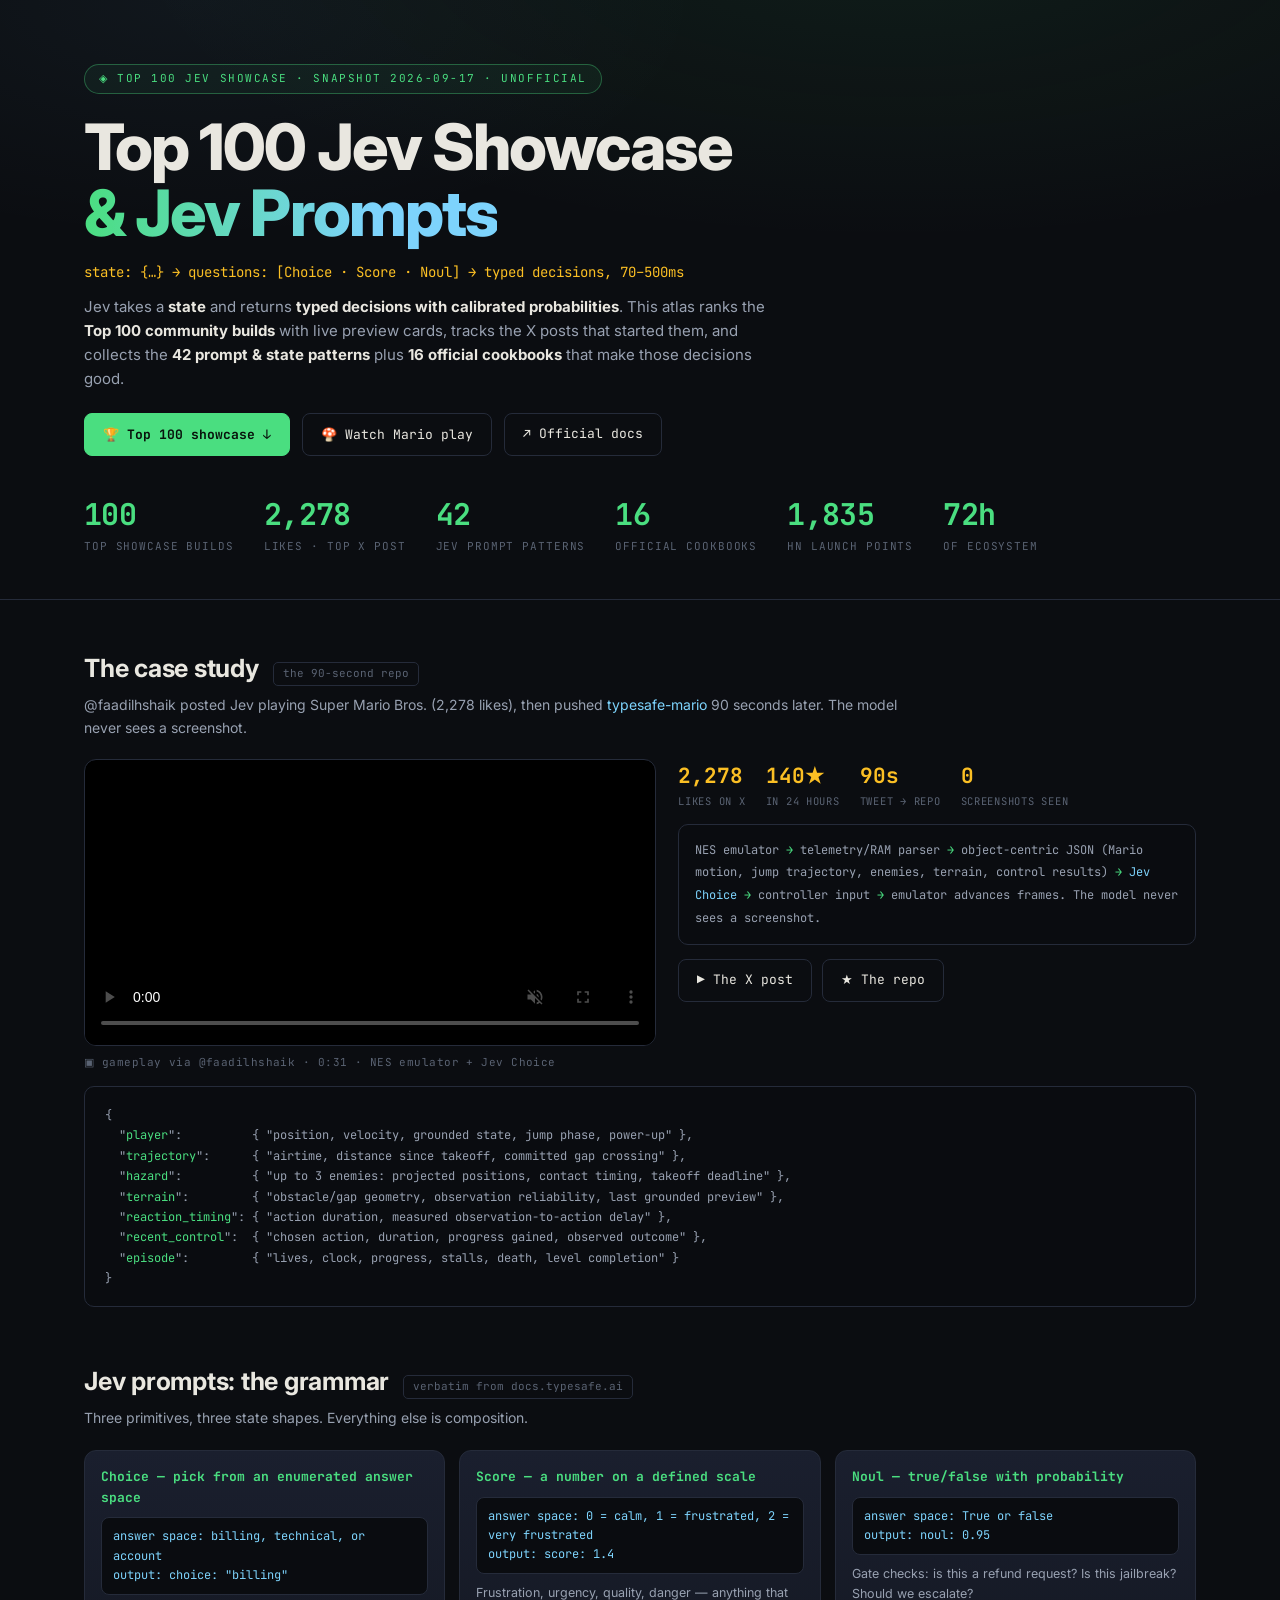
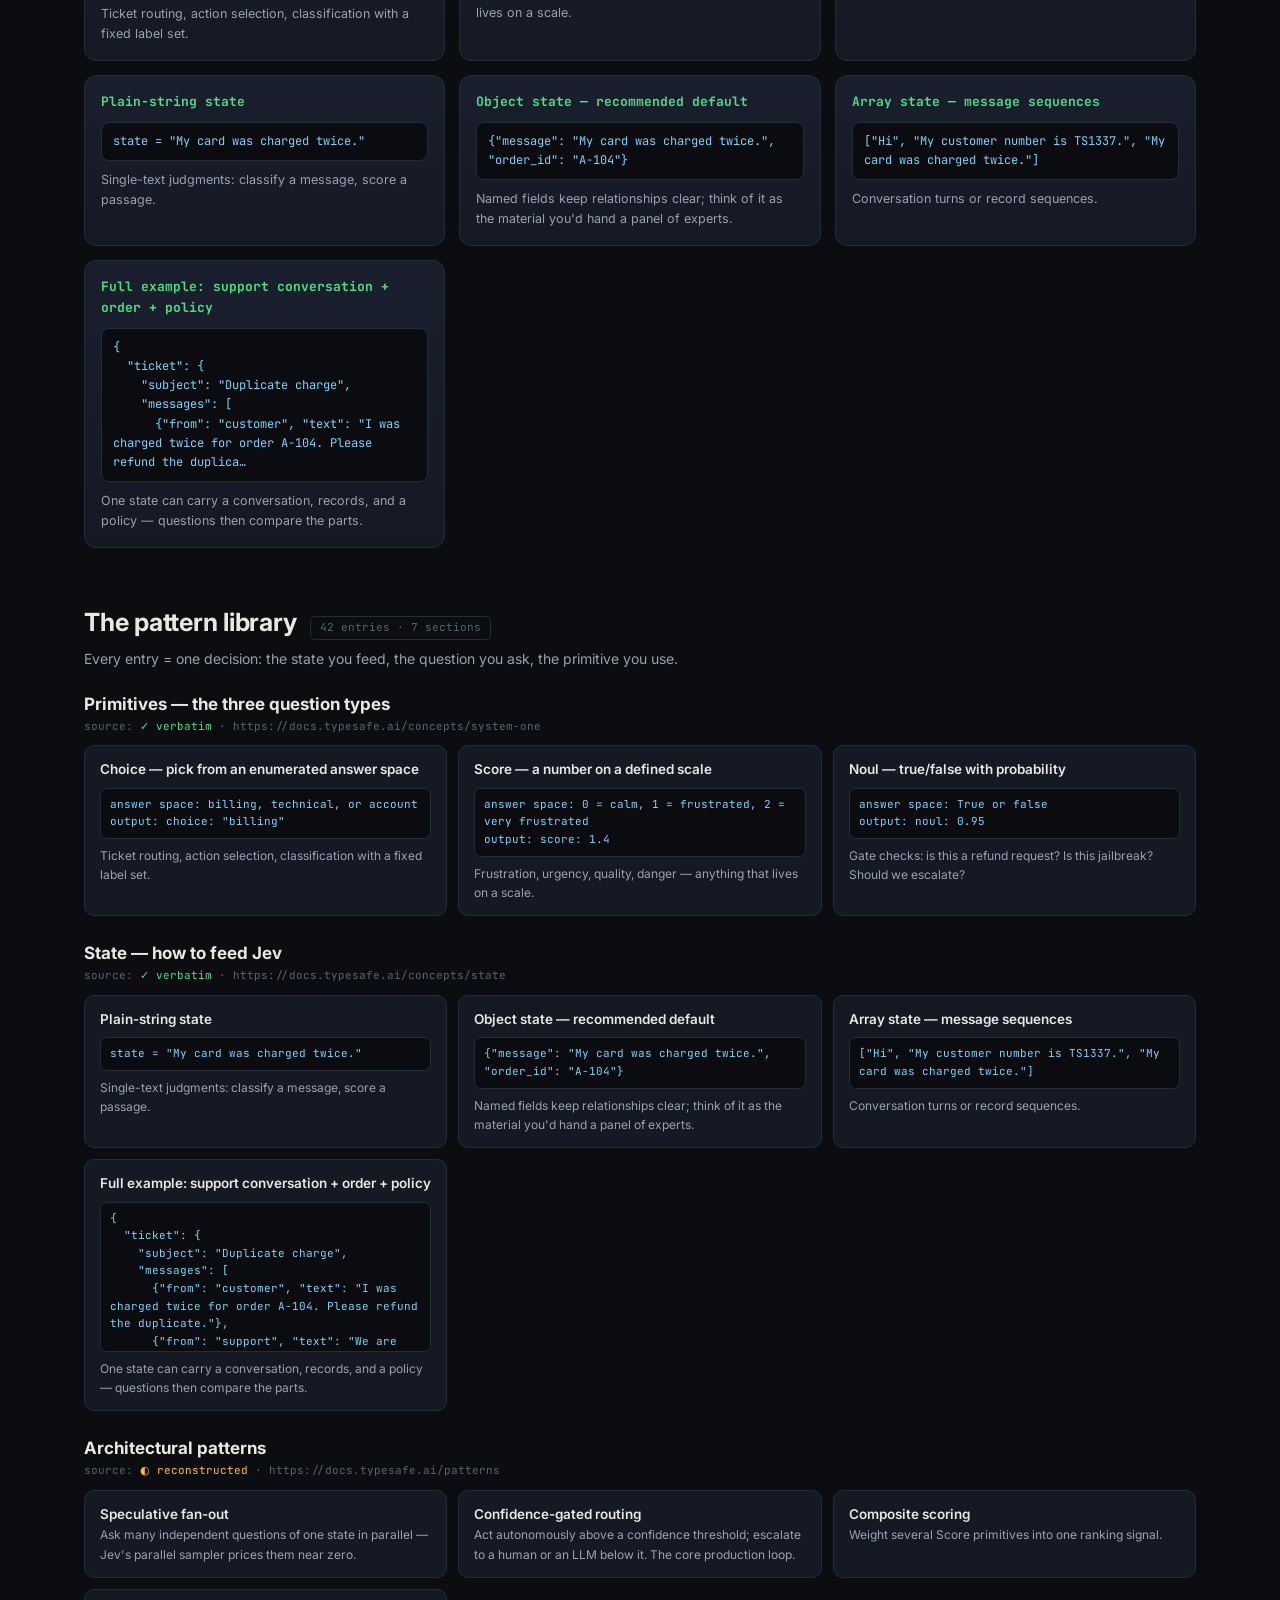
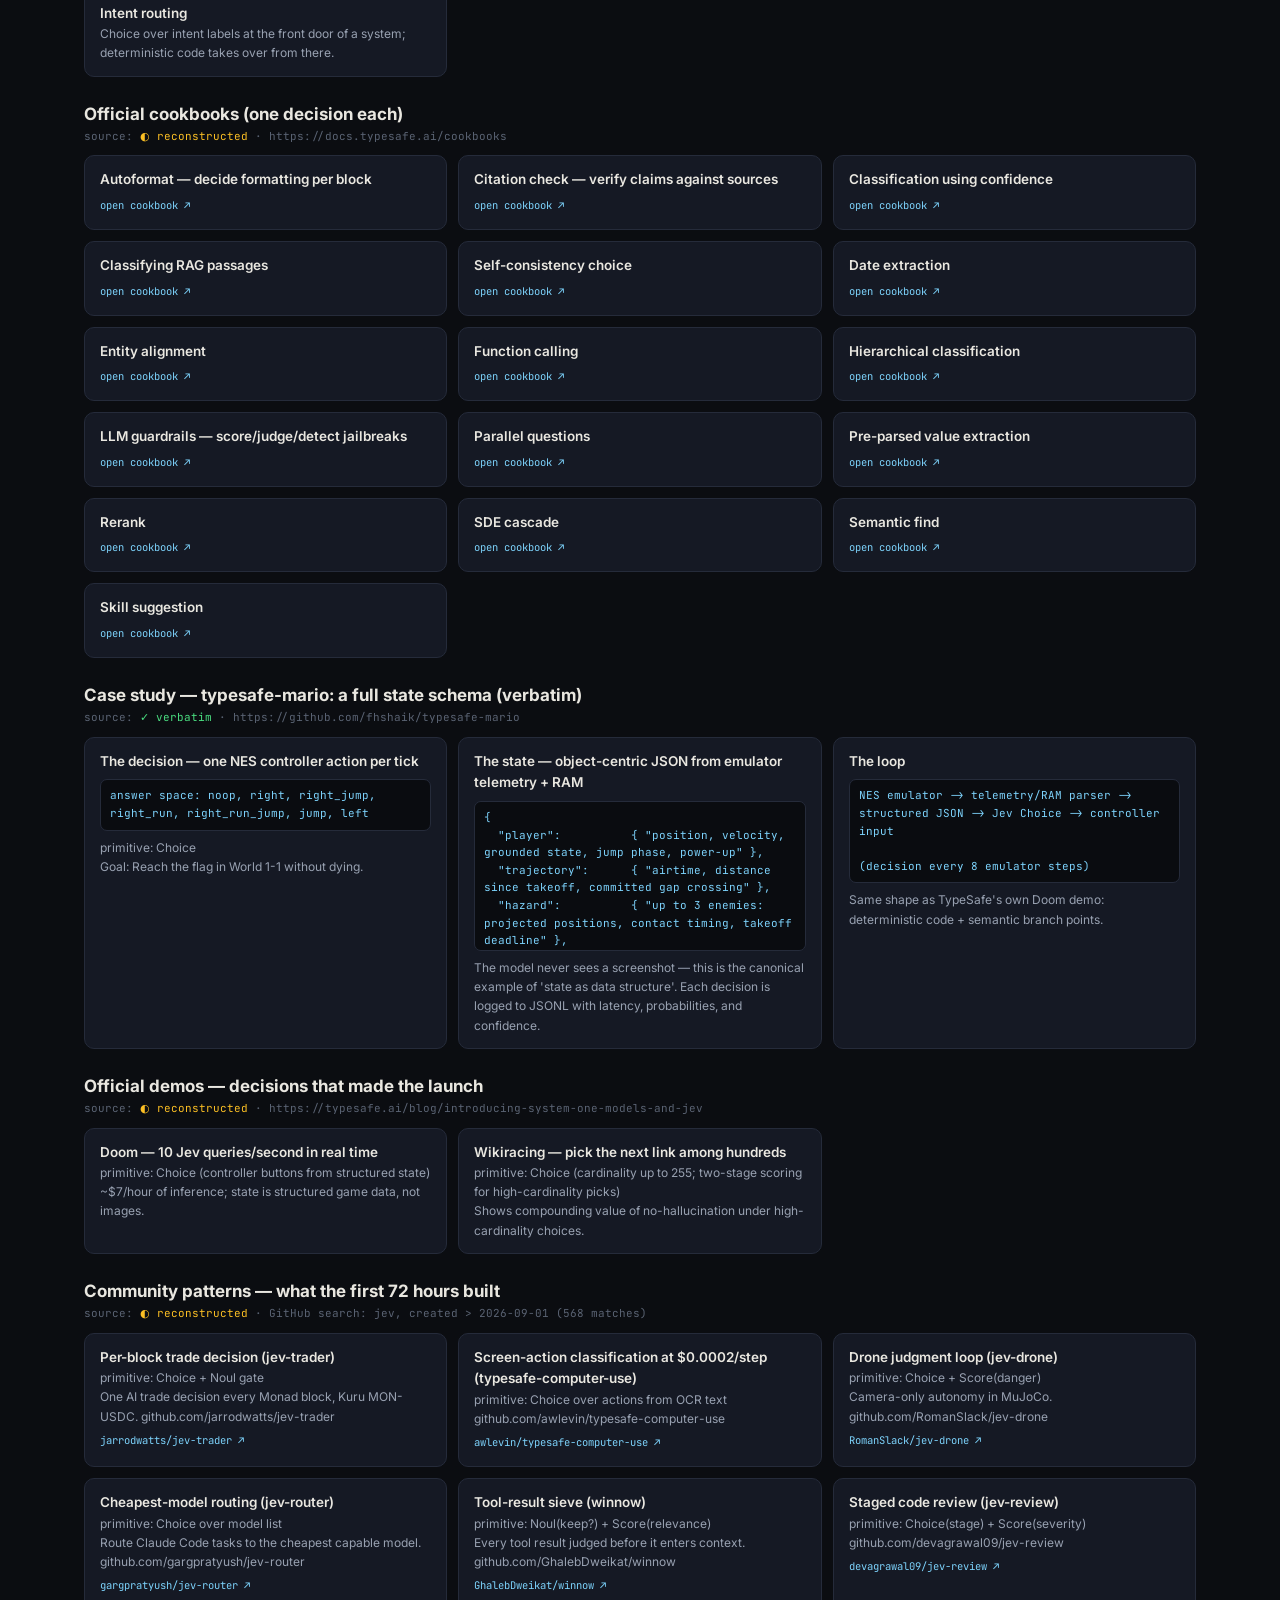
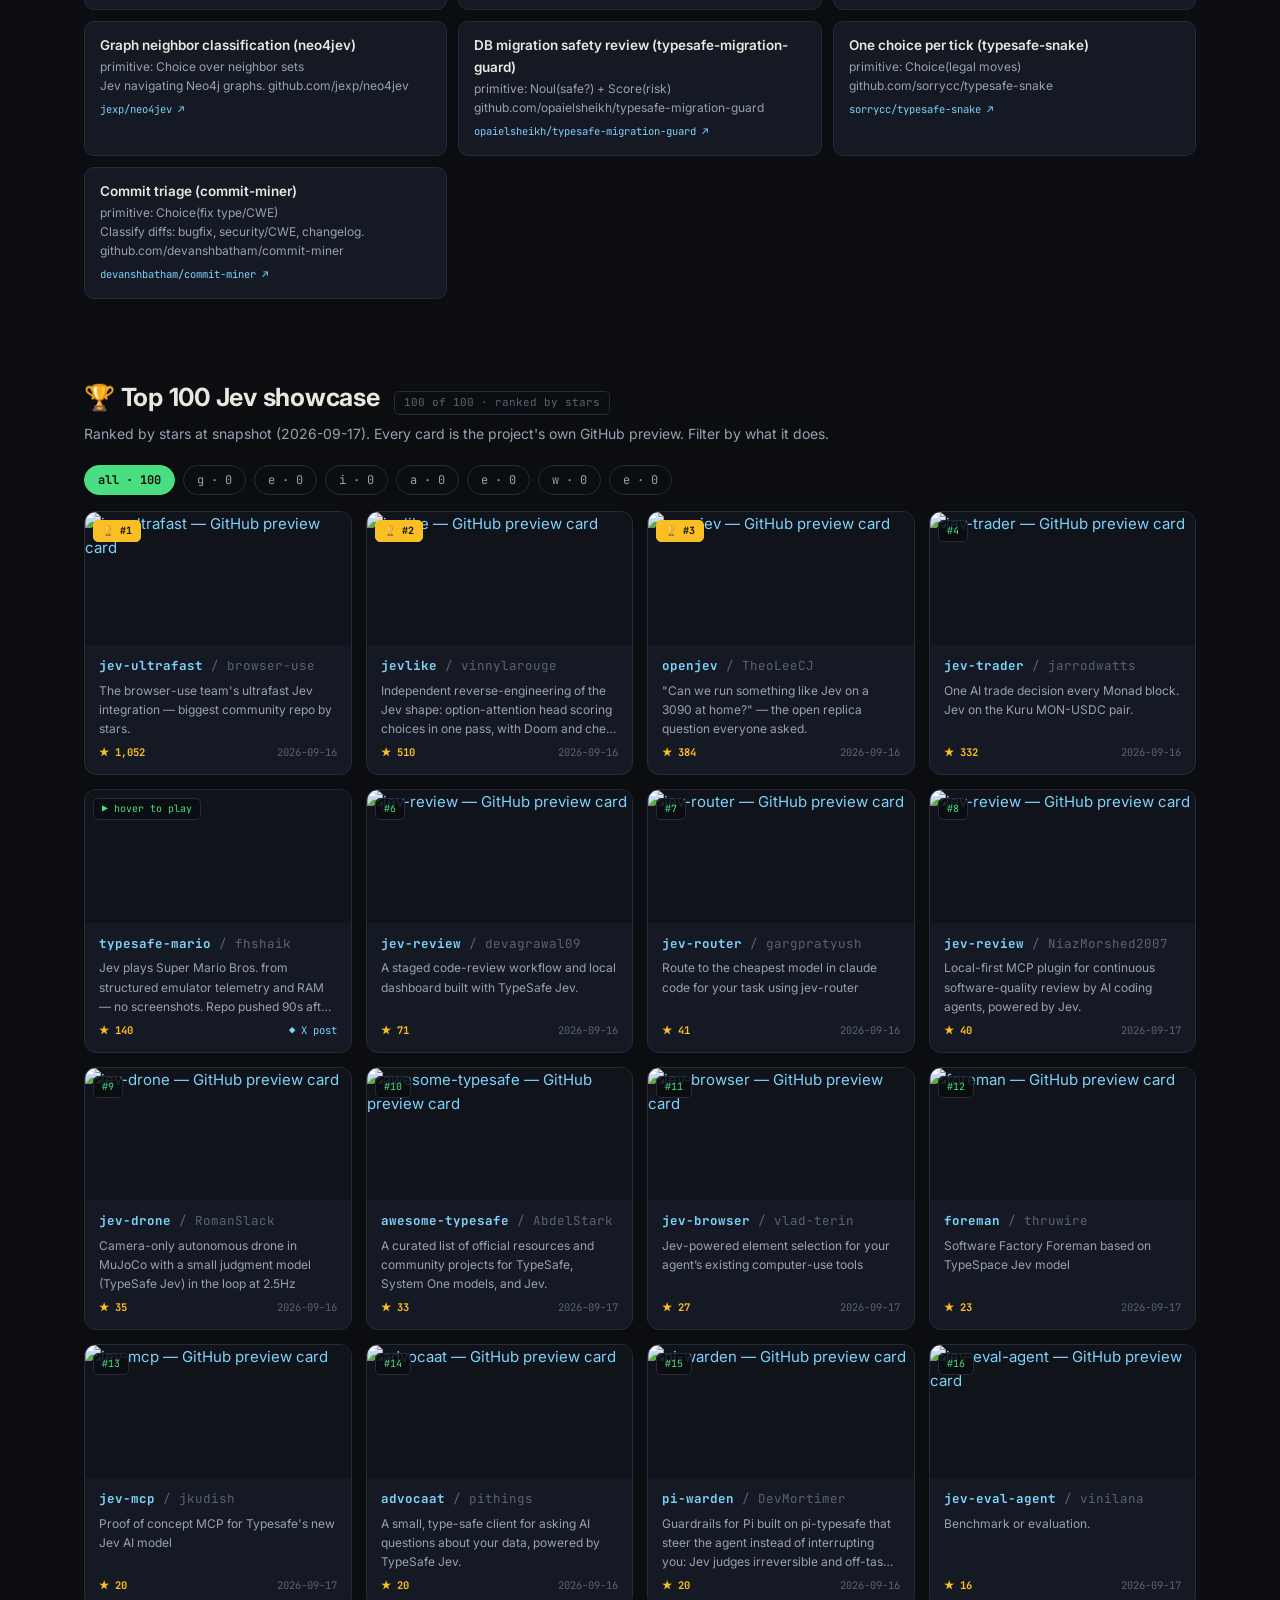
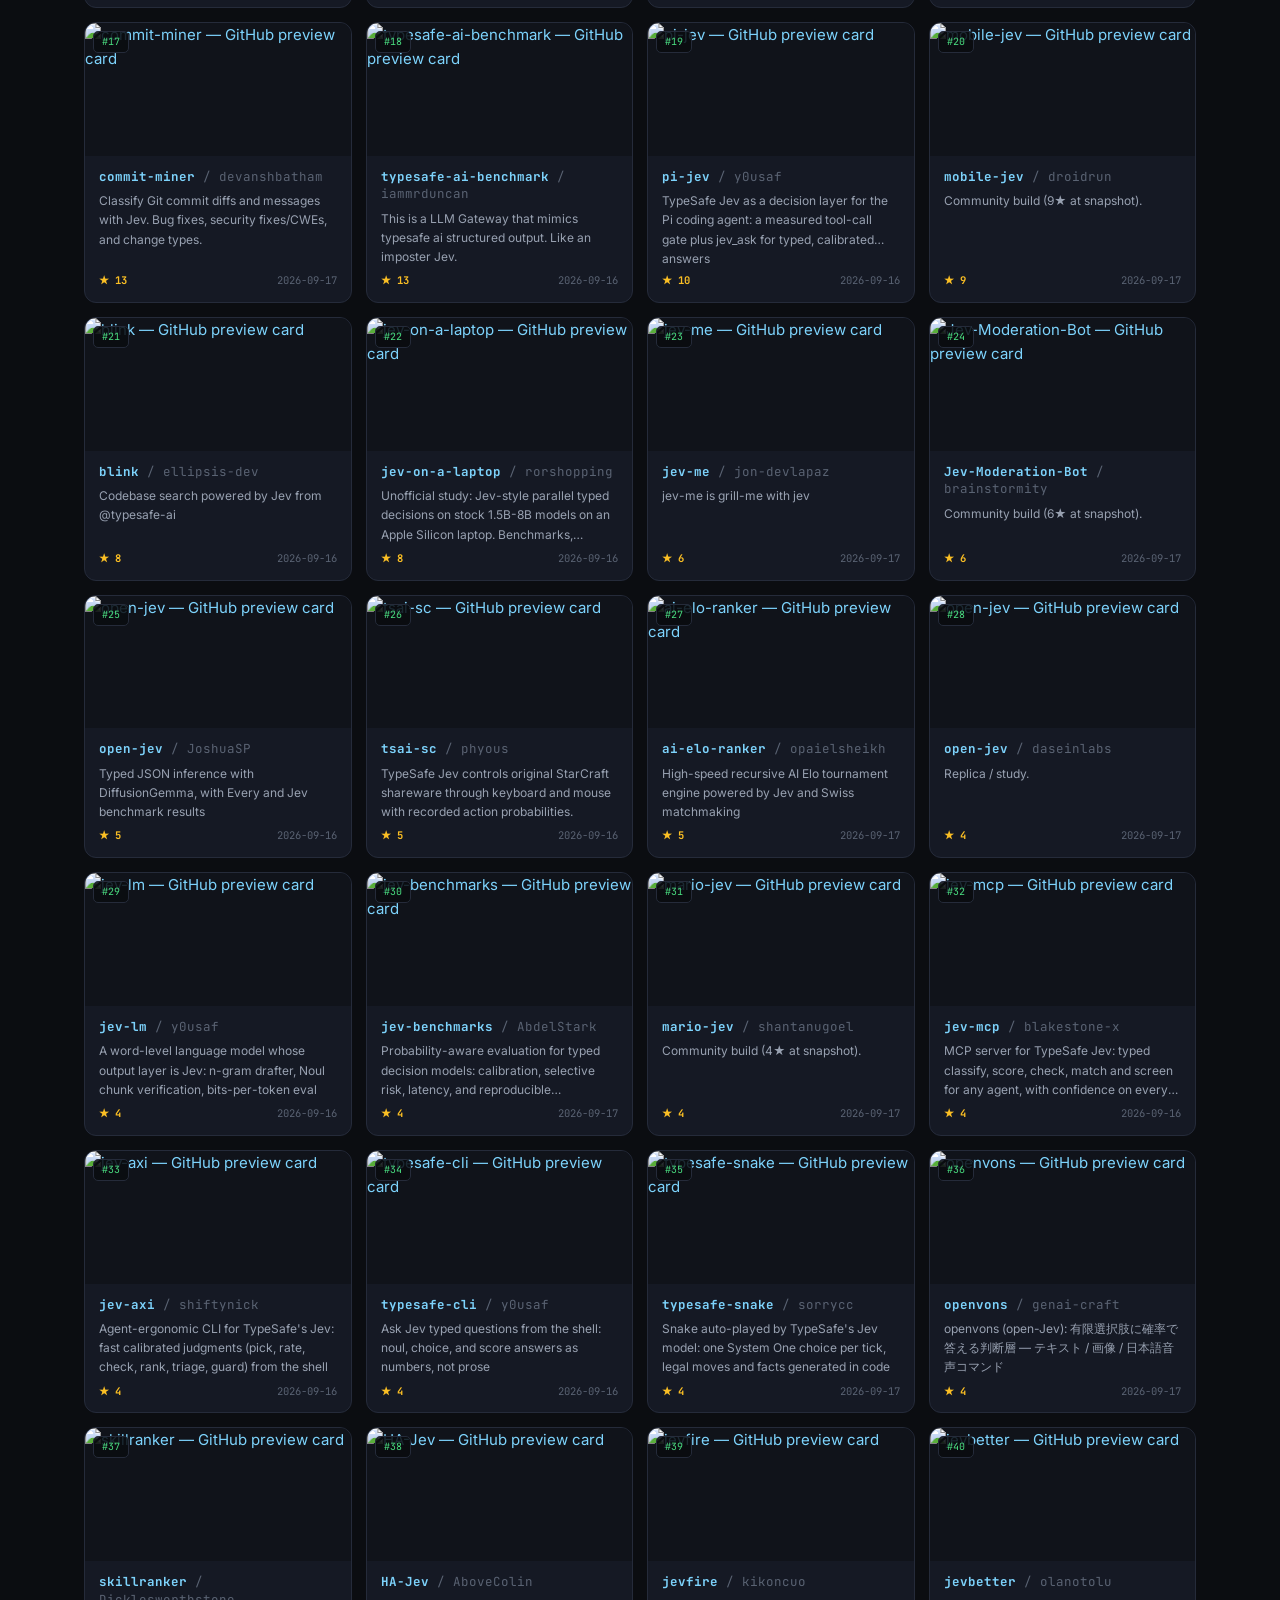
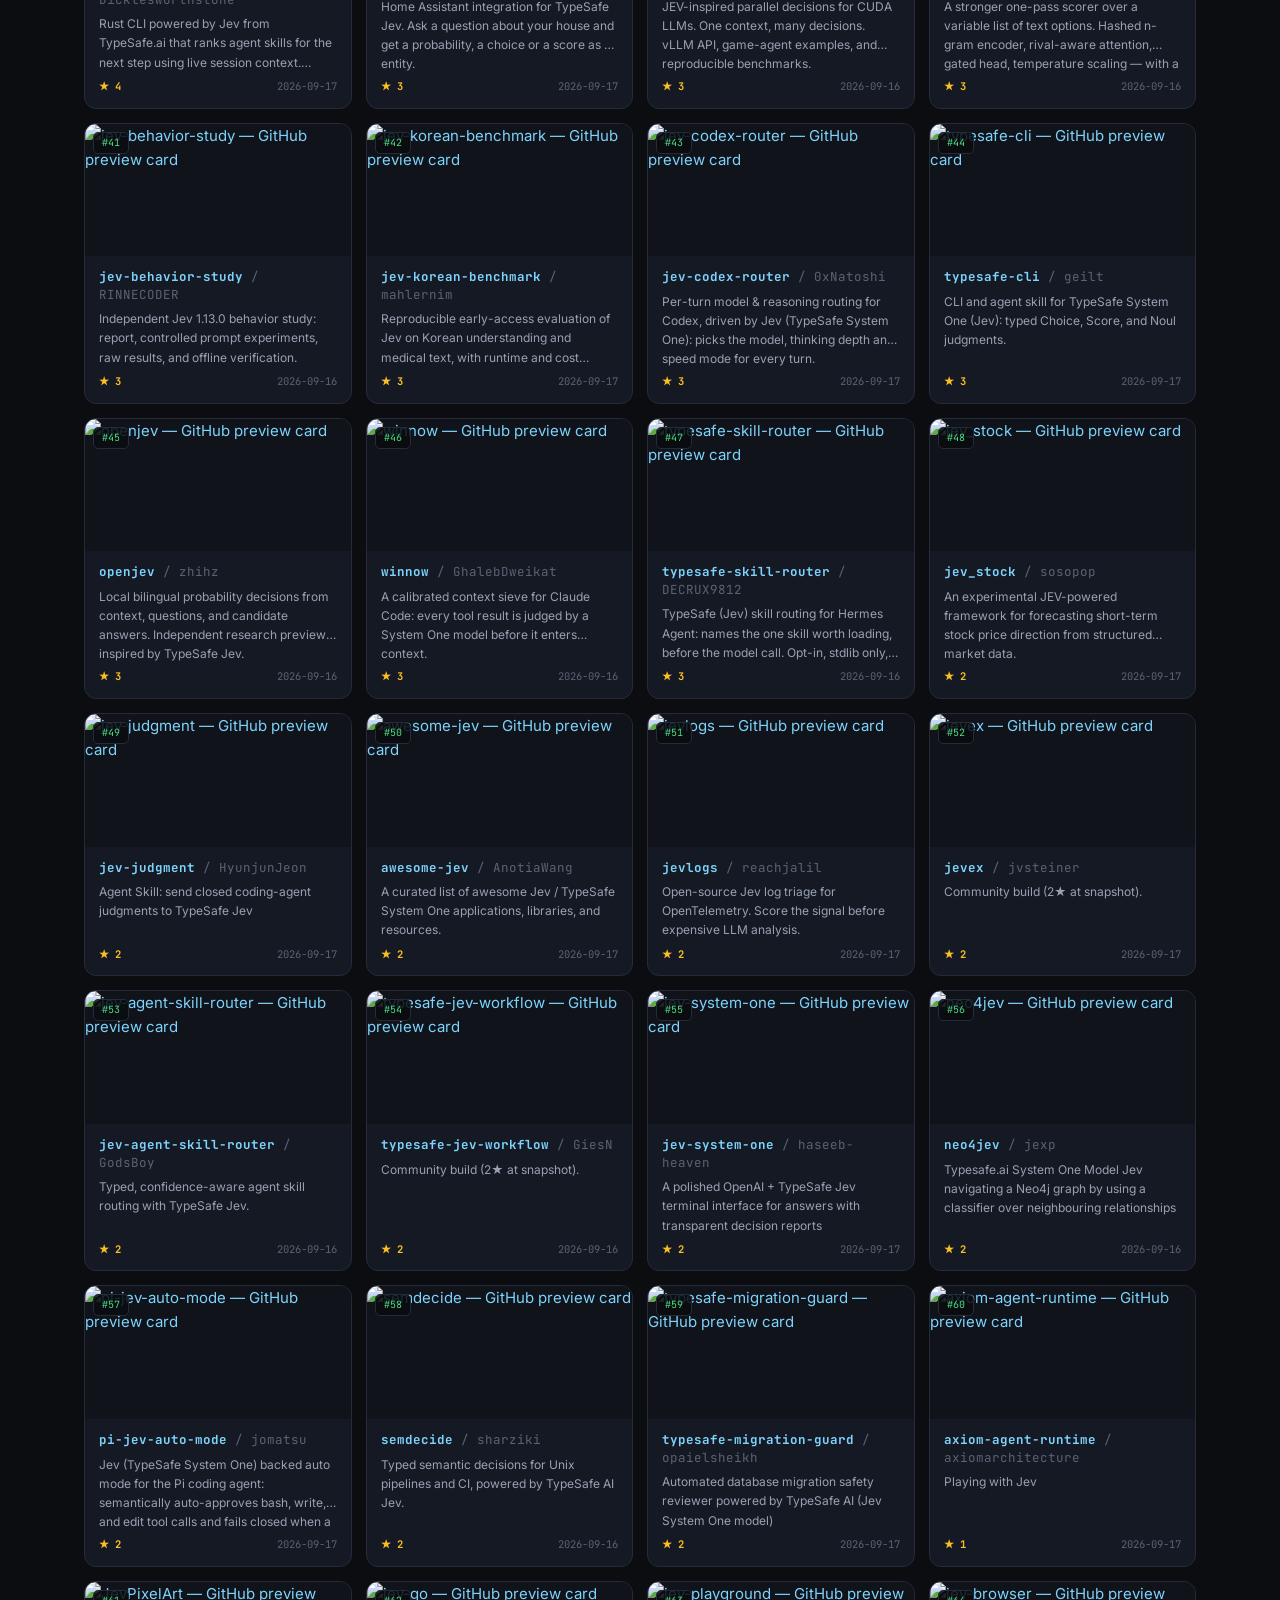
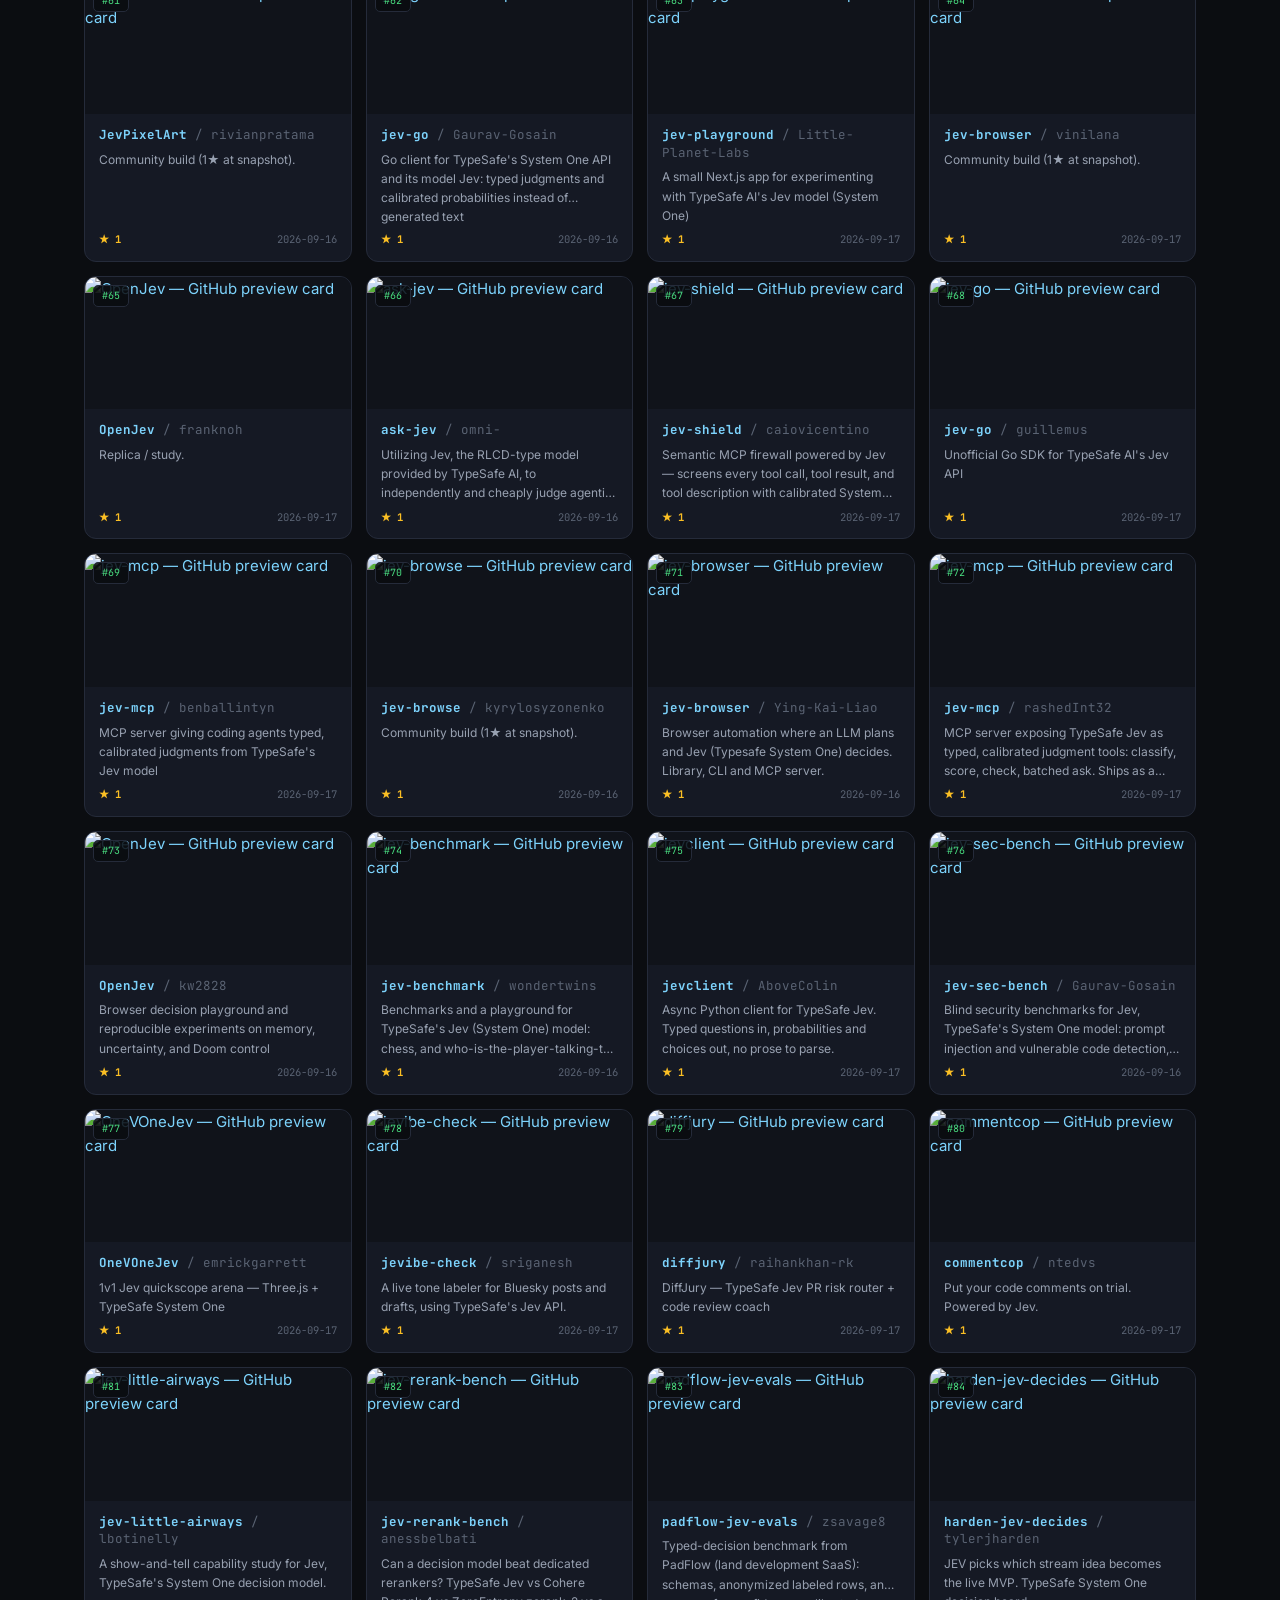
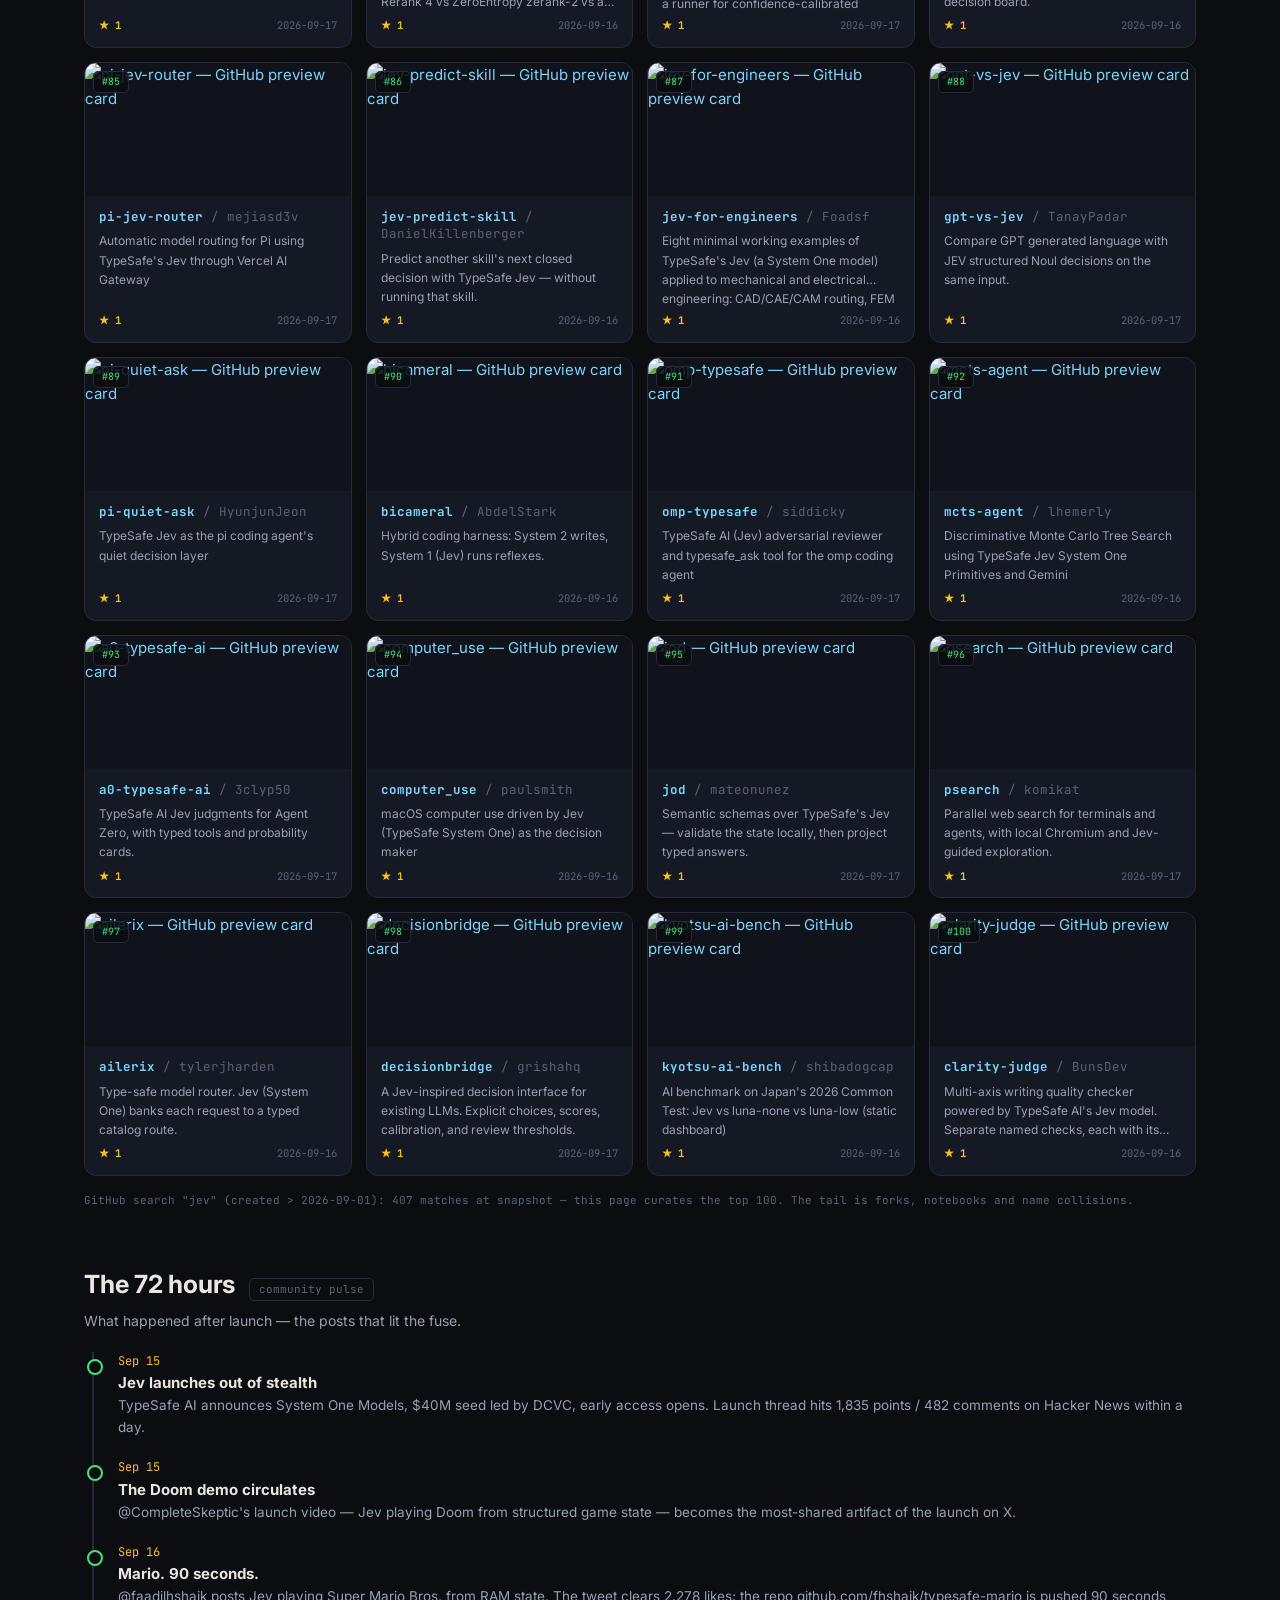
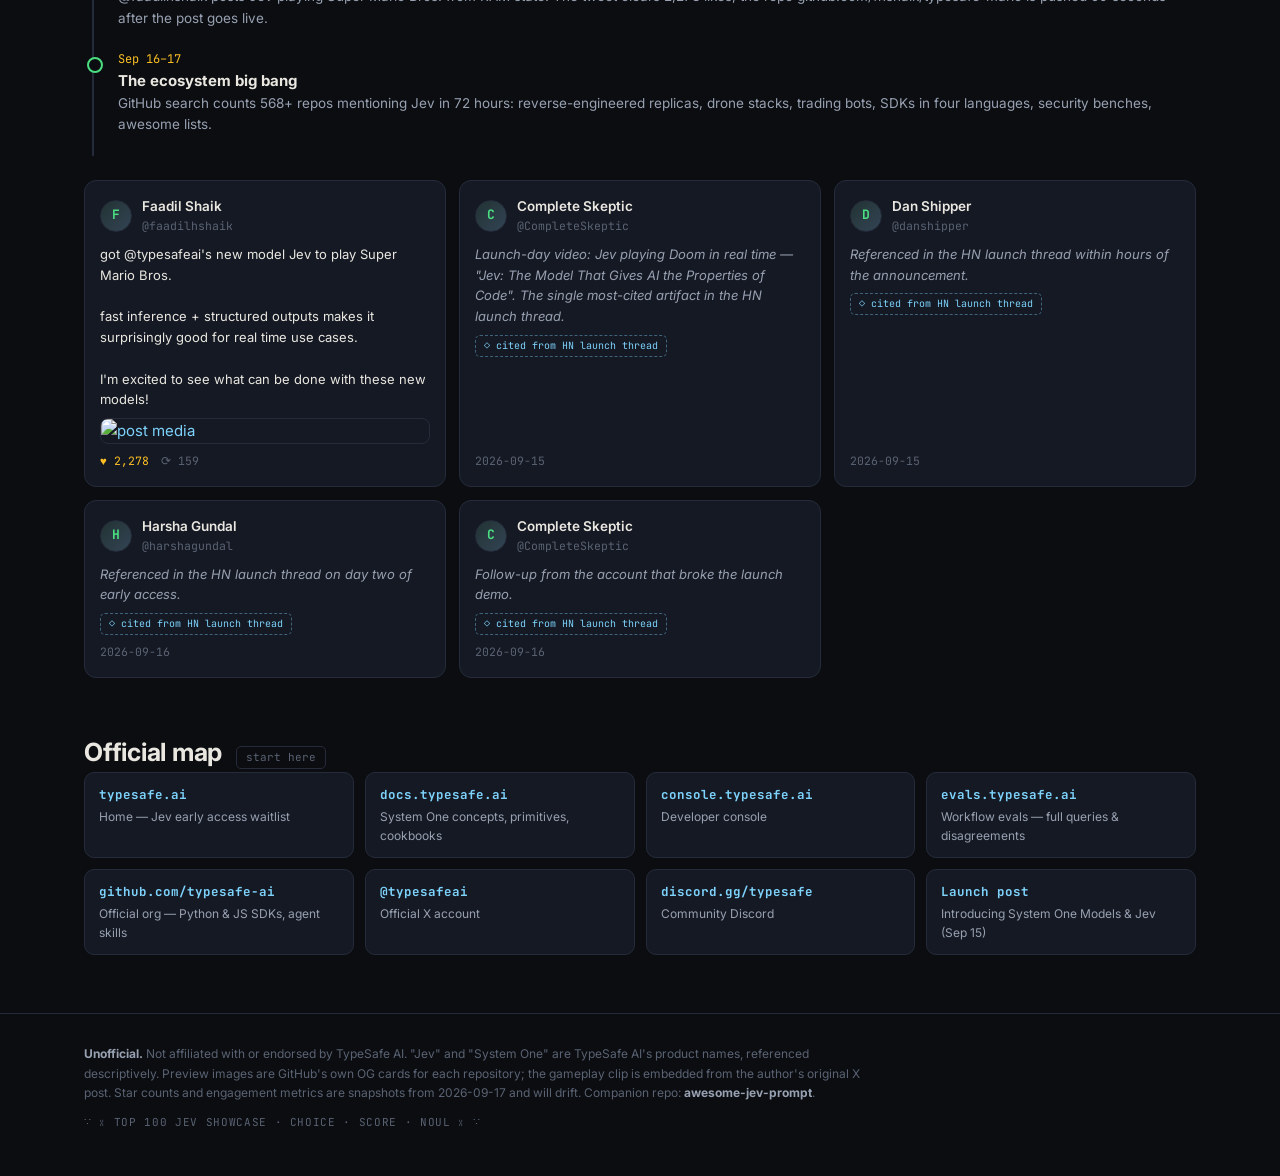
==== site/index.html @ c837d219 "Initial release: 42 Jev prompt/state patterns, Top 100 showcase dataset, verified source registry - " ====
<!DOCTYPE html>
<html lang="en">
<head>
<meta charset="UTF-8">
<meta name="viewport" content="width=device-width, initial-scale=1.0">
<title>Top 100 Jev Showcase &amp; Jev Prompts — States, Decisions &amp; Patterns for TypeSafe's Jev</title>
<meta name="description" content="The Top 100 Jev showcase: 100 community builds with preview cards, 5 tracked X posts with video, 42 Jev prompt & state patterns (Choice, Score, Noul), 16 official cookbooks, and the typesafe-mario case study. Unofficial, community-maintained.">
<meta property="og:title" content="Top 100 Jev Showcase & Jev Prompts">
<meta property="og:description" content="100 community builds with preview cards, 42 prompt & state patterns, the Mario case study. The unofficial atlas for TypeSafe's Jev (System One Model).">
<meta property="og:type" content="website">
<link rel="preconnect" href="https://fonts.googleapis.com">
<link rel="preconnect" href="https://fonts.gstatic.com" crossorigin>
<link href="https://fonts.googleapis.com/css2?family=Inter:wght@400;600;700;800&family=JetBrains+Mono:wght@400;700&display=swap" rel="stylesheet">
<link rel="stylesheet" href="style.css">
</head>
<body>

<header class="hero">
  <div class="wrap">
    <span class="badge">◈ TOP 100 JEV SHOWCASE · SNAPSHOT 2026-09-17 · UNOFFICIAL</span>
    <h1>Top 100 Jev Showcase<br><span class="grad">&amp; Jev Prompts</span></h1>
    <p class="tagline">state: {…} → questions: [Choice · Score · Noul] → typed decisions, 70–500ms</p>
    <p class="sub">Jev takes a <b>state</b> and returns <b>typed decisions with calibrated probabilities</b>.
      This atlas ranks the <b>Top 100 community builds</b> with live preview cards, tracks the X posts
      that started them, and collects the <b>42 prompt &amp; state patterns</b> plus <b>16 official cookbooks</b>
      that make those decisions good.</p>
    <div class="cta">
      <button class="btn primary" onclick="document.getElementById('showcase').scrollIntoView()">🏆 Top 100 showcase ↓</button>
      <button class="btn" onclick="document.getElementById('mario').scrollIntoView()">🍄 Watch Mario play</button>
      <a class="btn" href="https://docs.typesafe.ai/" target="_blank" rel="noopener">↗ Official docs</a>
    </div>
    <div class="stats" id="stats"></div>
  </div>
</header>

<main class="wrap">

  <!-- HERO VIDEO -->
  <section id="mario">
    <div class="sec-head"><h2>The case study</h2><span class="k">the 90-second repo</span></div>
    <p class="sec-sub">@faadilhshaik posted Jev playing Super Mario Bros. (2,278 likes), then pushed
      <a href="https://github.com/fhshaik/typesafe-mario" target="_blank" rel="noopener">typesafe-mario</a> 90 seconds later.
      The model never sees a screenshot.</p>
    <div class="mario">
      <div class="video-box">
        <video controls muted preload="metadata" poster="https://pbs.twimg.com/amplify_video_thumb/2100085174826647552/img/6YMRQKKZYBPsW2oo.jpg">
          <source src="https://video.twimg.com/amplify_video/2100085174826647552/vid/avc1/960x540/OED8oA5c7R4eadJG.mp4?tag=29" type="video/mp4">
        </video>
        <div class="video-cap">▣ gameplay via @faadilhshaik · 0:31 · NES emulator + Jev Choice</div>
      </div>
      <div>
        <div class="mario-facts" id="mario-facts"></div>
        <div class="arch" id="arch"></div>
        <div class="mario-links">
          <a class="btn" href="https://x.com/faadilhshaik/status/2100086301894881578" target="_blank" rel="noopener">▶ The X post</a>
          <a class="btn" href="https://github.com/fhshaik/typesafe-mario" target="_blank" rel="noopener">★ The repo</a>
        </div>
      </div>
    </div>
    <div class="codebox" id="mario-schema"></div>
  </section>

  <!-- GRAMMAR -->
  <section id="grammar">
    <div class="sec-head"><h2>Jev prompts: the grammar</h2><span class="k">verbatim from docs.typesafe.ai</span></div>
    <p class="sec-sub">Three primitives, three state shapes. Everything else is composition.</p>
    <div class="g-grid" id="grammar-grid"></div>
  </section>

  <!-- LIBRARY -->
  <section id="library">
    <div class="sec-head"><h2>The pattern library</h2><span class="k" id="p-count"></span></div>
    <p class="sec-sub">Every entry = one decision: the state you feed, the question you ask, the primitive you use.</p>
    <div id="prompt-sections"></div>
  </section>

  <!-- SHOWCASE -->
  <section id="showcase">
    <div class="sec-head"><h2>🏆 Top 100 Jev showcase</h2><span class="k" id="r-count"></span></div>
    <p class="sec-sub">Ranked by stars at snapshot (2026-09-17). Every card is the project's own GitHub preview.
      Filter by what it does.</p>
    <div class="filters" id="filters"></div>
    <div class="rgrid" id="repo-grid"></div>
    <p class="tailnote" id="tailnote"></p>
  </section>

  <!-- TIMELINE + TWEETS -->
  <section id="ecosystem">
    <div class="sec-head"><h2>The 72 hours</h2><span class="k">community pulse</span></div>
    <p class="sec-sub">What happened after launch — the posts that lit the fuse.</p>
    <div class="tl" id="tl"></div>
    <div class="grid" id="tweet-grid"></div>
  </section>

  <!-- OFFICIAL -->
  <section id="official">
    <div class="sec-head"><h2>Official map</h2><span class="k">start here</span></div>
    <div class="official" id="official-grid"></div>
  </section>

</main>

<footer>
  <div class="wrap">
    <p class="disc"><b>Unofficial.</b> Not affiliated with or endorsed by TypeSafe AI. "Jev" and "System One"
      are TypeSafe AI's product names, referenced descriptively. Preview images are GitHub's own OG cards for each
      repository; the gameplay clip is embedded from the author's original X post. Star counts and engagement
      metrics are snapshots from 2026-09-17 and will drift. Companion repo: <b>awesome-jev-prompt</b>.</p>
    <p class="mono">∵ ⩆ TOP 100 JEV SHOWCASE · CHOICE · SCORE · NOUL ⩆ ∵</p>
  </div>
</footer>

<script src="app.js"></script>
</body>
</html>
---- site/style.css ----
:root {
  --bg: #0b0d11; --bg2: #10131a; --card: #151924; --card2: #1a1f2e;
  --line: #252b3a; --ink: #e9e7e0; --dim: #98a1b1; --faint: #5a6373;
  --green: #4ade80; --amber: #fbbf24; --blue: #7dd3fc; --red: #f87171;
  --mono: "JetBrains Mono", Consolas, monospace; --sans: "Inter", sans-serif;
}
* { margin: 0; padding: 0; box-sizing: border-box; }
html { scroll-behavior: smooth; }
body { background: var(--bg); color: var(--ink); font-family: var(--sans); font-size: 15px; line-height: 1.6; -webkit-font-smoothing: antialiased; }
a { color: var(--blue); text-decoration: none; } a:hover { text-decoration: underline; }
.wrap { max-width: 1160px; margin: 0 auto; padding: 0 24px; }

/* hero */
.hero { padding: 64px 0 44px; border-bottom: 1px solid var(--line);
  background: radial-gradient(ellipse 60% 50% at 70% -10%, rgba(74,222,128,.08), transparent),
              radial-gradient(ellipse 40% 40% at 15% 0%, rgba(125,211,252,.05), transparent); }
.badge { display: inline-block; font-family: var(--mono); font-size: 11px; letter-spacing: .14em; color: var(--green);
  border: 1px solid rgba(74,222,128,.35); border-radius: 99px; padding: 5px 14px; margin-bottom: 20px; background: rgba(74,222,128,.06); }
h1 { font-size: clamp(38px, 6.5vw, 64px); font-weight: 800; letter-spacing: -.03em; line-height: 1.04; }
h1 .grad { background: linear-gradient(92deg, var(--green), var(--blue) 70%); -webkit-background-clip: text; background-clip: text; color: transparent; }
.tagline { font-family: var(--mono); color: var(--amber); font-size: 14px; margin-top: 14px; }
.sub { color: var(--dim); max-width: 700px; margin-top: 12px; } .sub b { color: var(--ink); }
.cta { margin-top: 22px; display: flex; gap: 12px; flex-wrap: wrap; }
.btn { display: inline-block; font-family: var(--mono); font-size: 13px; padding: 10px 18px; border-radius: 8px;
  border: 1px solid var(--line); color: var(--ink); cursor: pointer; background: transparent; transition: .15s; }
.btn:hover { text-decoration: none; transform: translateY(-1px); border-color: var(--faint); }
.btn.primary { background: var(--green); color: #08120b; border-color: var(--green); font-weight: 700; }
.stats { display: flex; gap: 30px; flex-wrap: wrap; margin-top: 34px; }
.stat .num { font-family: var(--mono); font-size: 30px; font-weight: 700; color: var(--green); letter-spacing: -.02em; }
.stat .lbl { font-family: var(--mono); font-size: 11px; color: var(--faint); letter-spacing: .08em; text-transform: uppercase; }

/* sections */
section { padding: 48px 0 6px; }
.sec-head { display: flex; align-items: baseline; gap: 14px; flex-wrap: wrap; }
.sec-head h2 { font-size: 25px; font-weight: 700; letter-spacing: -.01em; }
.sec-head .k { font-family: var(--mono); font-size: 11px; color: var(--faint); border: 1px solid var(--line); padding: 2px 9px; border-radius: 5px; }
.sec-sub { color: var(--dim); font-size: 14px; margin: 6px 0 20px; max-width: 820px; }

/* mario / video */
.mario { display: grid; grid-template-columns: 1.05fr .95fr; gap: 22px; margin-bottom: 14px; }
.video-box { position: sticky; top: 20px; align-self: start; }
.video-box video { width: 100%; border-radius: 12px; border: 1px solid var(--line); background: #000; display: block; }
.video-cap { font-family: var(--mono); font-size: 11px; color: var(--faint); margin-top: 8px; letter-spacing: .04em; }
.mario-facts { display: flex; gap: 20px; flex-wrap: wrap; margin-bottom: 14px; }
.mfact .n { font-family: var(--mono); font-size: 21px; font-weight: 700; color: var(--amber); }
.mfact .l { font-family: var(--mono); font-size: 10.5px; color: var(--faint); text-transform: uppercase; letter-spacing: .07em; }
.arch { font-family: var(--mono); font-size: 12px; line-height: 1.9; background: #0a0c10; border: 1px solid var(--line);
  border-radius: 10px; padding: 14px 16px; white-space: pre-wrap; color: var(--dim); margin-bottom: 14px; }
.mario-links { display: flex; gap: 10px; flex-wrap: wrap; }
.codebox { font-family: var(--mono); font-size: 12px; line-height: 1.7; background: #0a0c10; border: 1px solid var(--line);
  border-radius: 10px; padding: 18px 20px; white-space: pre-wrap; color: var(--dim); overflow-x: auto; }
.codebox .k2 { color: var(--green); }

/* grammar */
.g-grid { display: grid; grid-template-columns: repeat(auto-fill, minmax(300px, 1fr)); gap: 14px; }
.gcard { background: linear-gradient(180deg, var(--card2), var(--card)); border: 1px solid var(--line); border-radius: 12px; padding: 16px; }
.gcard .gt { font-family: var(--mono); font-size: 13px; font-weight: 700; color: var(--green); }
.gcard .gc { font-family: var(--mono); font-size: 12px; background: #0a0c10; border: 1px solid var(--line); border-radius: 8px; padding: 9px 11px; margin: 9px 0; color: var(--blue); white-space: pre-wrap; }
.gcard .gu { font-size: 12.5px; color: var(--dim); }

/* library */
.psec { margin-bottom: 24px; }
.psec h3 { font-size: 17px; }
.psec .src { font-family: var(--mono); font-size: 11px; color: var(--faint); margin-bottom: 10px; }
.psec .src .v { color: var(--green); } .psec .src .r { color: var(--amber); }
.pgrid { display: grid; grid-template-columns: repeat(auto-fill, minmax(320px, 1fr)); gap: 11px; }
.pcard { background: var(--card); border: 1px solid var(--line); border-radius: 10px; padding: 13px 15px; transition: .15s; }
.pcard:hover { border-color: var(--faint); }
.pcard .pt { font-weight: 600; font-size: 13.5px; }
.pcard .pc { font-family: var(--mono); font-size: 11px; background: #0a0c10; border: 1px solid var(--line); border-radius: 7px; padding: 7px 9px; margin: 7px 0; color: var(--blue); white-space: pre-wrap; max-height: 150px; overflow: auto; }
.pcard .pu { font-size: 12px; color: var(--dim); }
.pcard a.sl { font-family: var(--mono); font-size: 10.5px; display: inline-block; margin-top: 6px; margin-right: 12px; }

/* showcase grid — image cards */
.filters { display: flex; gap: 8px; flex-wrap: wrap; margin-bottom: 16px; }
.filters button { font-family: var(--mono); font-size: 12px; padding: 6px 13px; border-radius: 99px; border: 1px solid var(--line);
  background: transparent; color: var(--dim); cursor: pointer; transition: .15s; }
.filters button:hover { border-color: var(--faint); color: var(--ink); }
.filters button.on { background: var(--green); color: #08120b; border-color: var(--green); font-weight: 700; }
.rgrid { display: grid; grid-template-columns: repeat(auto-fill, minmax(250px, 1fr)); gap: 14px; }
.rcard { background: var(--card); border: 1px solid var(--line); border-radius: 12px; overflow: hidden; display: flex; flex-direction: column; transition: .15s; }
.rcard:hover { border-color: #3d465c; transform: translateY(-3px); box-shadow: 0 10px 28px rgba(0,0,0,.45); }
.rcard .rimg { position: relative; aspect-ratio: 2 / 1; background: var(--bg2); display: block; }
.rcard .rimg img { width: 100%; height: 100%; object-fit: cover; object-position: top; display: block; }
.rcard .rimg .vid {
  position: absolute; inset: 0; width: 100%; height: 100%; object-fit: cover; object-position: top;
}
.rcard .rk { position: absolute; top: 8px; left: 8px; font-family: var(--mono); font-size: 10px; background: rgba(10,12,16,.85);
  border: 1px solid var(--line); color: var(--green); border-radius: 5px; padding: 2px 8px; }
.rcard .rk.gold { color: #0c1208; background: var(--amber); border-color: var(--amber); font-weight: 700; }
.rcard .rbody { padding: 12px 14px 13px; display: flex; flex-direction: column; gap: 6px; flex: 1; }
.rcard .rt { font-family: var(--mono); font-size: 12.5px; font-weight: 700; color: var(--blue); line-height: 1.4; }
.rcard .rt span { color: var(--faint); font-weight: 400; }
.rcard .rd { font-size: 12px; color: var(--dim); flex: 1; display: -webkit-box; -webkit-line-clamp: 3; -webkit-box-orient: vertical; overflow: hidden; }
.rcard .rfoot { display: flex; justify-content: space-between; align-items: center; font-family: var(--mono); font-size: 10.5px; color: var(--faint); }
.rcard .rfoot .st { color: var(--amber); font-weight: 700; }
.rcard .rfoot .pair { color: var(--blue); }
.tailnote { font-family: var(--mono); font-size: 11px; color: var(--faint); margin-top: 16px; }

/* timeline + tweets */
.tl { border-left: 2px solid var(--line); margin: 0 0 24px 8px; }
.tl-item { position: relative; padding: 0 0 20px 24px; }
.tl-item::before { content: ""; position: absolute; left: -7px; top: 7px; width: 12px; height: 12px; border-radius: 50%; background: var(--bg); border: 2px solid var(--green); }
.tl-date { font-family: var(--mono); font-size: 12px; color: var(--amber); }
.tl-title { font-weight: 700; font-size: 15px; }
.tl-detail { color: var(--dim); font-size: 13.5px; }
.grid { display: grid; grid-template-columns: repeat(auto-fill, minmax(300px, 1fr)); gap: 13px; }
.tweet { background: var(--card); border: 1px solid var(--line); border-radius: 12px; padding: 15px; display: flex; flex-direction: column; gap: 8px; transition: .15s; }
.tweet:hover { border-color: var(--faint); transform: translateY(-2px); }
.tweet .who { display: flex; align-items: center; gap: 10px; }
.tweet .avi { width: 32px; height: 32px; border-radius: 50%; display: grid; place-items: center; font-weight: 700; font-size: 13px; background: linear-gradient(135deg,#233,#345); border: 1px solid var(--line); color: var(--green); font-family: var(--mono); }
.tweet .nm { font-weight: 600; font-size: 13.5px; } .tweet .hd { font-family: var(--mono); font-size: 11.5px; color: var(--faint); }
.tweet .txt { font-size: 13px; white-space: pre-wrap; }
.tweet .txt.cite { color: var(--dim); font-style: italic; }
.tweet .timg { width: 100%; border-radius: 8px; border: 1px solid var(--line); display: block; }
.tweet .meta { font-family: var(--mono); font-size: 11.5px; color: var(--faint); display: flex; gap: 12px; flex-wrap: wrap; margin-top: auto; }
.tweet .meta .hot { color: var(--amber); }
.chip-hn { font-family: var(--mono); font-size: 10px; color: var(--blue); border: 1px dashed rgba(125,211,252,.4); border-radius: 5px; padding: 2px 8px; align-self: flex-start; }

/* official */
.official { display: grid; grid-template-columns: repeat(auto-fill, minmax(230px, 1fr)); gap: 11px; }
.official a { display: block; border: 1px solid var(--line); border-radius: 10px; padding: 12px 14px; transition: .15s; background: var(--card); }
.official a:hover { border-color: var(--green); text-decoration: none; }
.official .ol { font-family: var(--mono); font-size: 12.5px; font-weight: 700; }
.official .on { font-size: 12px; color: var(--dim); margin-top: 2px; }

footer { margin-top: 52px; border-top: 1px solid var(--line); padding: 30px 0 44px; }
footer .disc { font-size: 12px; color: var(--faint); max-width: 800px; }
footer .disc b { color: var(--dim); }
footer .mono { font-family: var(--mono); font-size: 11px; color: var(--faint); margin-top: 12px; letter-spacing: .06em; }

@media (max-width: 860px) { .mario { grid-template-columns: 1fr; } .video-box { position: static; } }
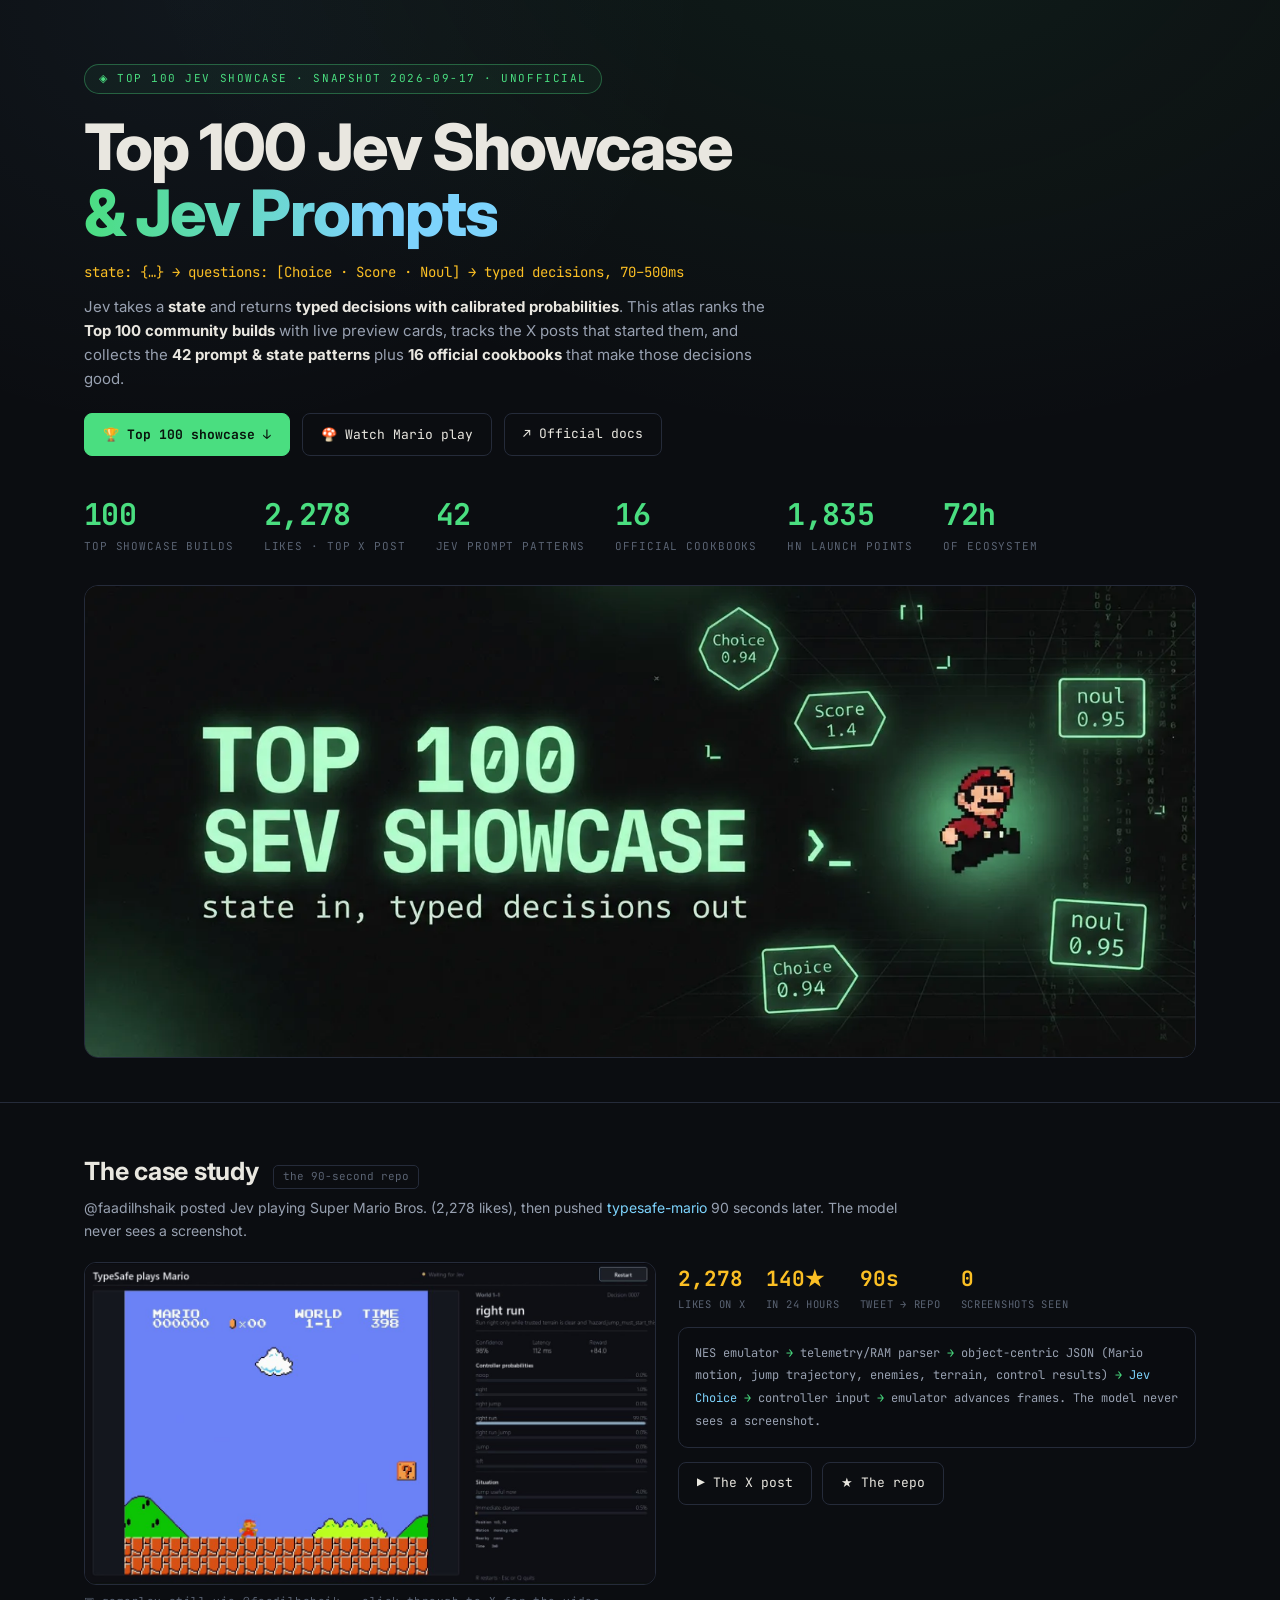
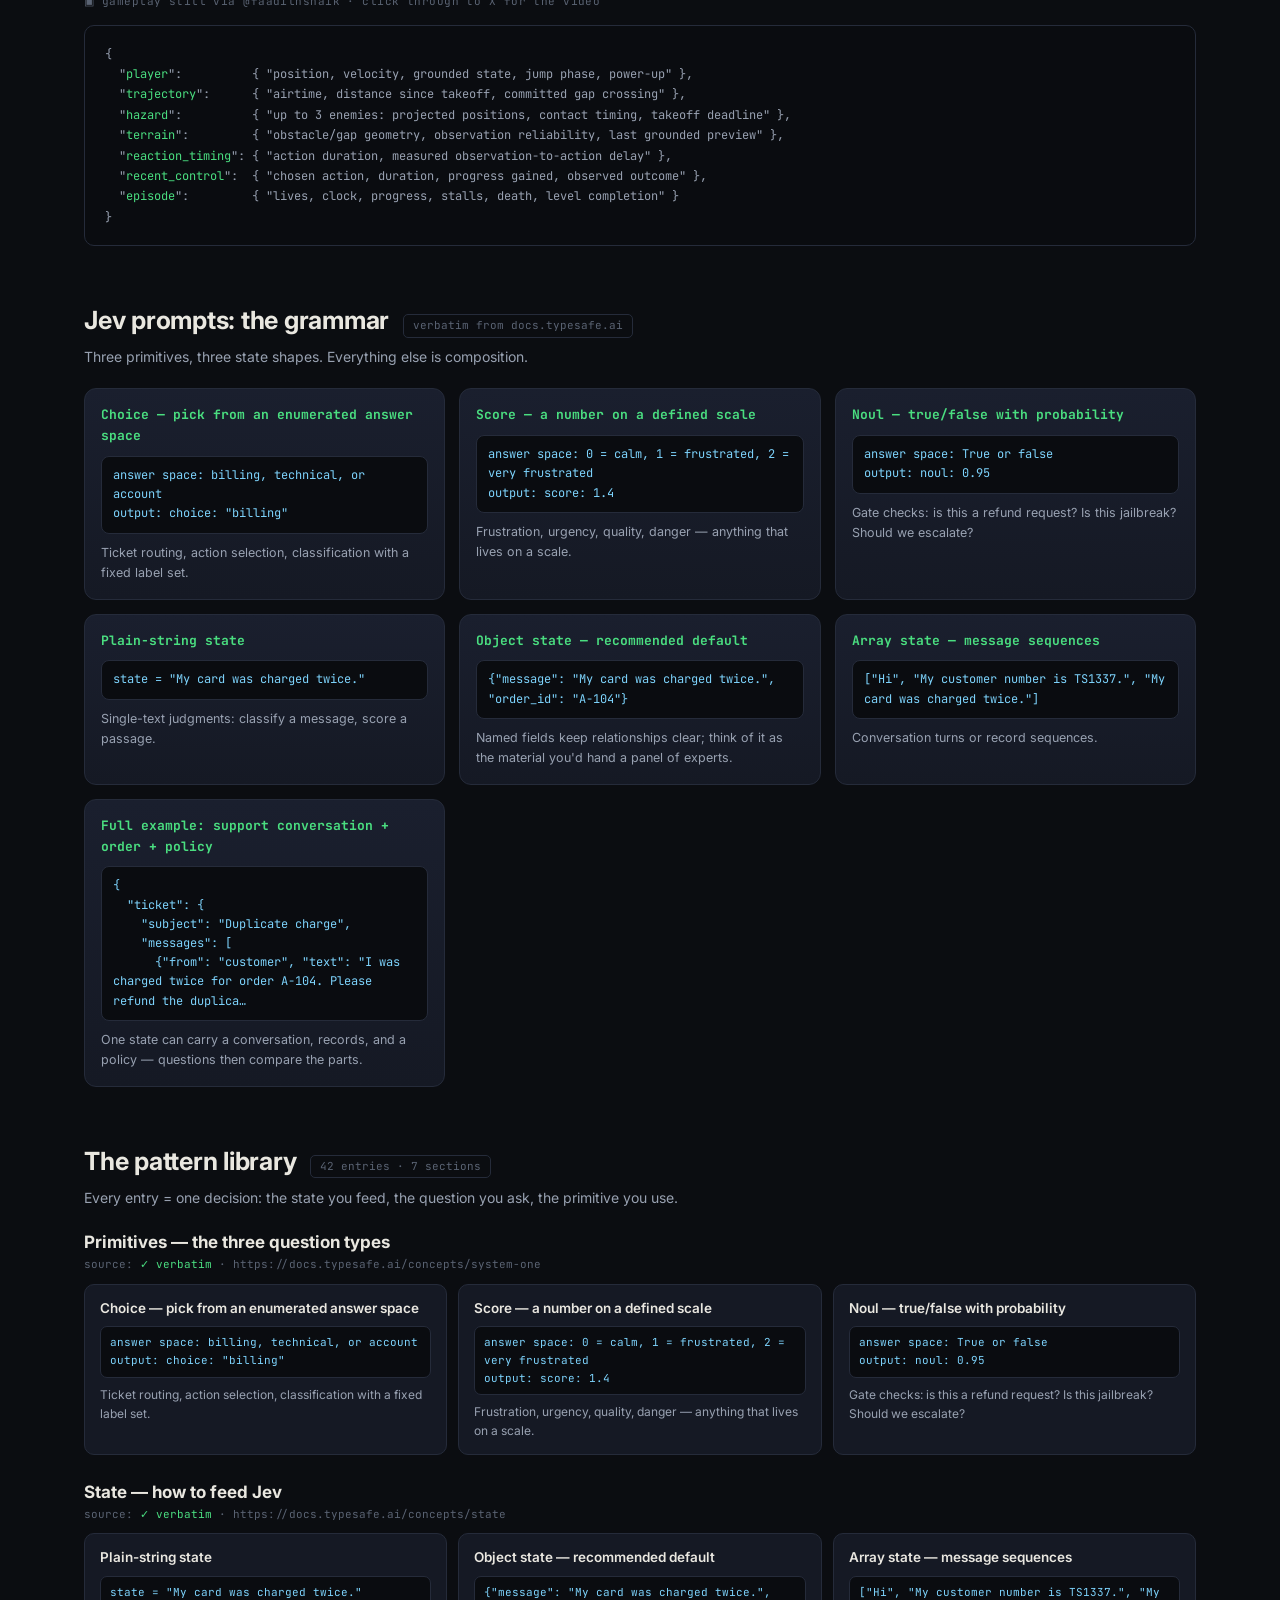
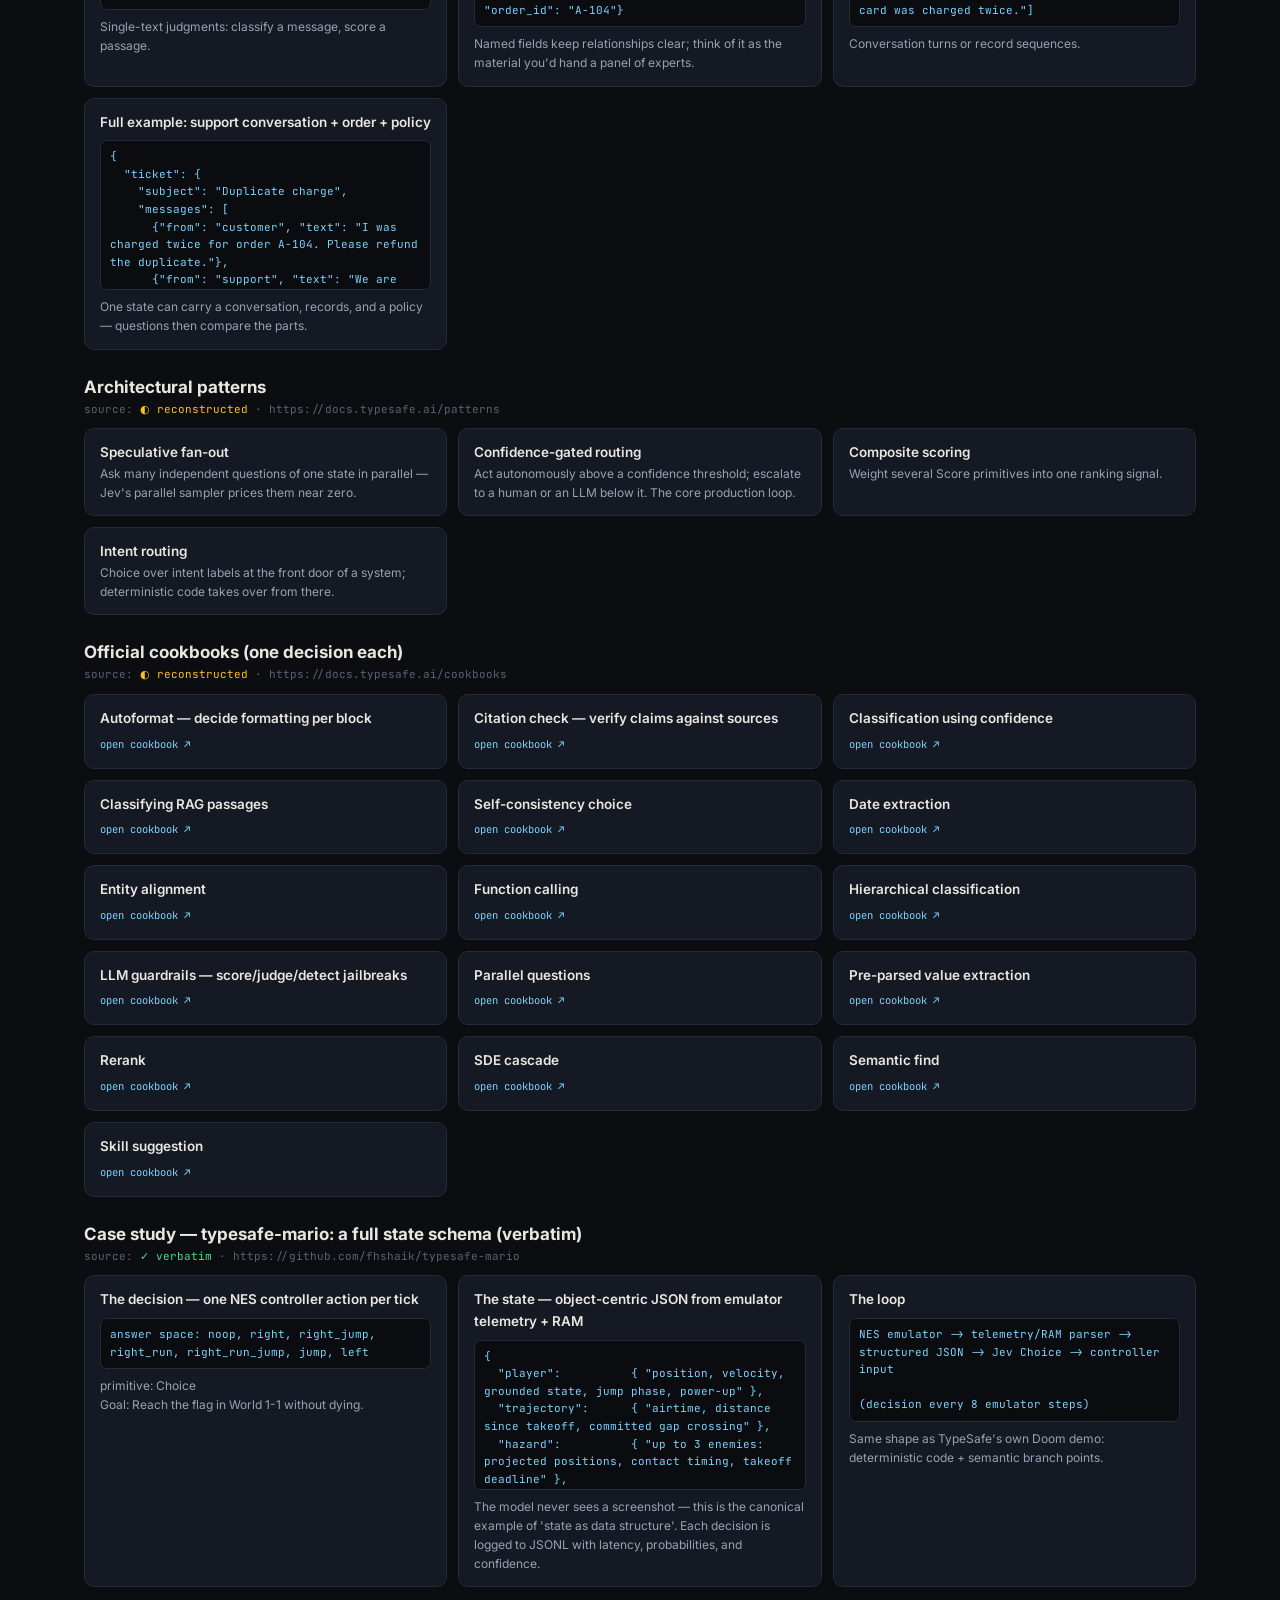
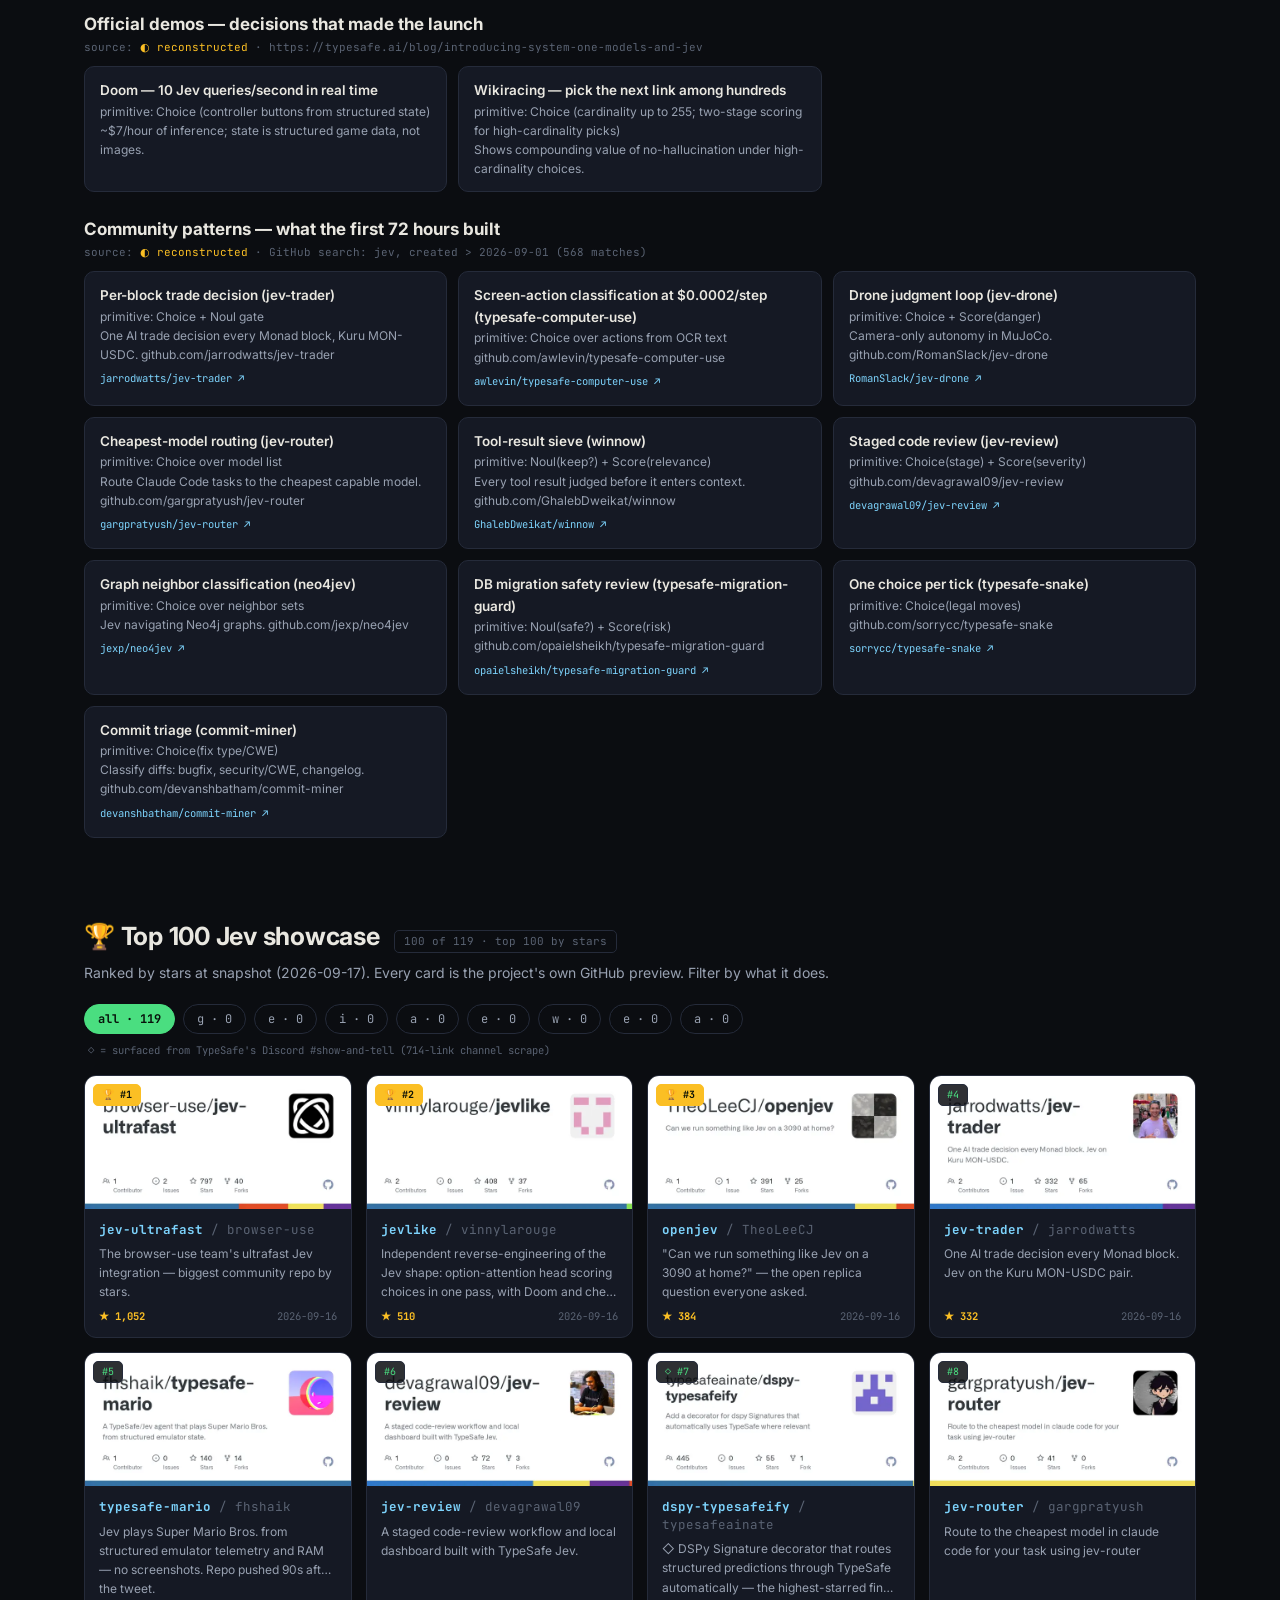
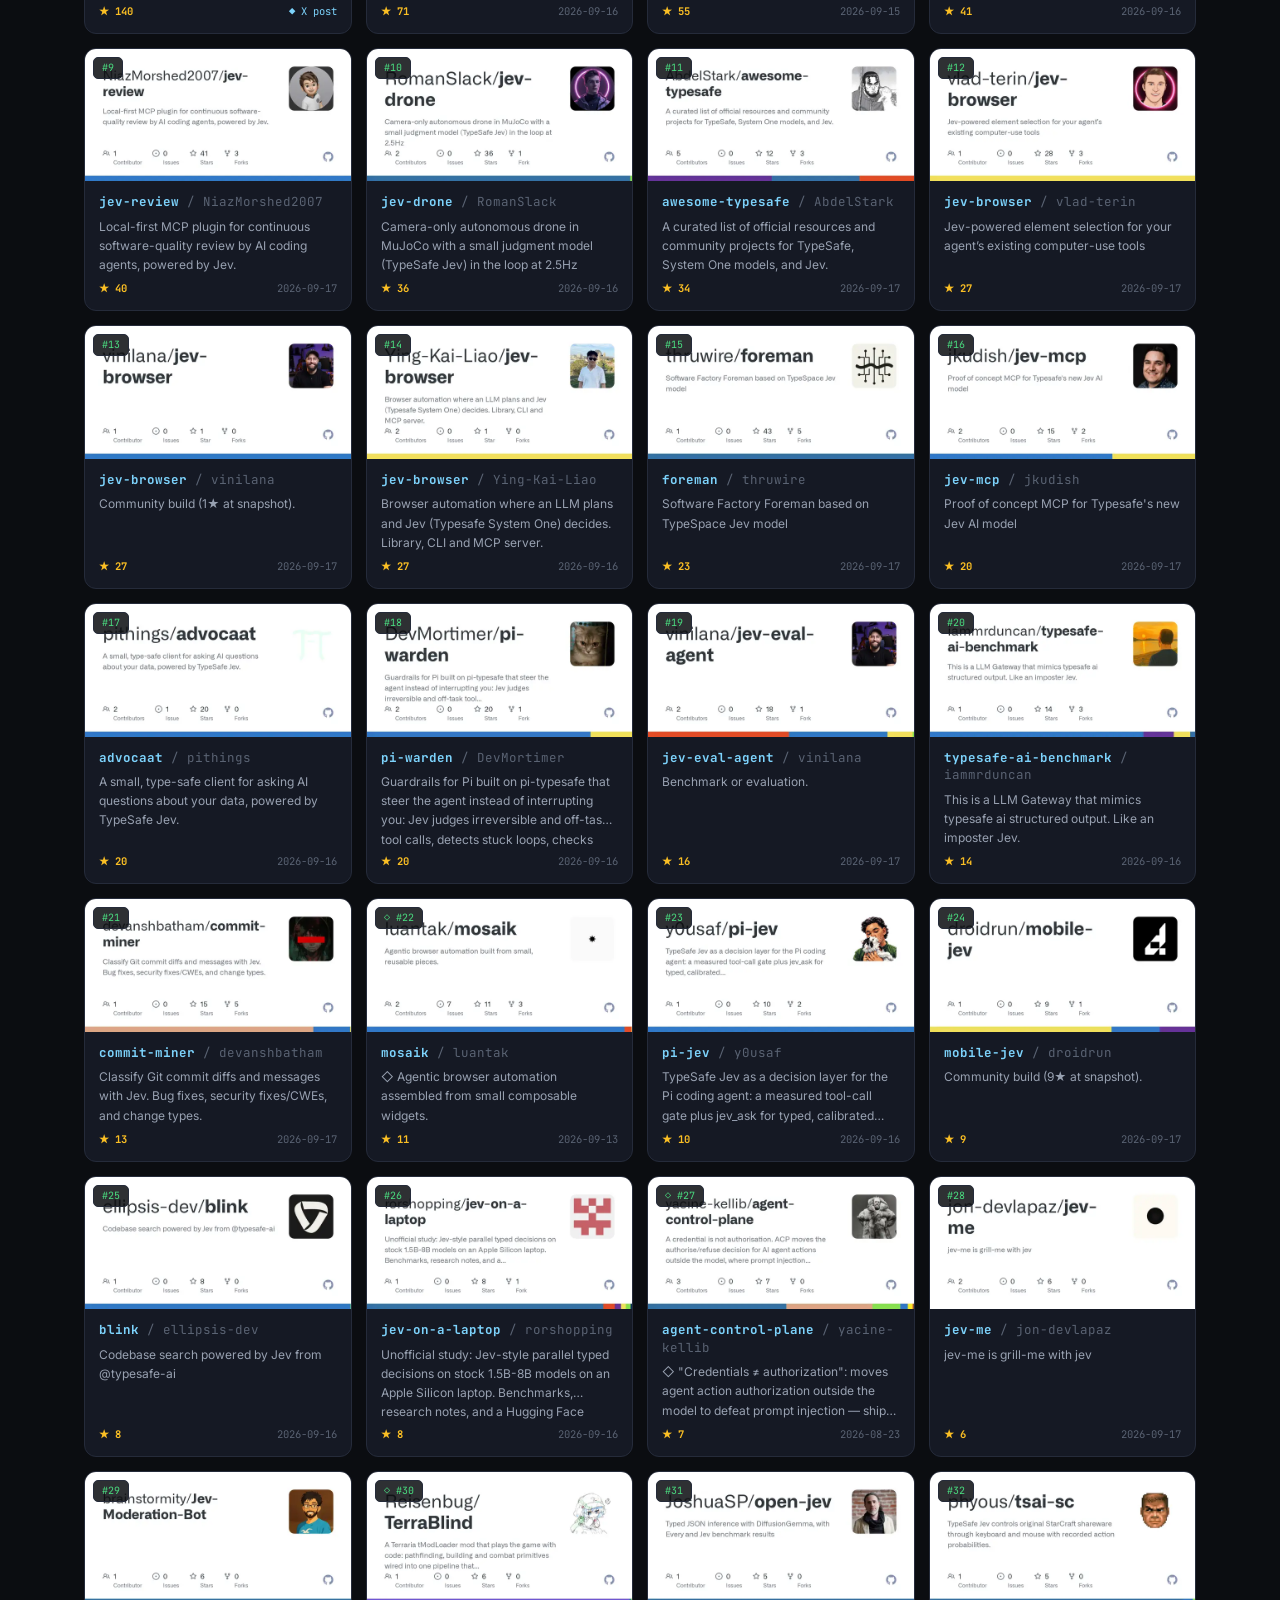
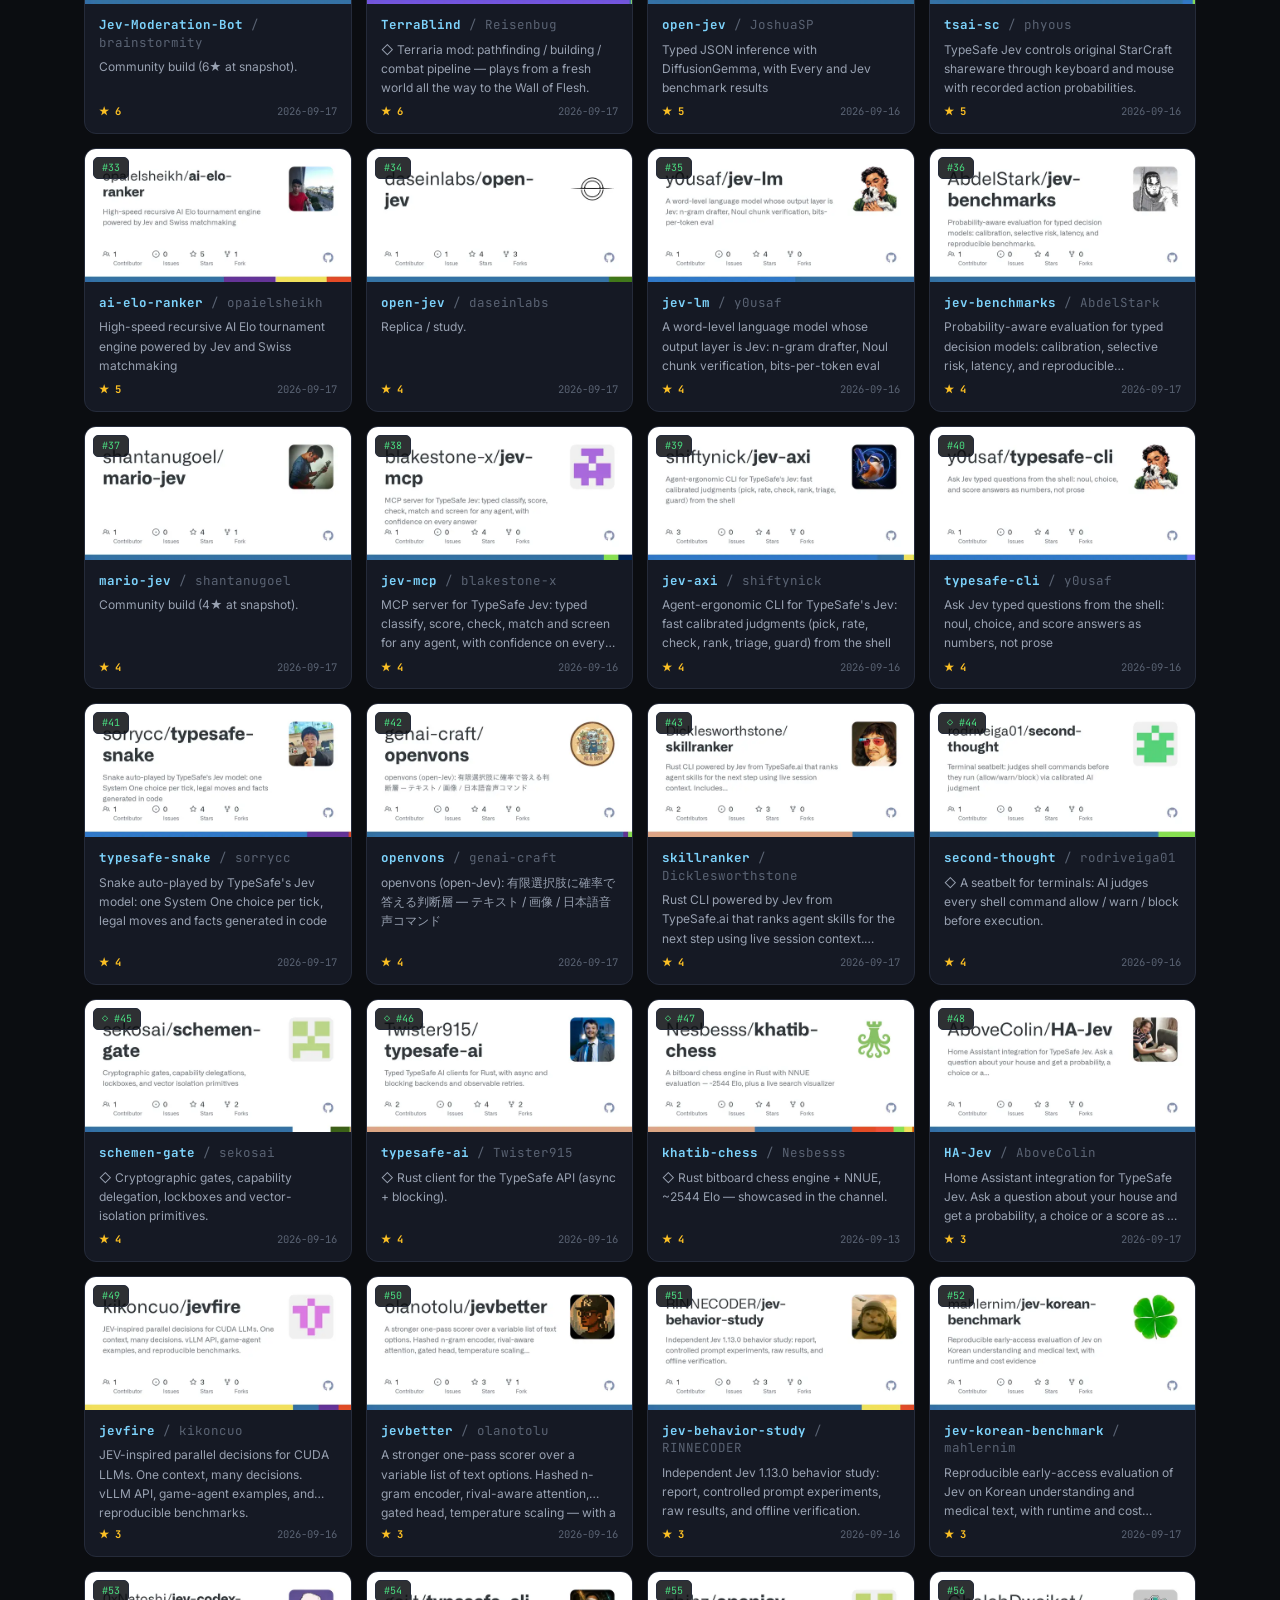
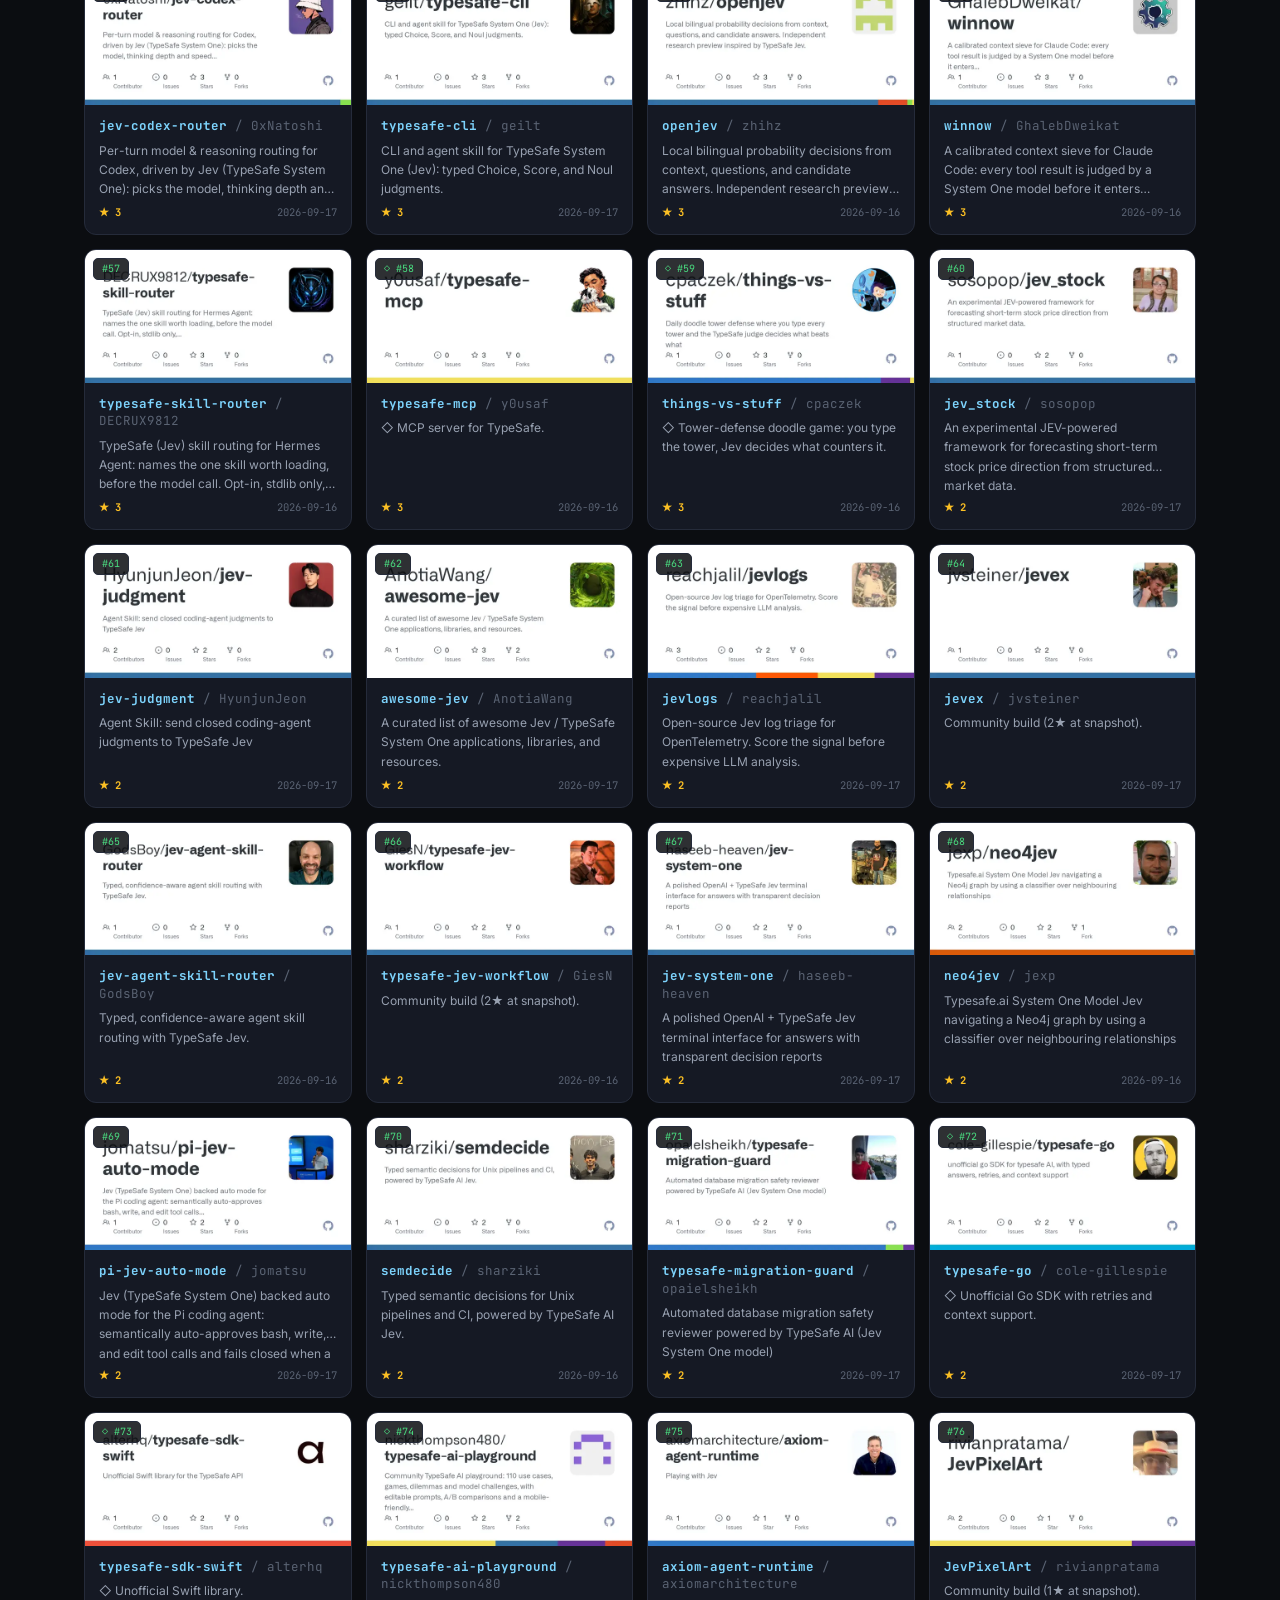
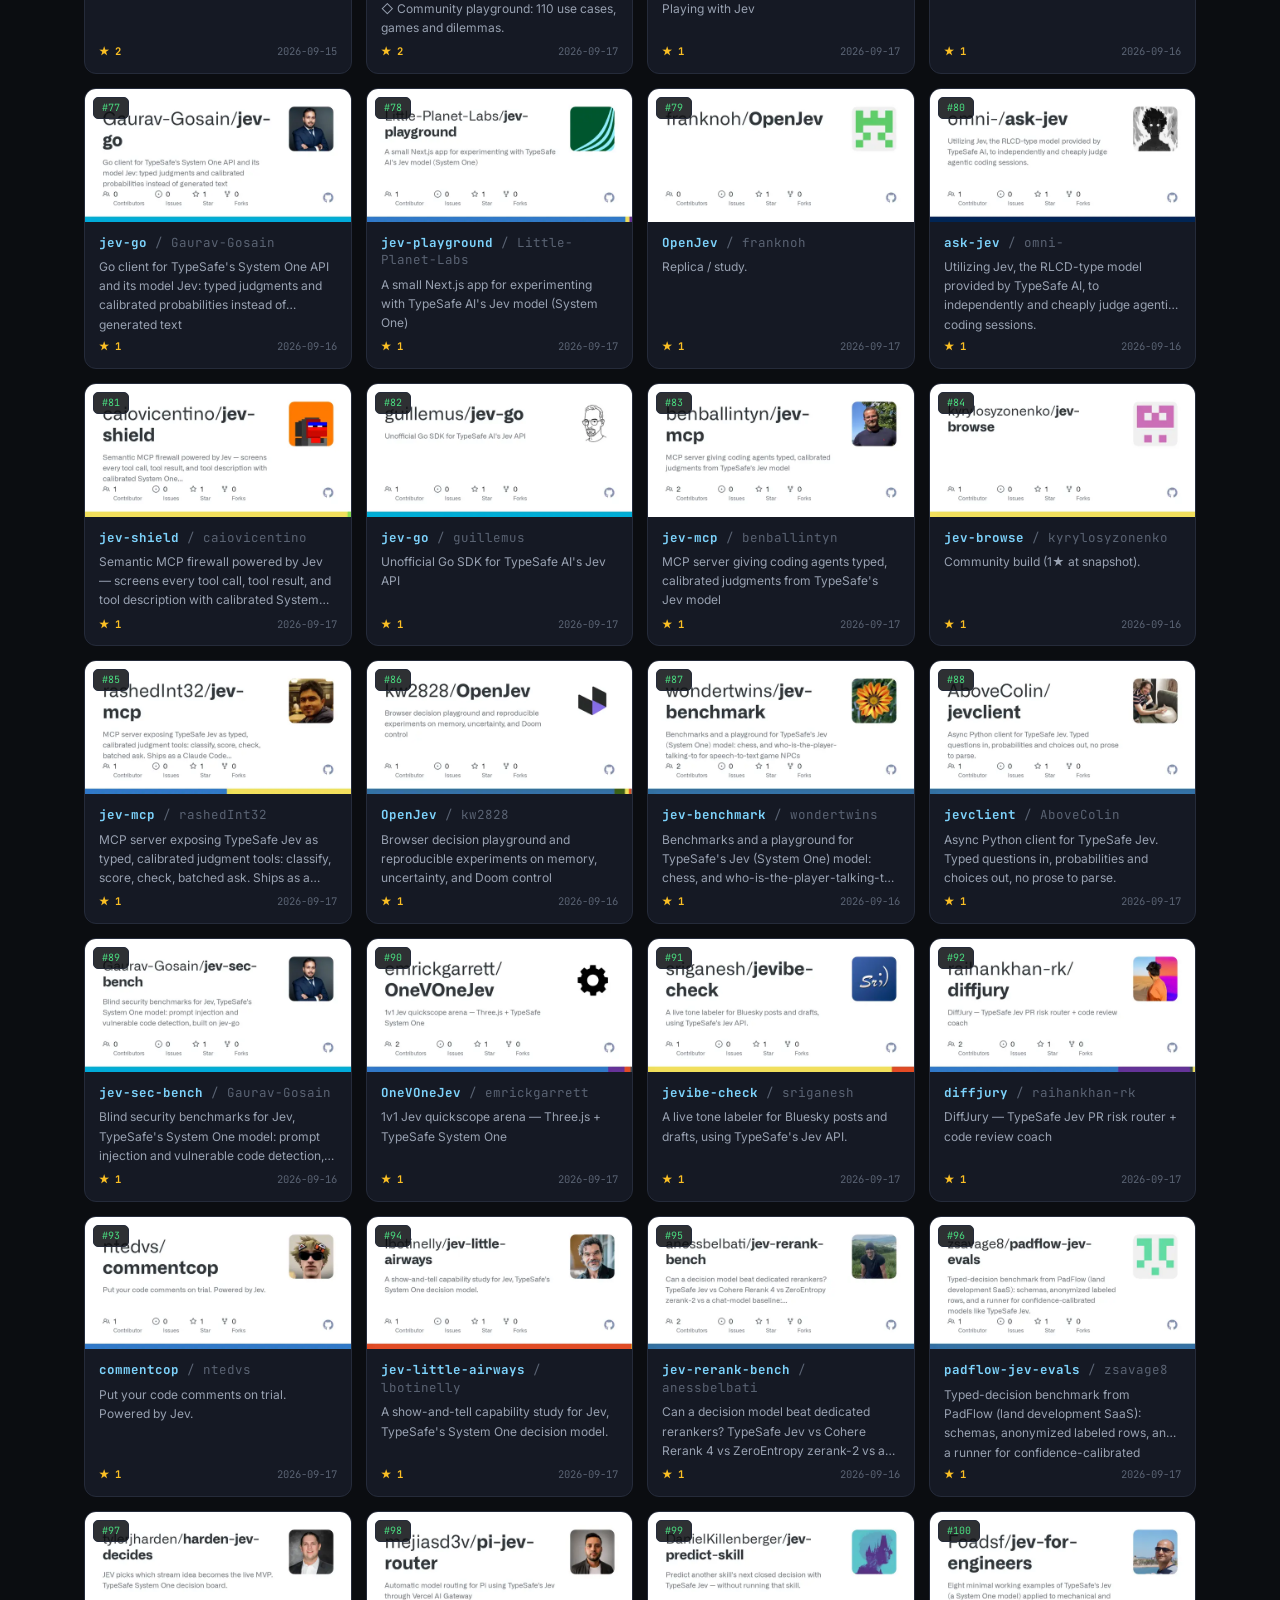
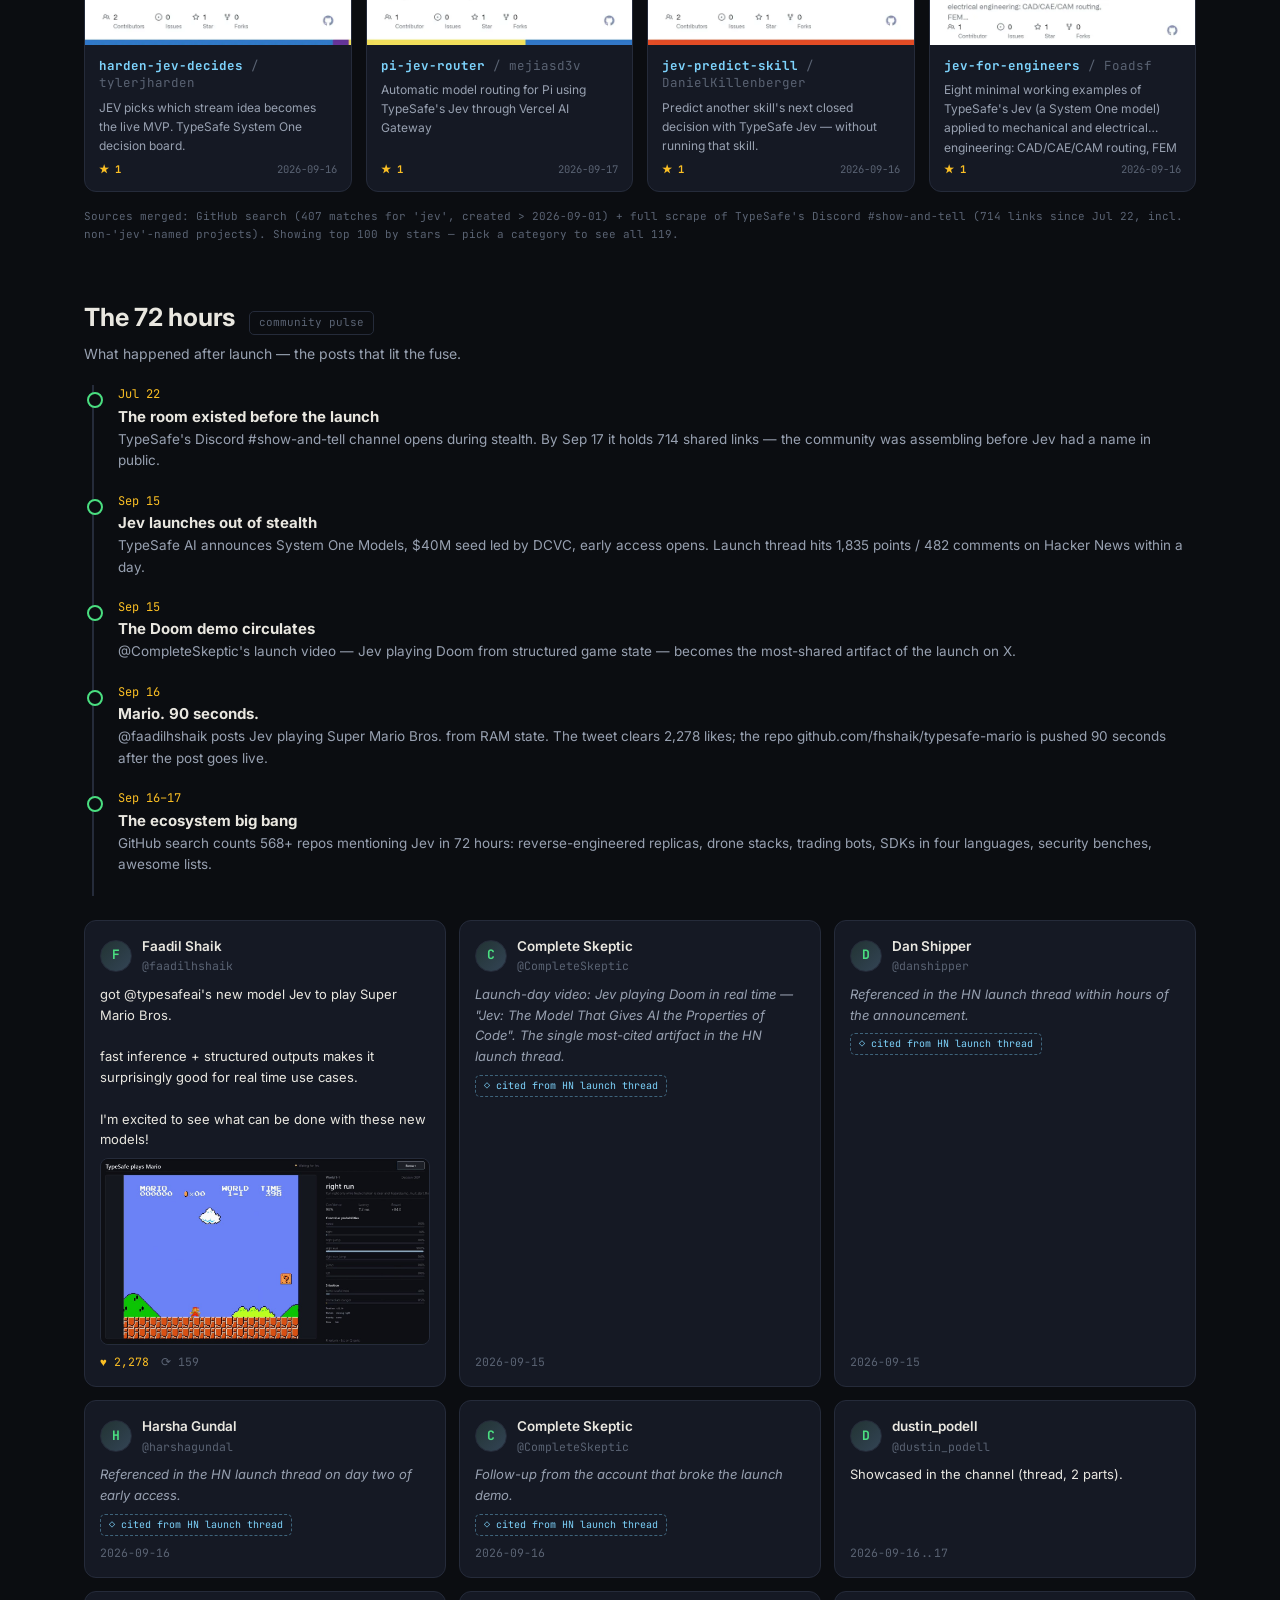
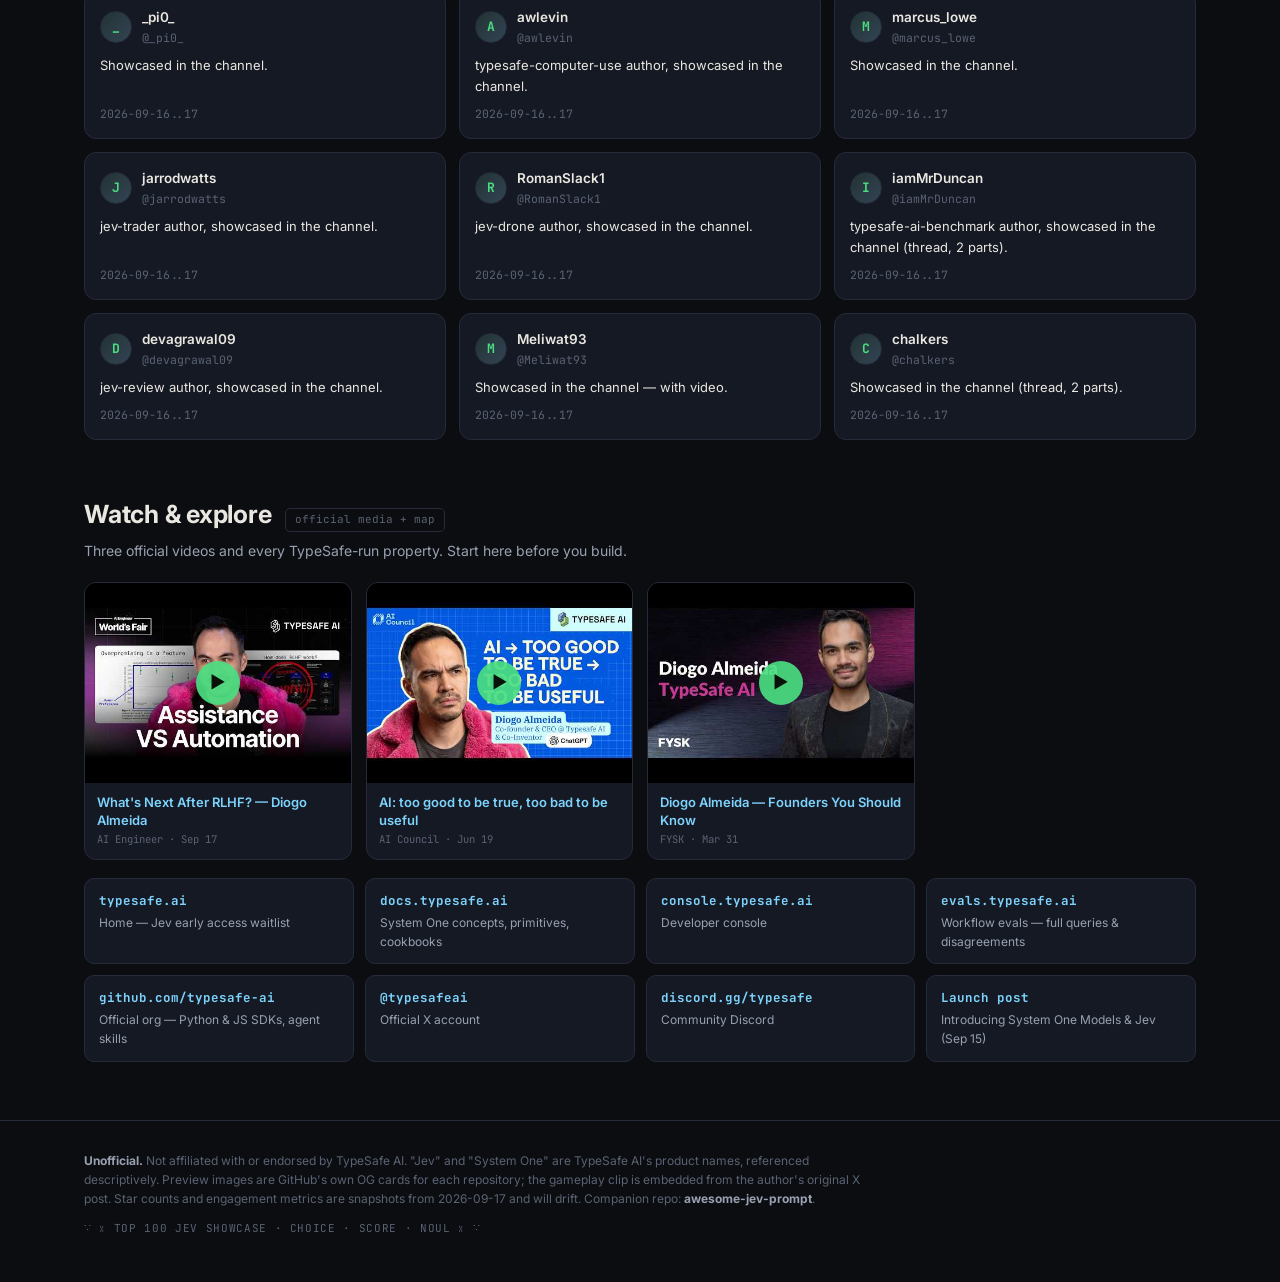
==== commit 79d1b8f9: "Self-host all gallery visuals: 119 compressed cards, mario still, 3 YouTube thumbs, generated hero b" ====
--- a/site/index.html
+++ b/site/index.html
@@ -30,6 +30,7 @@
       <a class="btn" href="https://docs.typesafe.ai/" target="_blank" rel="noopener">↗ Official docs</a>
     </div>
     <div class="stats" id="stats"></div>
+    <img class="hero-banner" src="assets/media/hero-banner.webp" alt="Top 100 Jev Showcase — state in, typed decisions out" onerror="this.remove()">
   </div>
 </header>
 
@@ -43,10 +44,8 @@
       The model never sees a screenshot.</p>
     <div class="mario">
       <div class="video-box">
-        <video controls muted preload="metadata" poster="https://pbs.twimg.com/amplify_video_thumb/2100085174826647552/img/6YMRQKKZYBPsW2oo.jpg">
-          <source src="https://video.twimg.com/amplify_video/2100085174826647552/vid/avc1/960x540/OED8oA5c7R4eadJG.mp4?tag=29" type="video/mp4">
-        </video>
-        <div class="video-cap">▣ gameplay via @faadilhshaik · 0:31 · NES emulator + Jev Choice</div>
+        <img class="still" src="assets/media/mario-poster.jpg" alt="Jev playing Super Mario Bros. — @faadilhshaik" onerror="this.onerror=null;this.src='assets/cards/fhshaik-typesafe-mario.webp'">
+        <div class="video-cap">▣ gameplay still via @faadilhshaik · click through to X for the video</div>
       </div>
       <div>
         <div class="mario-facts" id="mario-facts"></div>
@@ -94,7 +93,9 @@
 
   <!-- OFFICIAL -->
   <section id="official">
-    <div class="sec-head"><h2>Official map</h2><span class="k">start here</span></div>
+    <div class="sec-head"><h2>Watch &amp; explore</h2><span class="k">official media + map</span></div>
+    <p class="sec-sub">Three official videos and every TypeSafe-run property. Start here before you build.</p>
+    <div class="ytrow" id="yt-row"></div>
     <div class="official" id="official-grid"></div>
   </section>
 
--- a/site/style.css
+++ b/site/style.css
@@ -130,3 +130,24 @@
 footer .mono { font-family: var(--mono); font-size: 11px; color: var(--faint); margin-top: 12px; letter-spacing: .06em; }
 
 @media (max-width: 860px) { .mario { grid-template-columns: 1fr; } .video-box { position: static; } }
+
+.filter-hint { font-family: var(--mono); font-size: 10.5px; color: var(--faint); align-self: center; margin-left: 4px; }
+
+/* hero banner */
+.hero-banner { display: block; width: 100%; border-radius: 14px; border: 1px solid var(--line); margin-top: 30px; }
+
+/* mario still */
+.video-box img.still { width: 100%; border-radius: 12px; border: 1px solid var(--line); display: block; }
+
+/* youtube cards */
+.ytrow { display: grid; grid-template-columns: repeat(auto-fill, minmax(240px, 1fr)); gap: 14px; margin-bottom: 18px; }
+.ytcard { display: block; background: var(--card); border: 1px solid var(--line); border-radius: 12px; overflow: hidden; transition: .15s; }
+.ytcard:hover { border-color: var(--faint); transform: translateY(-2px); text-decoration: none; }
+.ytcard .yimg { position: relative; aspect-ratio: 4/3; background: var(--bg2); }
+.ytcard .yimg img { width: 100%; height: 100%; object-fit: cover; display: block; }
+.ytcard .yimg.noimg img { display: none; }
+.ytcard .yimg .play { position: absolute; top: 50%; left: 50%; transform: translate(-50%,-50%); width: 44px; height: 44px;
+  border-radius: 50%; background: rgba(74,222,128,.92); color: #08120b; display: grid; place-items: center; font-size: 17px; }
+.ytcard .yimg.noimg .play { position: static; transform: none; margin: 40px auto; }
+.ytcard .yt { font-size: 13px; font-weight: 600; padding: 10px 12px 2px; line-height: 1.4; }
+.ytcard .yw { font-family: var(--mono); font-size: 10.5px; color: var(--faint); padding: 0 12px 11px; }
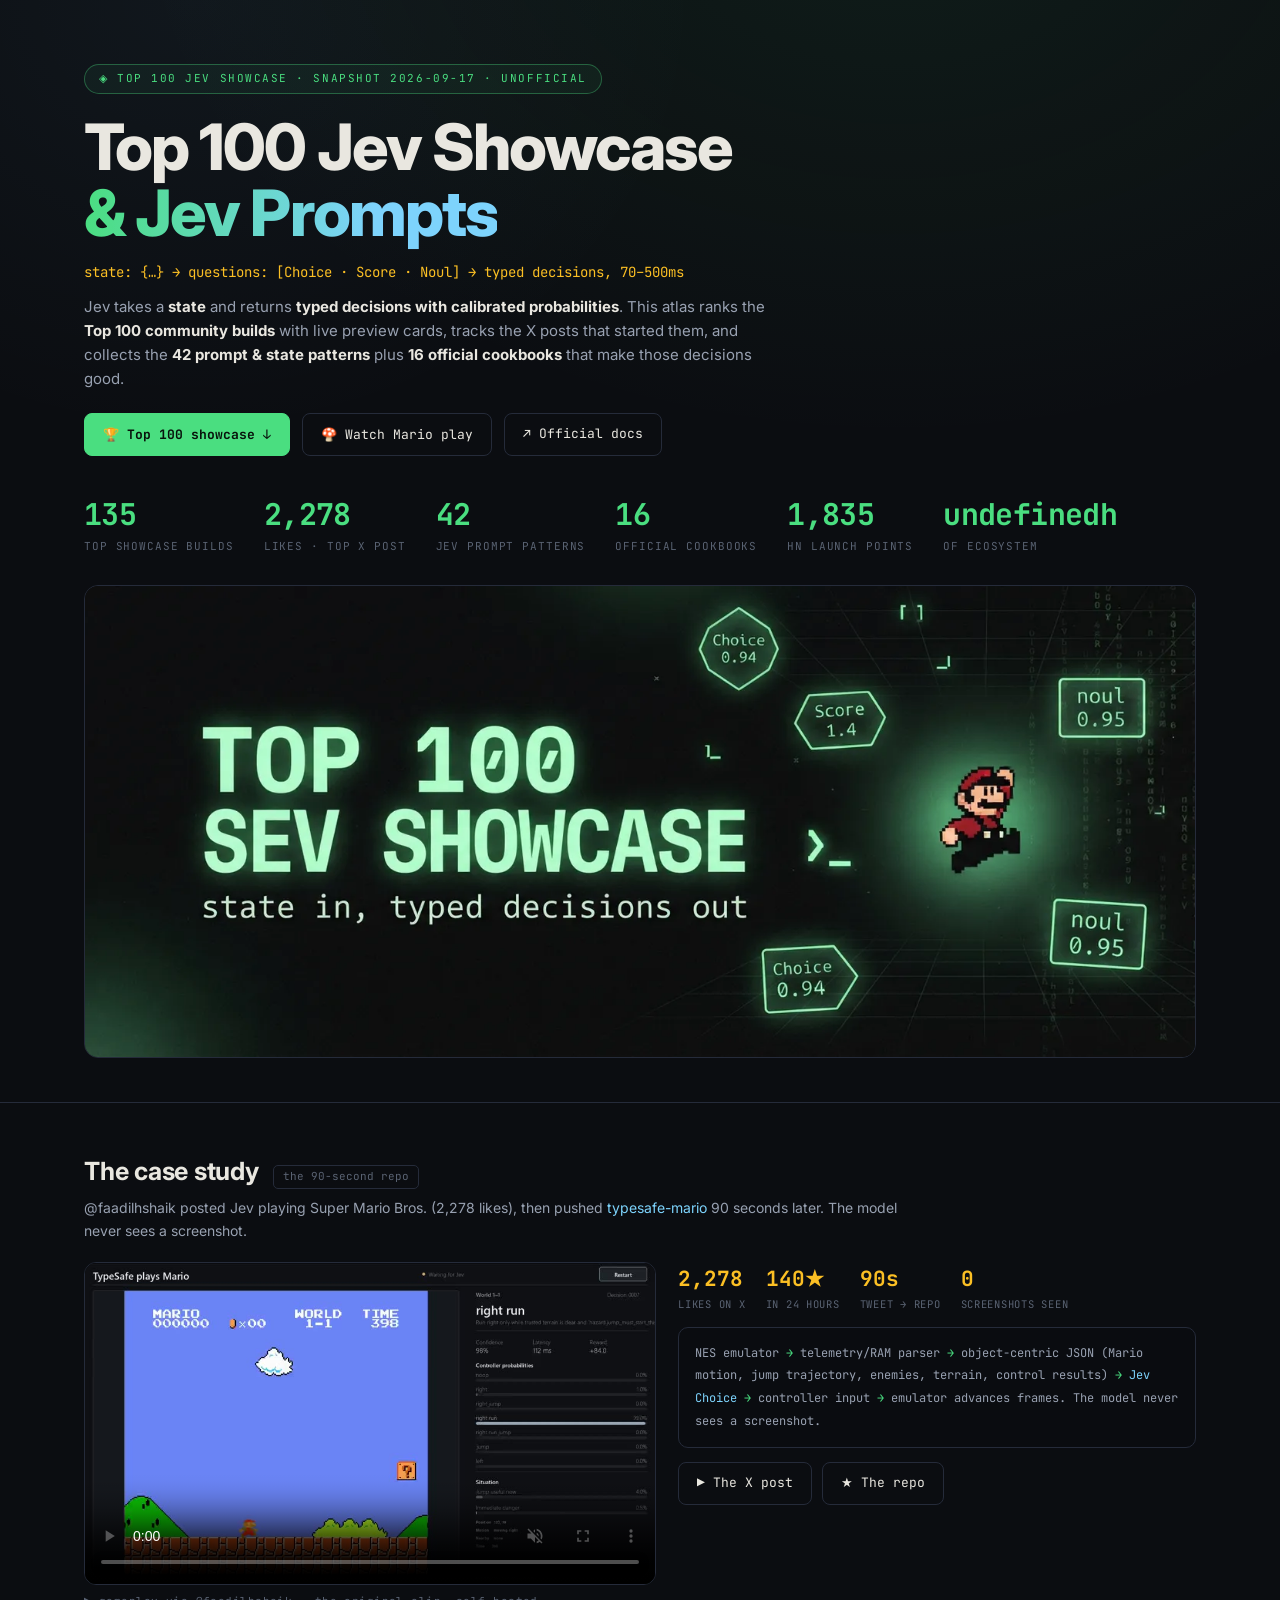
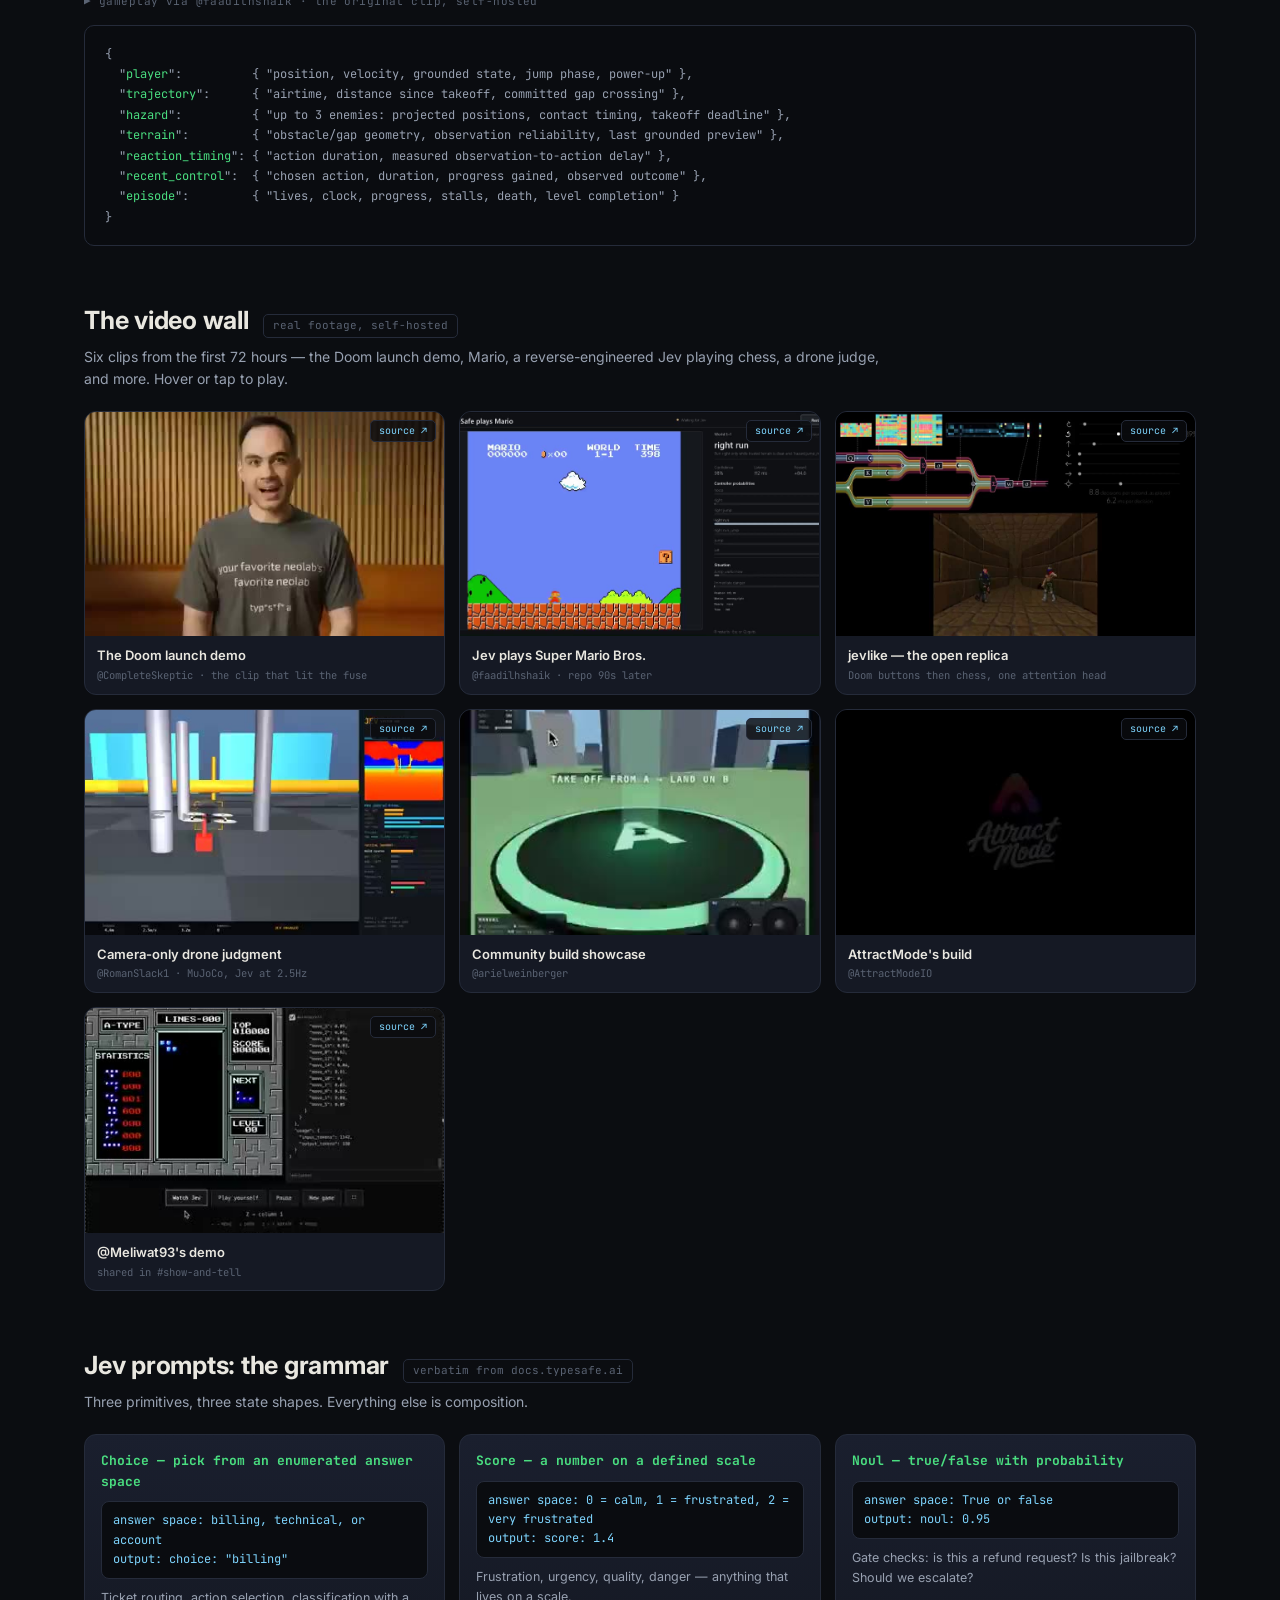
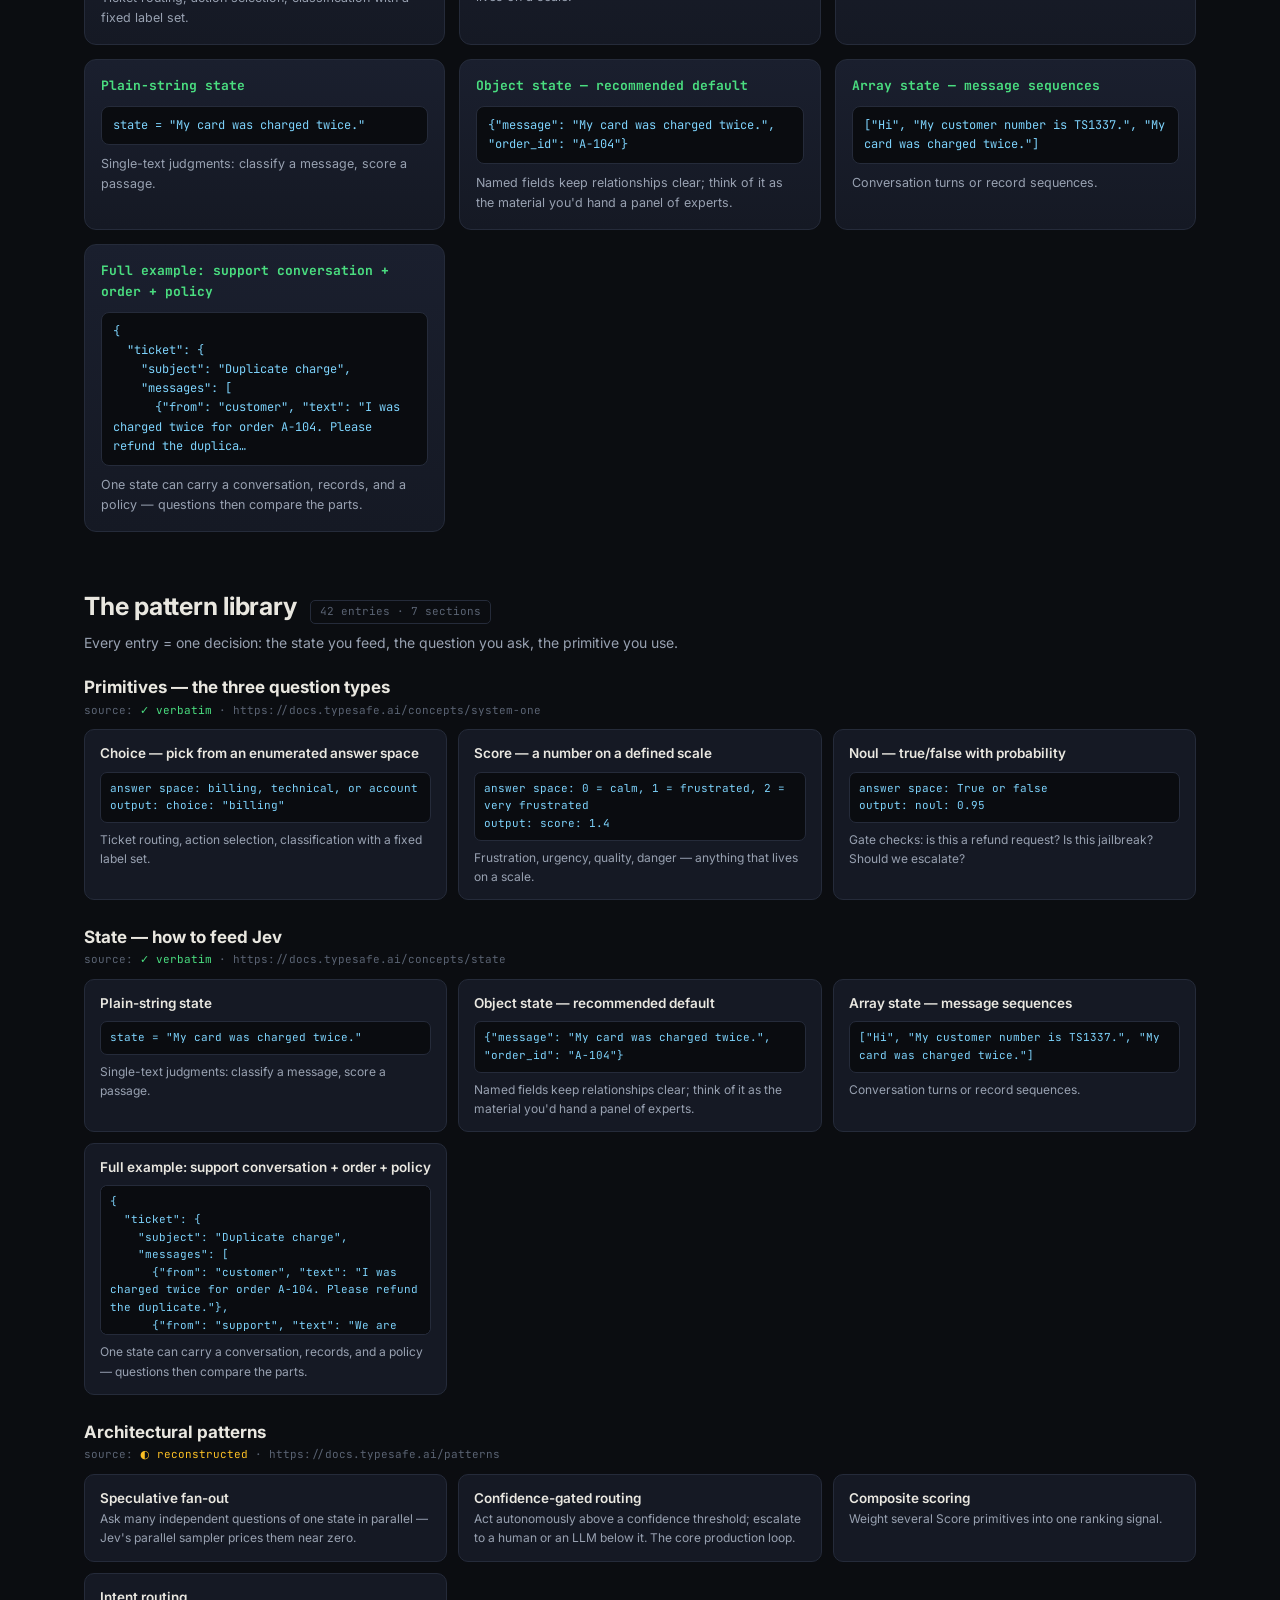
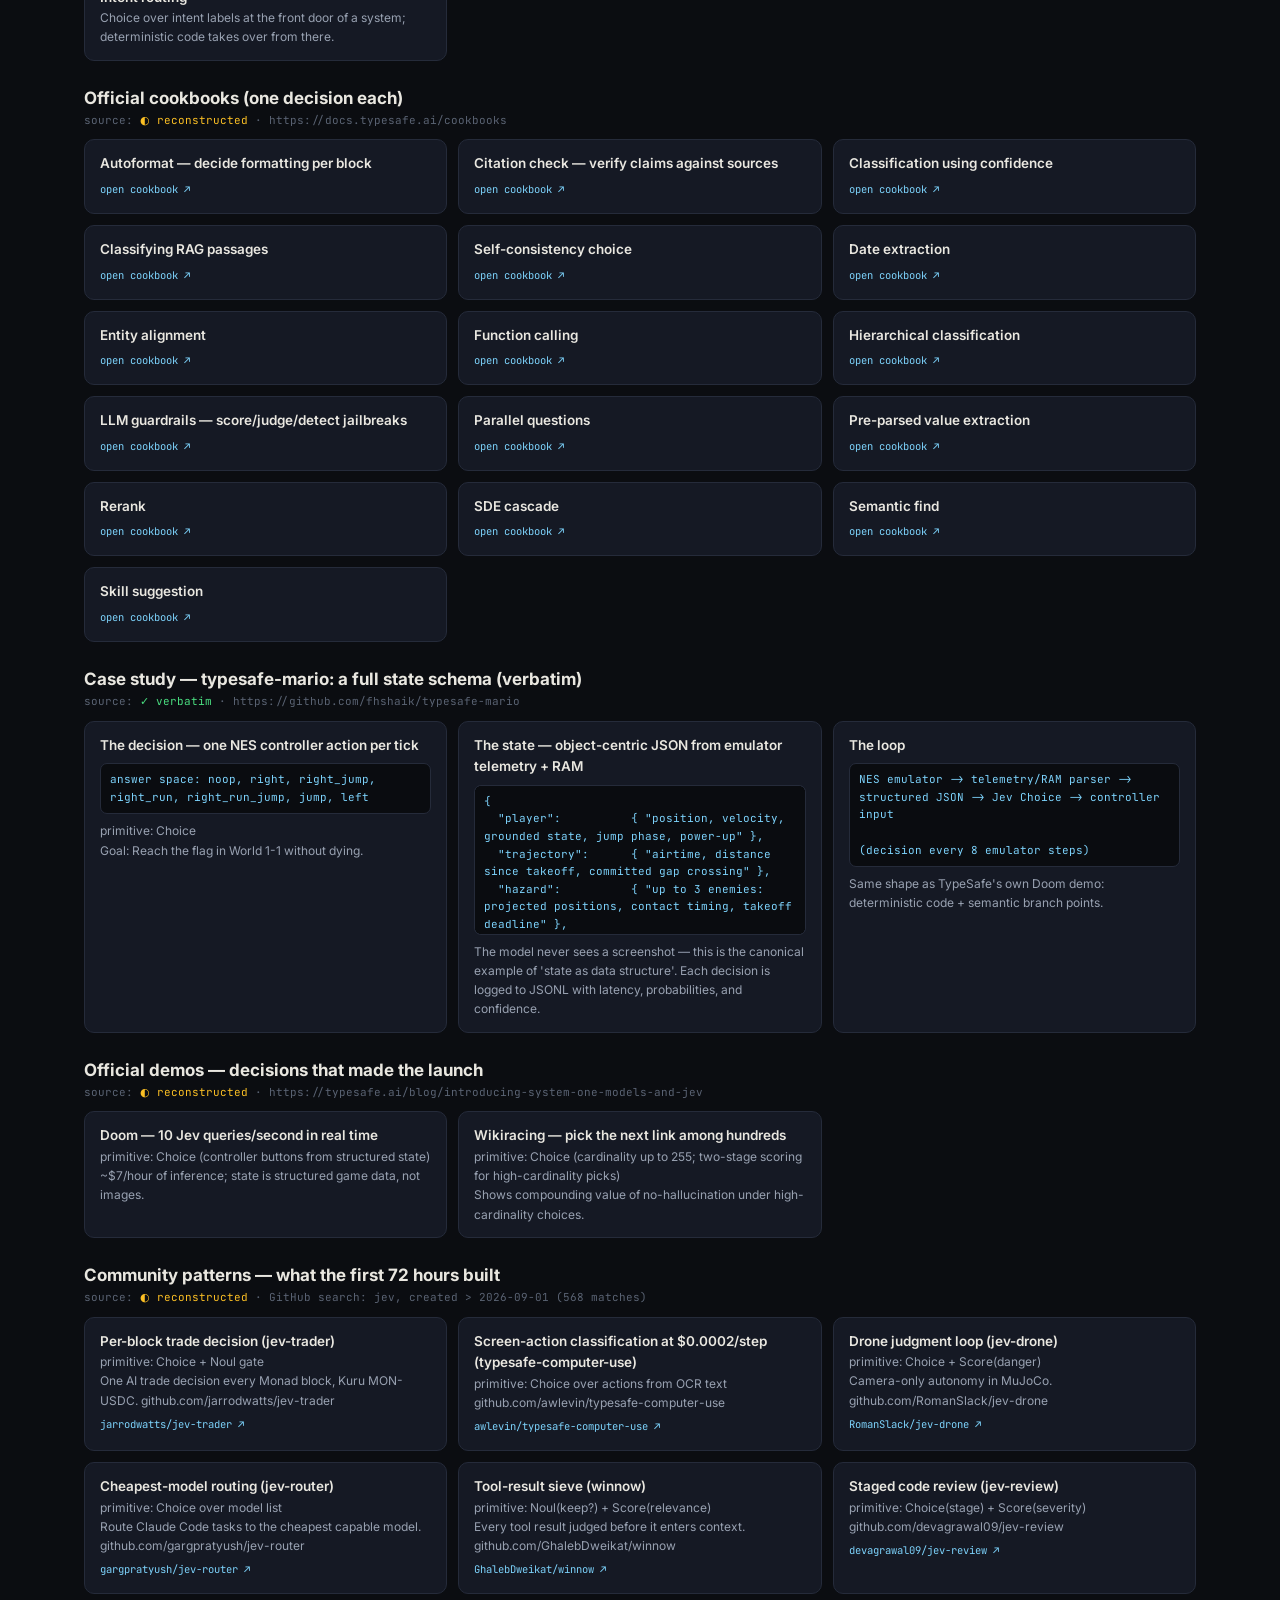
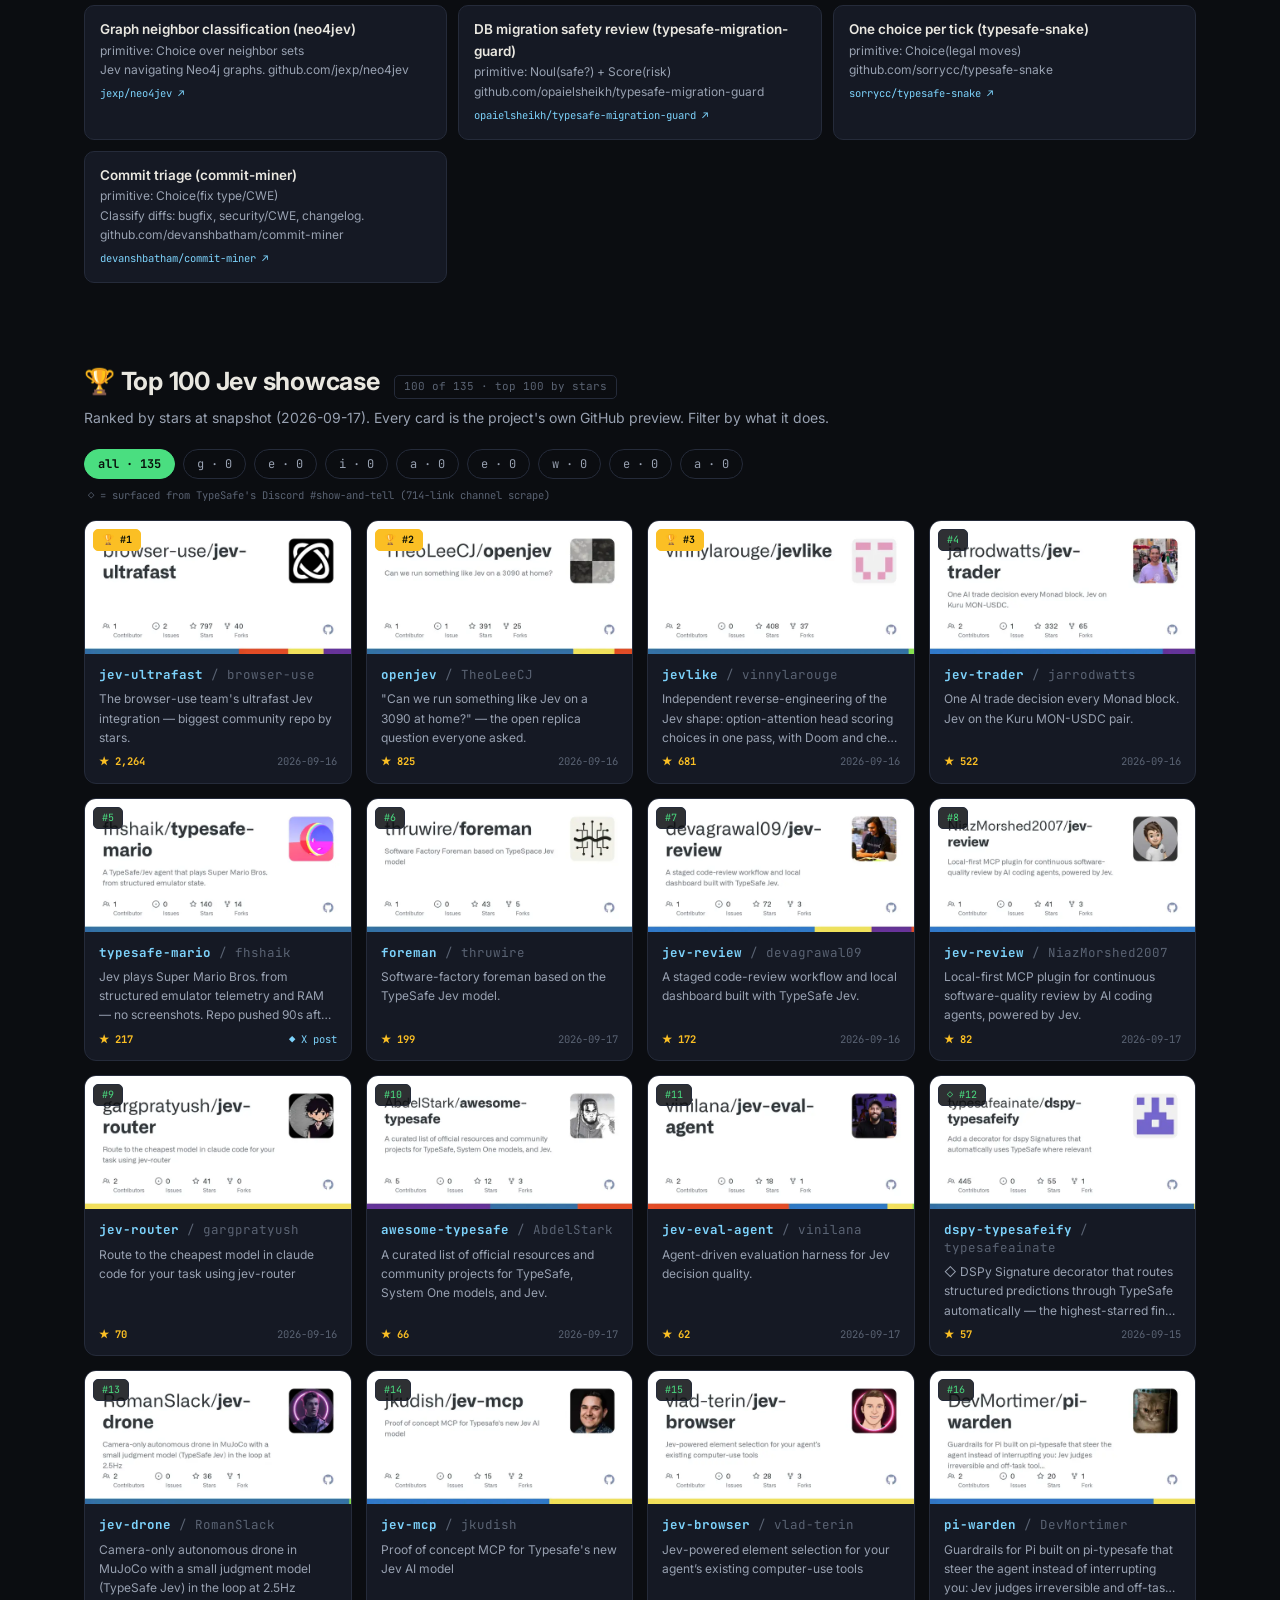
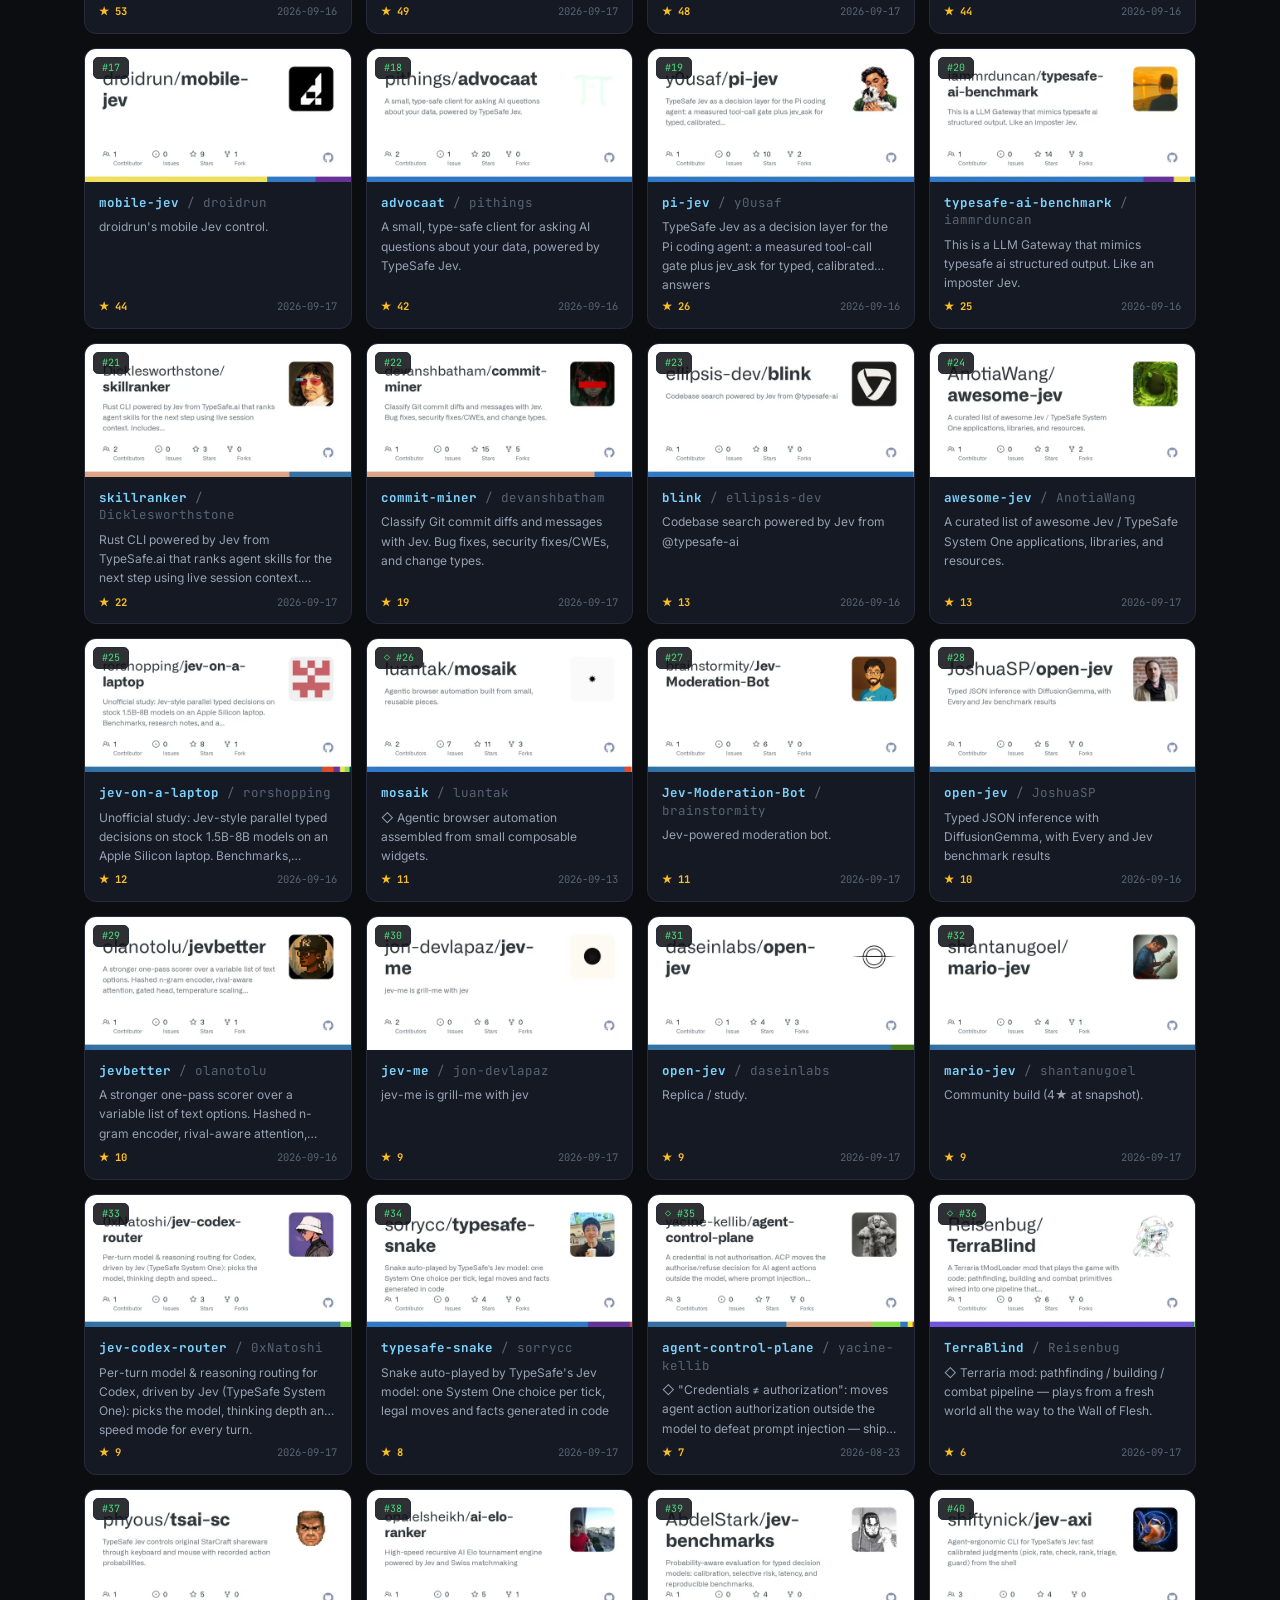
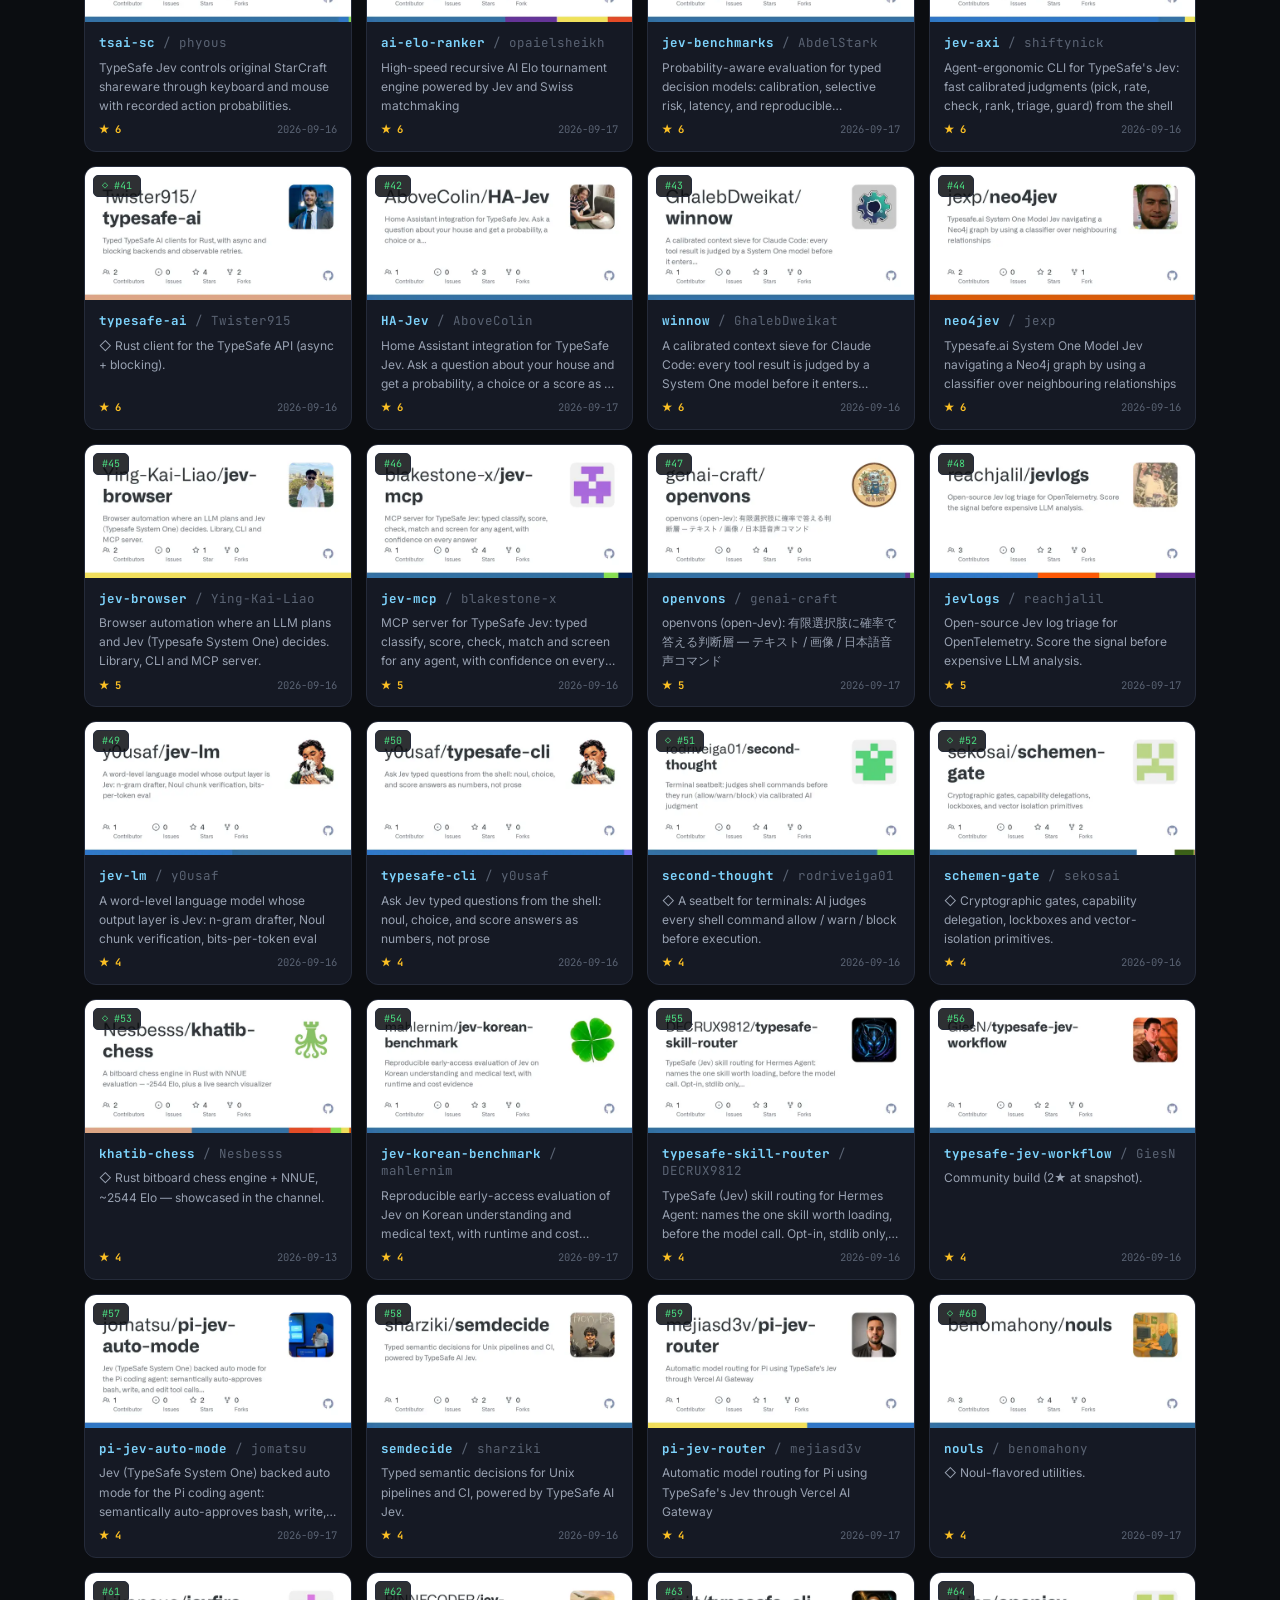
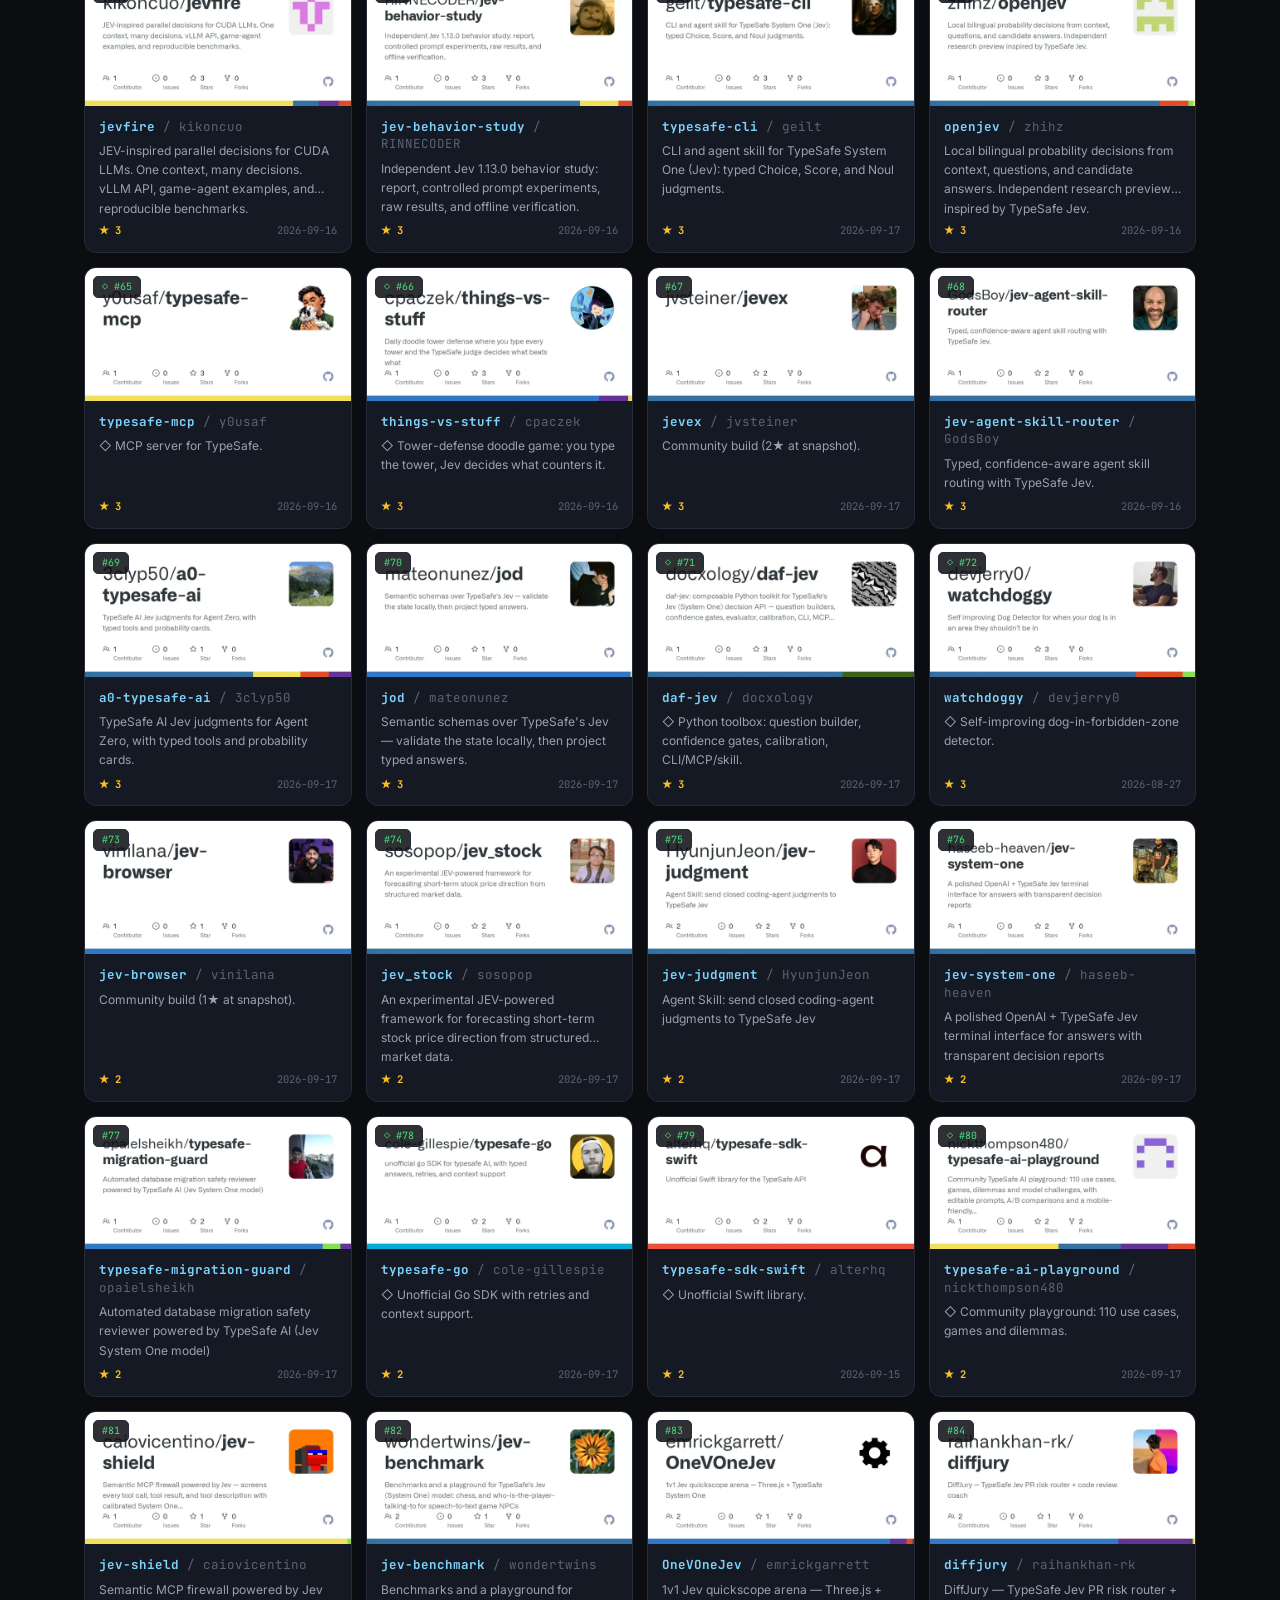
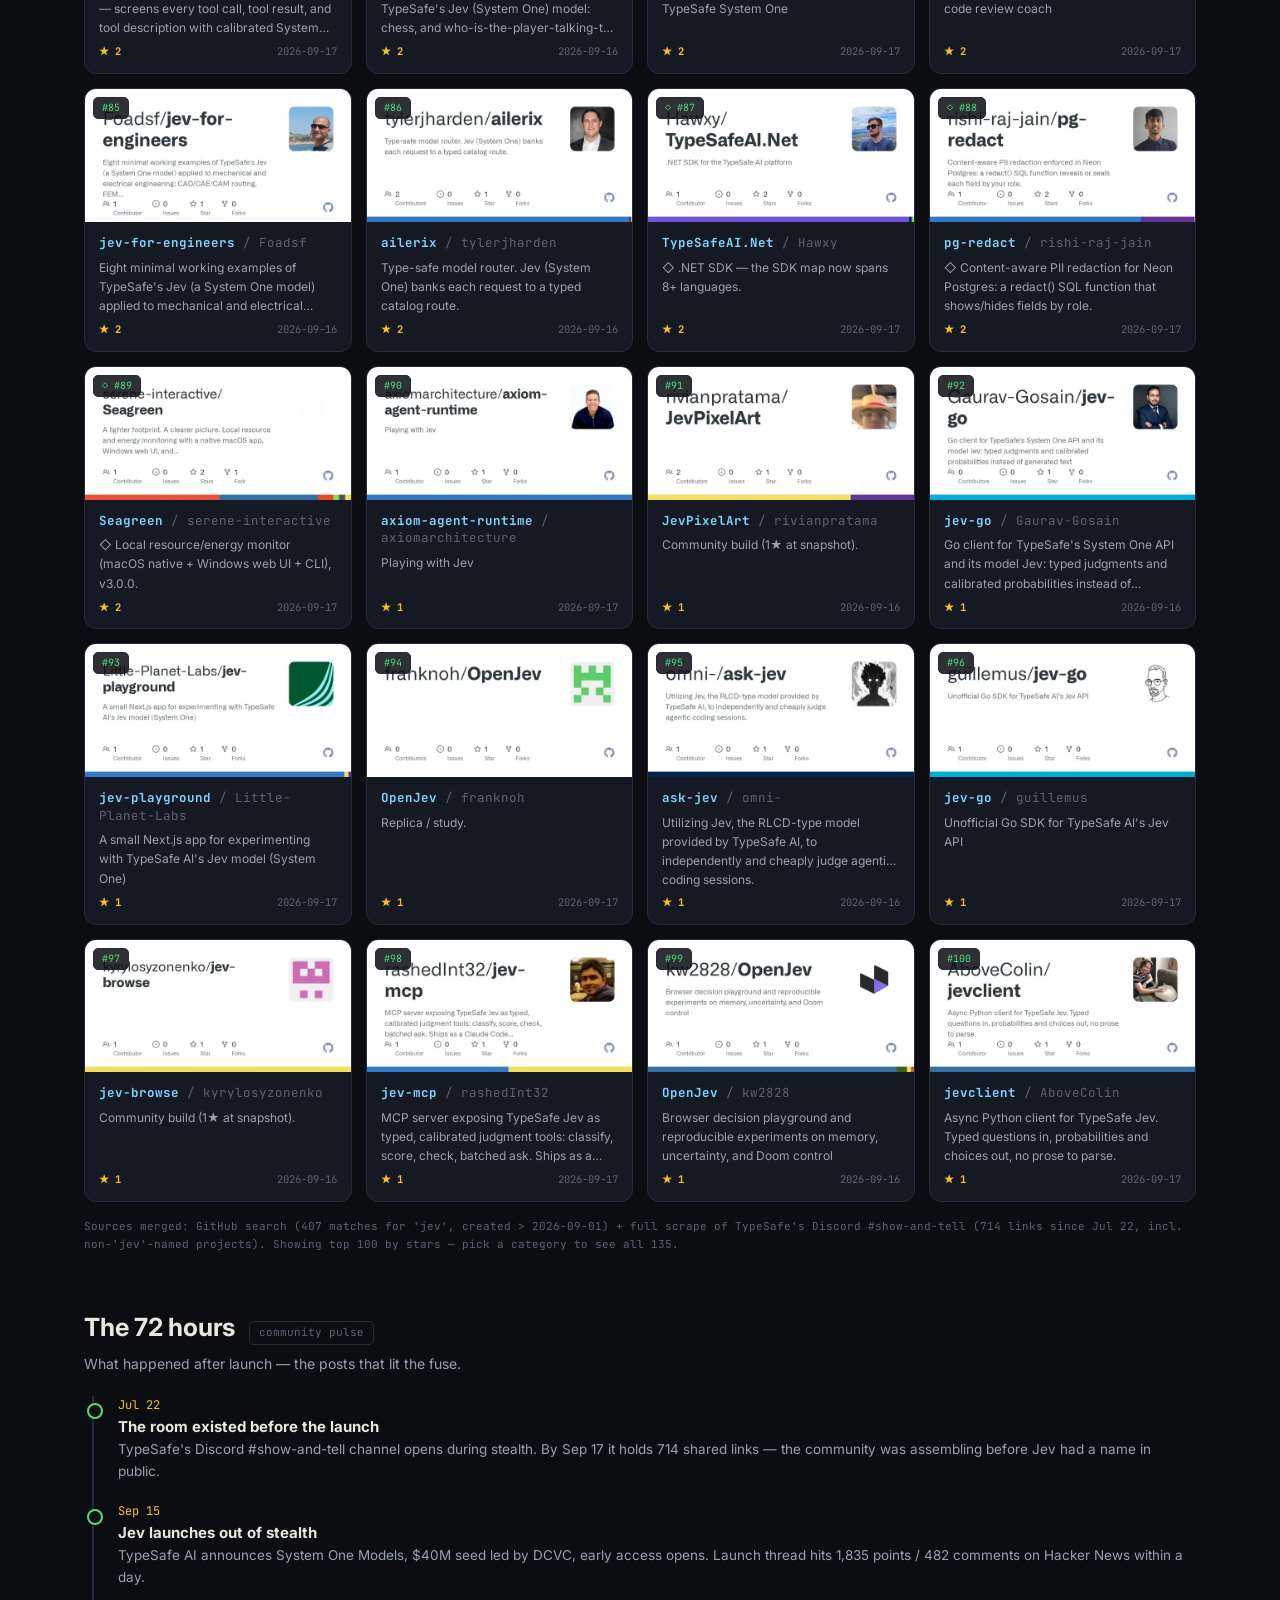
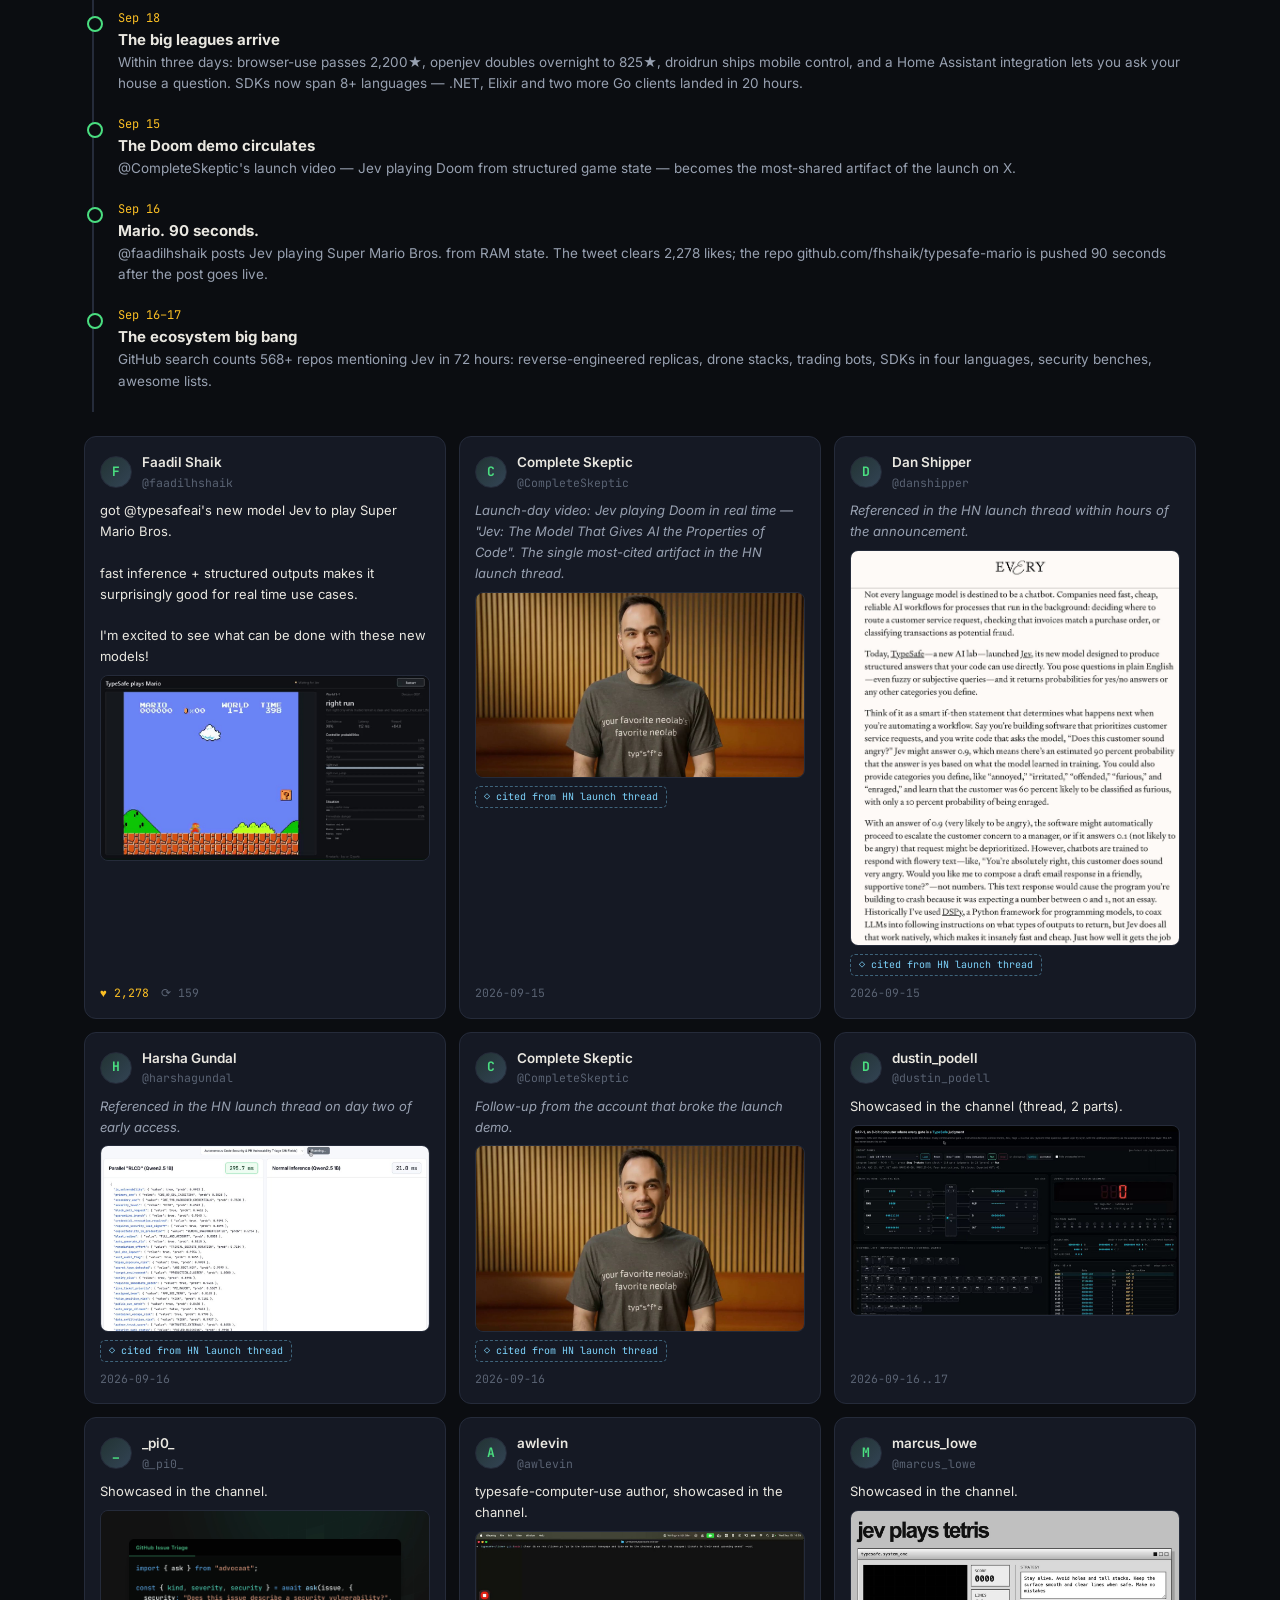
==== commit 10bd3c4a: "Video wall: 7 self-hosted clips (Doom launch demo, Mario original, jevlike chess, drone, community b" ====
--- a/site/index.html
+++ b/site/index.html
@@ -44,8 +44,10 @@
       The model never sees a screenshot.</p>
     <div class="mario">
       <div class="video-box">
-        <img class="still" src="assets/media/mario-poster.jpg" alt="Jev playing Super Mario Bros. — @faadilhshaik" onerror="this.onerror=null;this.src='assets/cards/fhshaik-typesafe-mario.webp'">
-        <div class="video-cap">▣ gameplay still via @faadilhshaik · click through to X for the video</div>
+        <video controls muted loop preload="metadata" poster="assets/tweets/mario-vposter.jpg">
+          <source src="assets/videos/mario.mp4" type="video/mp4">
+        </video>
+        <div class="video-cap">▶ gameplay via @faadilhshaik · the original clip, self-hosted</div>
       </div>
       <div>
         <div class="mario-facts" id="mario-facts"></div>
@@ -57,6 +59,13 @@
       </div>
     </div>
     <div class="codebox" id="mario-schema"></div>
+  </section>
+
+  <!-- VIDEO WALL -->
+  <section id="videos">
+    <div class="sec-head"><h2>The video wall</h2><span class="k">real footage, self-hosted</span></div>
+    <p class="sec-sub">Six clips from the first 72 hours — the Doom launch demo, Mario, a reverse-engineered Jev playing chess, a drone judge, and more. Hover or tap to play.</p>
+    <div class="vgrid" id="video-grid"></div>
   </section>
 
   <!-- GRAMMAR -->
--- a/site/style.css
+++ b/site/style.css
@@ -151,3 +151,12 @@
 .ytcard .yimg.noimg .play { position: static; transform: none; margin: 40px auto; }
 .ytcard .yt { font-size: 13px; font-weight: 600; padding: 10px 12px 2px; line-height: 1.4; }
 .ytcard .yw { font-family: var(--mono); font-size: 10.5px; color: var(--faint); padding: 0 12px 11px; }
+
+/* video wall */
+.vgrid { display: grid; grid-template-columns: repeat(auto-fill, minmax(280px, 1fr)); gap: 14px; }
+.vcard { position: relative; background: var(--card); border: 1px solid var(--line); border-radius: 12px; overflow: hidden; padding-bottom: 10px; transition: .15s; }
+.vcard:hover { border-color: var(--faint); transform: translateY(-2px); }
+.vcard video { width: 100%; aspect-ratio: 16/10; object-fit: cover; display: block; background: #000; }
+.vcard .vt { font-size: 13px; font-weight: 600; padding: 9px 12px 1px; }
+.vcard .vw { font-family: var(--mono); font-size: 10.5px; color: var(--faint); padding: 0 12px; }
+.vcard .vlink { position: absolute; top: 8px; right: 8px; font-family: var(--mono); font-size: 10px; background: rgba(10,12,16,.8); border: 1px solid var(--line); border-radius: 5px; padding: 2px 8px; }
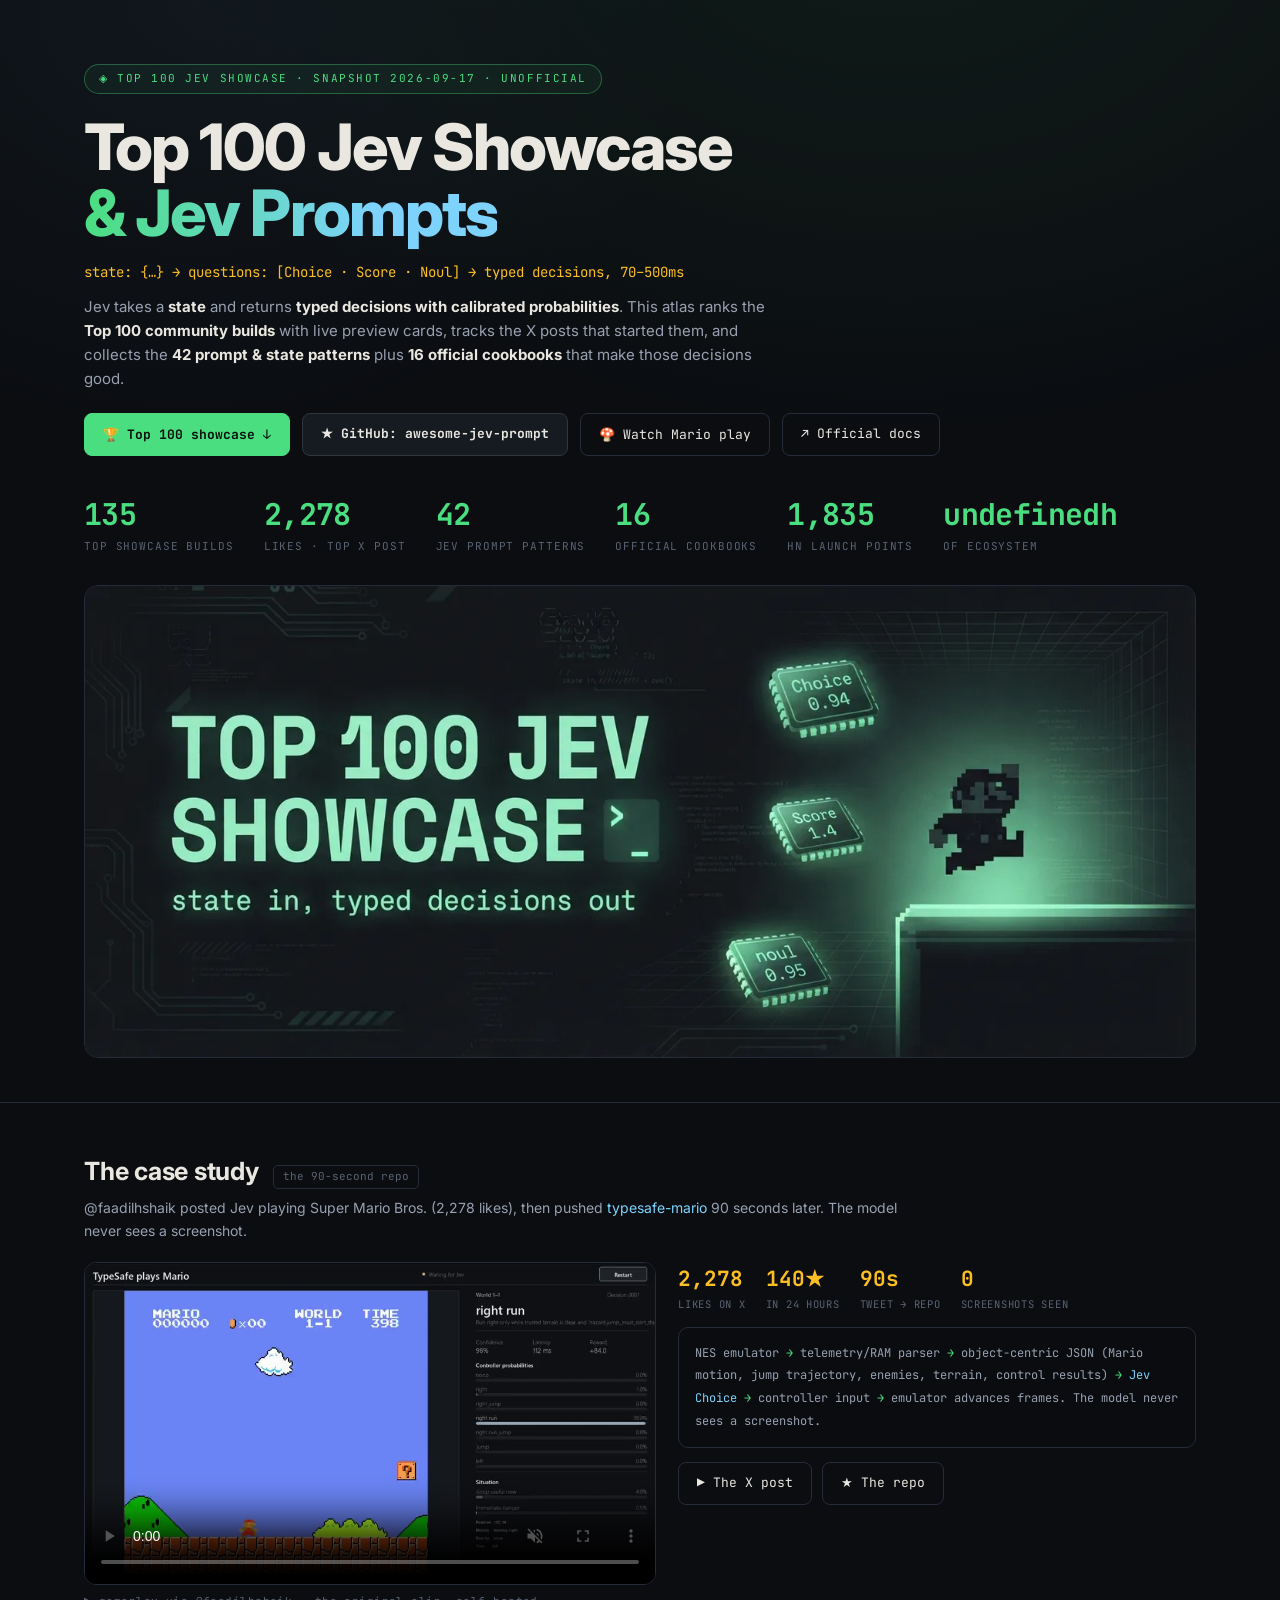
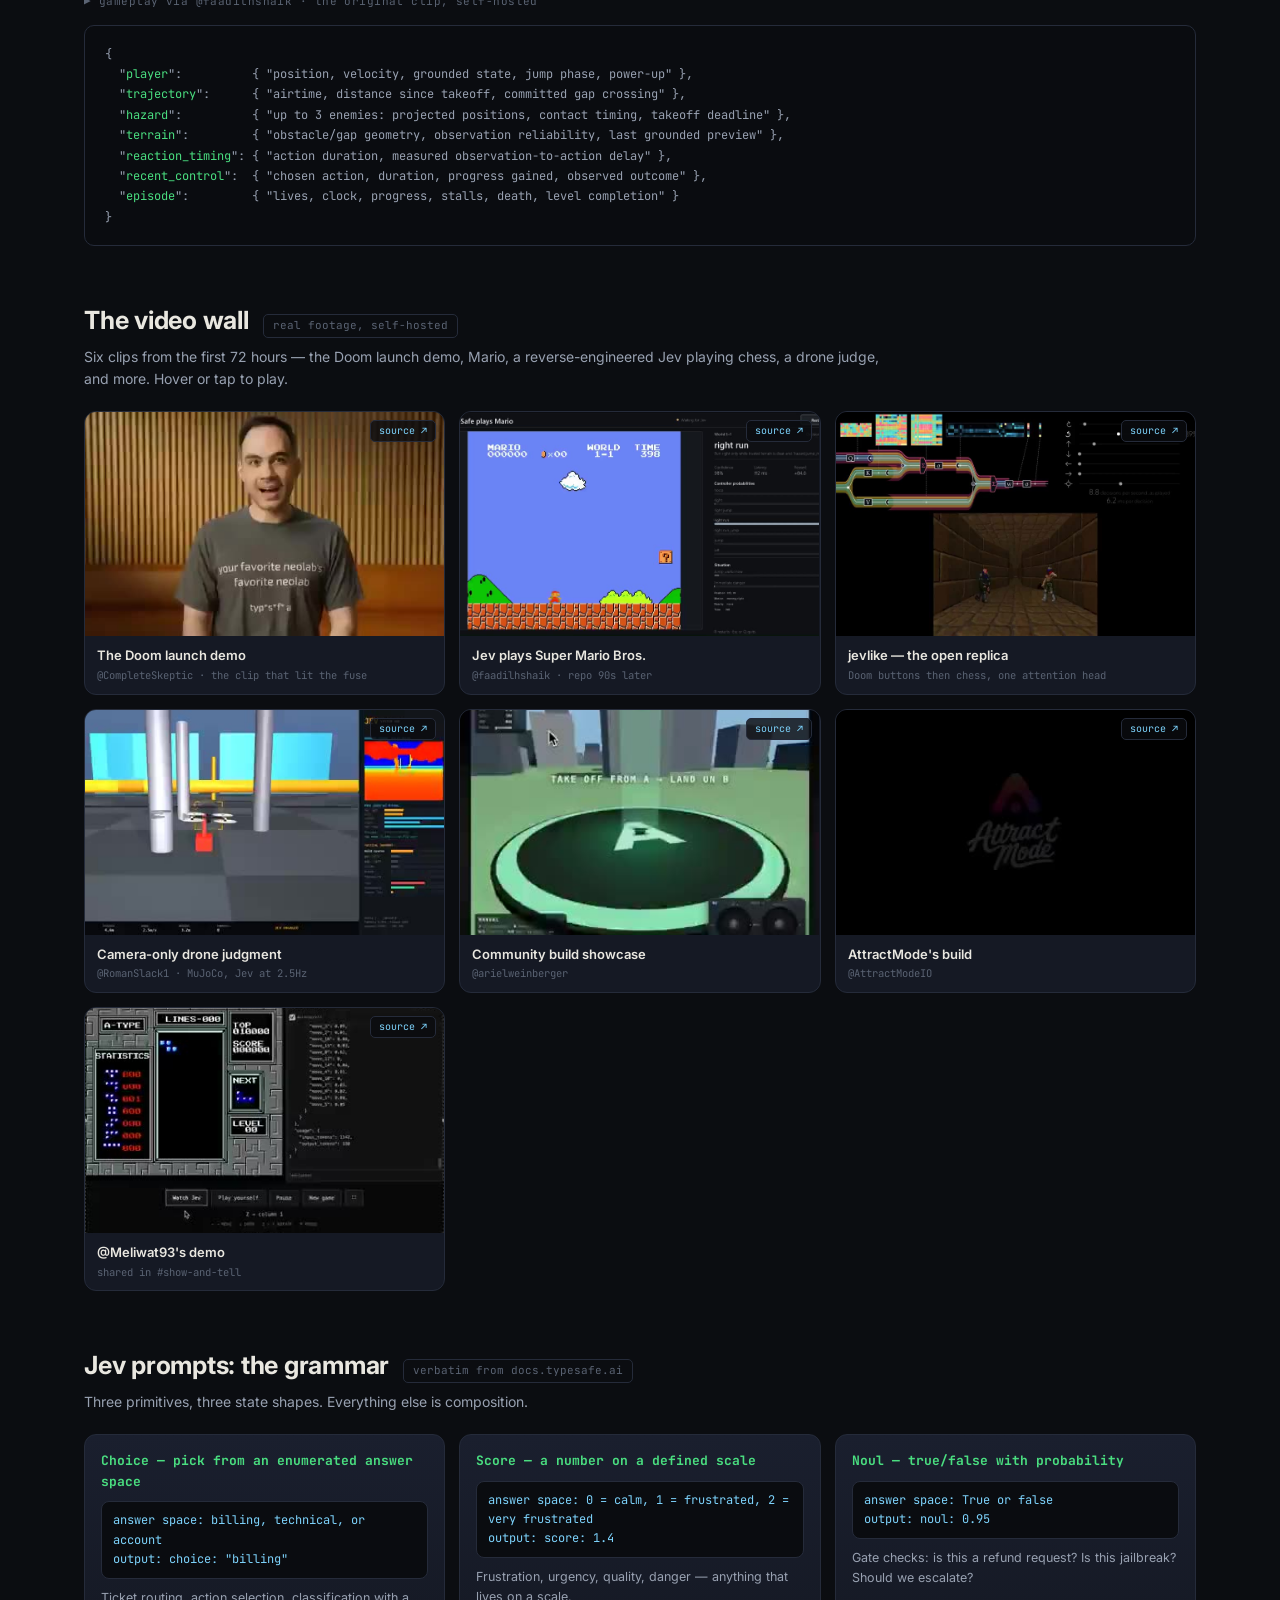
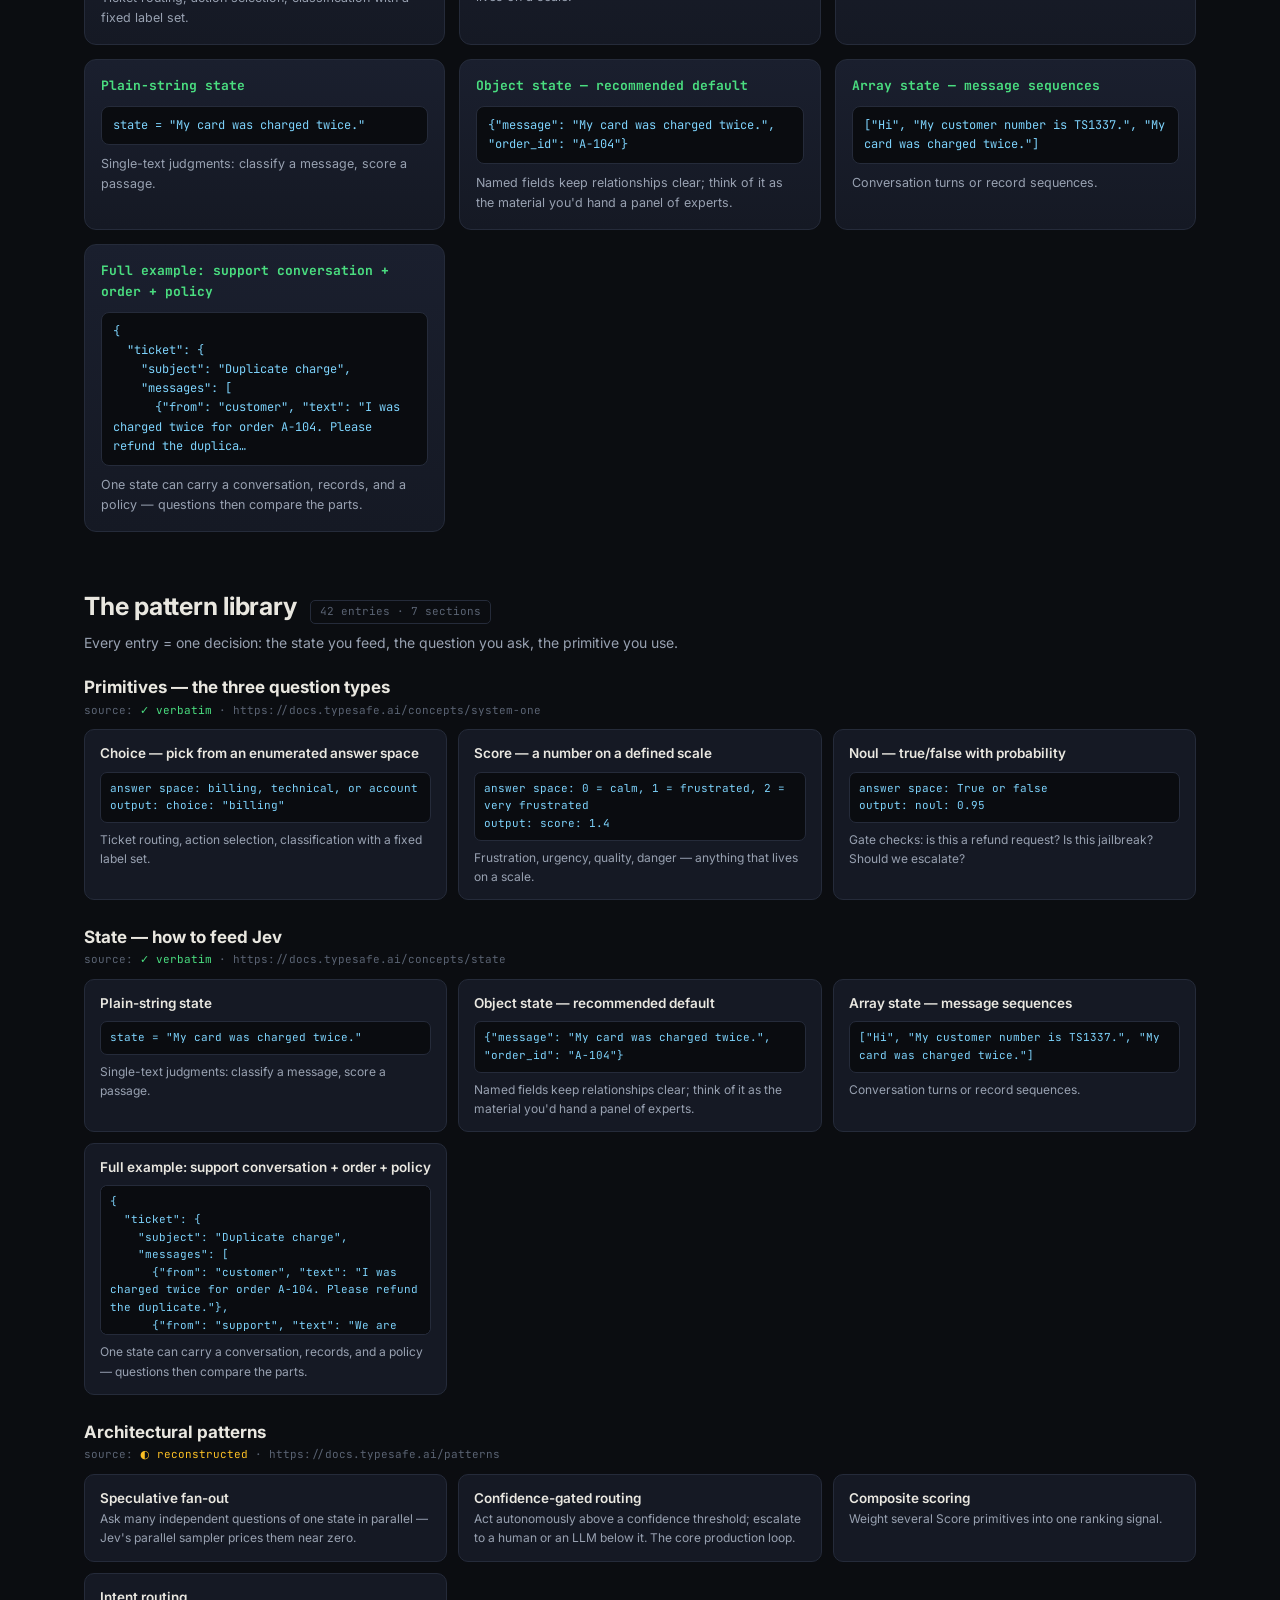
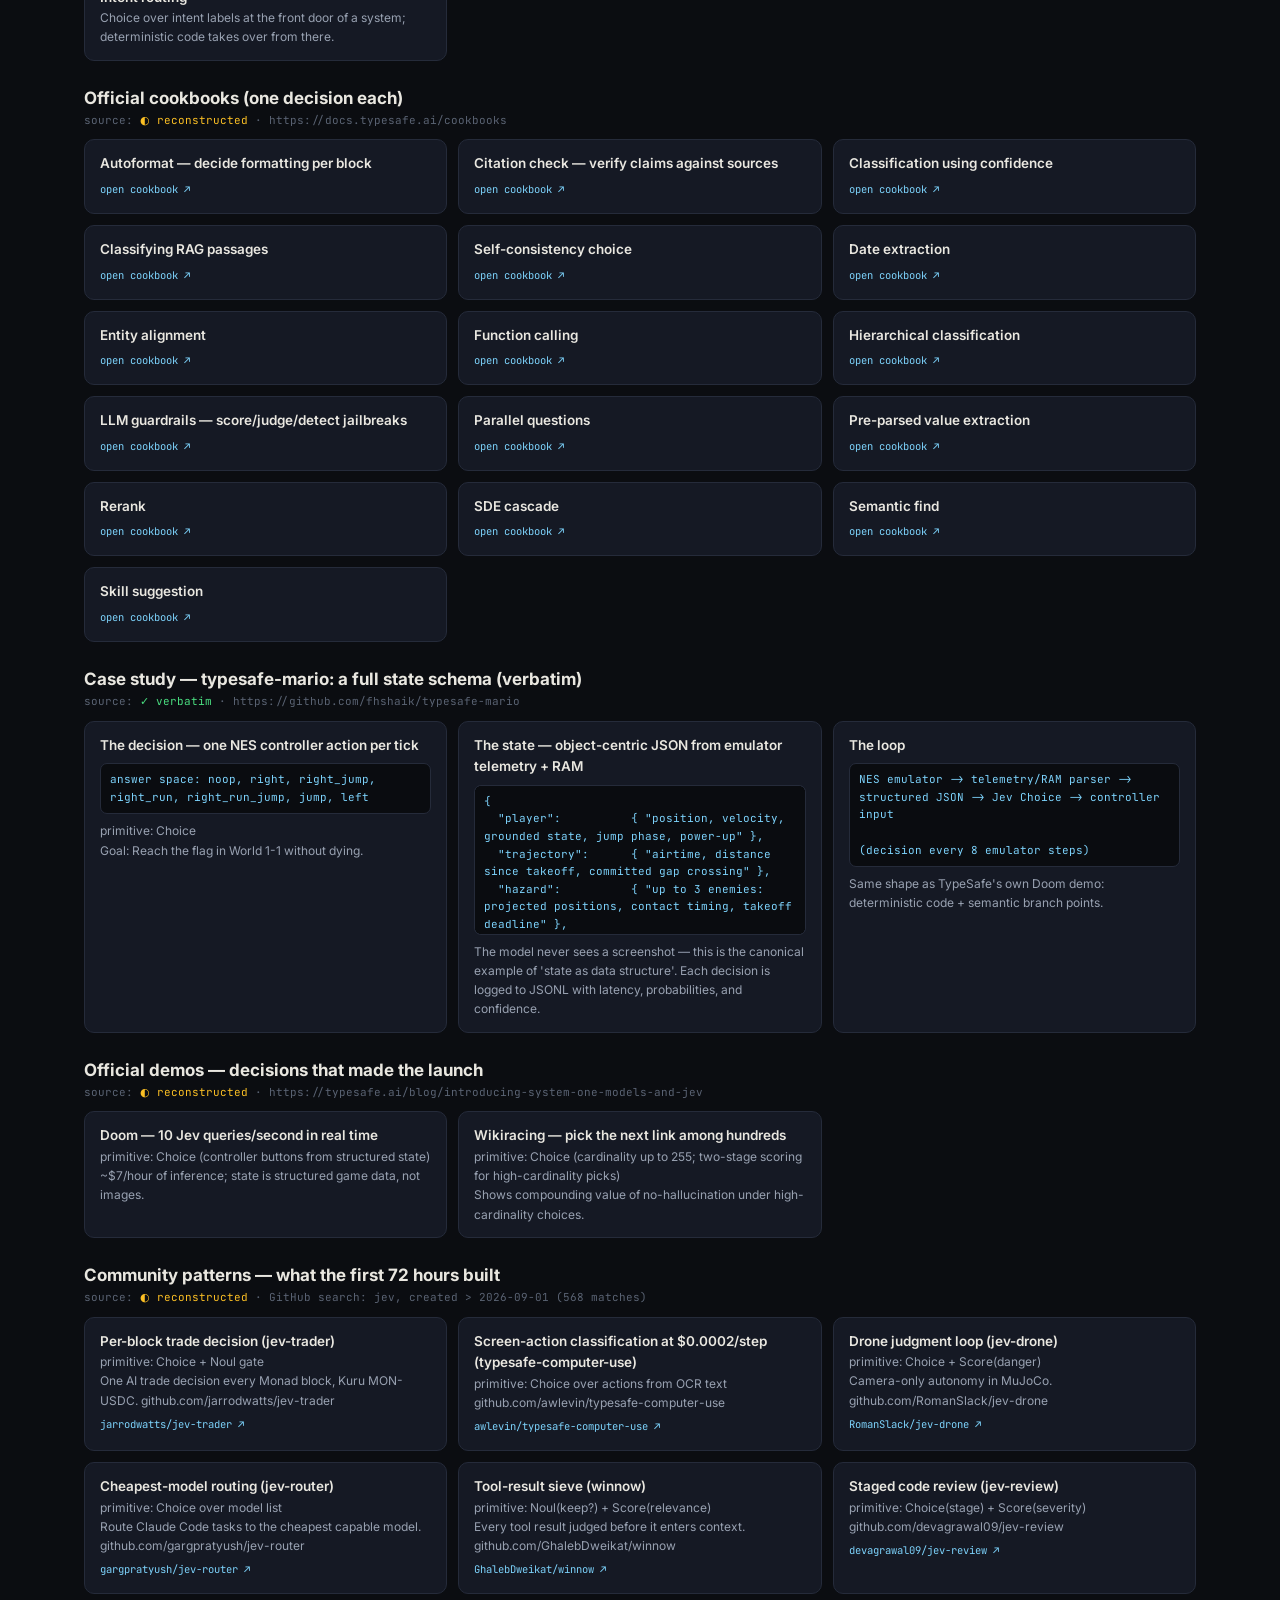
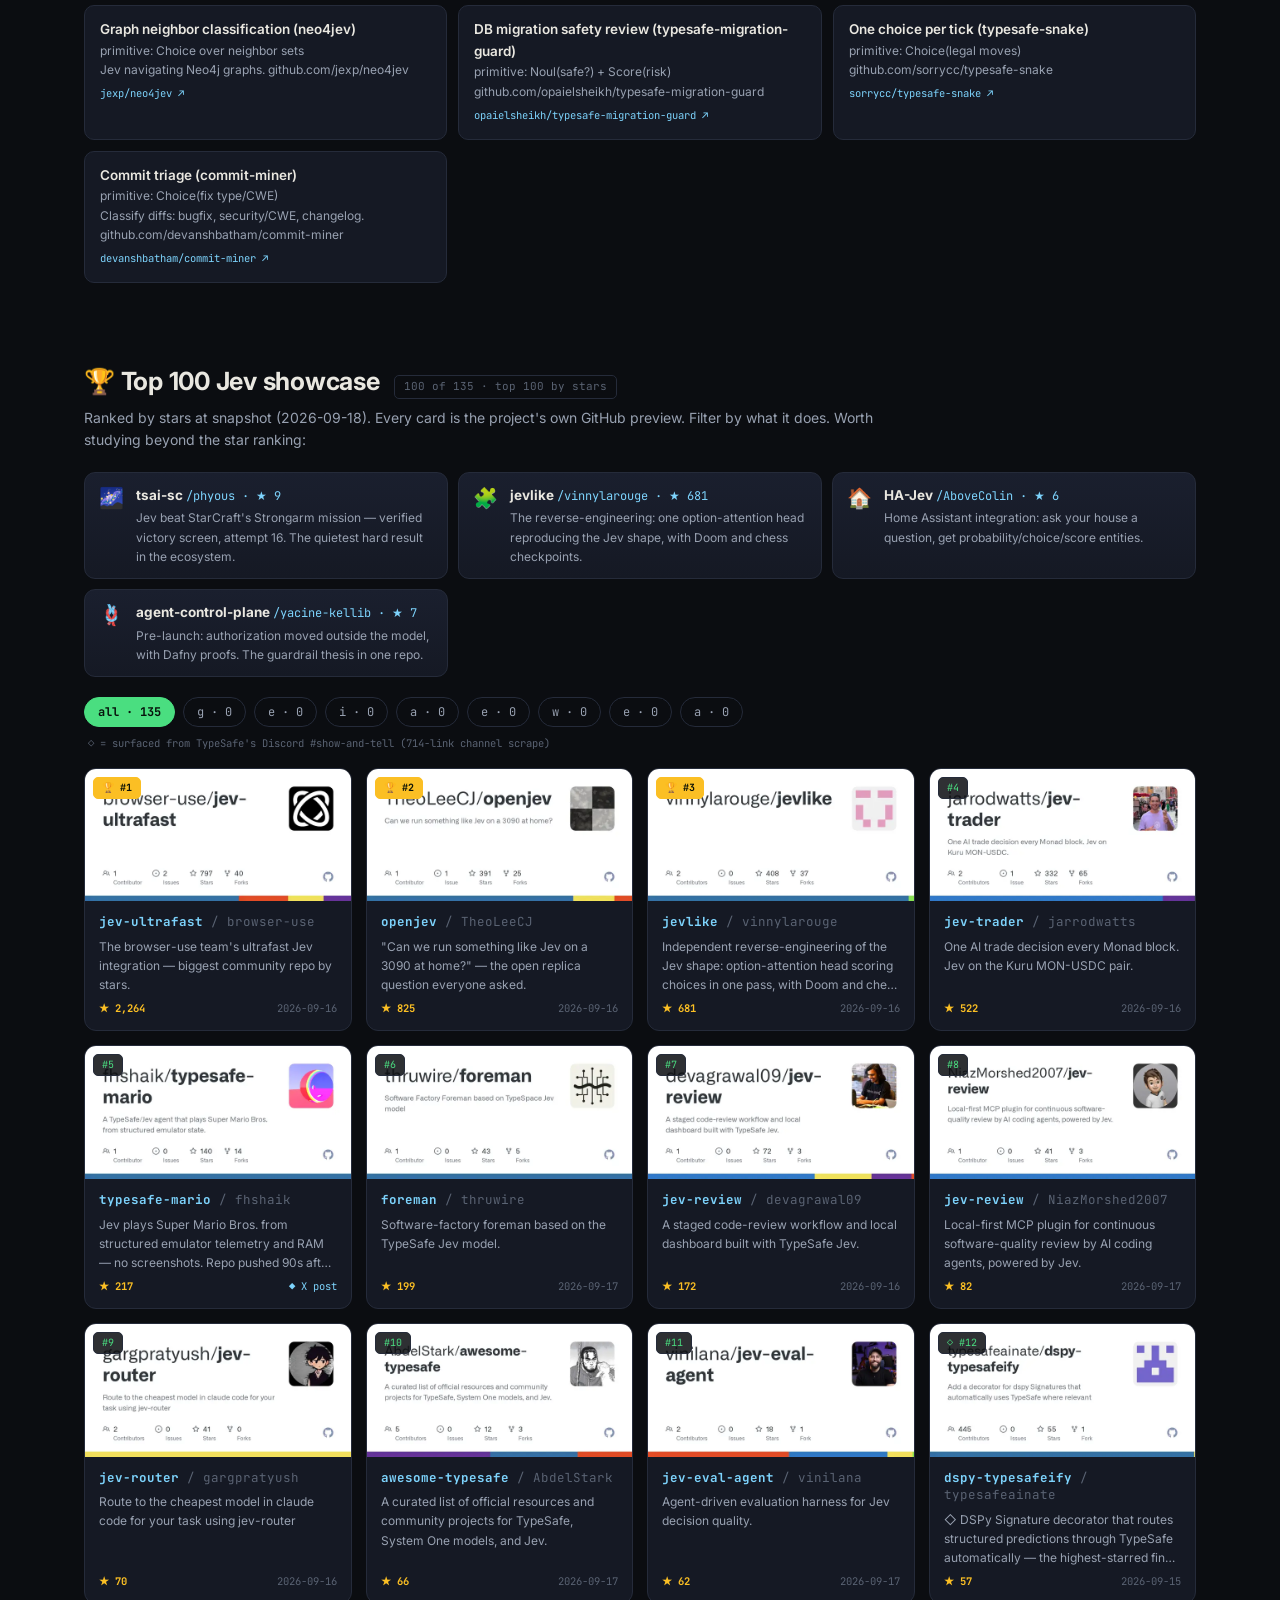
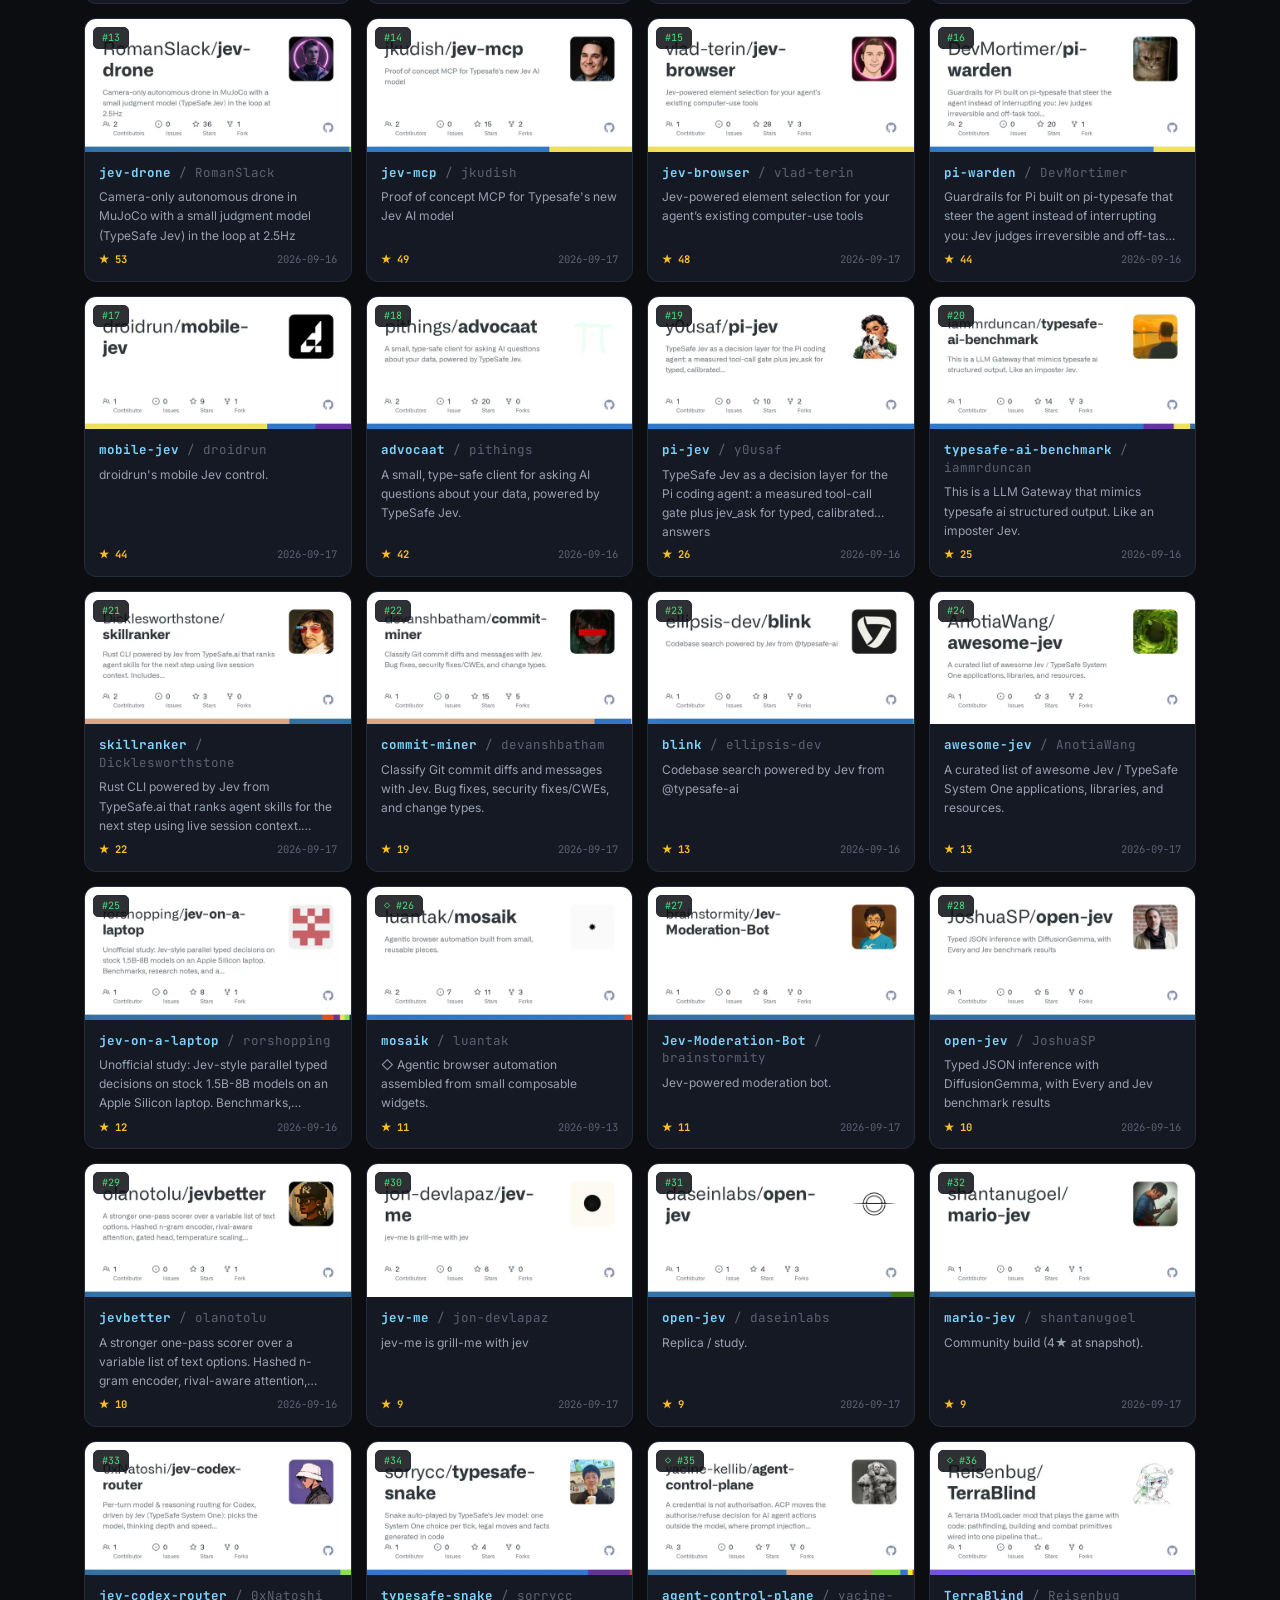
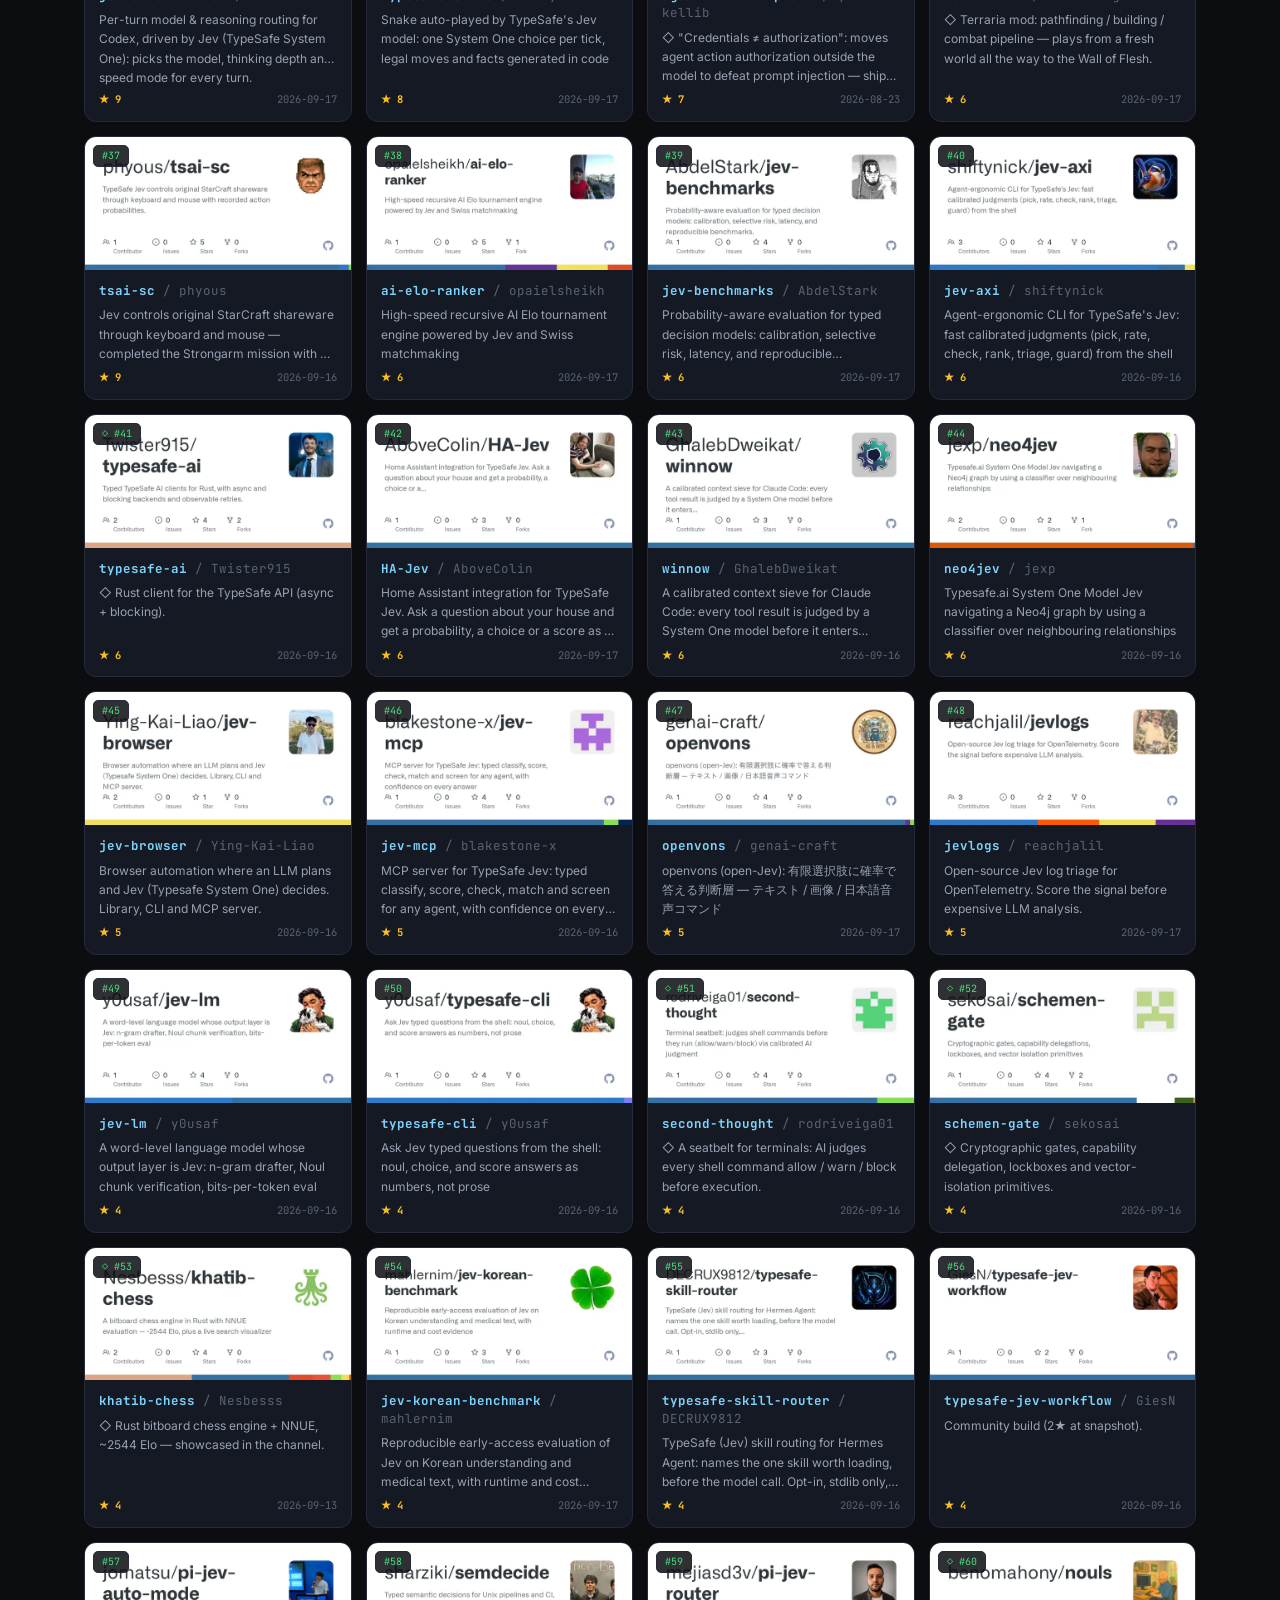
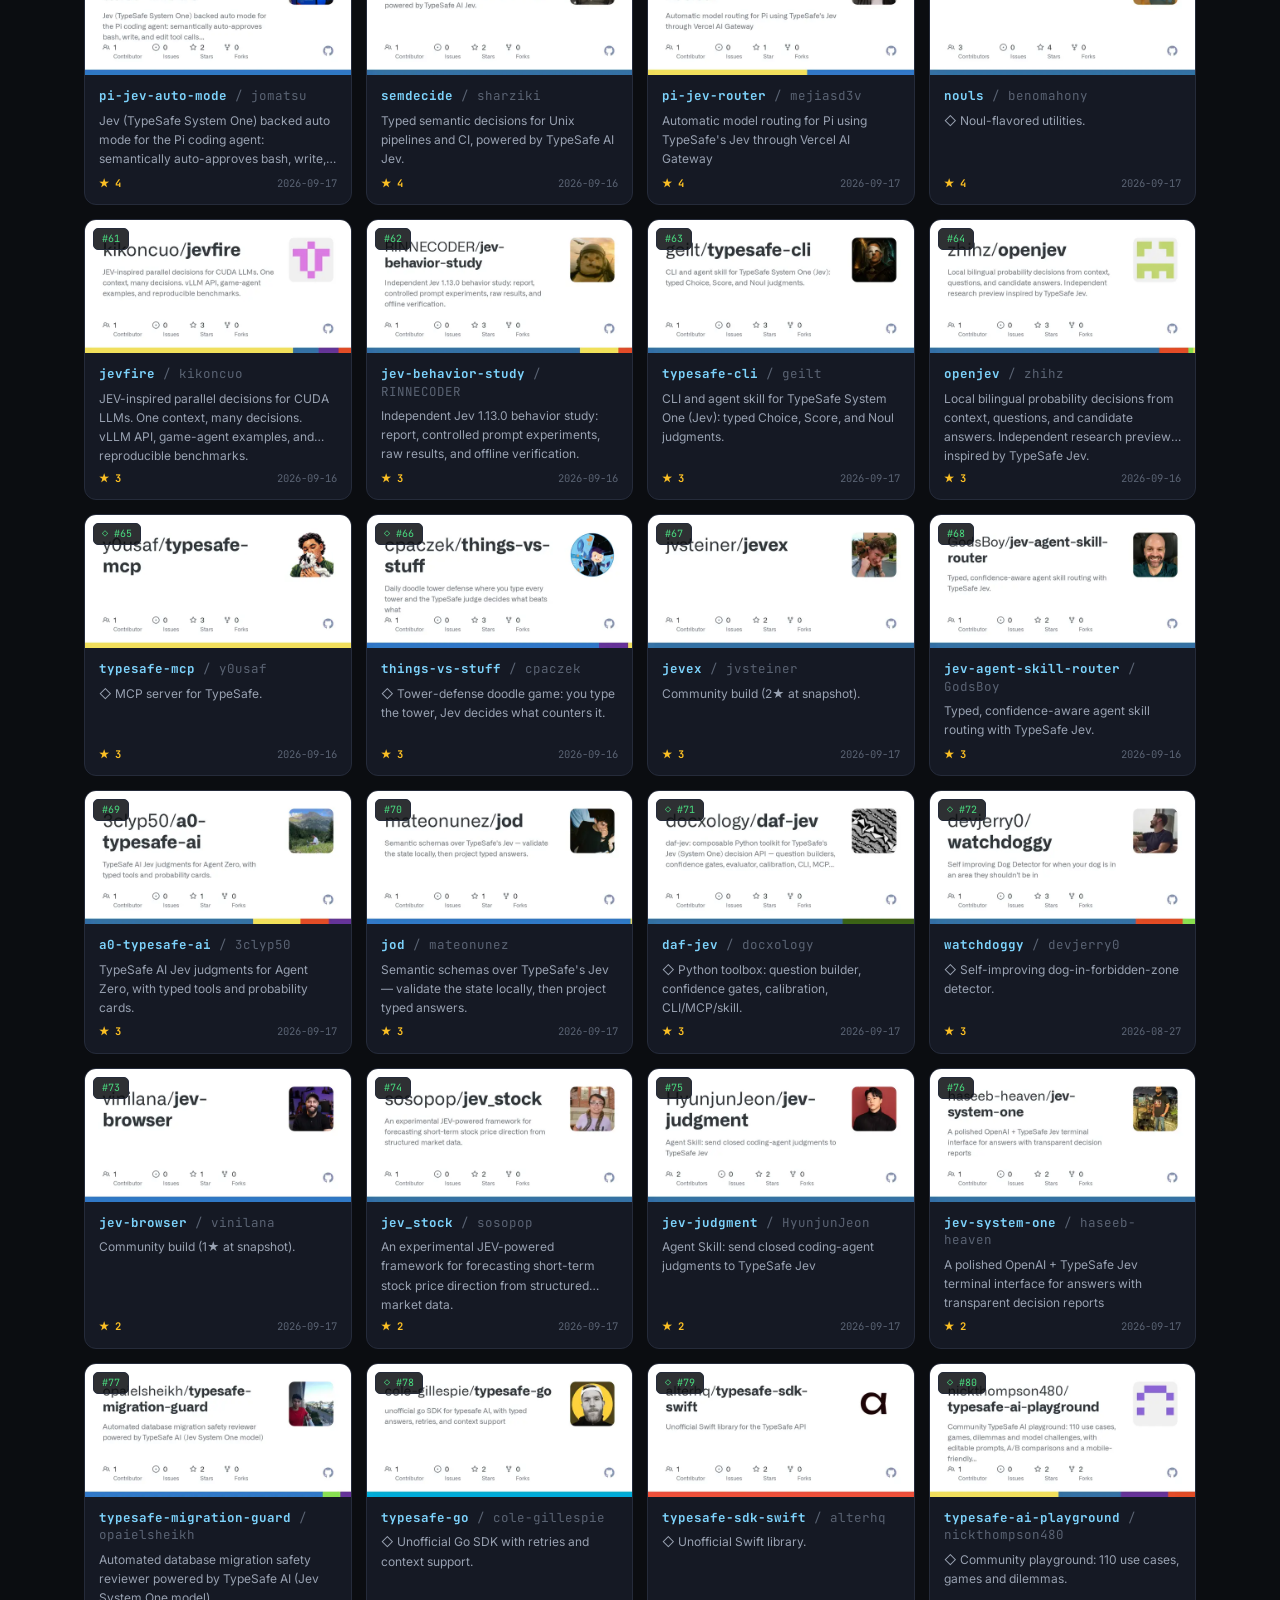
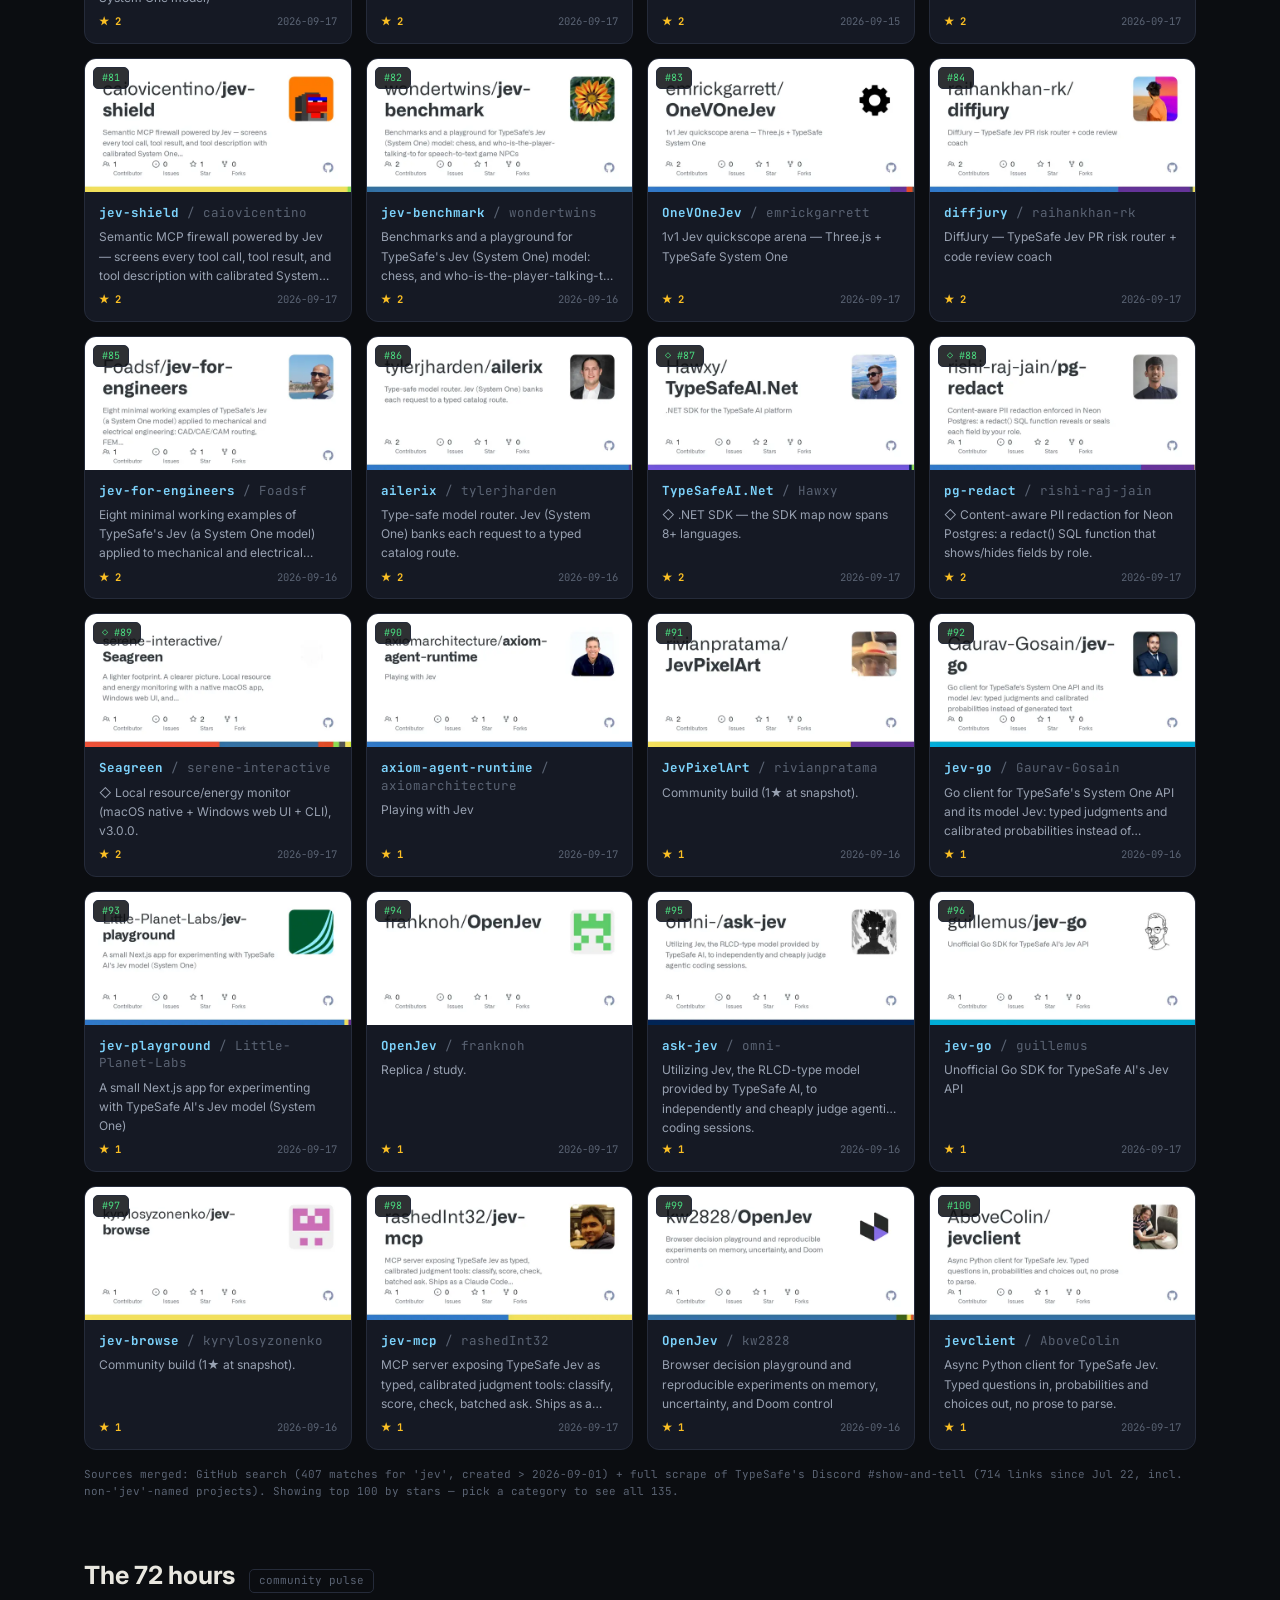
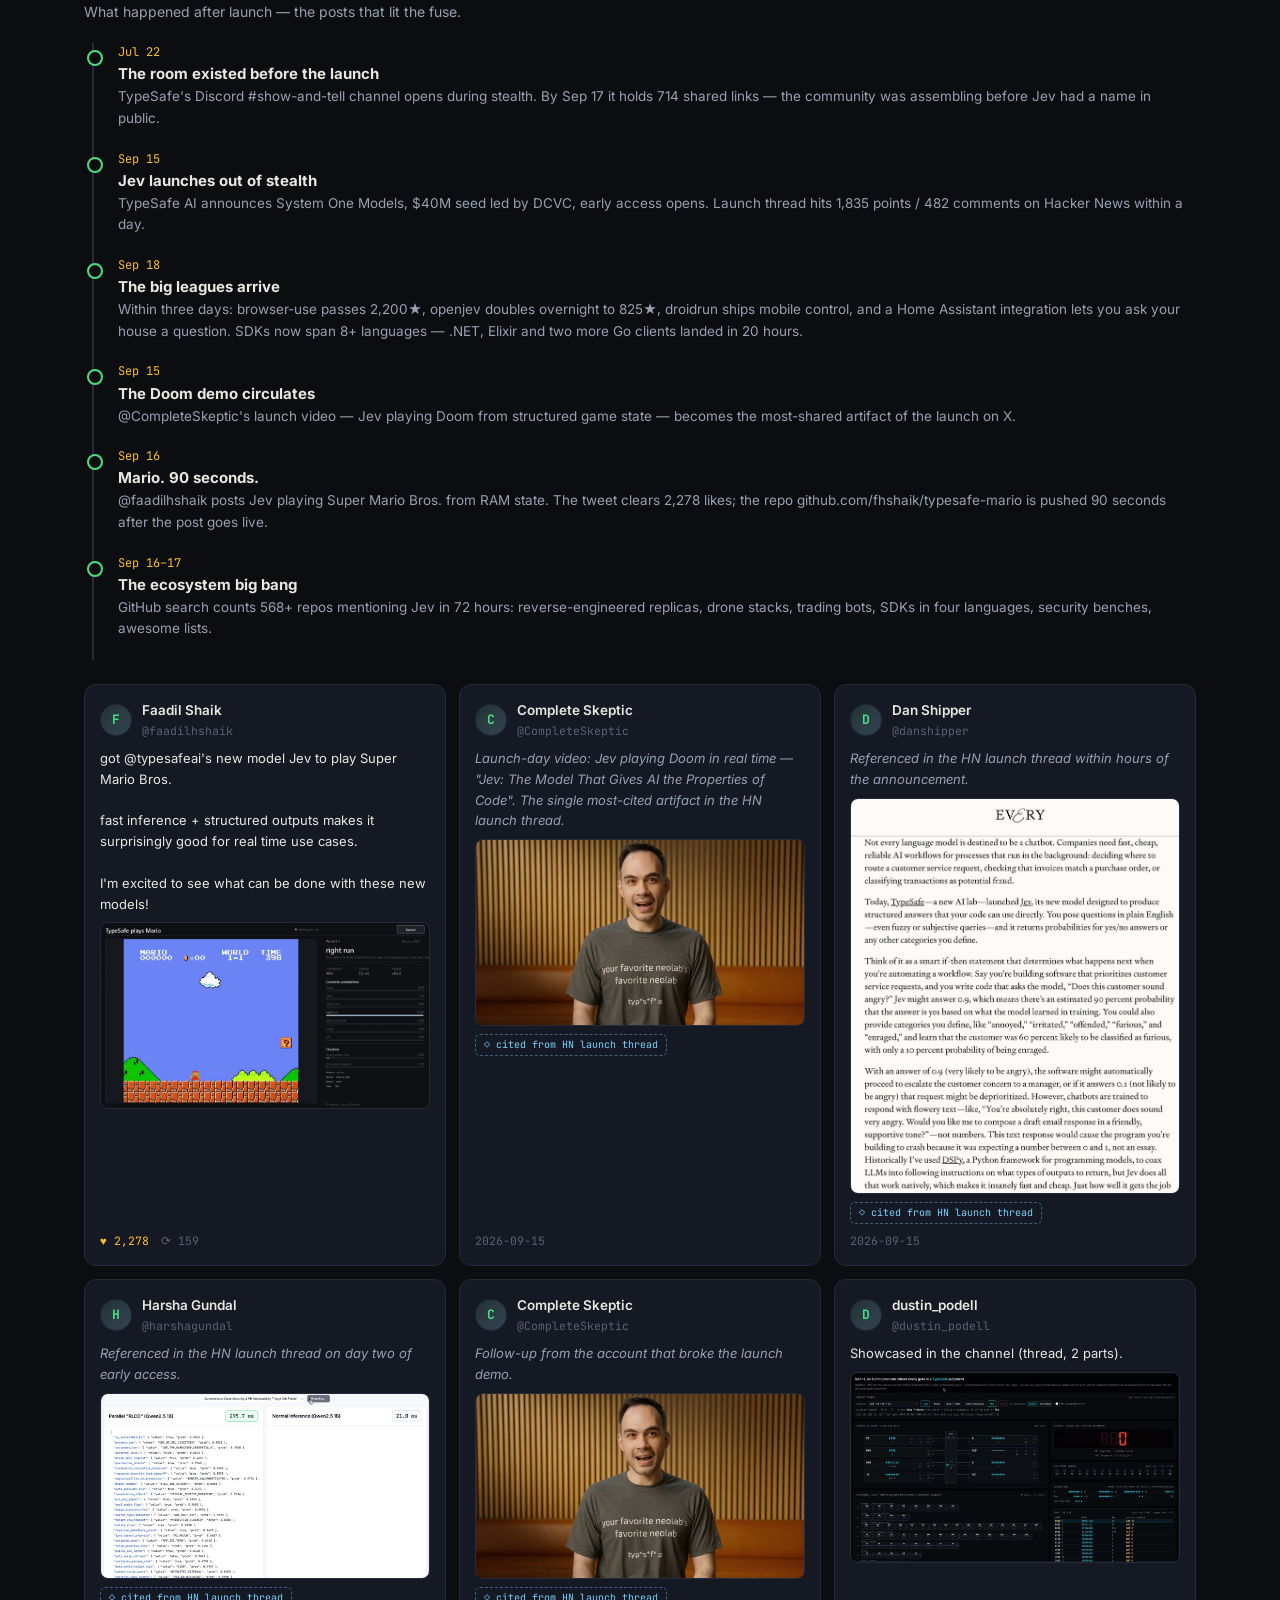
==== commit 0a7908a6: "Worth-study picks (tsai-sc's StarCraft victory front and center) + GitHub CTA on the page hero" ====
--- a/site/index.html
+++ b/site/index.html
@@ -26,6 +26,7 @@
       that make those decisions good.</p>
     <div class="cta">
       <button class="btn primary" onclick="document.getElementById('showcase').scrollIntoView()">🏆 Top 100 showcase ↓</button>
+      <a class="btn gh" href="https://github.com/yangzhou-chaofan/awesome-jev-prompt" target="_blank" rel="noopener">★ GitHub: awesome-jev-prompt</a>
       <button class="btn" onclick="document.getElementById('mario').scrollIntoView()">🍄 Watch Mario play</button>
       <a class="btn" href="https://docs.typesafe.ai/" target="_blank" rel="noopener">↗ Official docs</a>
     </div>
@@ -85,8 +86,9 @@
   <!-- SHOWCASE -->
   <section id="showcase">
     <div class="sec-head"><h2>🏆 Top 100 Jev showcase</h2><span class="k" id="r-count"></span></div>
-    <p class="sec-sub">Ranked by stars at snapshot (2026-09-17). Every card is the project's own GitHub preview.
-      Filter by what it does.</p>
+    <p class="sec-sub">Ranked by stars at snapshot (2026-09-18). Every card is the project's own GitHub preview.
+      Filter by what it does. Worth studying beyond the star ranking:</p>
+    <div class="study-row" id="study-row"></div>
     <div class="filters" id="filters"></div>
     <div class="rgrid" id="repo-grid"></div>
     <p class="tailnote" id="tailnote"></p>
--- a/site/style.css
+++ b/site/style.css
@@ -160,3 +160,16 @@
 .vcard .vt { font-size: 13px; font-weight: 600; padding: 9px 12px 1px; }
 .vcard .vw { font-family: var(--mono); font-size: 10.5px; color: var(--faint); padding: 0 12px; }
 .vcard .vlink { position: absolute; top: 8px; right: 8px; font-family: var(--mono); font-size: 10px; background: rgba(10,12,16,.8); border: 1px solid var(--line); border-radius: 5px; padding: 2px 8px; }
+
+/* worth-study picks */
+.study-row { display: grid; grid-template-columns: repeat(auto-fill, minmax(330px, 1fr)); gap: 10px; margin-bottom: 20px; }
+.study { display: flex; gap: 12px; align-items: flex-start; background: linear-gradient(180deg, var(--card2), var(--card)); border: 1px solid var(--line); border-radius: 11px; padding: 12px 14px; transition: .15s; }
+.study:hover { border-color: var(--green); transform: translateY(-1px); text-decoration: none; }
+.study .si { font-size: 20px; line-height: 1.3; }
+.study .st { font-weight: 700; font-size: 13.5px; color: var(--ink); }
+.study .st span { color: var(--blue); font-family: var(--mono); font-weight: 400; font-size: 12px; }
+.study .sd { font-size: 12px; color: var(--dim); margin-top: 2px; }
+
+/* github cta */
+.btn.gh { background: #161b22; border-color: #30363d; color: #e9e7e0; font-weight: 700; }
+.btn.gh:hover { border-color: #6e7681; }
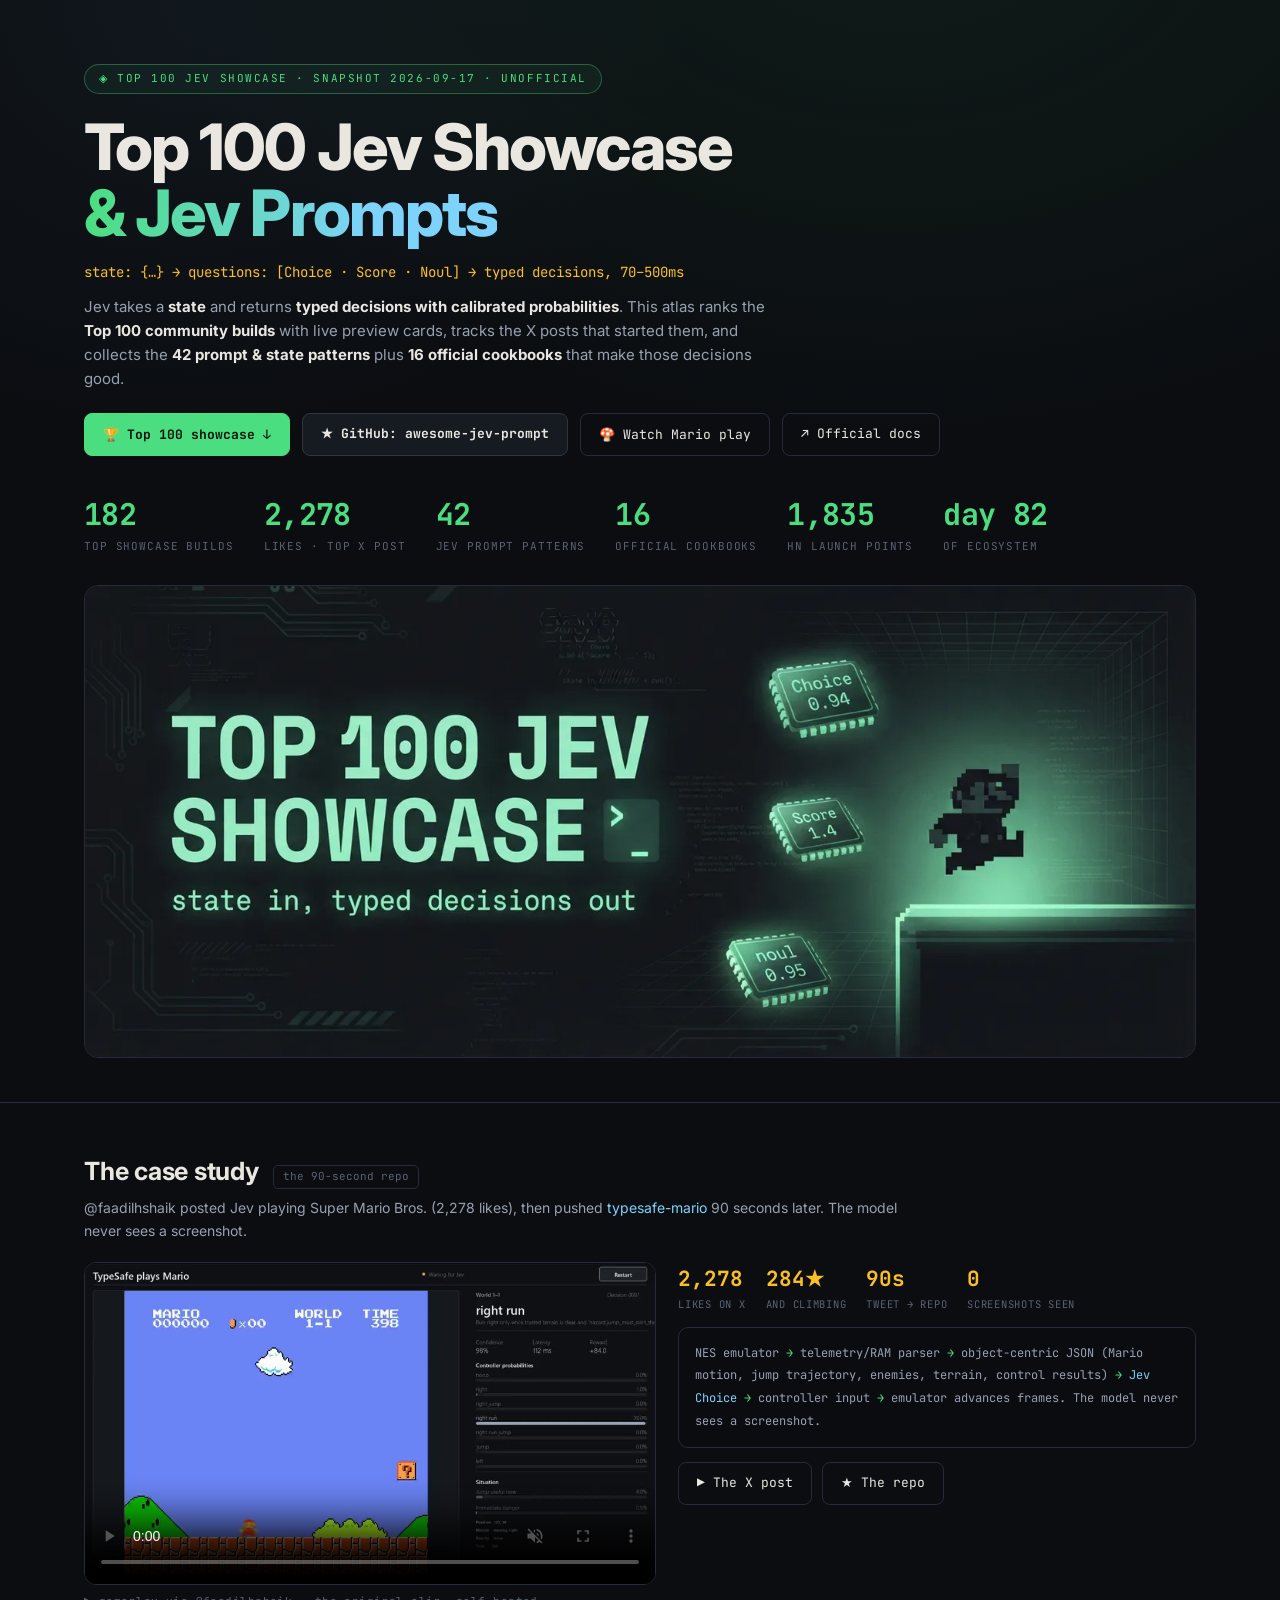
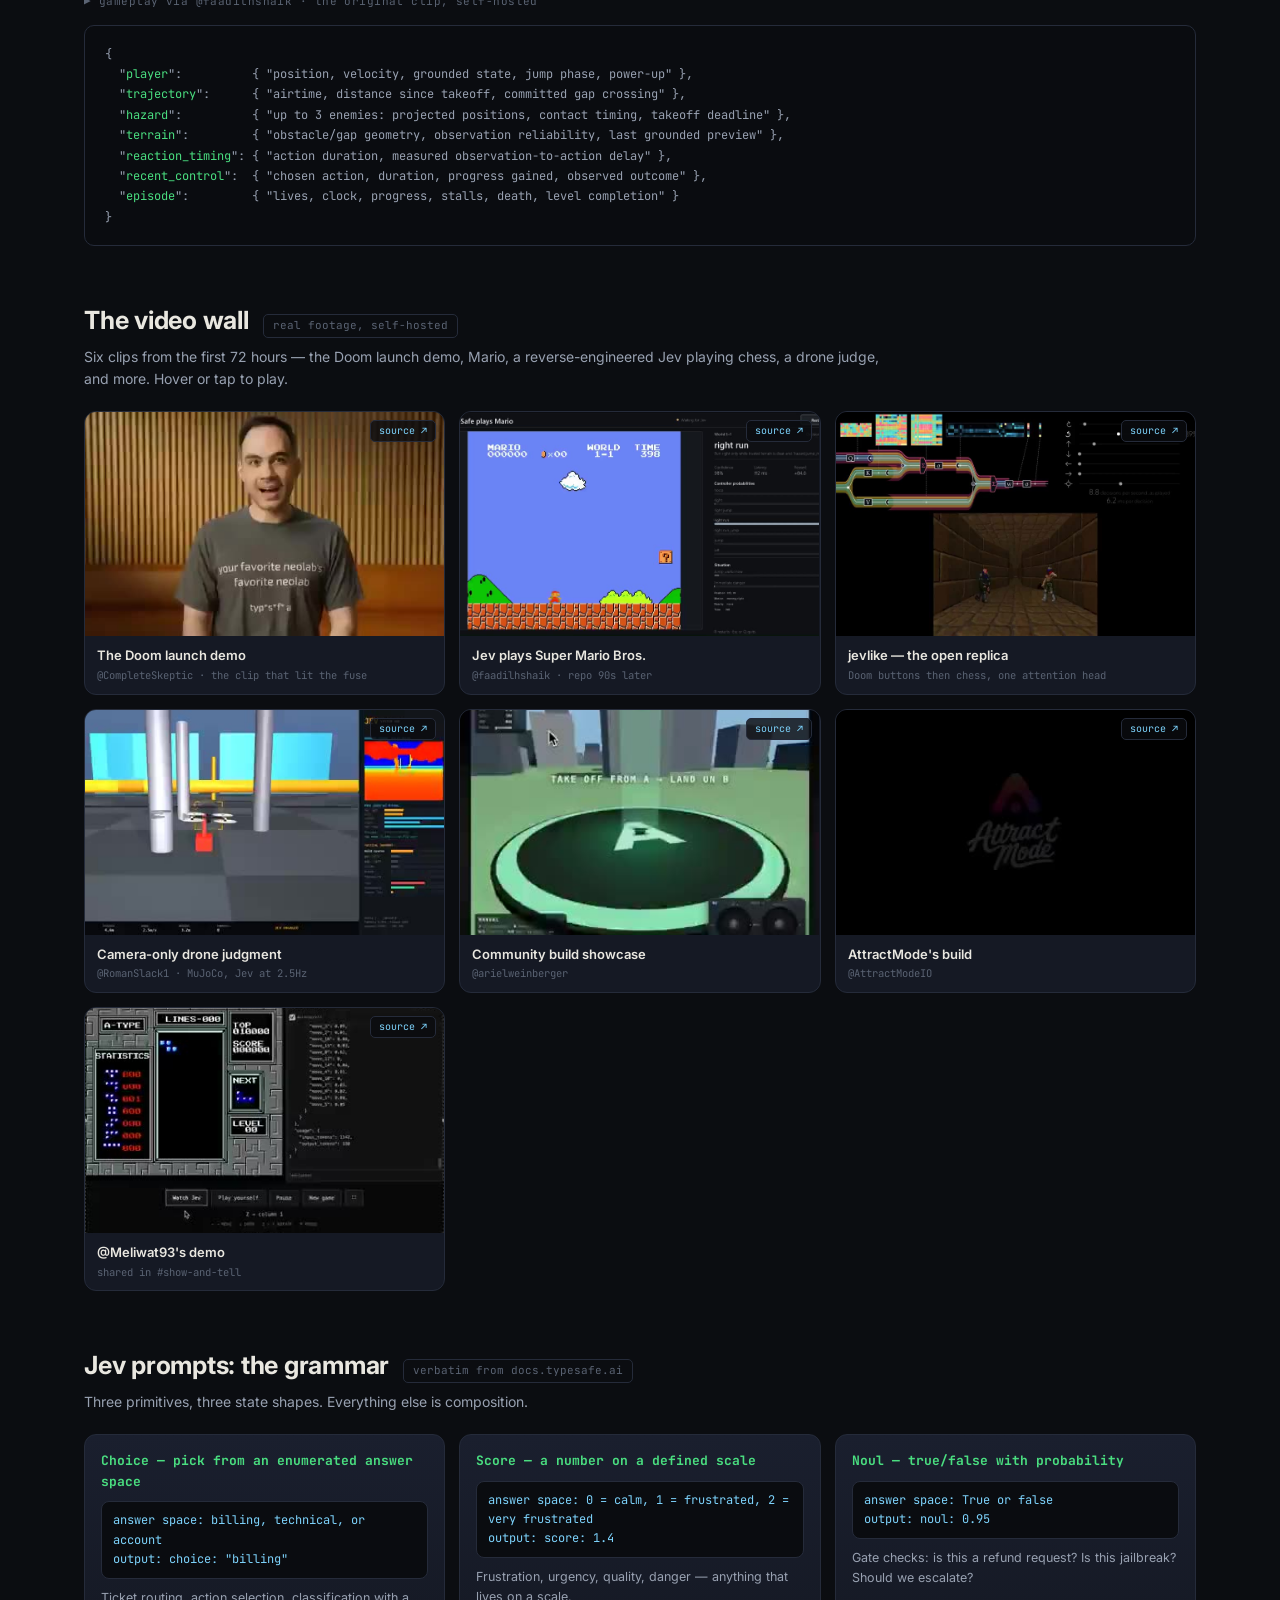
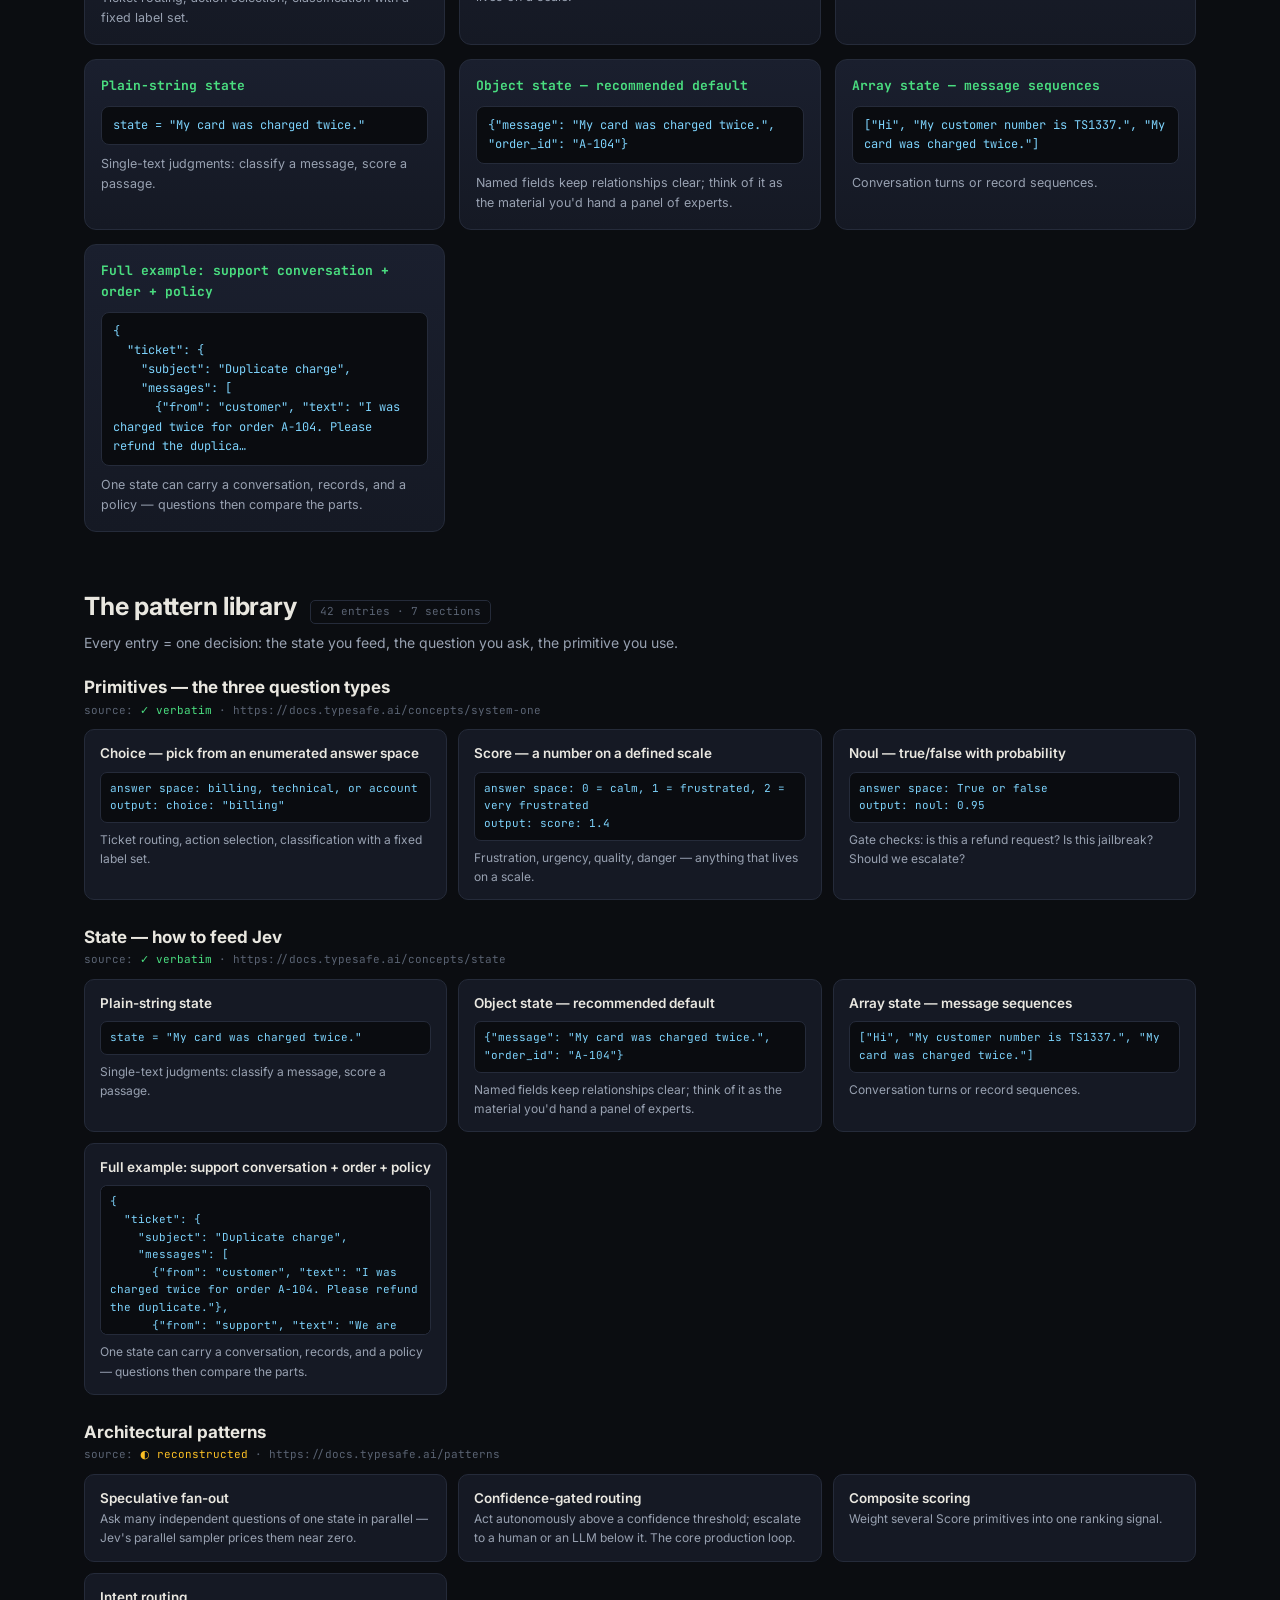
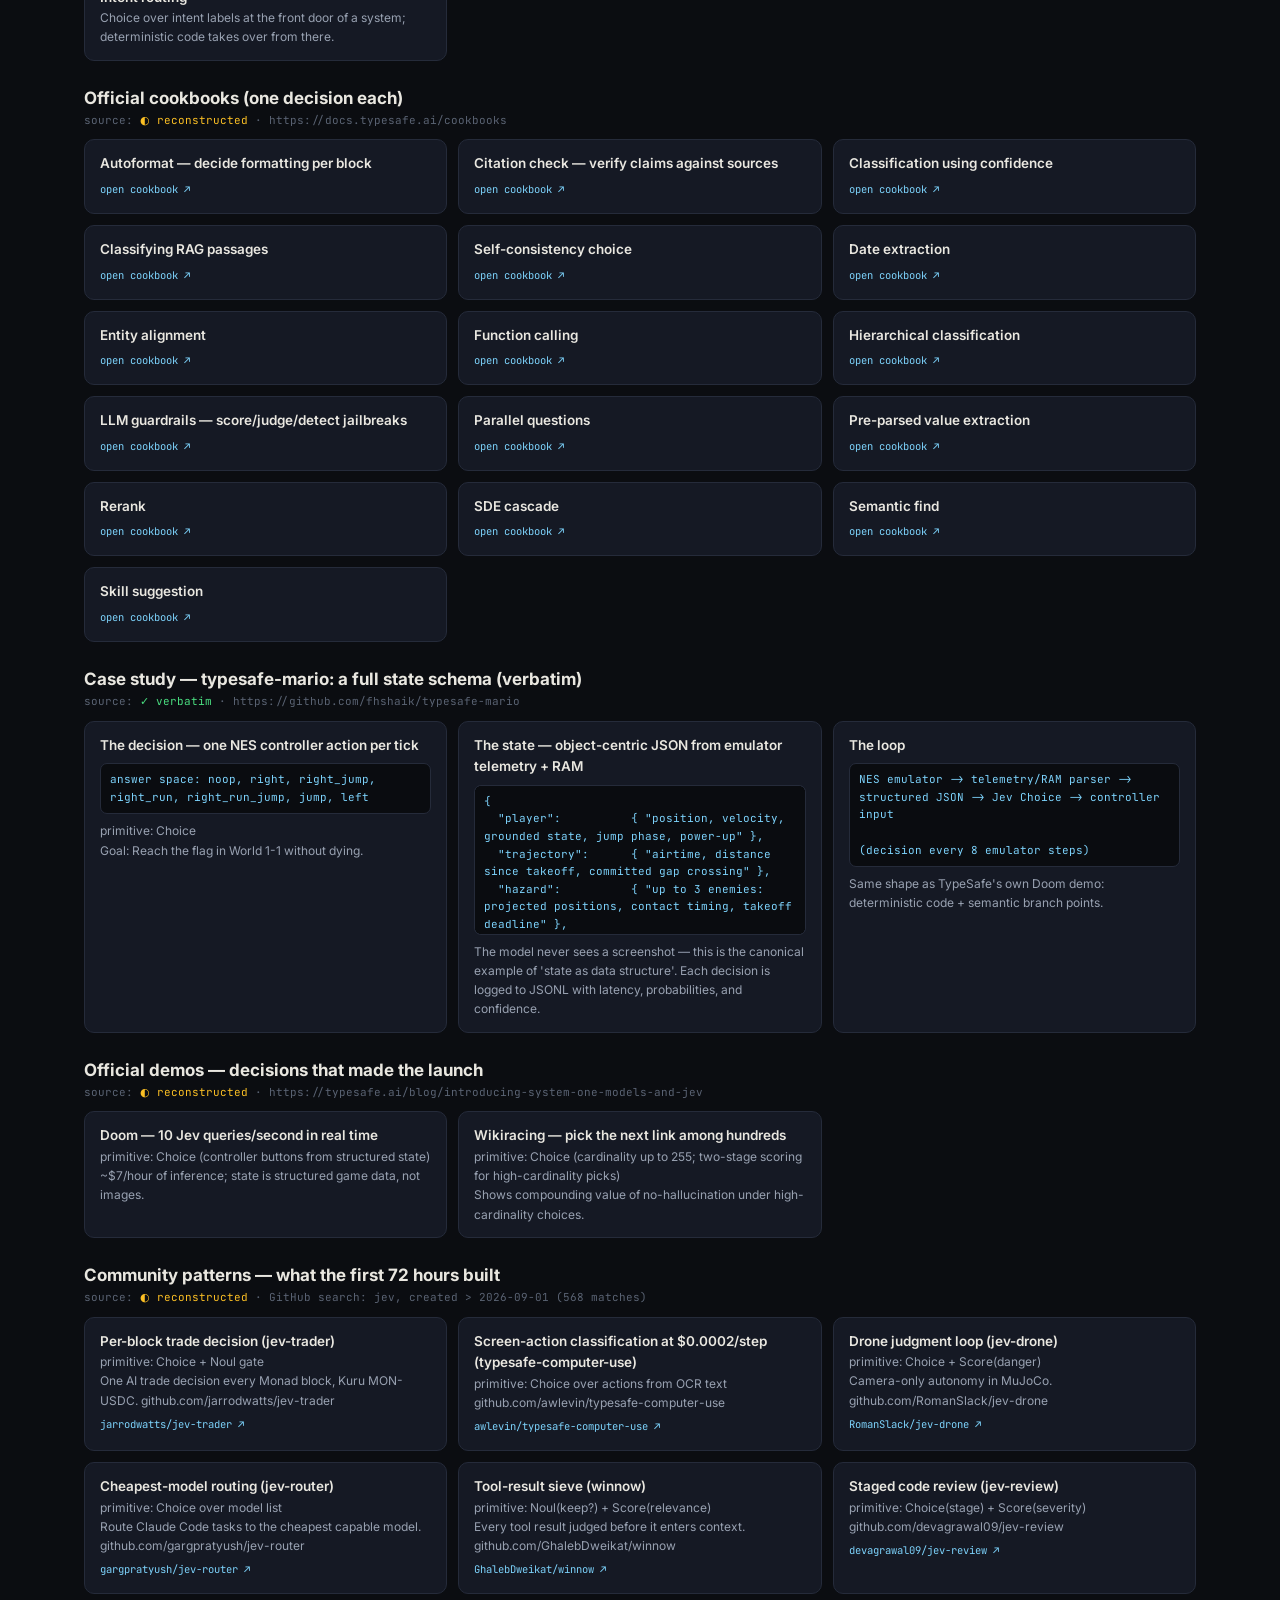
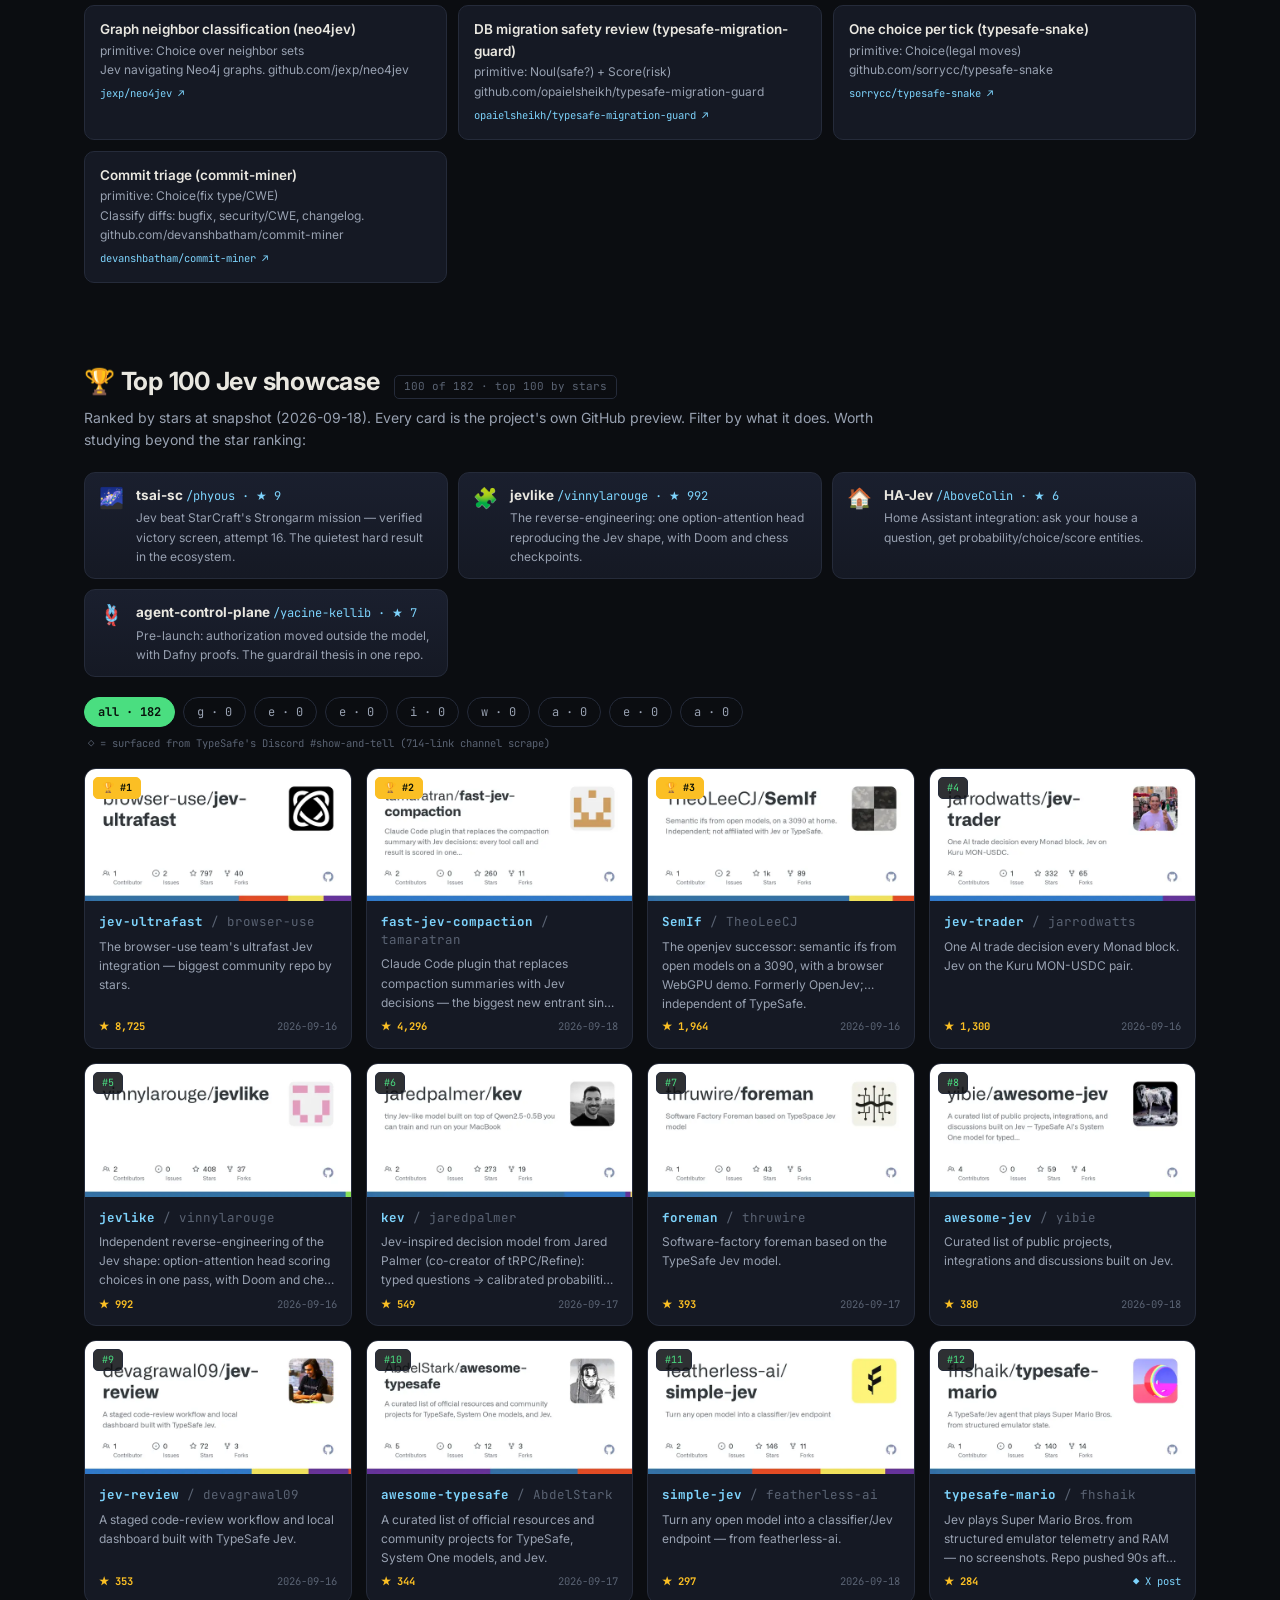
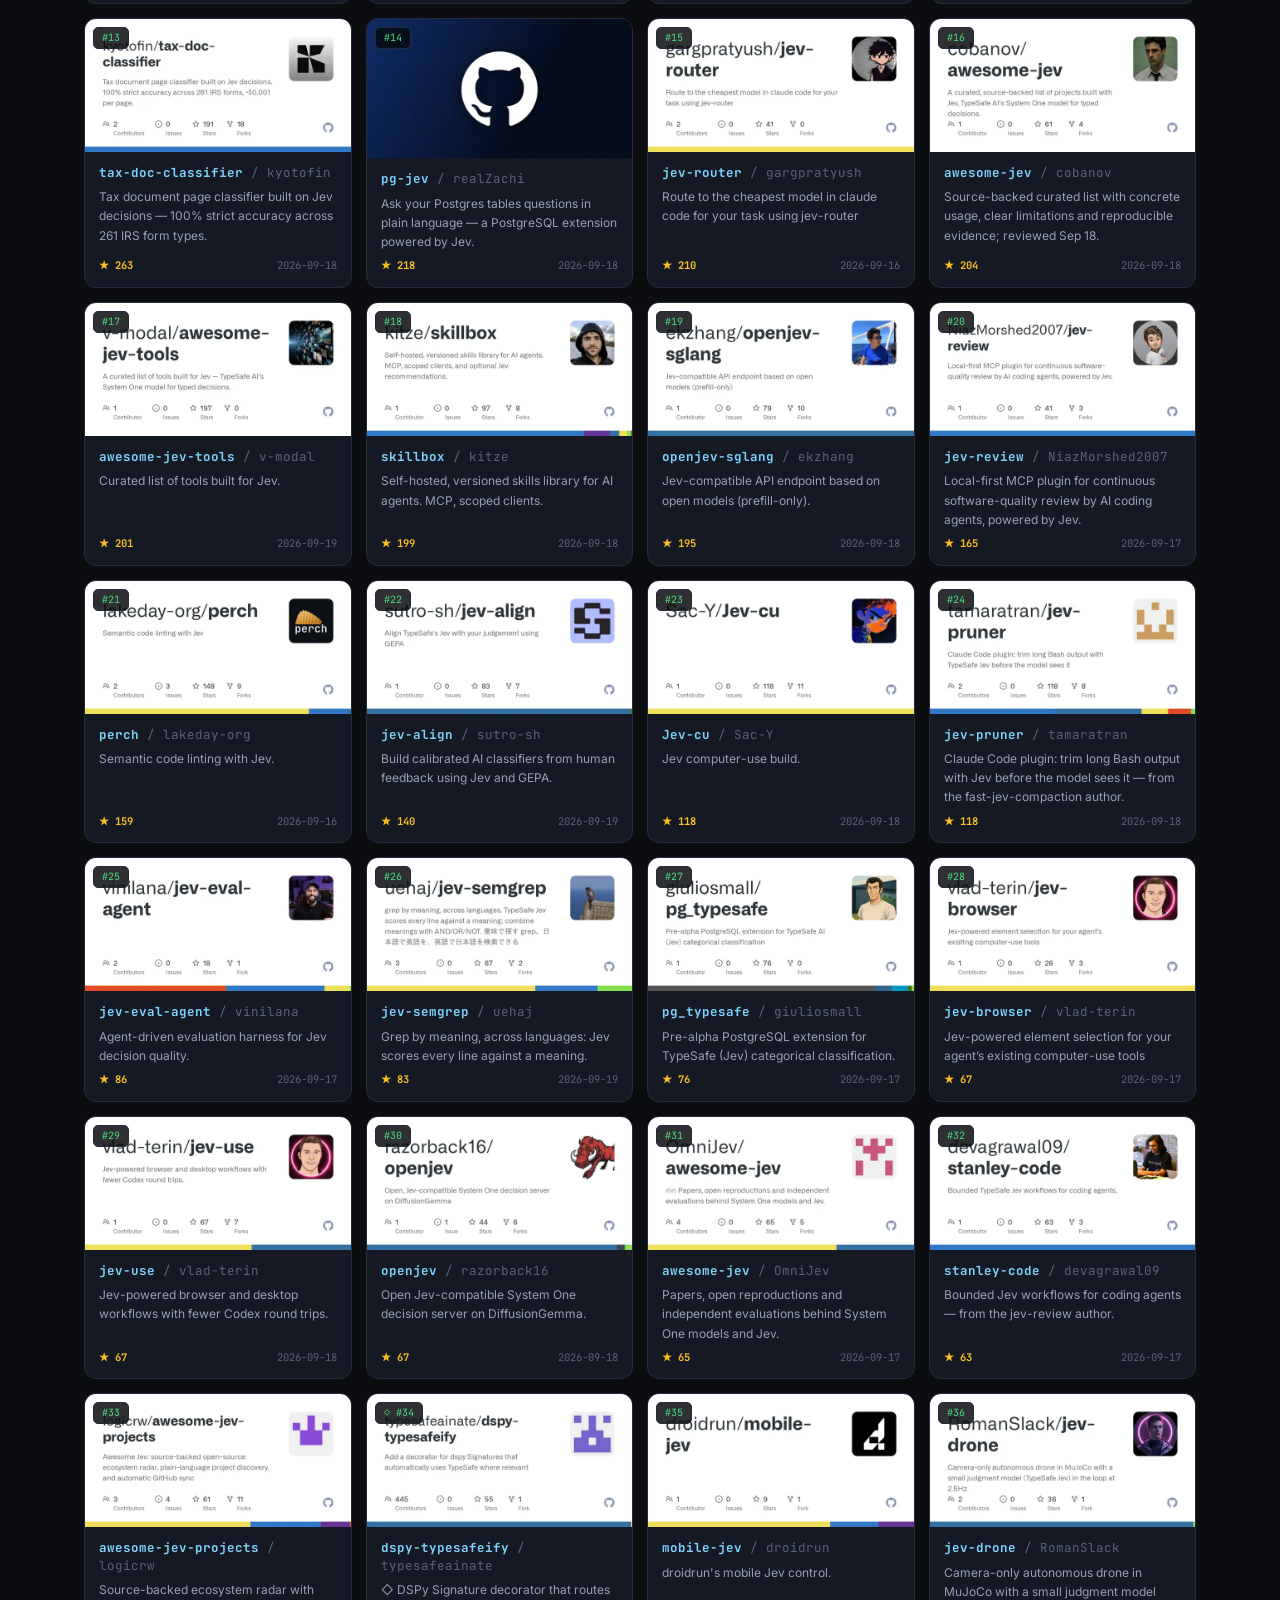
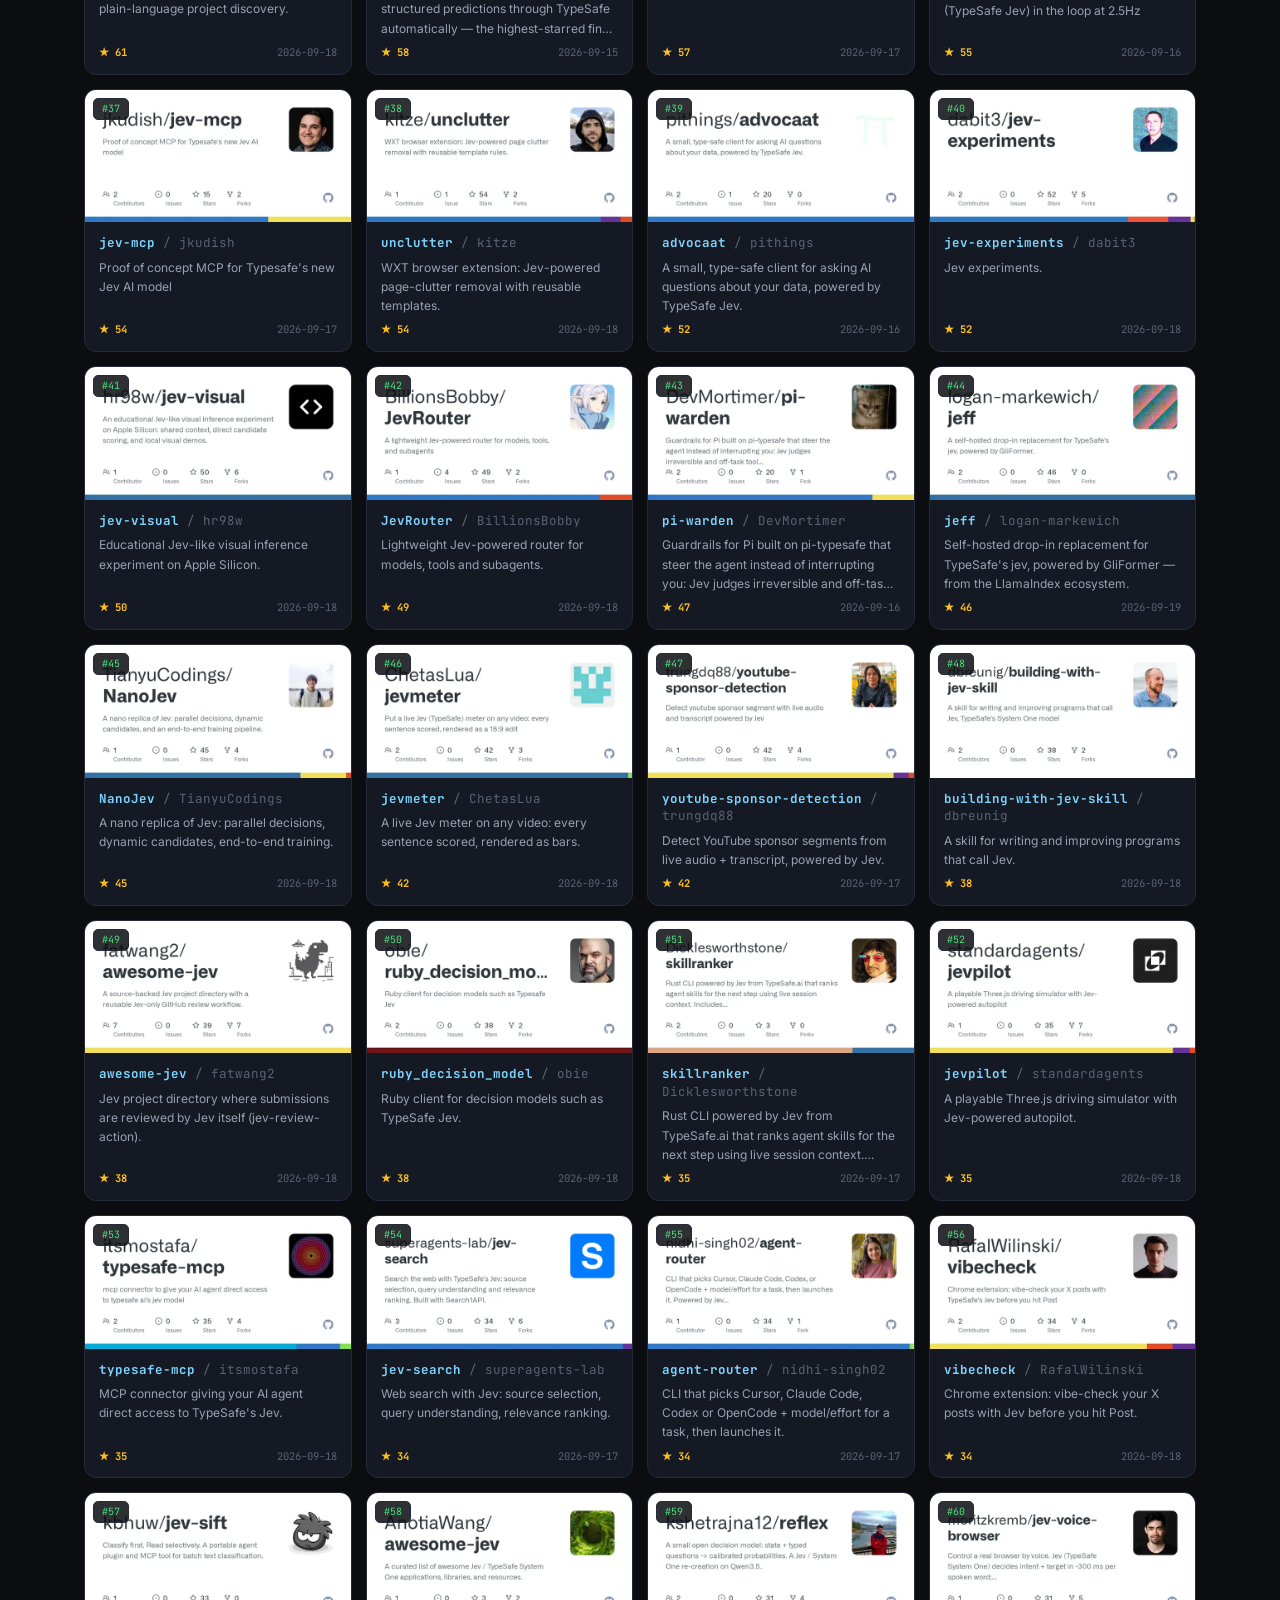
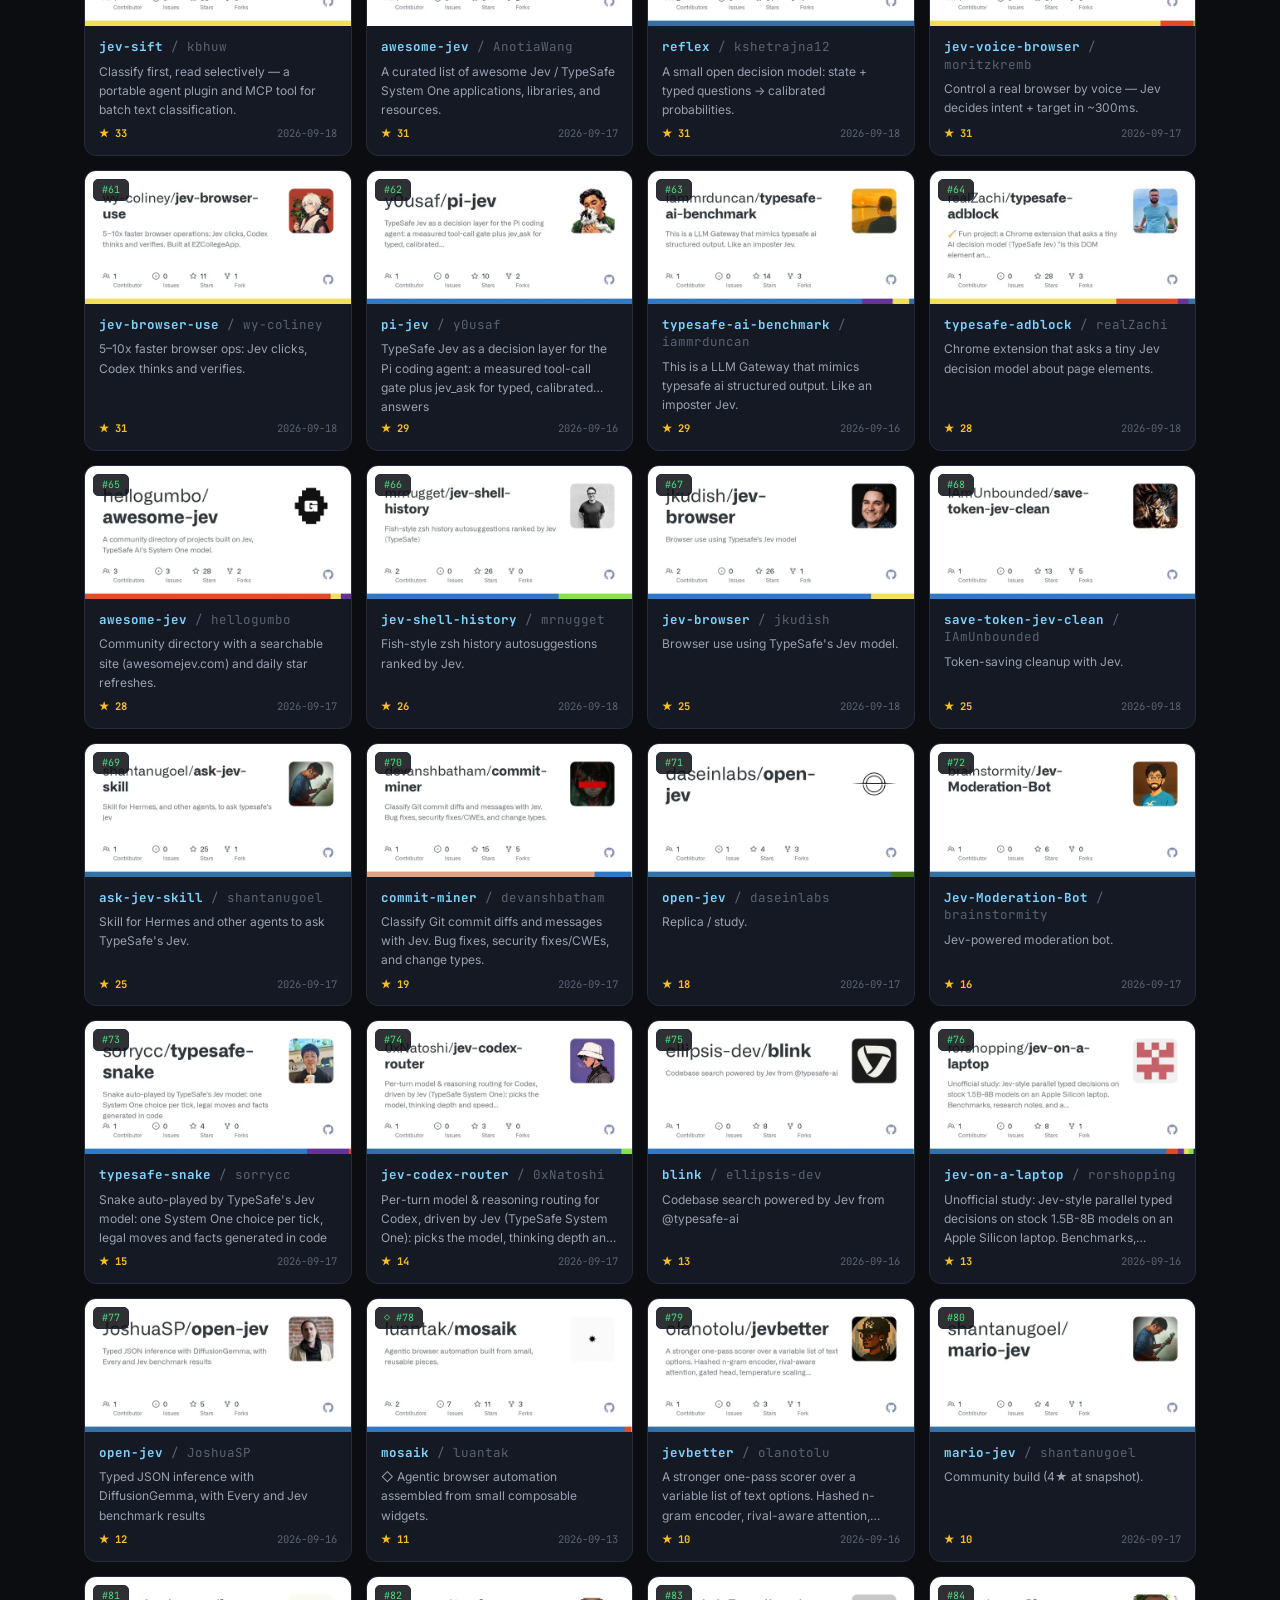
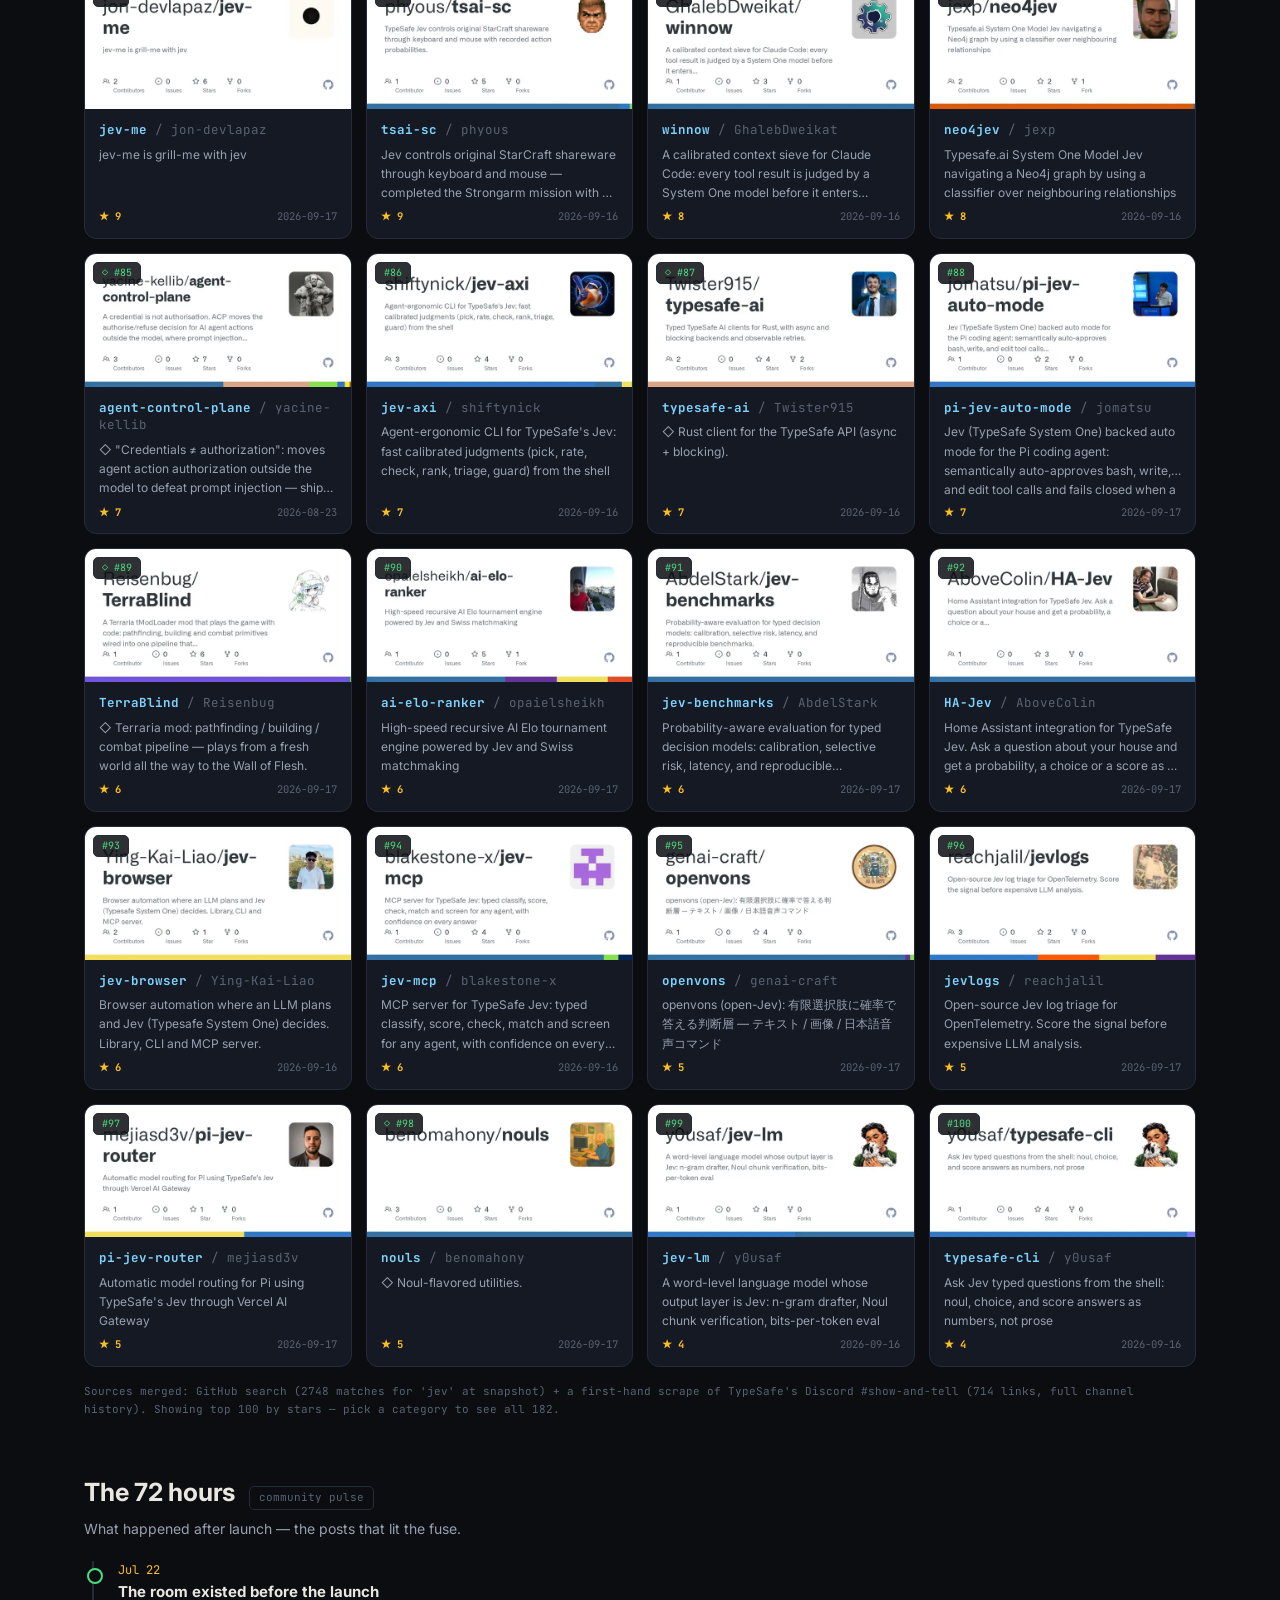
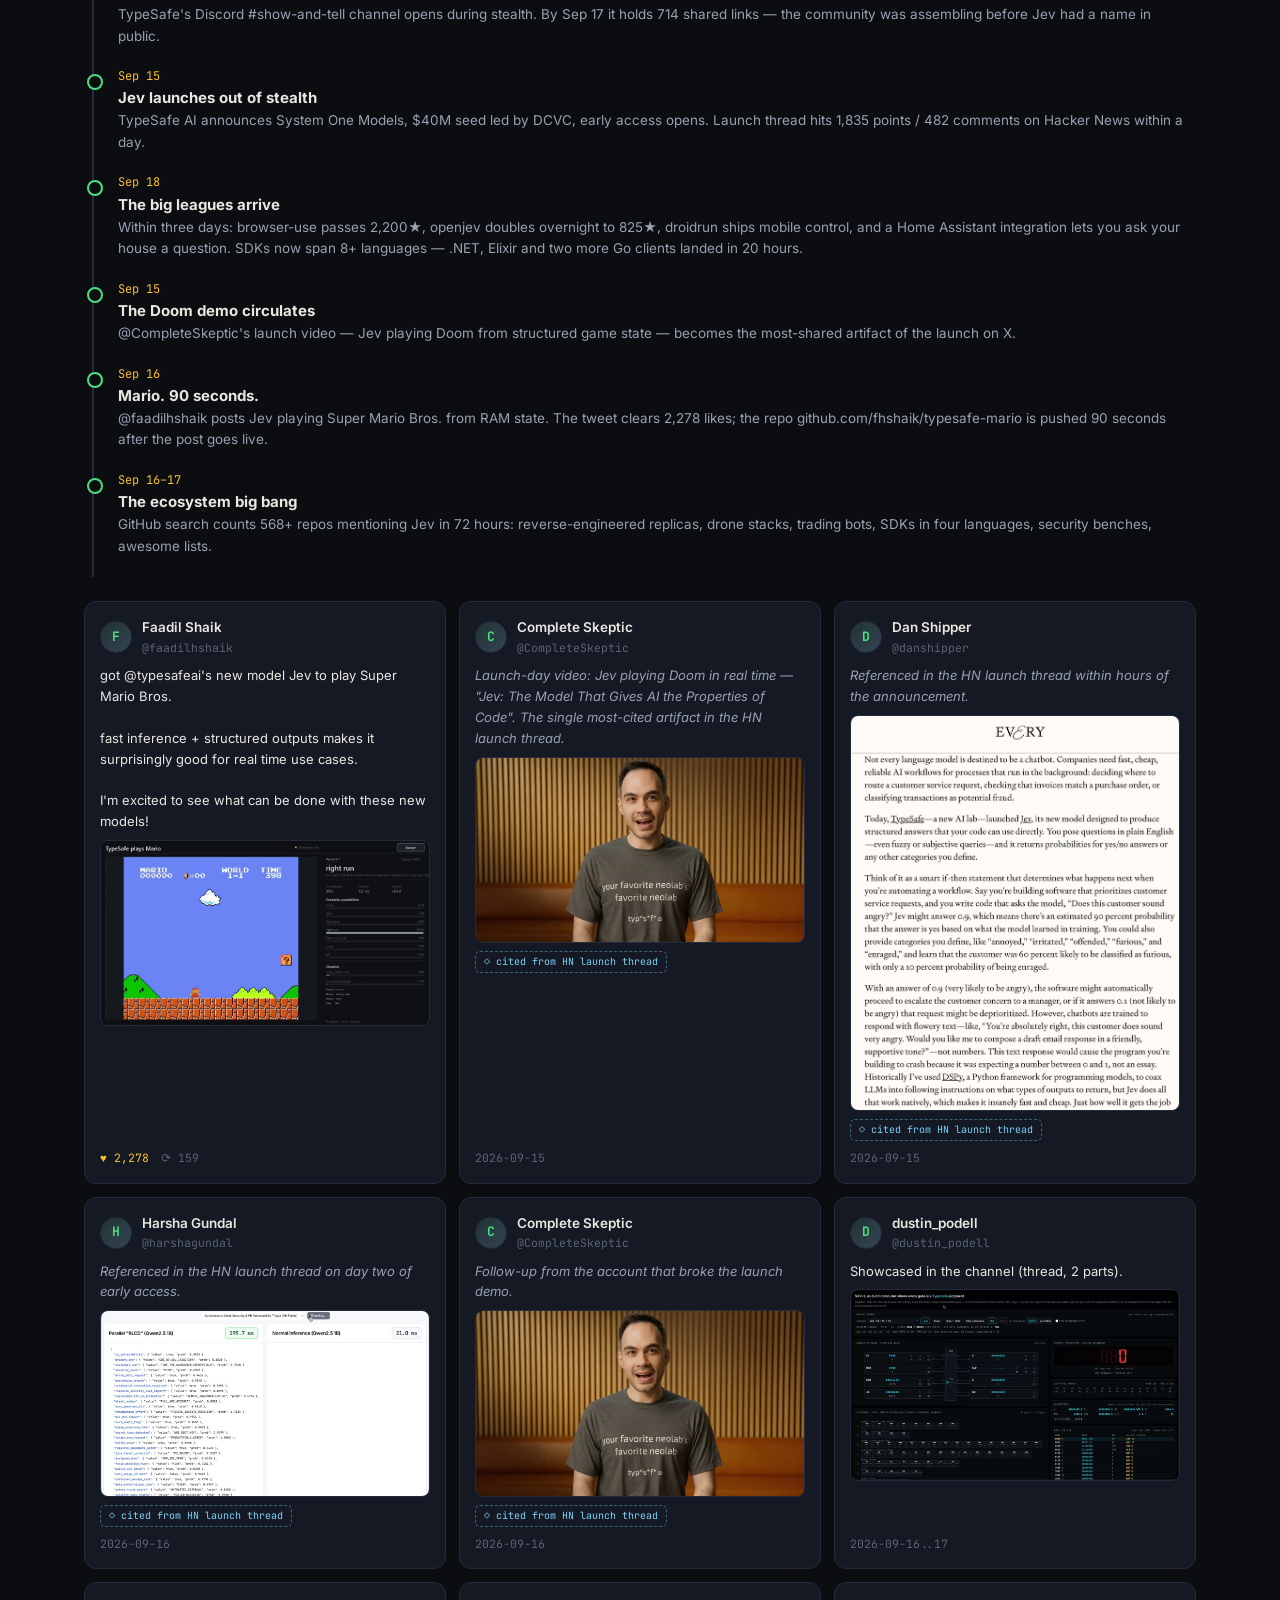
==== commit 077c6e71: "De-volatilize hardcoded numbers: dynamic day count, live mario stars, dynamic tailnote, refreshed me" ====
--- a/site/index.html
+++ b/site/index.html
@@ -4,9 +4,9 @@
 <meta charset="UTF-8">
 <meta name="viewport" content="width=device-width, initial-scale=1.0">
 <title>Top 100 Jev Showcase &amp; Jev Prompts — States, Decisions &amp; Patterns for TypeSafe's Jev</title>
-<meta name="description" content="The Top 100 Jev showcase: 100 community builds with preview cards, 5 tracked X posts with video, 42 Jev prompt & state patterns (Choice, Score, Noul), 16 official cookbooks, and the typesafe-mario case study. Unofficial, community-maintained.">
+<meta name="description" content="The Top 100 Jev showcase: 100 ranked community builds with preview cards, a 7-video wall, 42 Jev prompt & state patterns (Choice, Score, Noul), 16 official cookbooks, and the typesafe-mario case study. Unofficial, community-maintained.">
 <meta property="og:title" content="Top 100 Jev Showcase & Jev Prompts">
-<meta property="og:description" content="100 community builds with preview cards, 42 prompt & state patterns, the Mario case study. The unofficial atlas for TypeSafe's Jev (System One Model).">
+<meta property="og:description" content="100 ranked community builds with preview cards, a video wall, 42 prompt & state patterns, the Mario case study. The unofficial atlas for TypeSafe's Jev (System One Model).">
 <meta property="og:type" content="website">
 <link rel="preconnect" href="https://fonts.googleapis.com">
 <link rel="preconnect" href="https://fonts.gstatic.com" crossorigin>
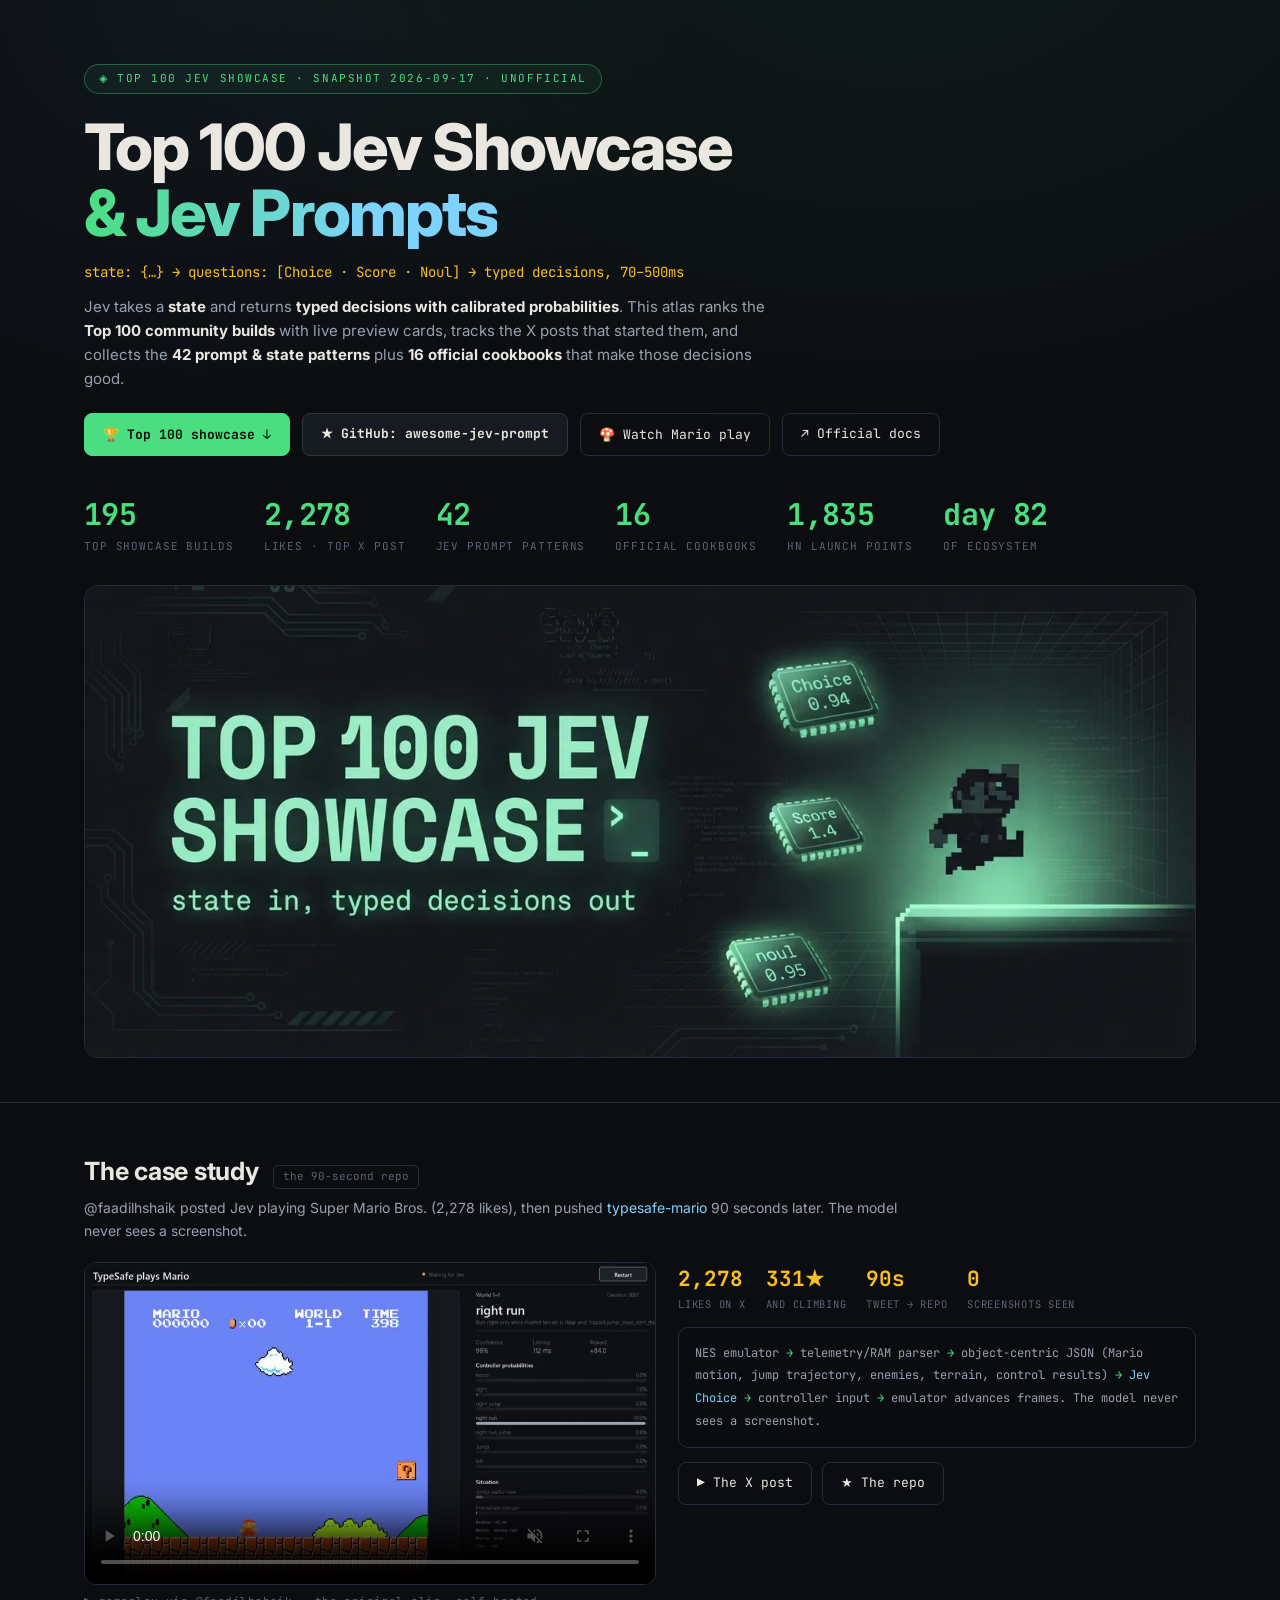
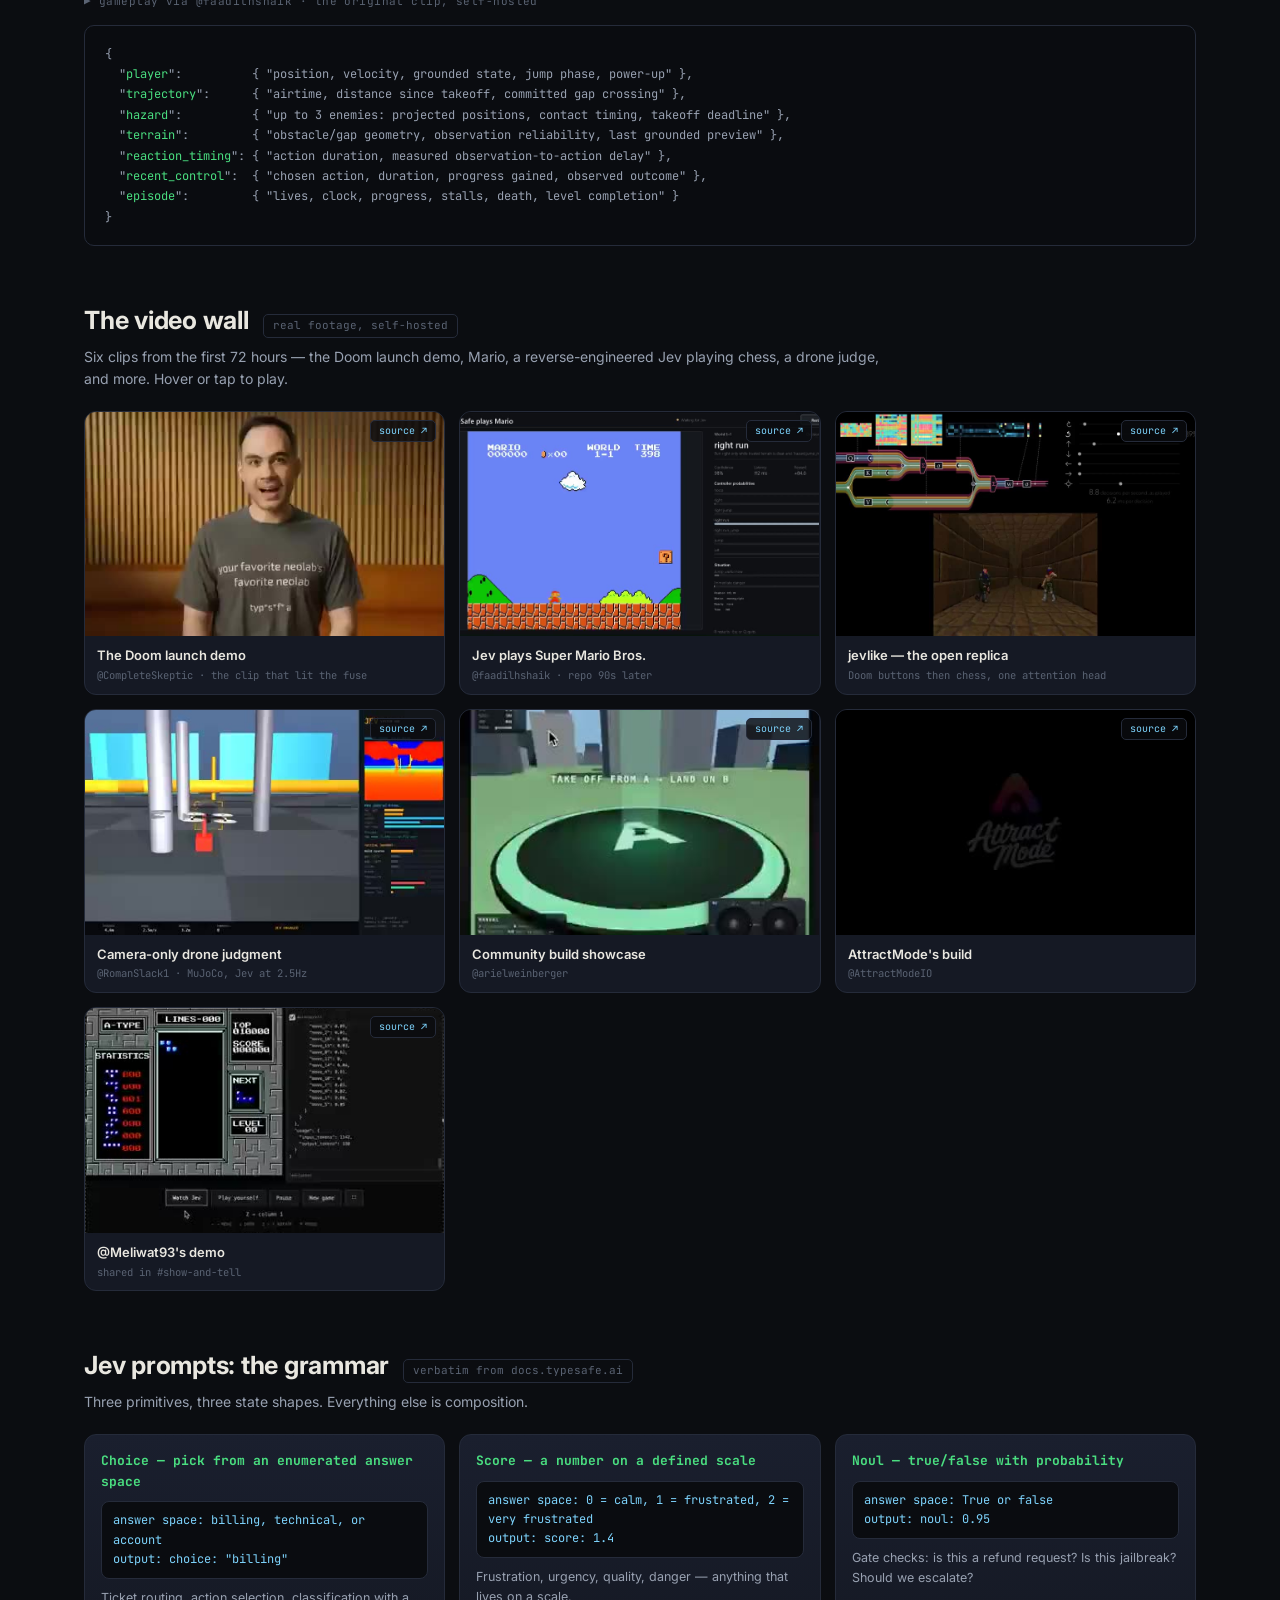
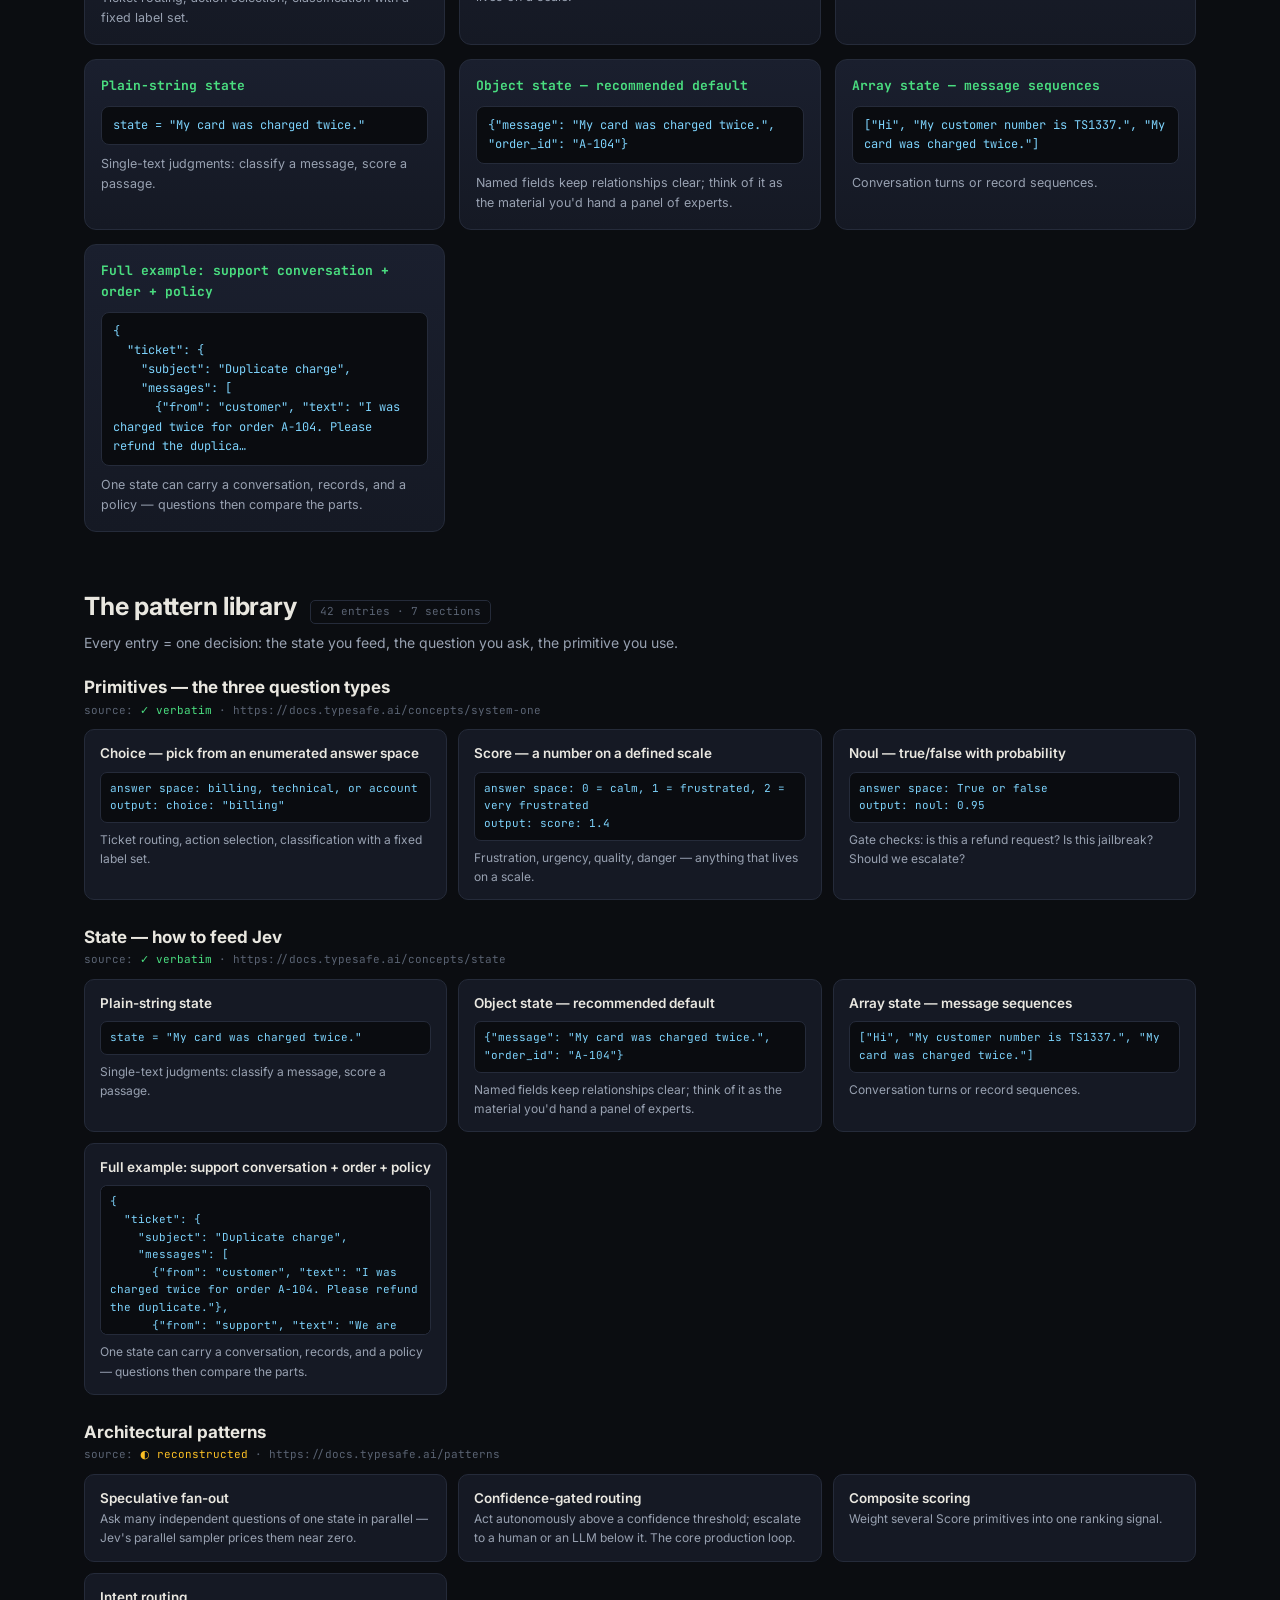
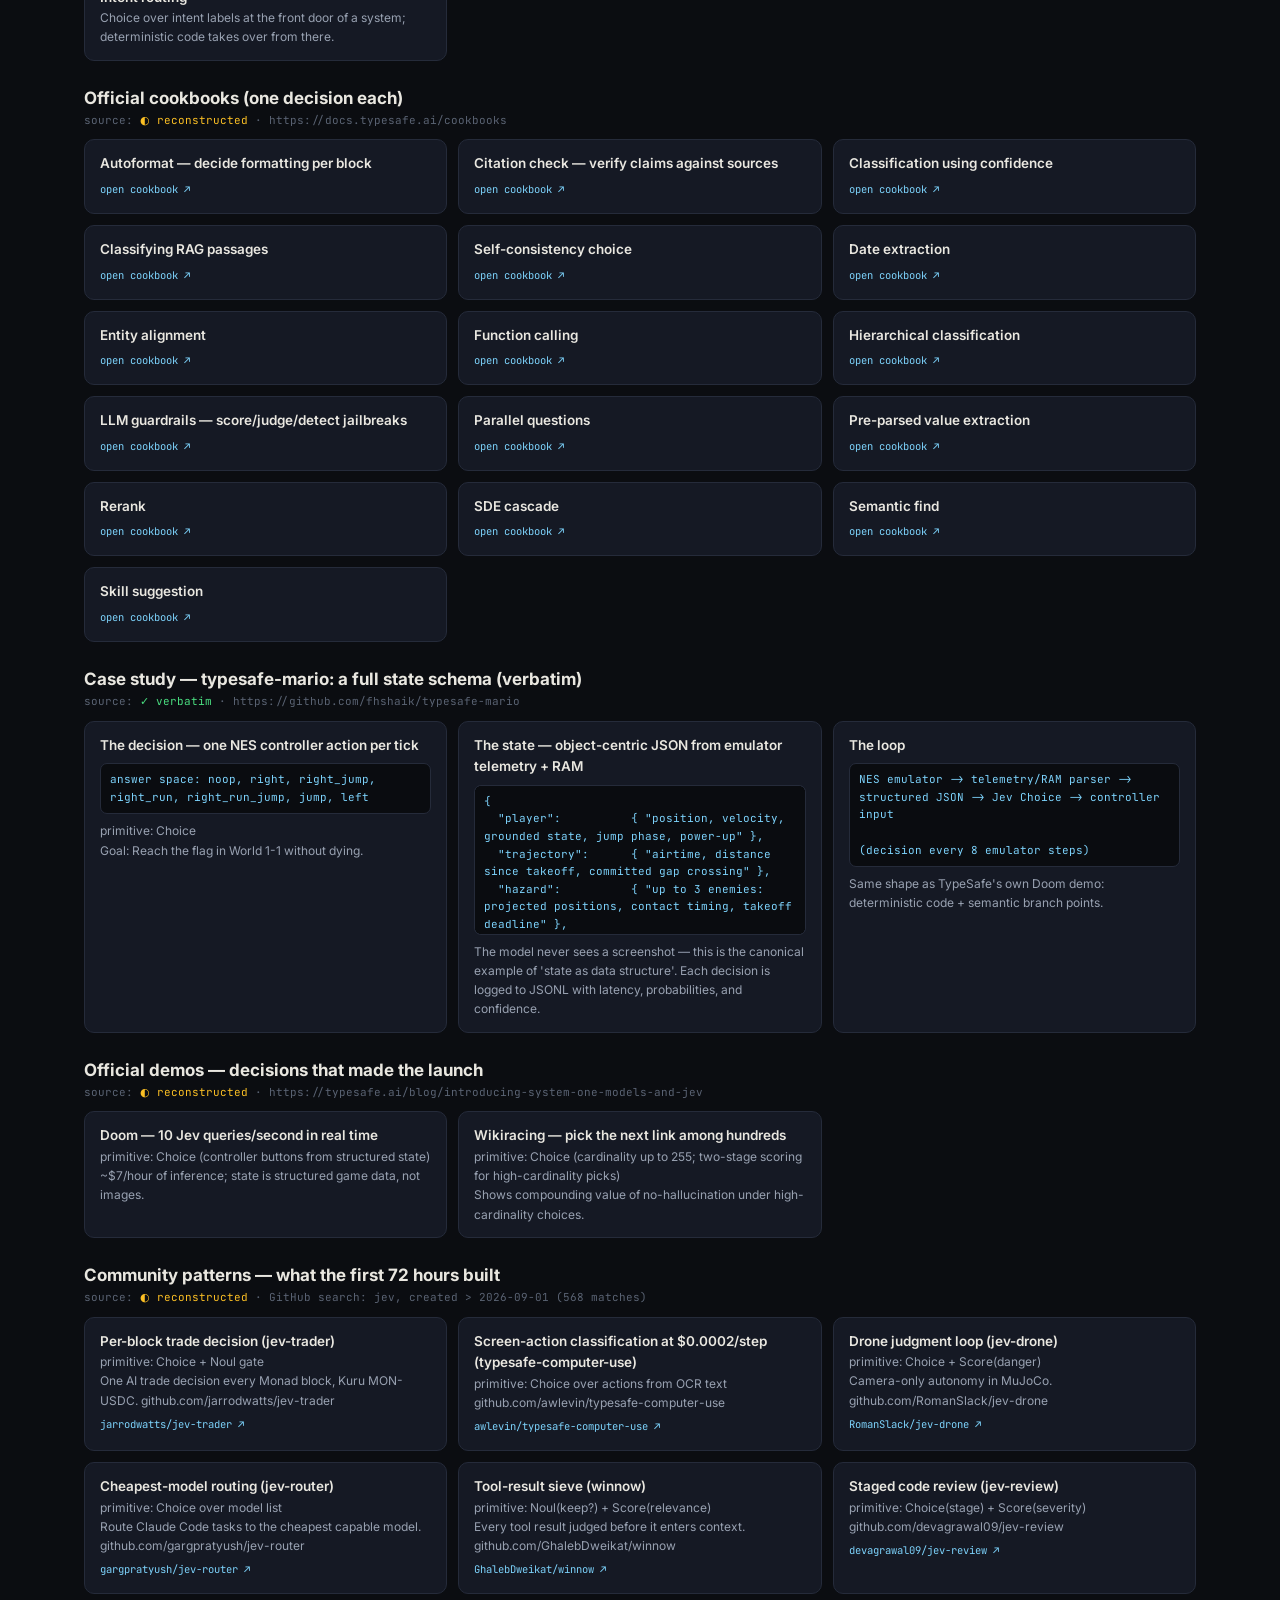
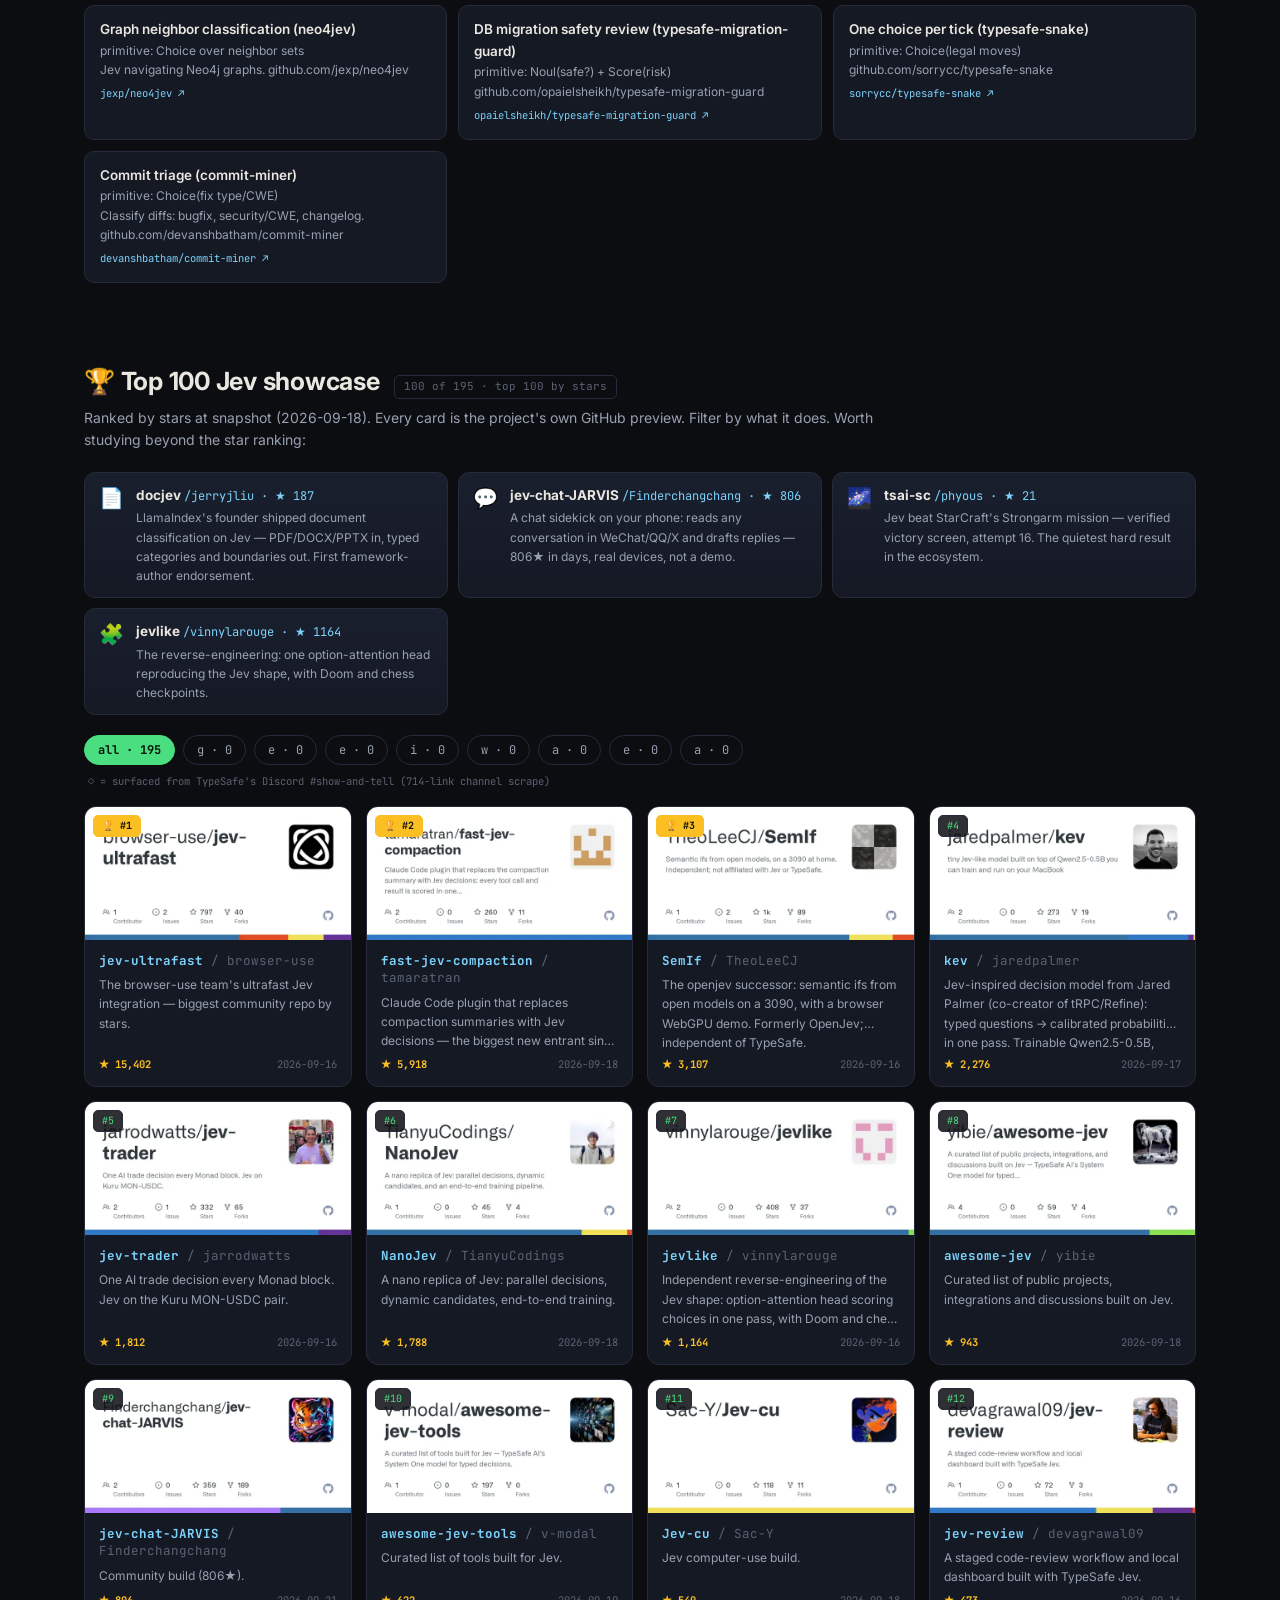
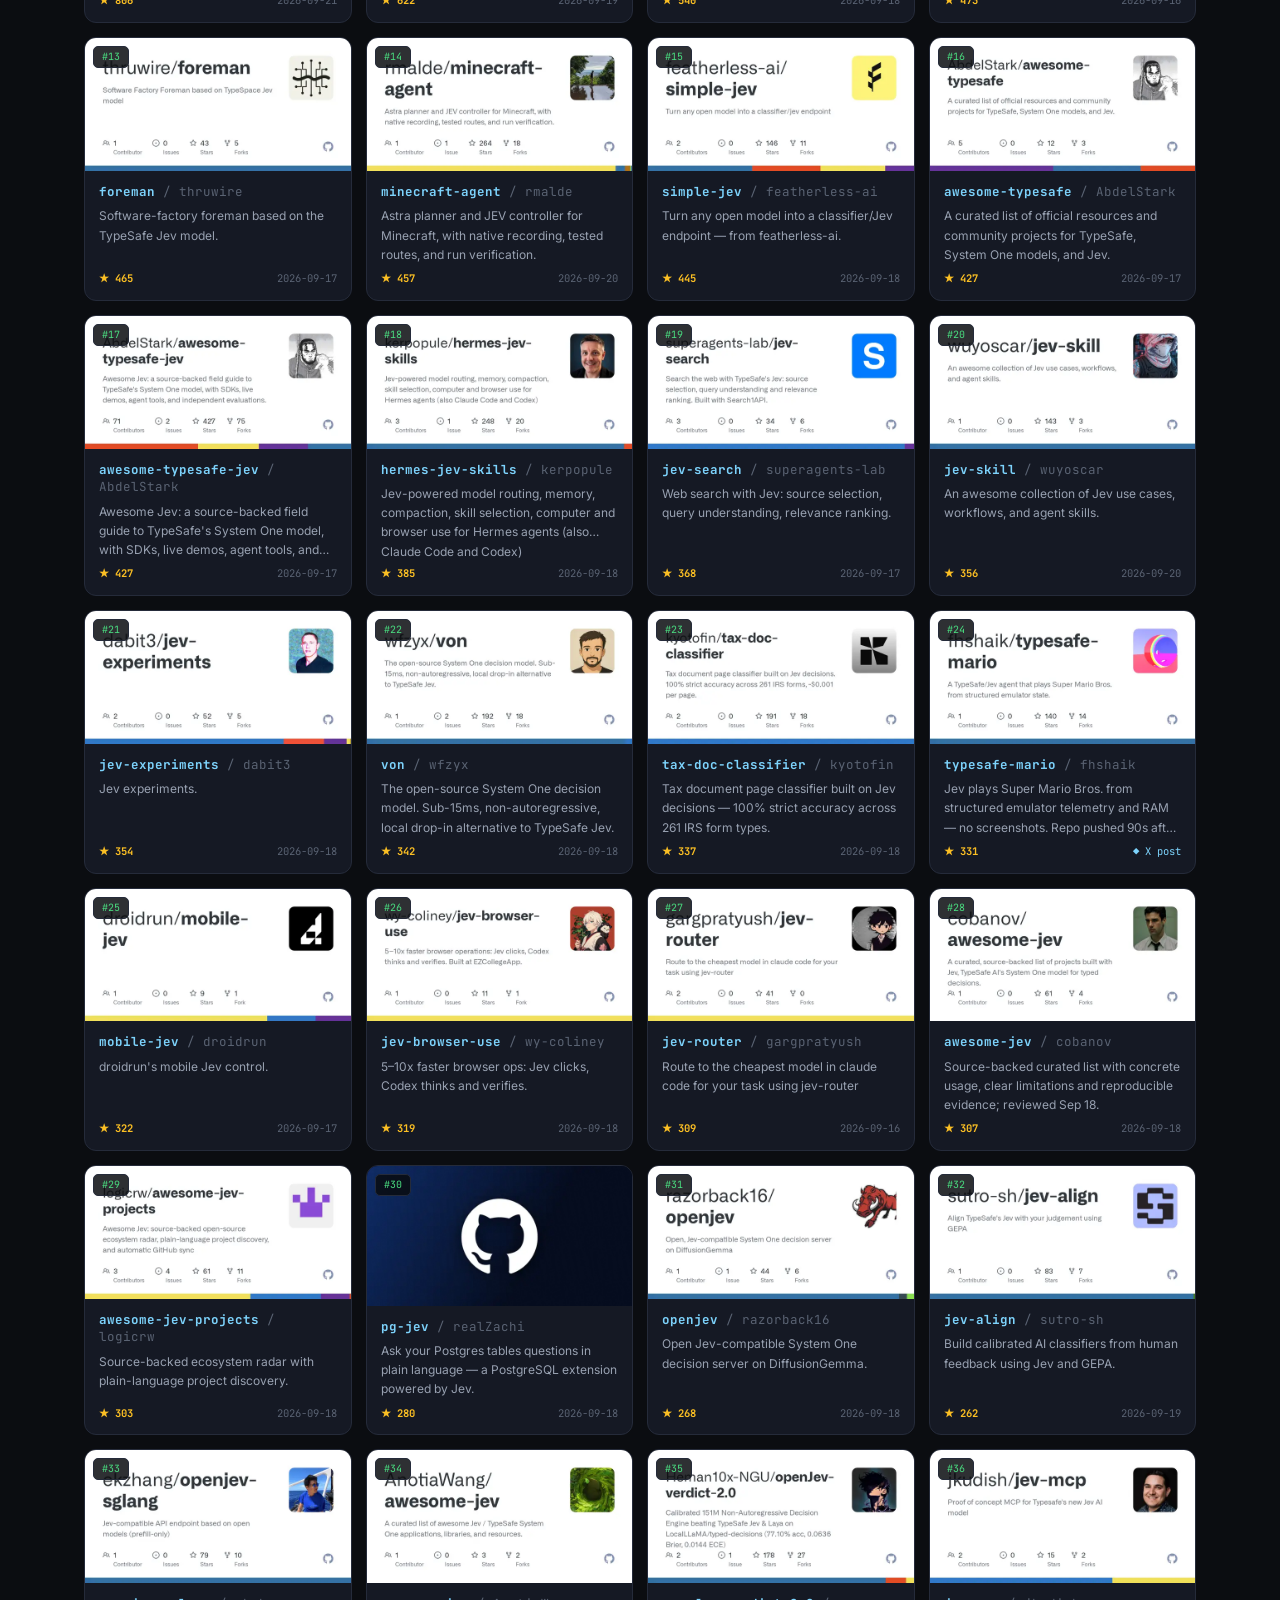
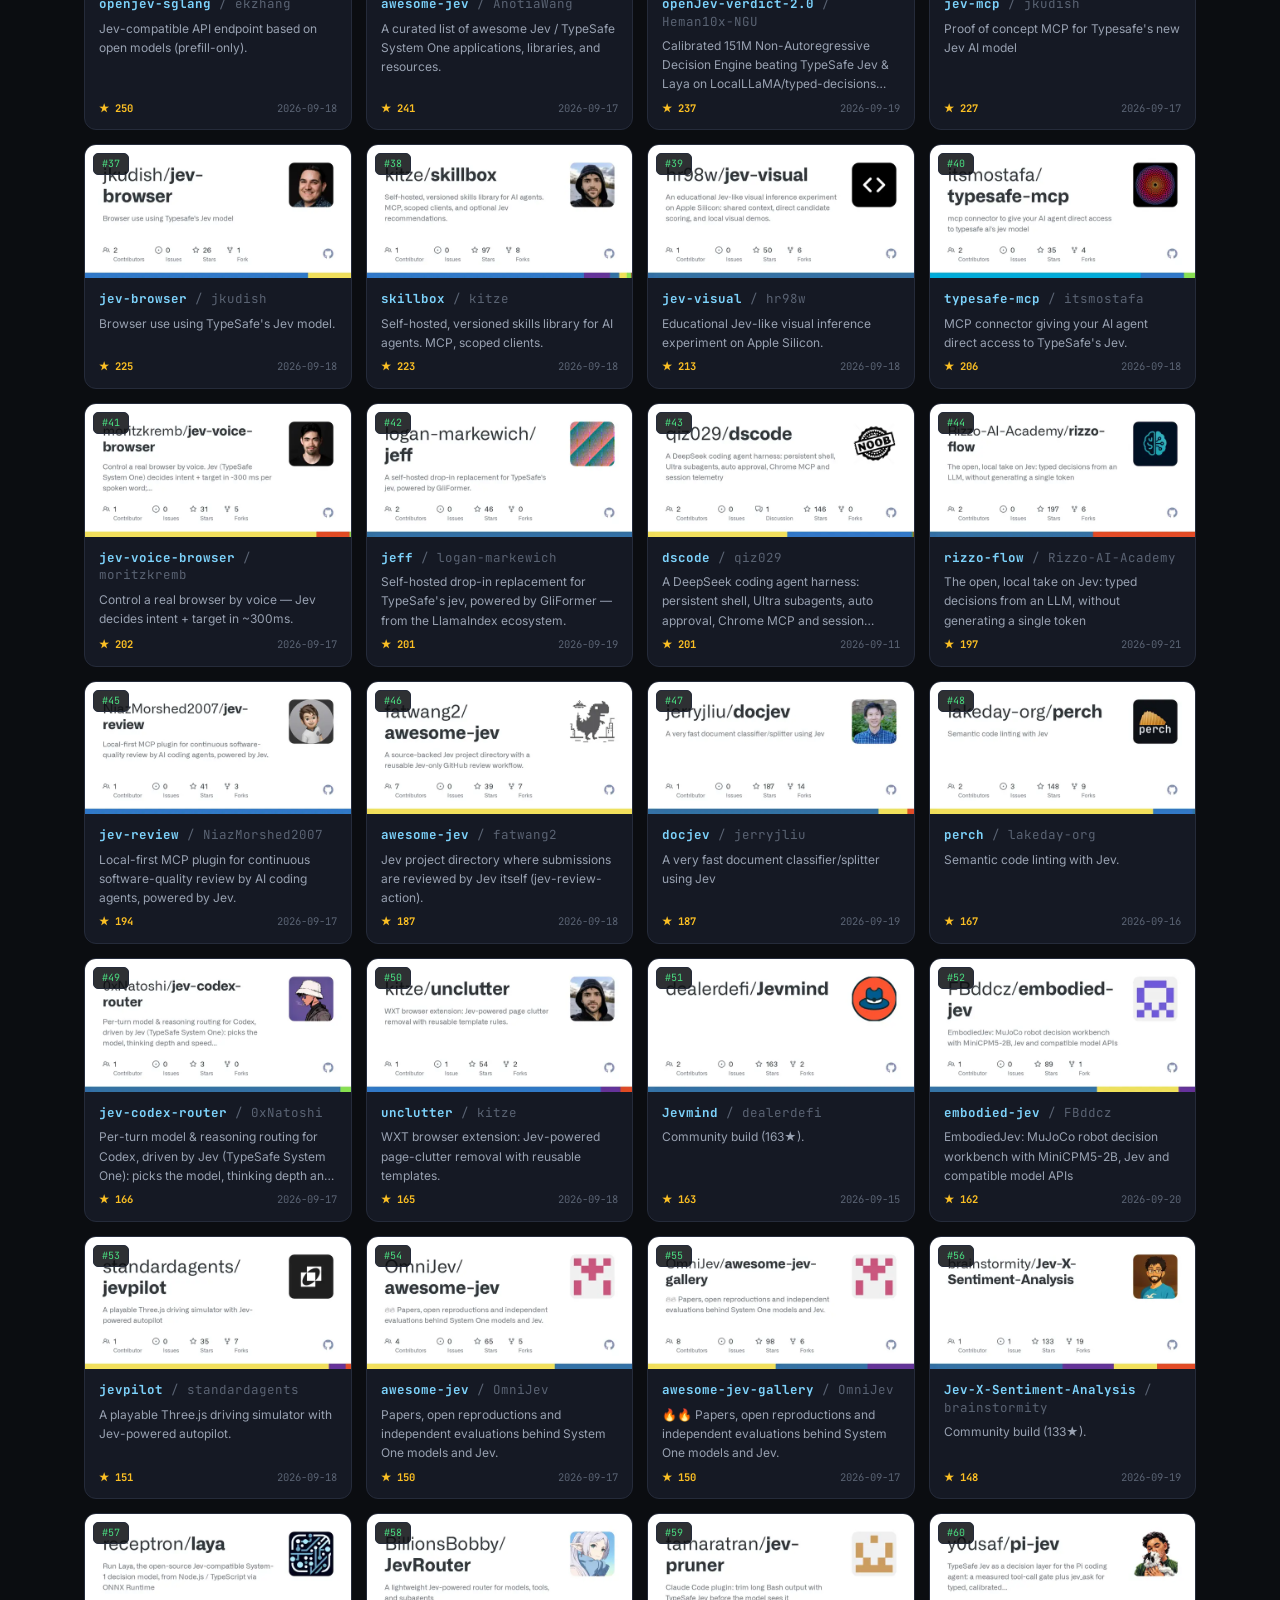
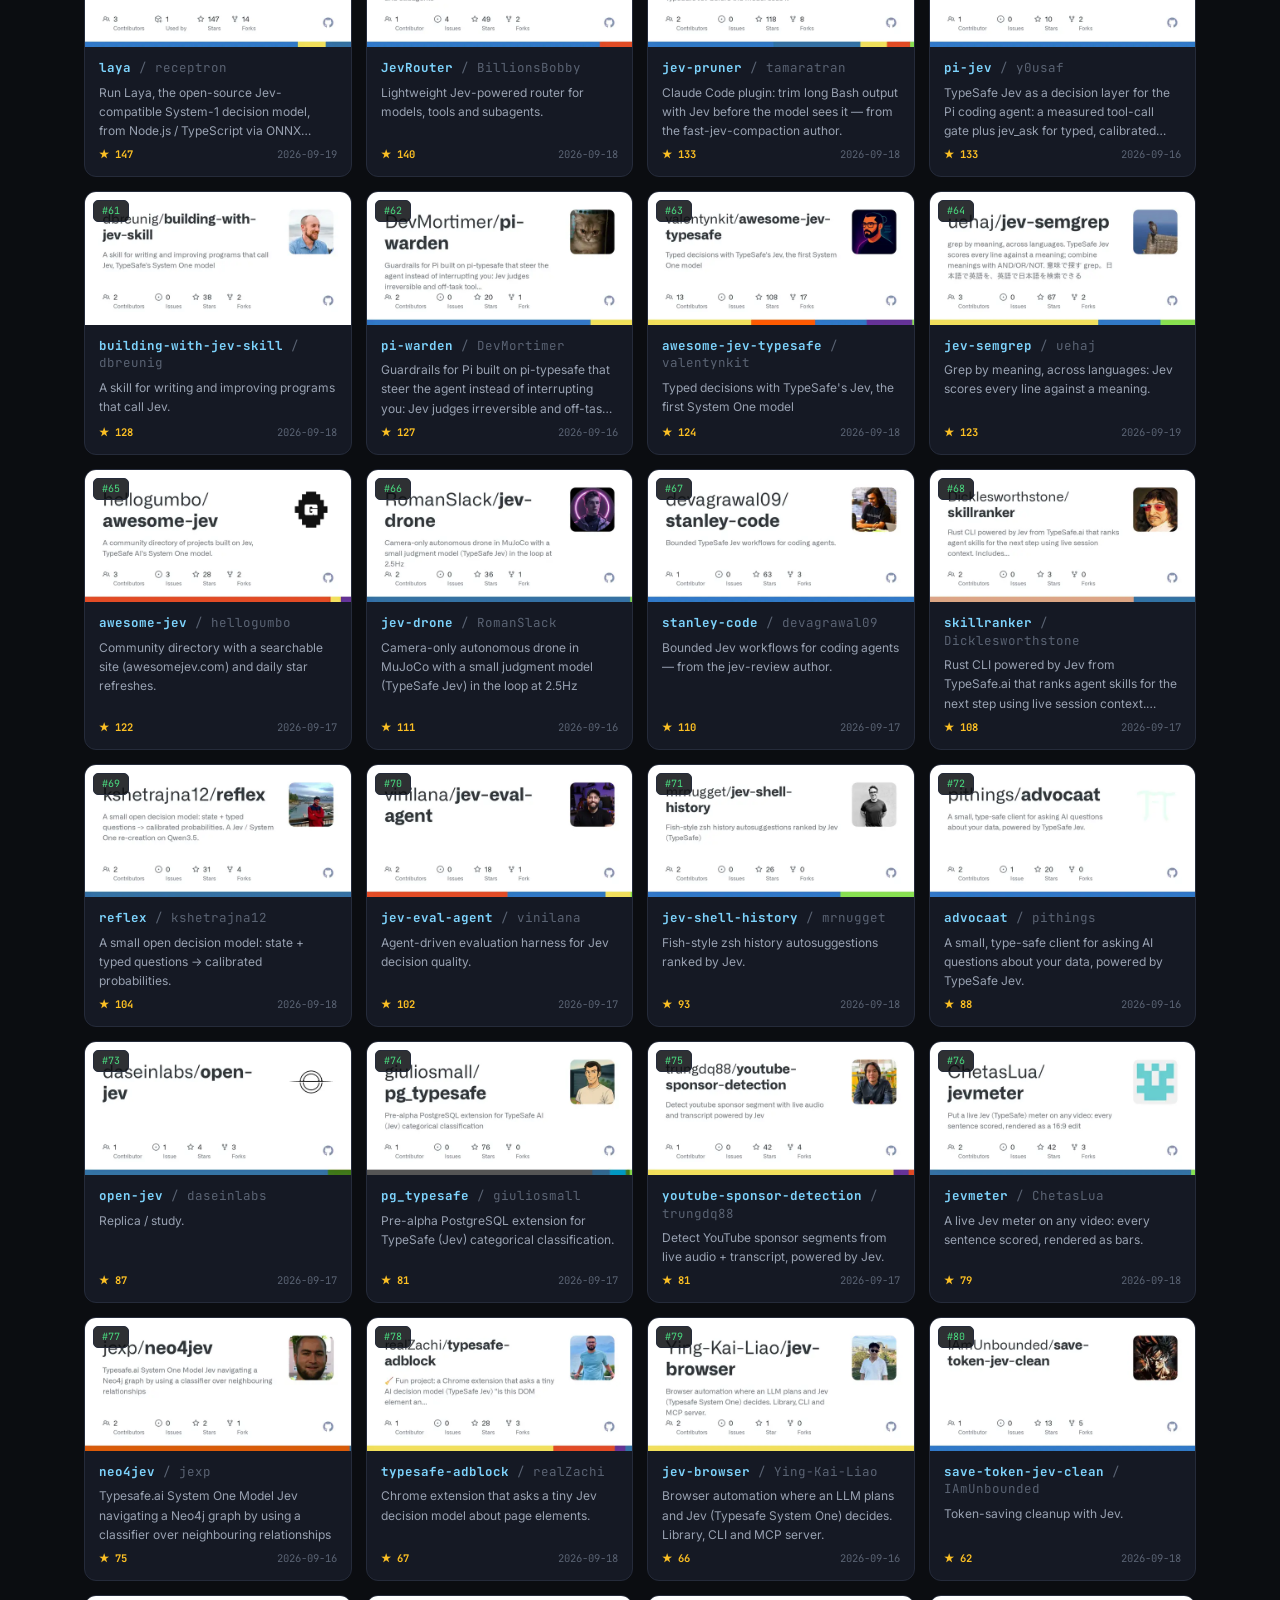
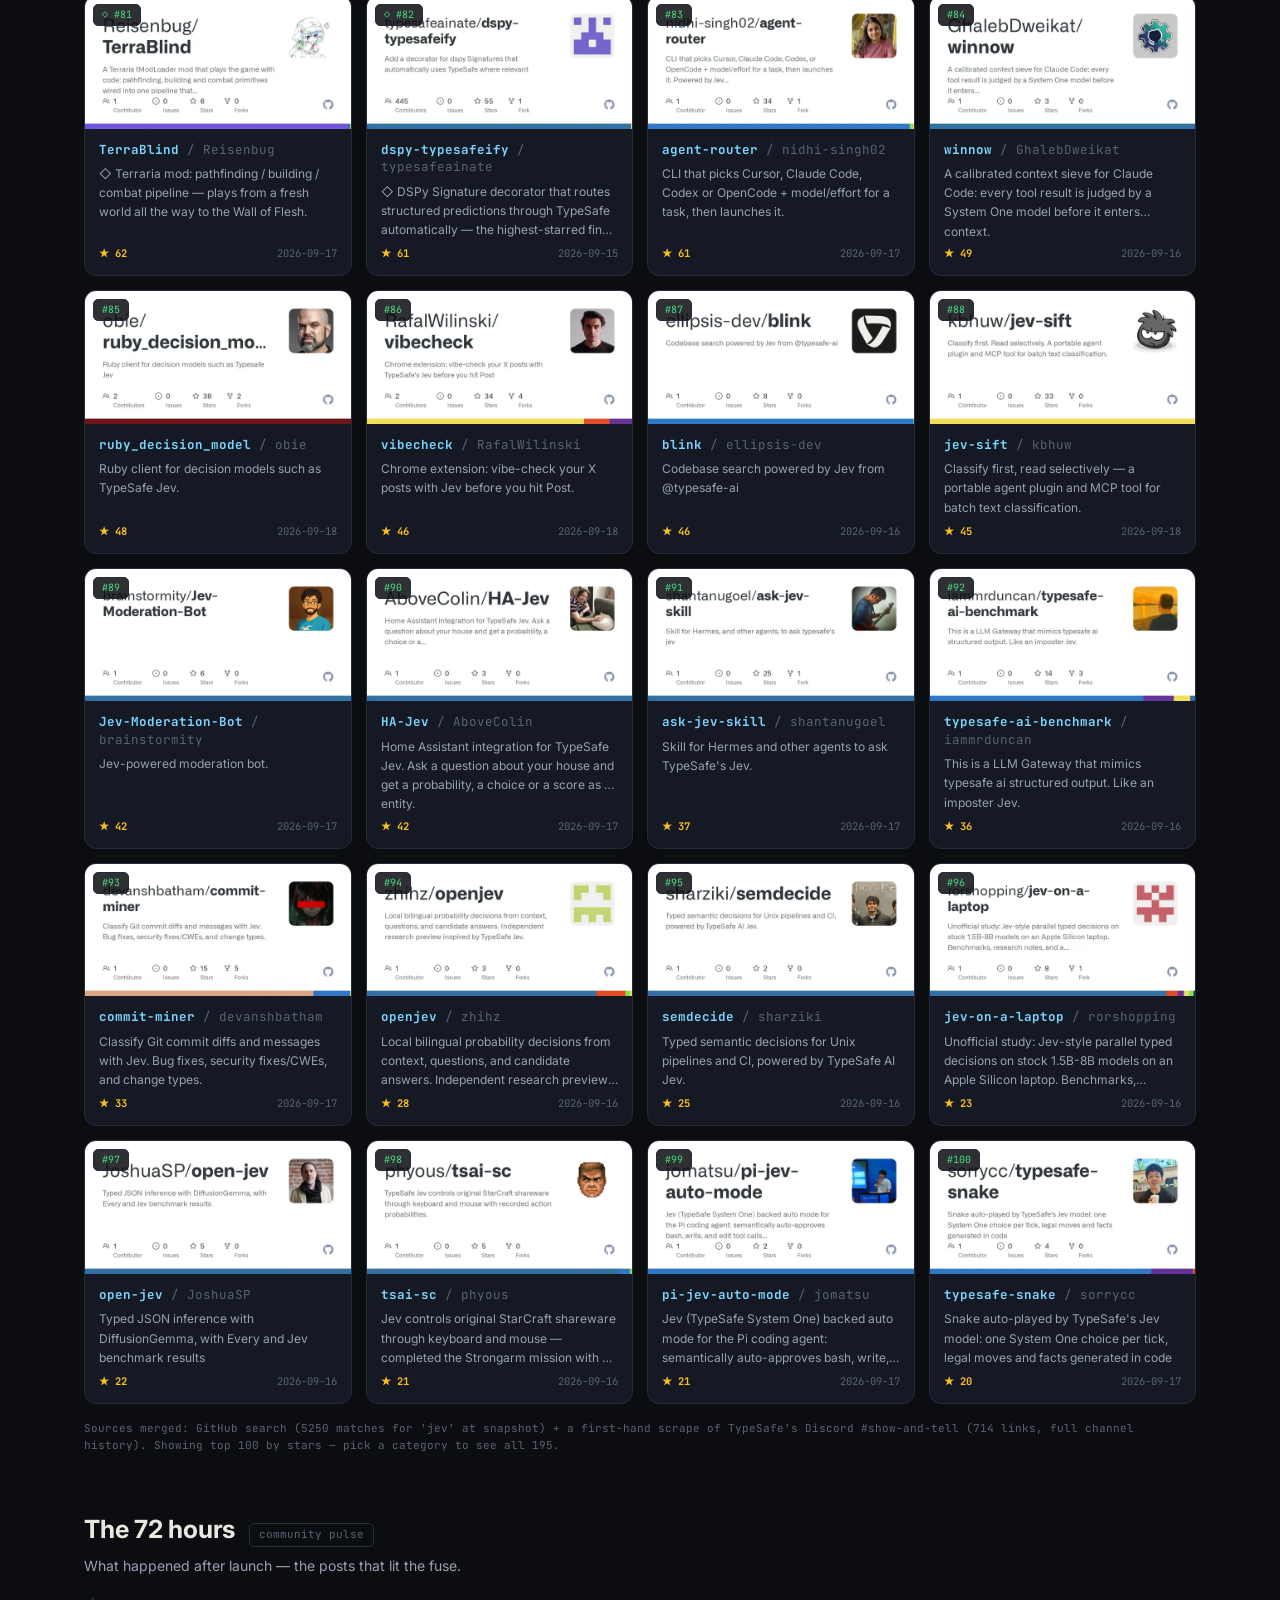
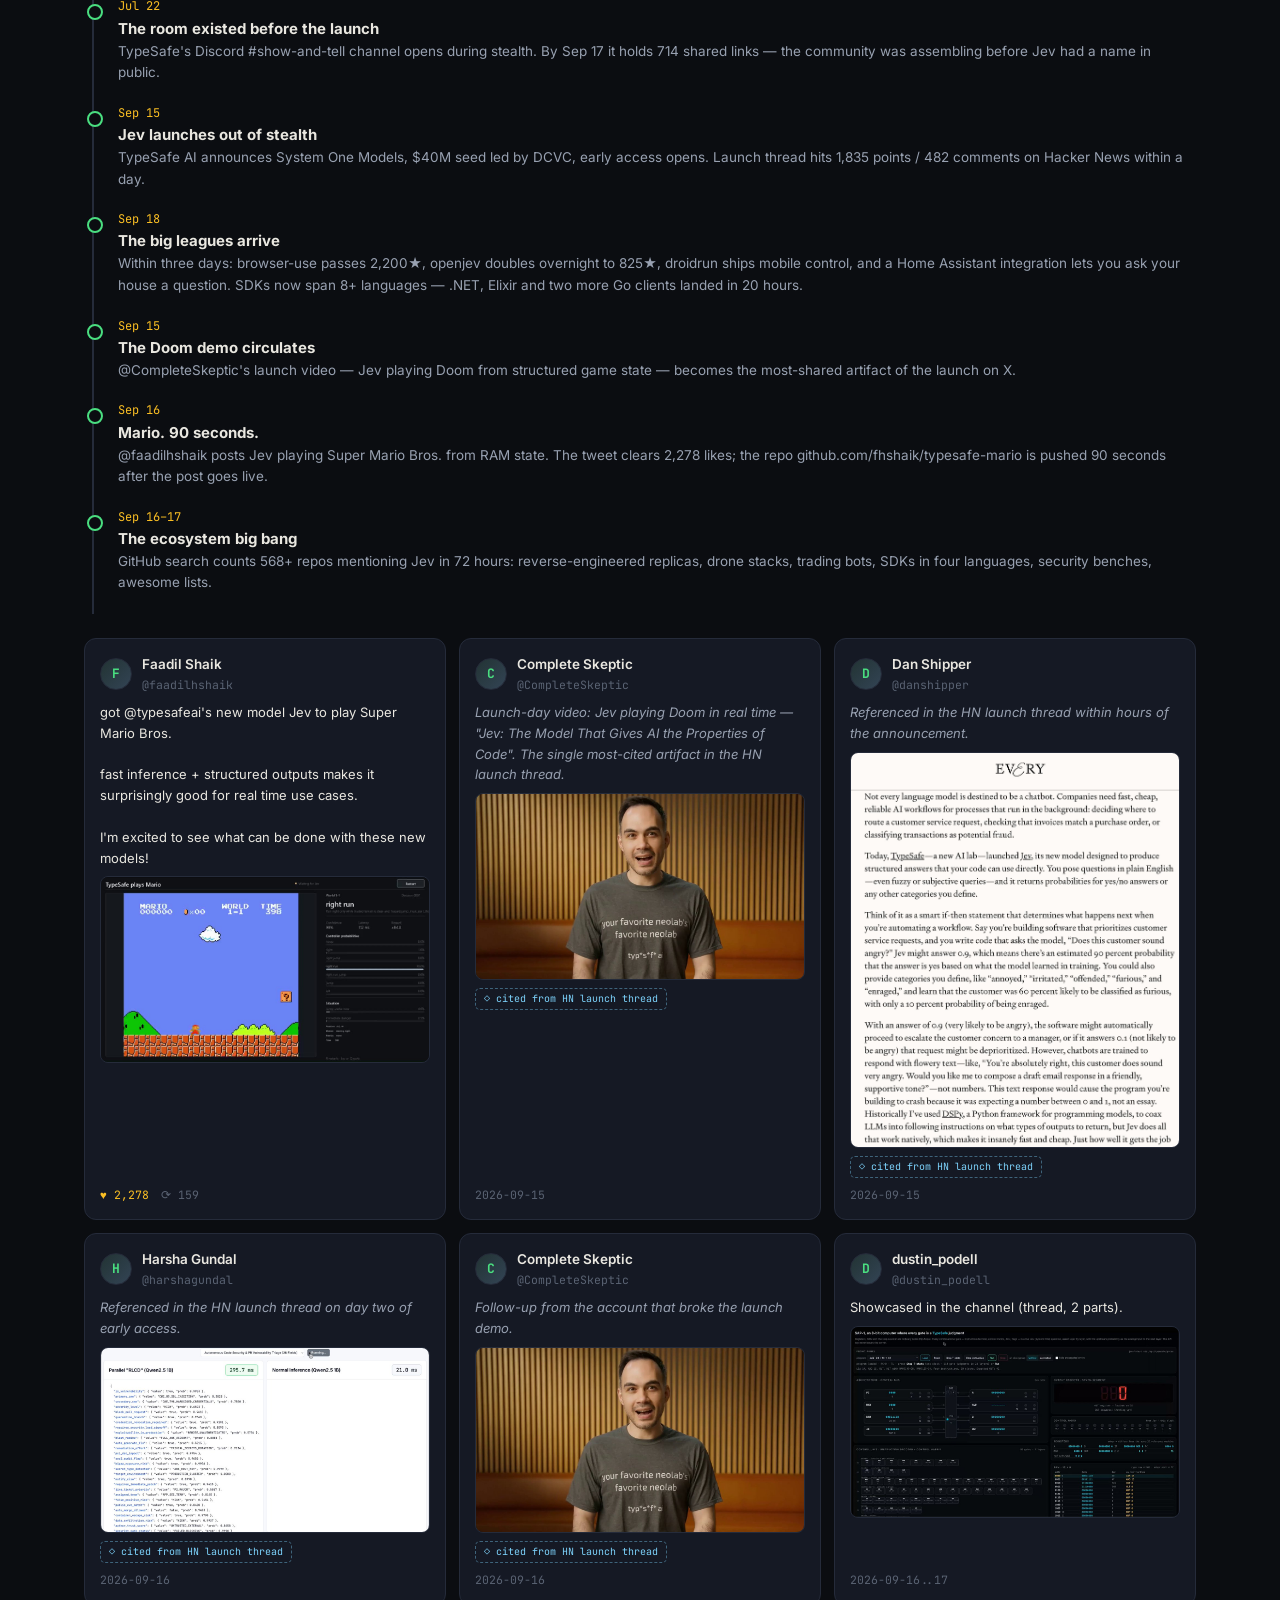
==== commit 284b1748: "SEO: front-load keywords in title (72 chars), tighten description to 134 chars" ====
--- a/site/index.html
+++ b/site/index.html
@@ -3,10 +3,10 @@
 <head>
 <meta charset="UTF-8">
 <meta name="viewport" content="width=device-width, initial-scale=1.0">
-<title>Top 100 Jev Showcase &amp; Jev Prompts — States, Decisions &amp; Patterns for TypeSafe's Jev</title>
-<meta name="description" content="The Top 100 Jev showcase: 100 ranked community builds with preview cards, a 7-video wall, 42 Jev prompt & state patterns (Choice, Score, Noul), 16 official cookbooks, and the typesafe-mario case study. Unofficial, community-maintained.">
-<meta property="og:title" content="Top 100 Jev Showcase & Jev Prompts">
-<meta property="og:description" content="100 ranked community builds with preview cards, a video wall, 42 prompt & state patterns, the Mario case study. The unofficial atlas for TypeSafe's Jev (System One Model).">
+<title>Top 100 Jev Showcase &amp; Jev Prompts — Community Builds, Videos &amp; Patterns</title>
+<meta name="description" content="Top 100 Jev showcase: 195 ranked community builds, 7 gameplay videos and 42 prompt patterns — the unofficial atlas for TypeSafe's Jev.">
+<meta property="og:title" content="Top 100 Jev Showcase & Jev Prompts — Community Builds, Videos & Patterns">
+<meta property="og:description" content="195 community builds ranked with preview cards, 7 gameplay videos, 42 prompt patterns — the unofficial atlas for TypeSafe's Jev.">
 <meta property="og:type" content="website">
 <link rel="preconnect" href="https://fonts.googleapis.com">
 <link rel="preconnect" href="https://fonts.gstatic.com" crossorigin>
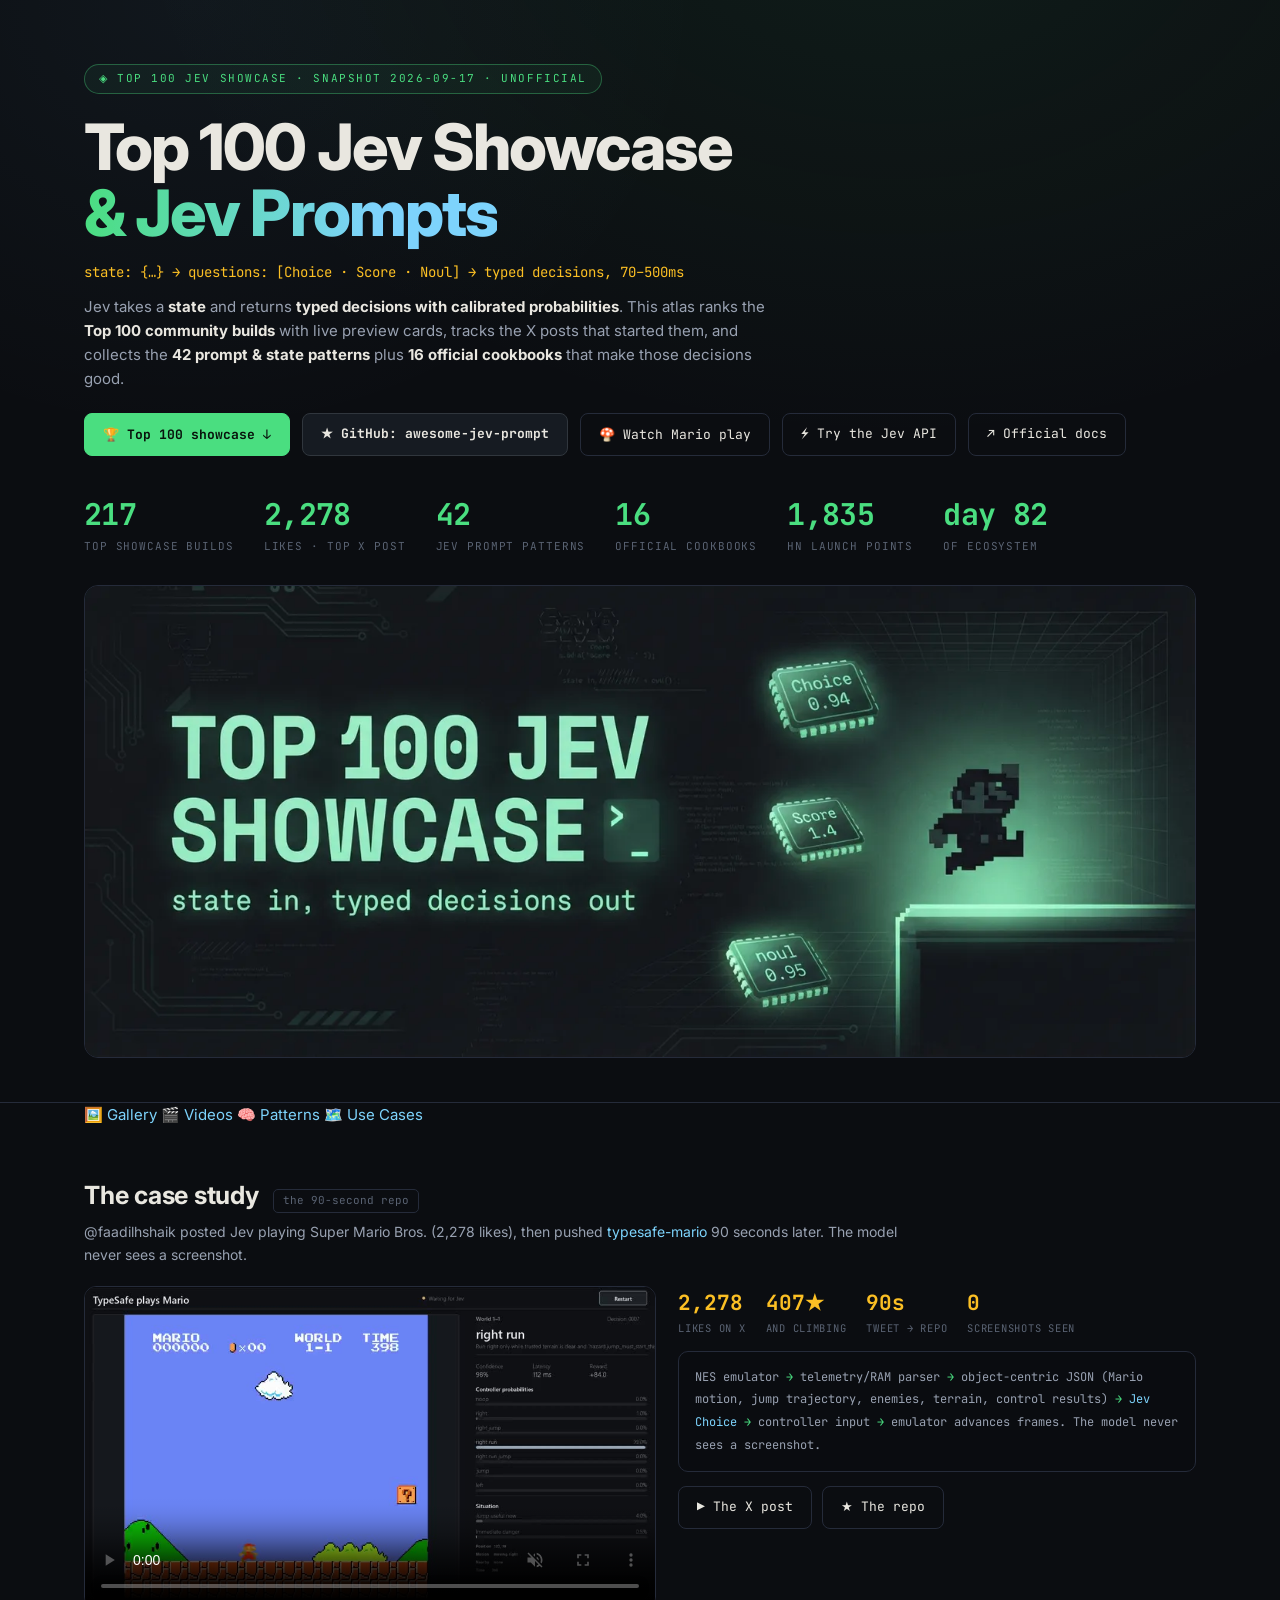
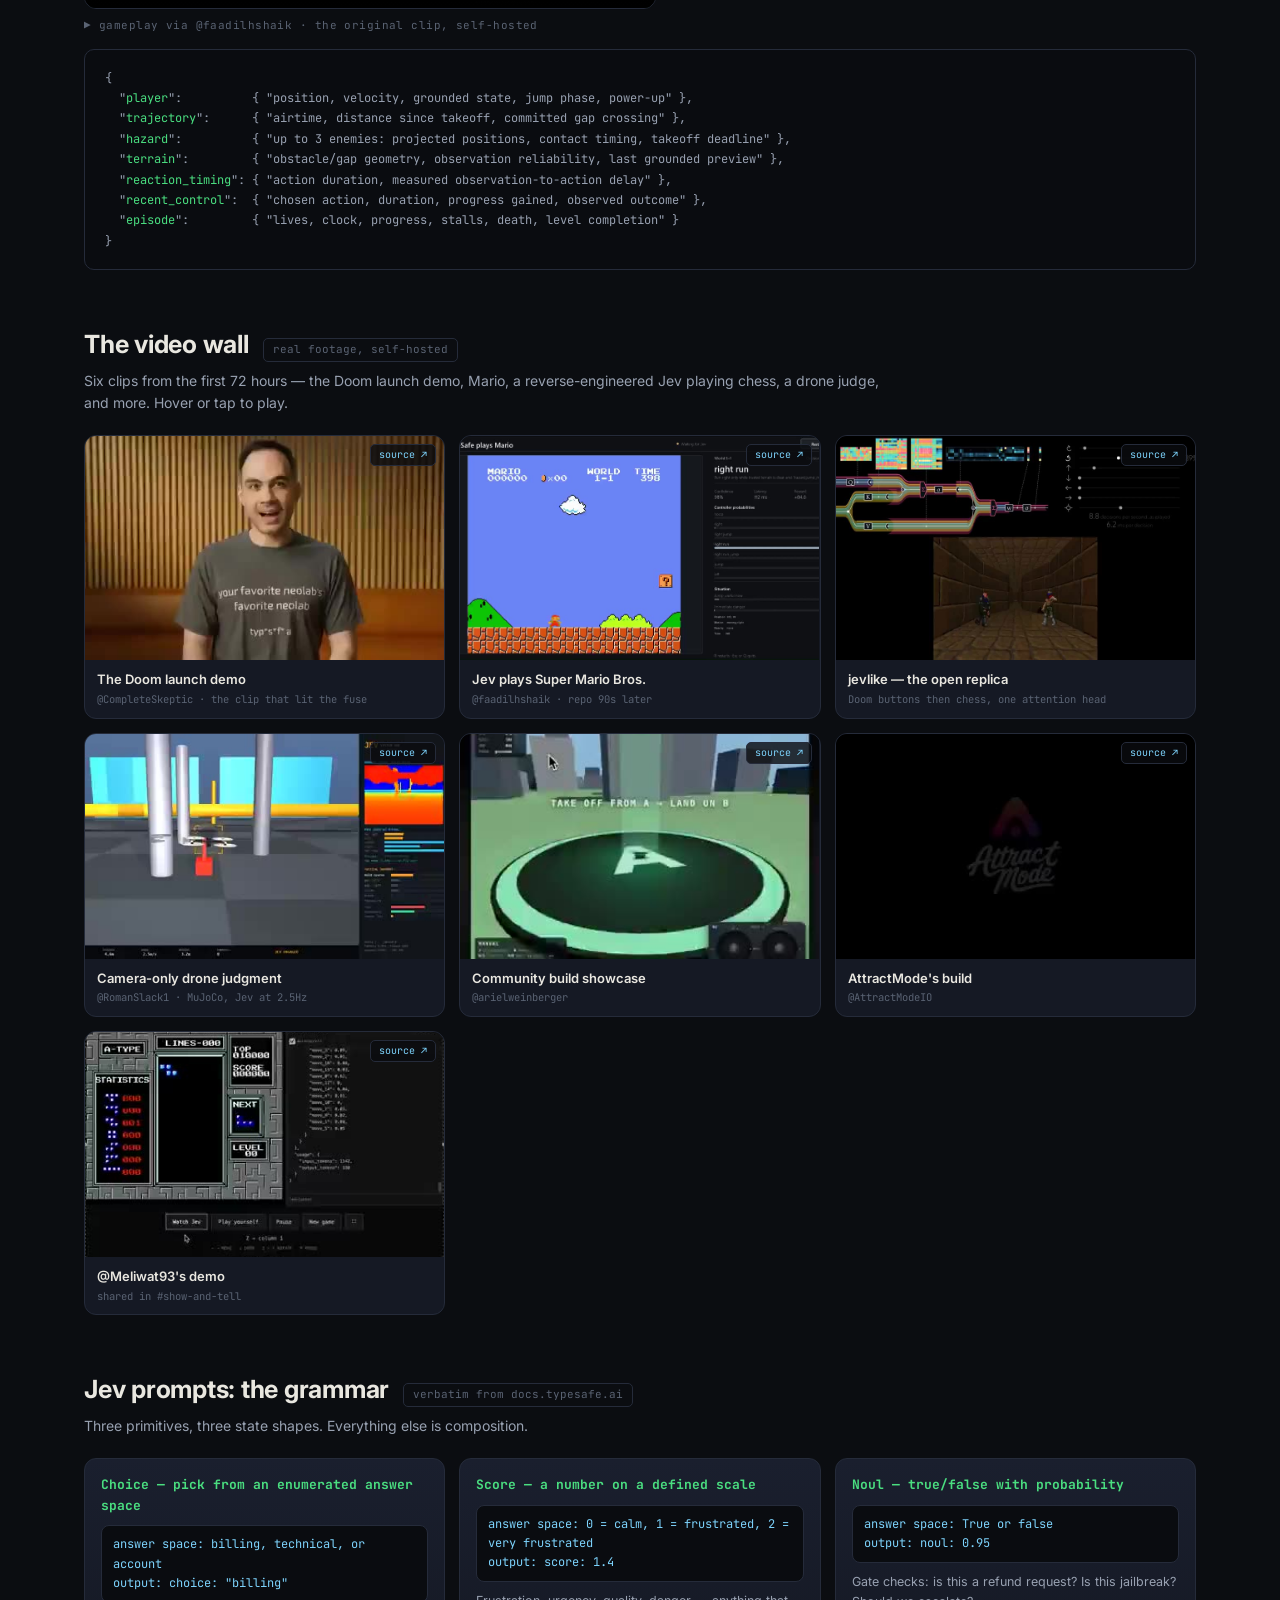
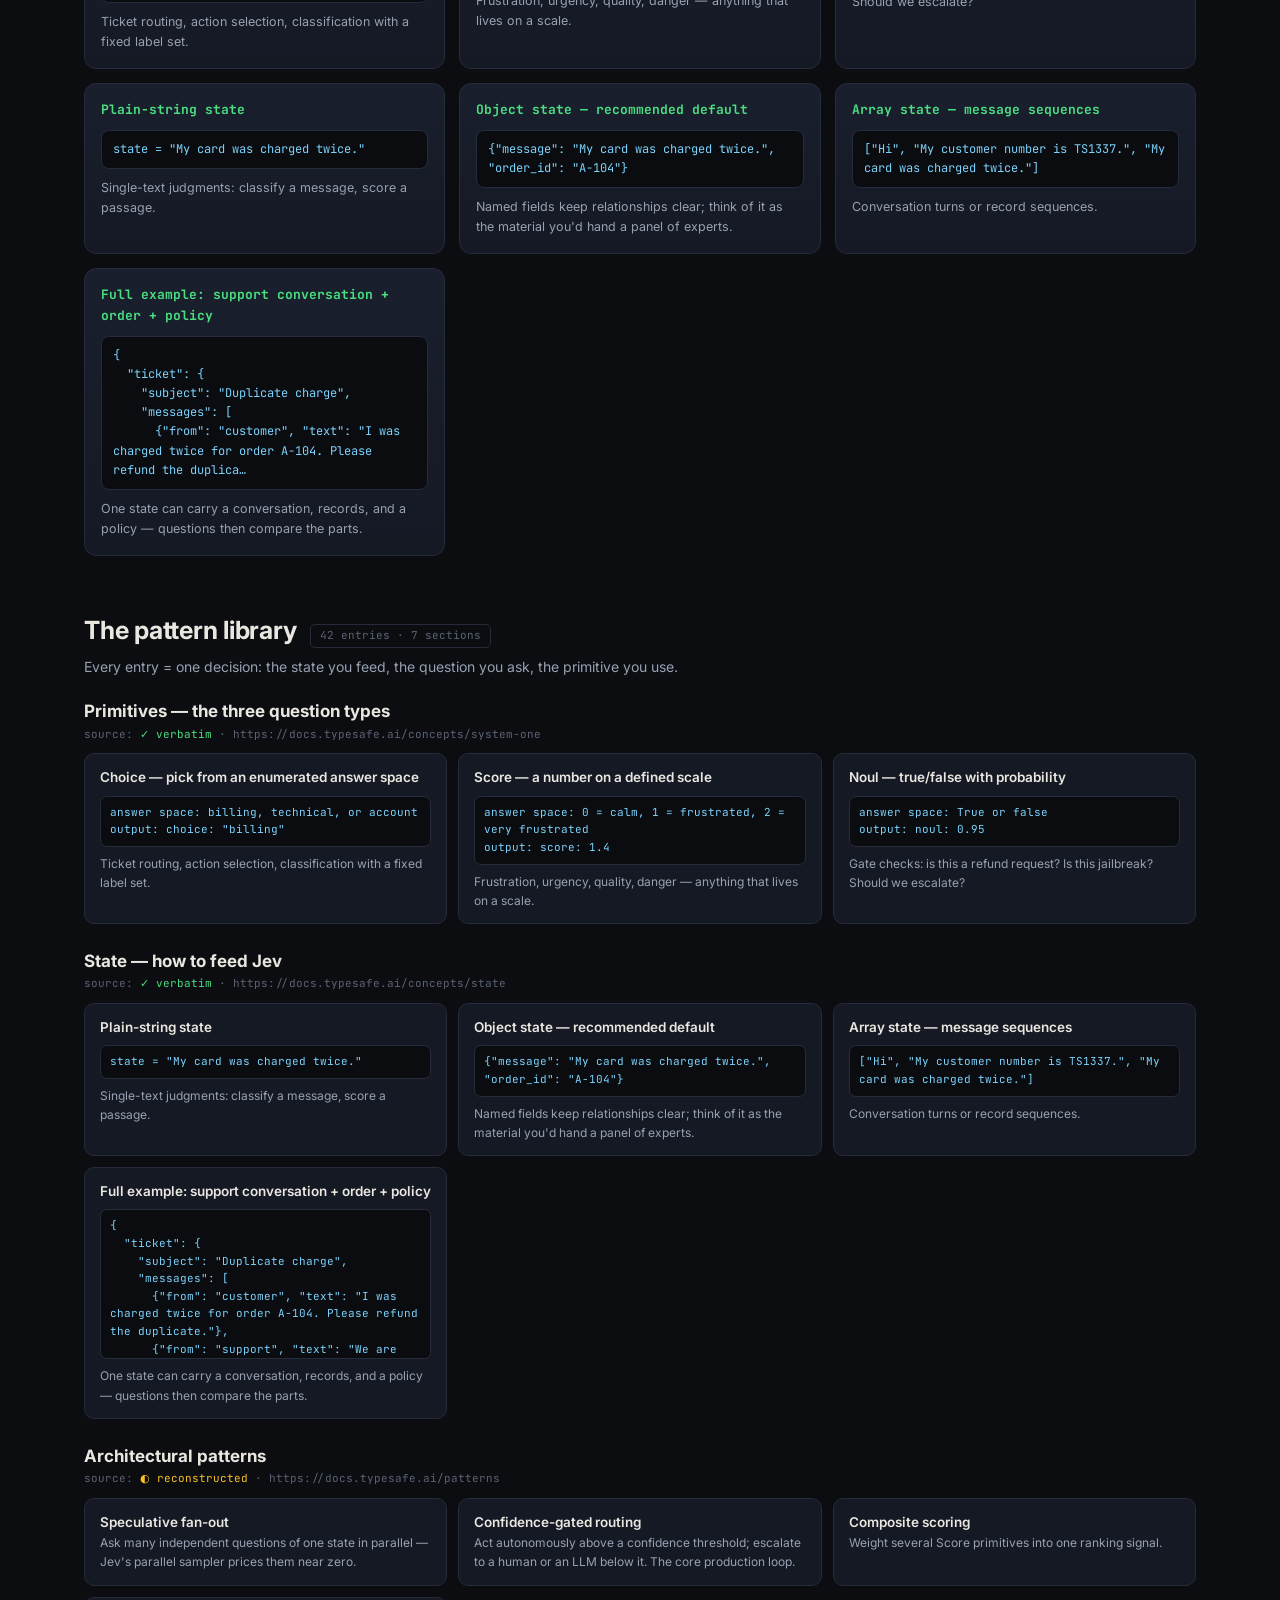
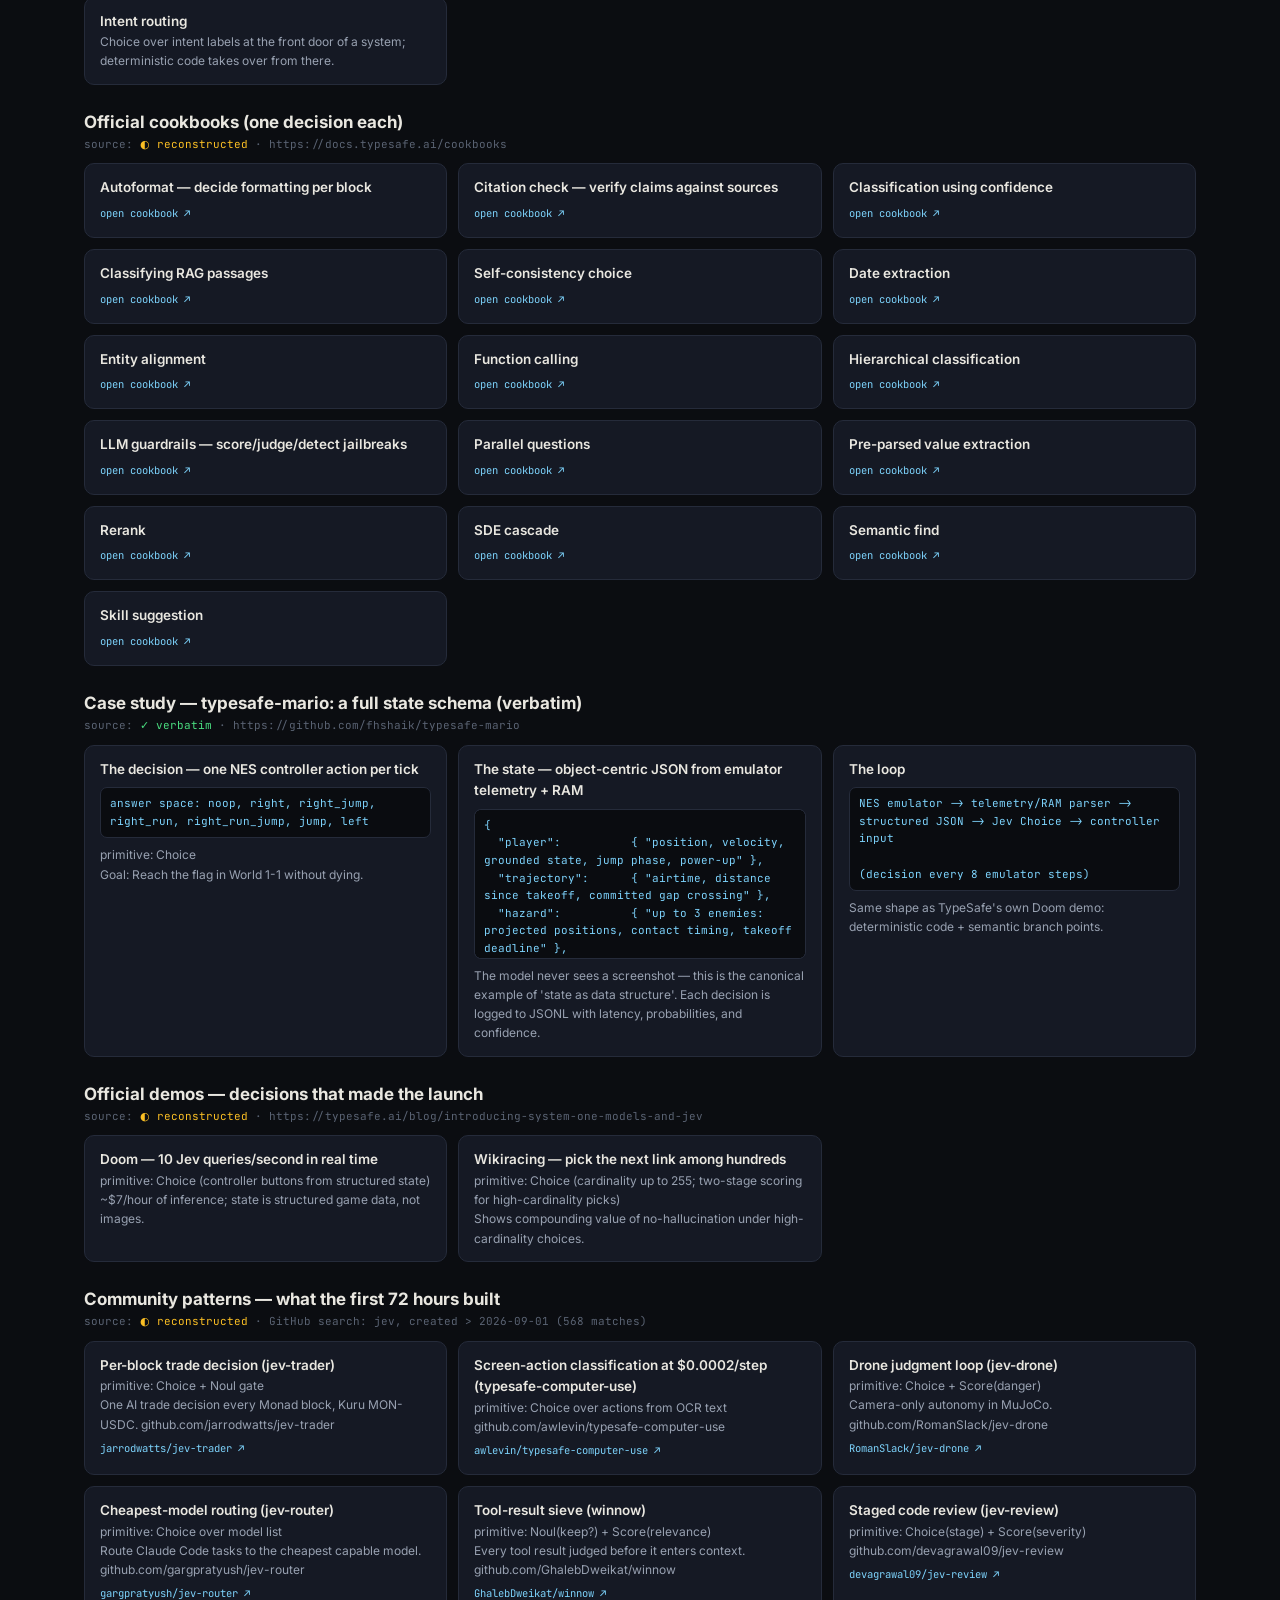
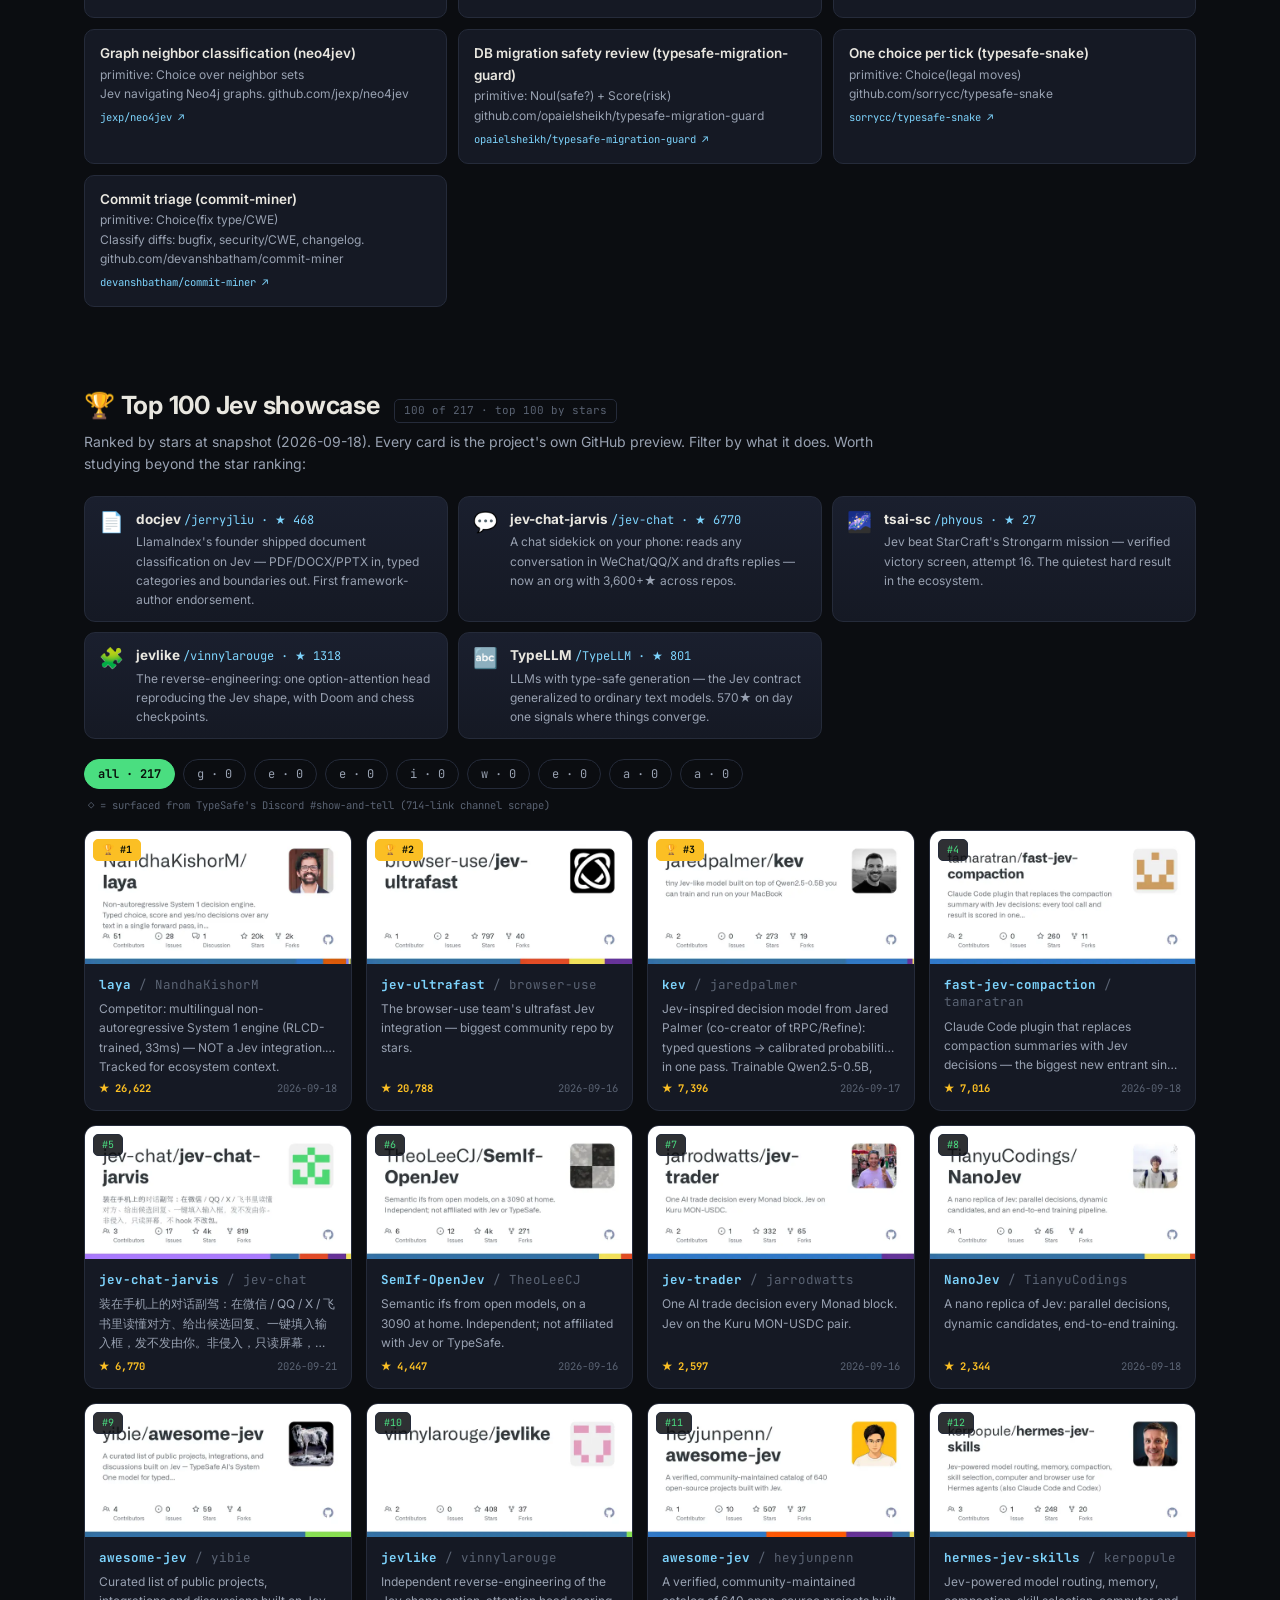
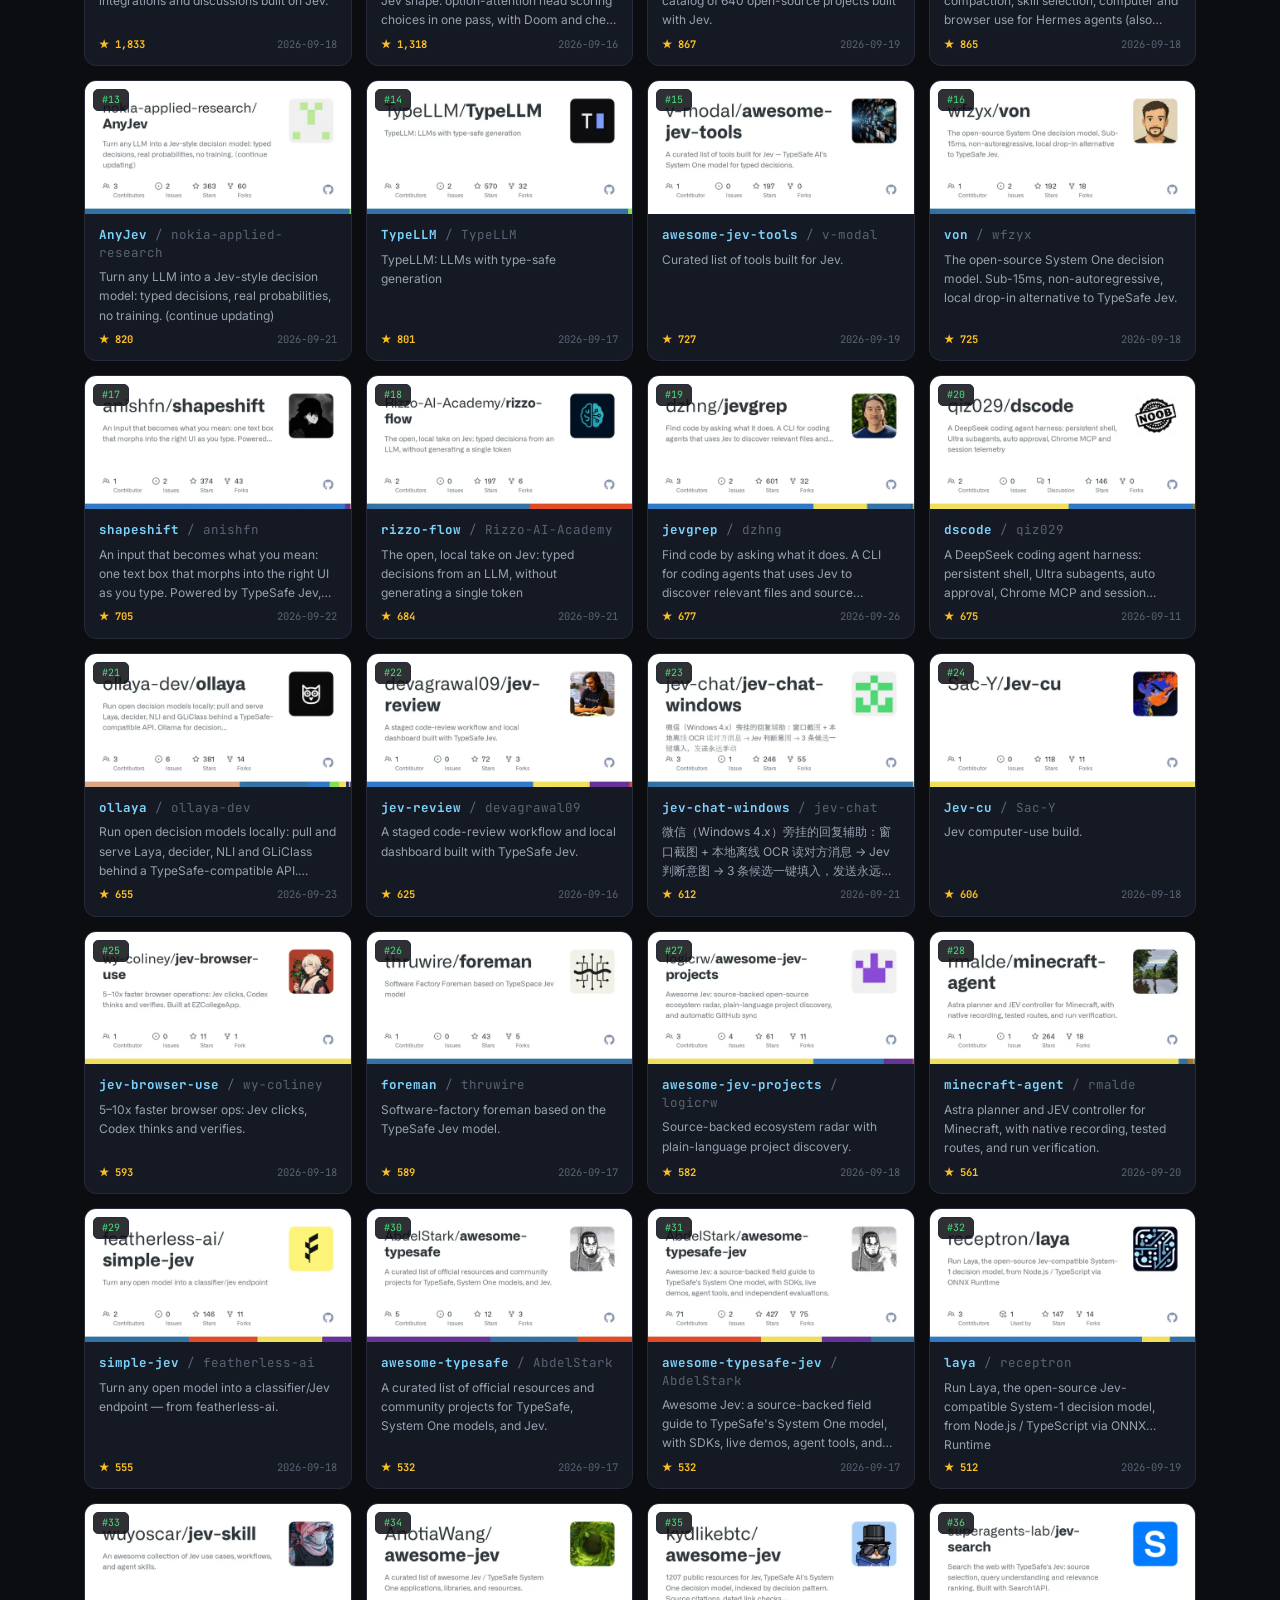
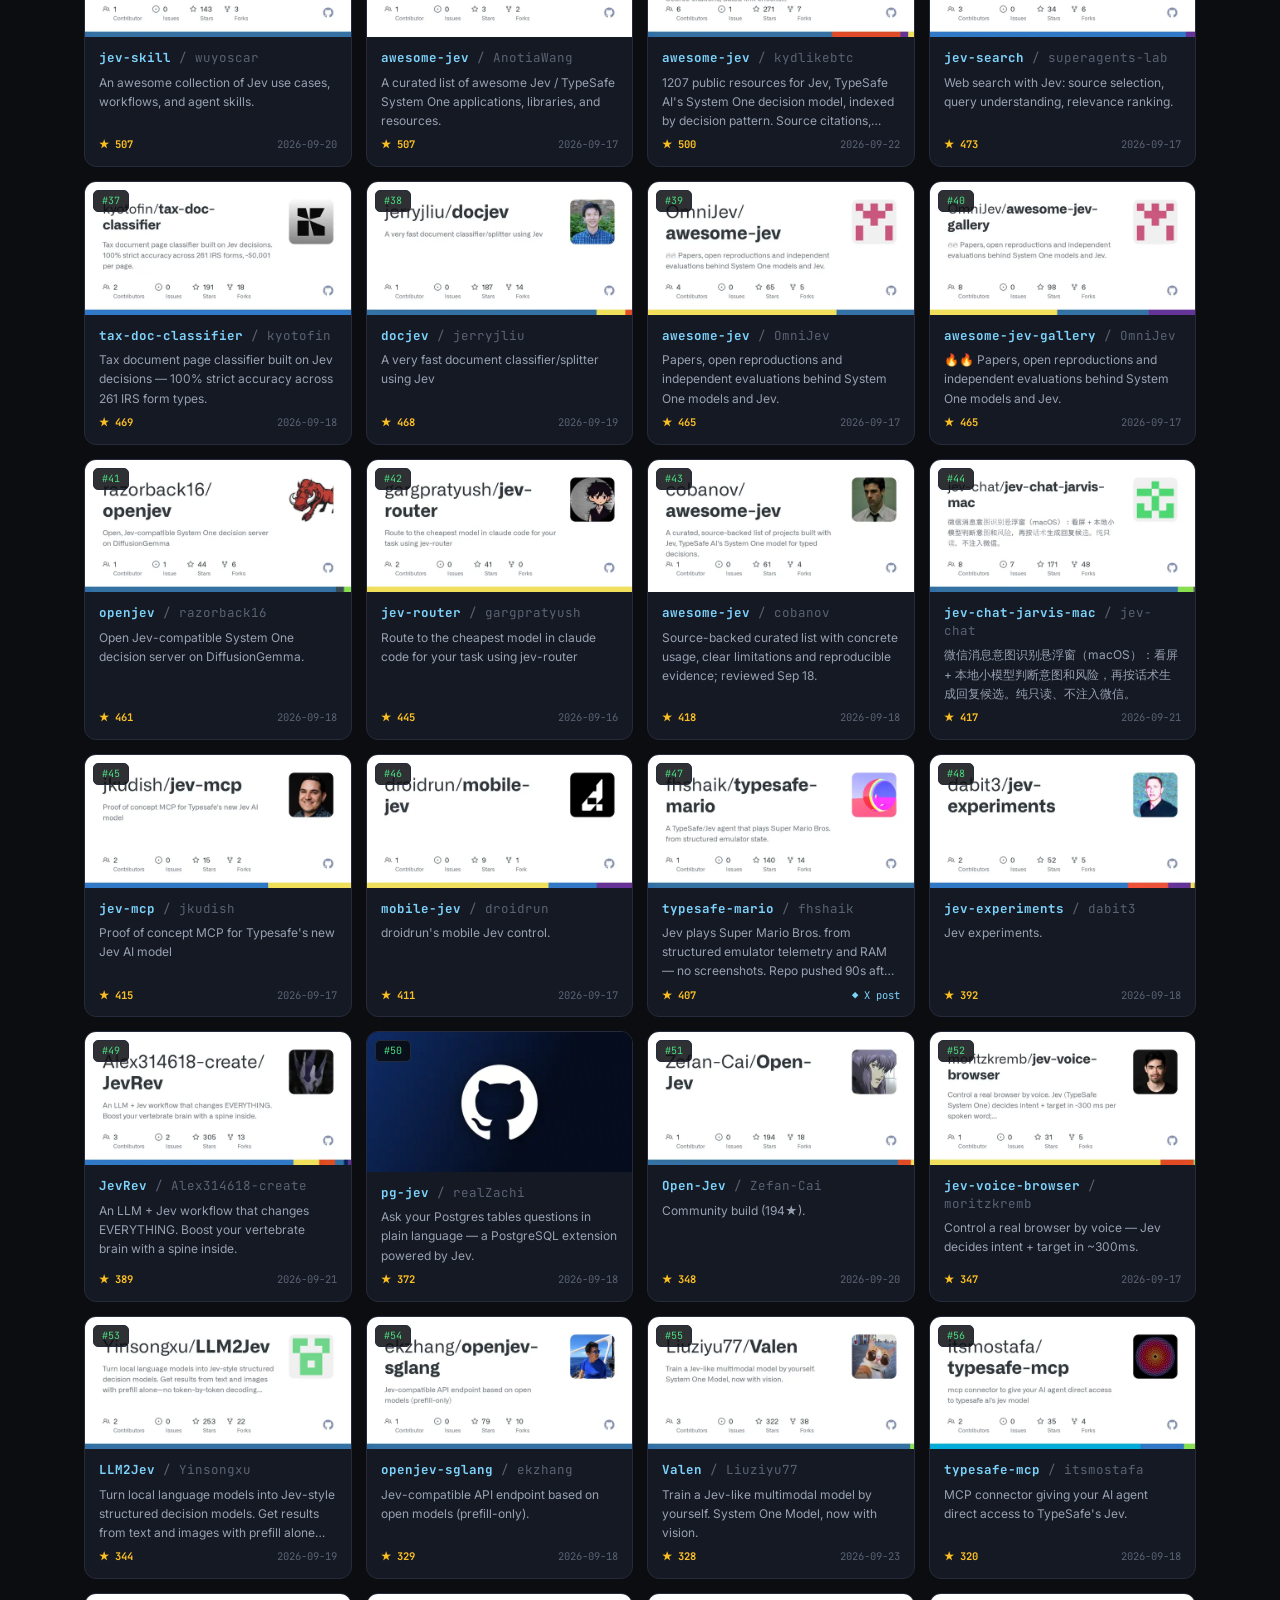
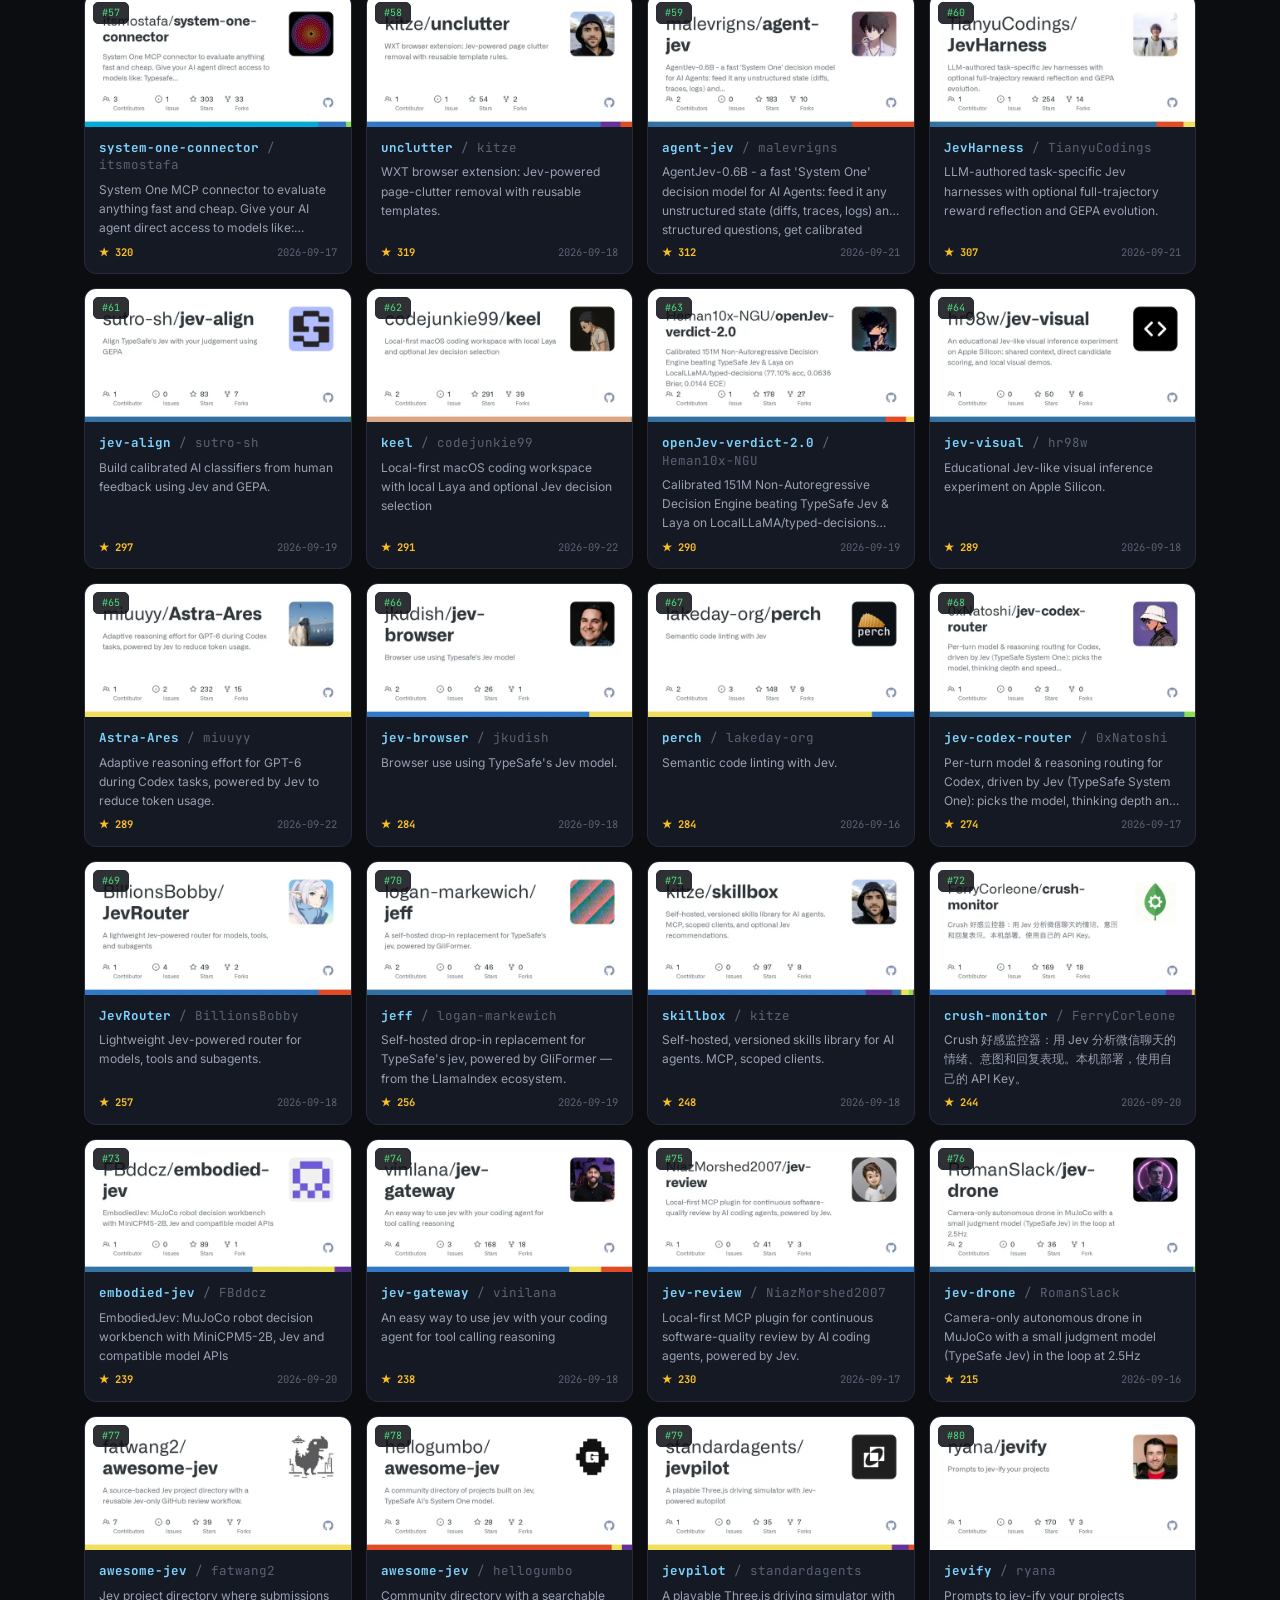
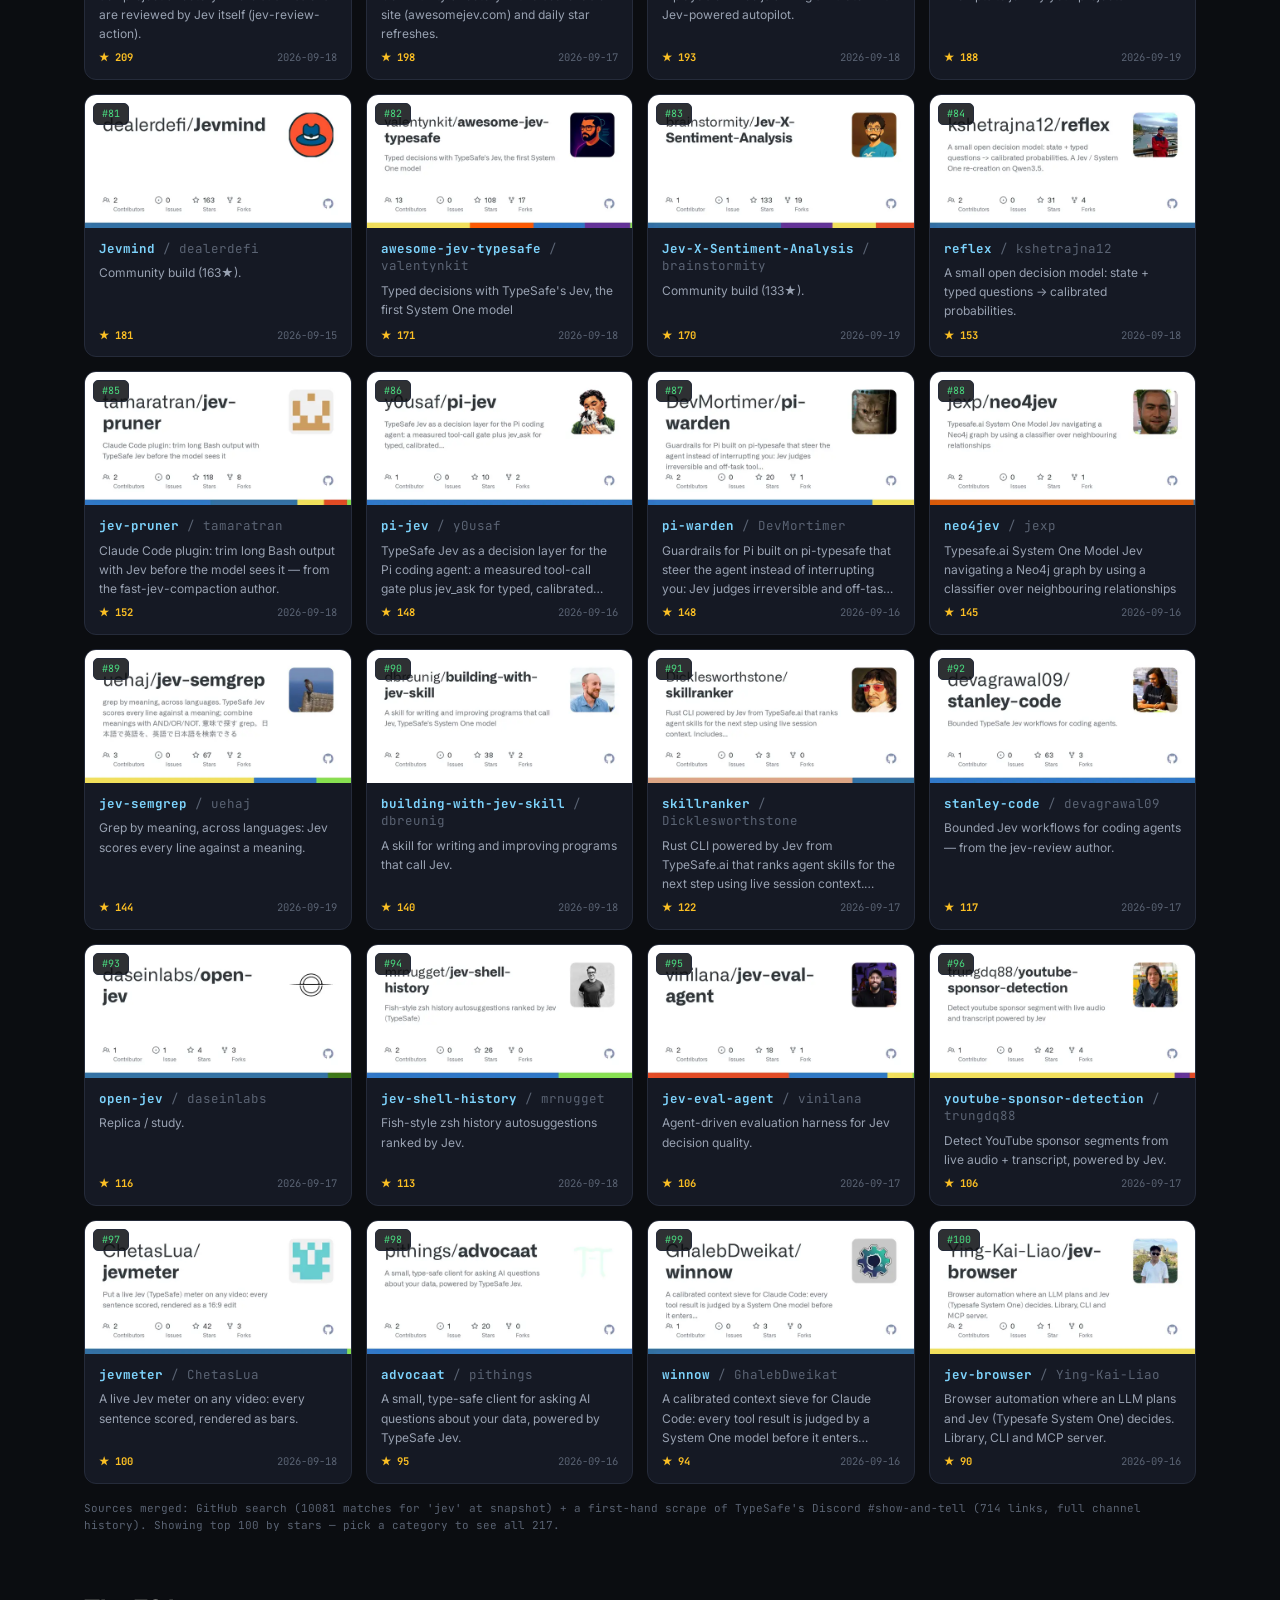
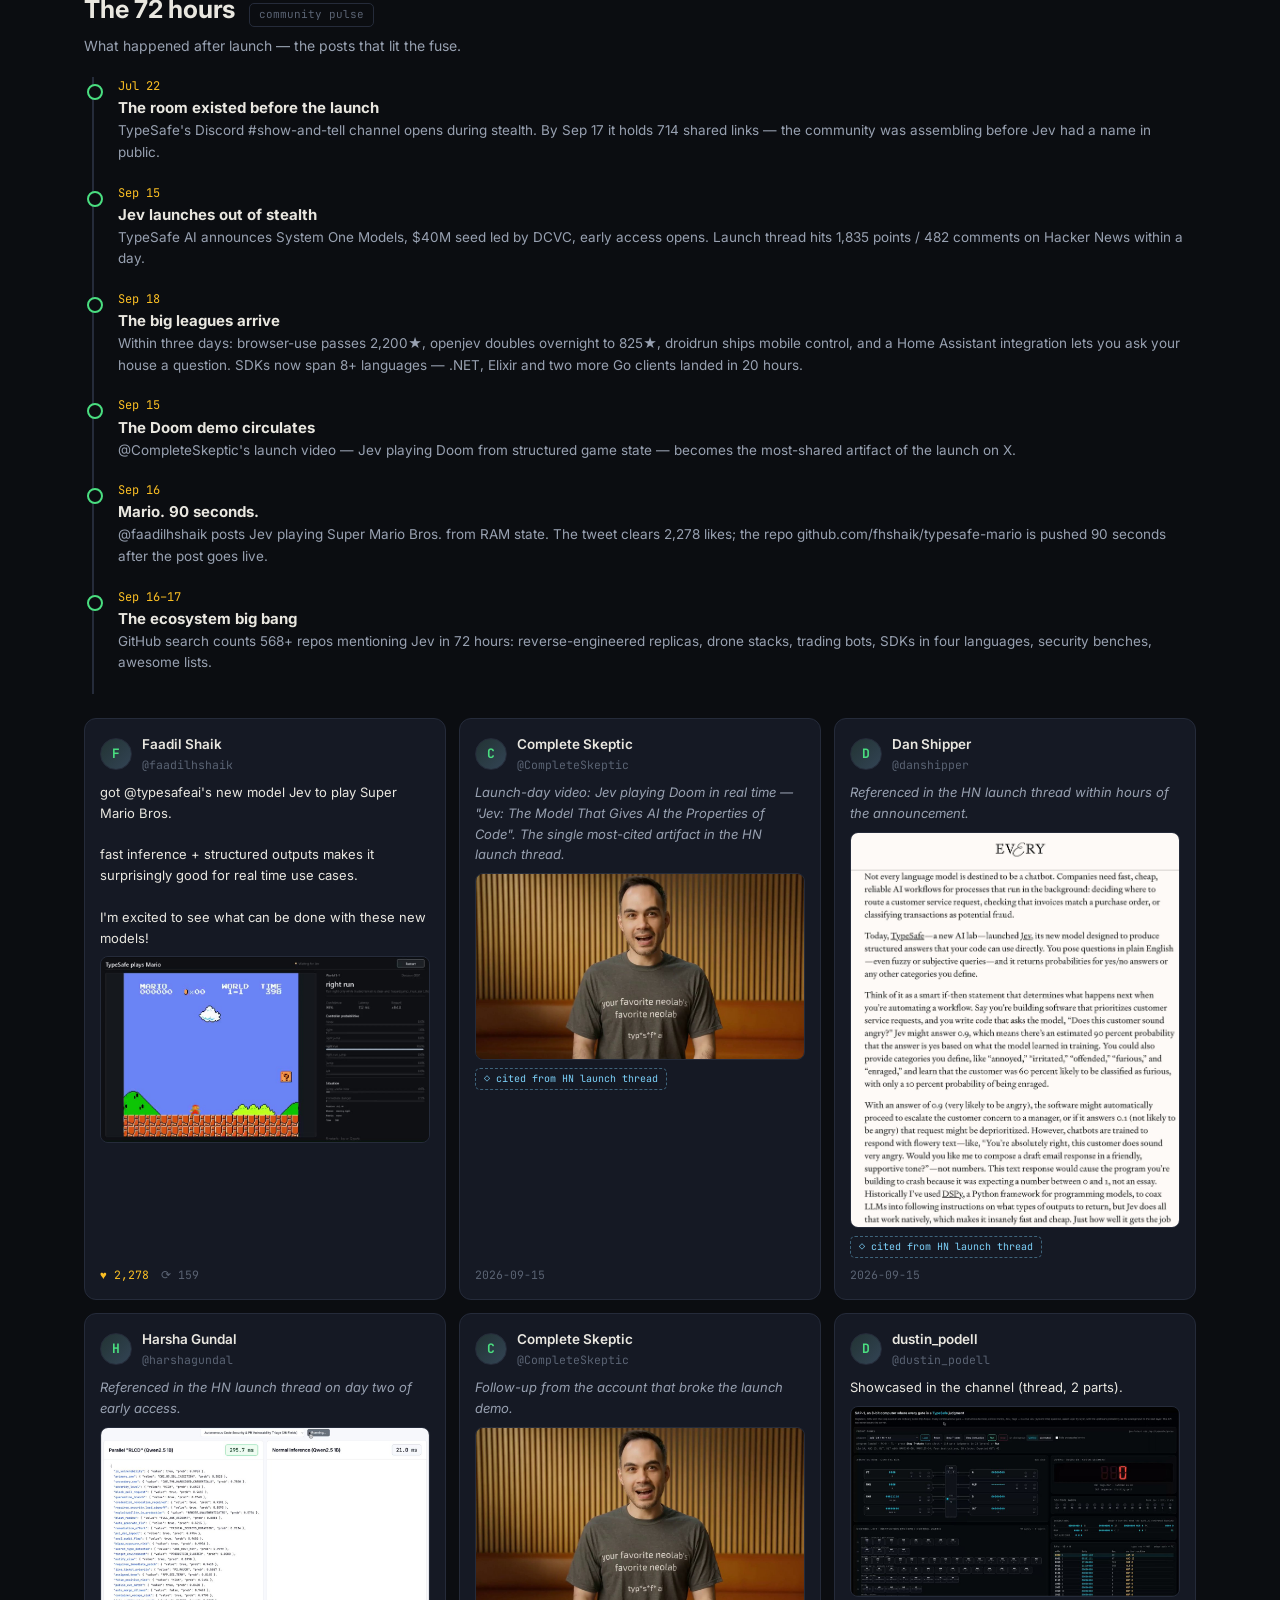
==== commit 671b41d6: "Sub-pages launch: gallery/videos/patterns/use-cases under /app/jev-prompt/* + Try-it CTA + save moda" ====
--- a/site/index.html
+++ b/site/index.html
@@ -28,6 +28,7 @@
       <button class="btn primary" onclick="document.getElementById('showcase').scrollIntoView()">🏆 Top 100 showcase ↓</button>
       <a class="btn gh" href="https://github.com/yangzhou-chaofan/awesome-jev-prompt" target="_blank" rel="noopener">★ GitHub: awesome-jev-prompt</a>
       <button class="btn" onclick="document.getElementById('mario').scrollIntoView()">🍄 Watch Mario play</button>
+      <a class="btn try" href="https://console.typesafe.ai/" target="_blank" rel="noopener">⚡ Try the Jev API</a>
       <a class="btn" href="https://docs.typesafe.ai/" target="_blank" rel="noopener">↗ Official docs</a>
     </div>
     <div class="stats" id="stats"></div>
@@ -35,6 +36,14 @@
   </div>
 </header>
 
+<nav class="subnav">
+  <div class="wrap">
+    <a href="/app/jev-prompt/jev-gallery">🖼️ Gallery</a>
+    <a href="/app/jev-prompt/jev-videos">🎬 Videos</a>
+    <a href="/app/jev-prompt/jev-patterns">🧠 Patterns</a>
+    <a href="/app/jev-prompt/jev-use-cases">🗺️ Use Cases</a>
+  </div>
+</nav>
 <main class="wrap">
 
   <!-- HERO VIDEO -->
@@ -123,5 +132,39 @@
 </footer>
 
 <script src="app.js"></script>
+
+<div class="modal-ov" id="save-modal">
+  <div class="modal">
+    <div class="mh">Save this atlas</div>
+    <p class="mp">Create a free Neta account to bookmark the Jev Atlas, copy prompt patterns and get daily ecosystem updates.</p>
+    <div class="ma">
+      <a class="btn primary" href="/world/new">Create free account</a>
+      <button class="btn" onclick="closeSaveModal()">Maybe later</button>
+    </div>
+  </div>
+</div>
+<script>
+function openSaveModal() { document.getElementById("save-modal").classList.add("open"); }
+function closeSaveModal() { document.getElementById("save-modal").classList.remove("open"); }
+document.getElementById("save-modal").addEventListener("click", e => { if (e.target.id === "save-modal") closeSaveModal(); });
+/* session-限一次: 滚到 patterns 区 50% 弹出; 已登录(有 localStorage 标记)或已弹过则不弹 */
+(function () {
+  let shown = sessionStorage.getItem("save-modal-shown");
+  if (shown) return;
+  const lib = document.getElementById("library");
+  if (!lib) return;
+  const obs = new IntersectionObserver(entries => {
+    entries.forEach(en => {
+      if (en.isIntersecting && !sessionStorage.getItem("save-modal-shown")) {
+        sessionStorage.setItem("save-modal-shown", "1");
+        openSaveModal();
+        obs.disconnect();
+      }
+    });
+  }, { threshold: 0.5 });
+  obs.observe(lib);
+})();
+</script>
+
 </body>
 </html>
